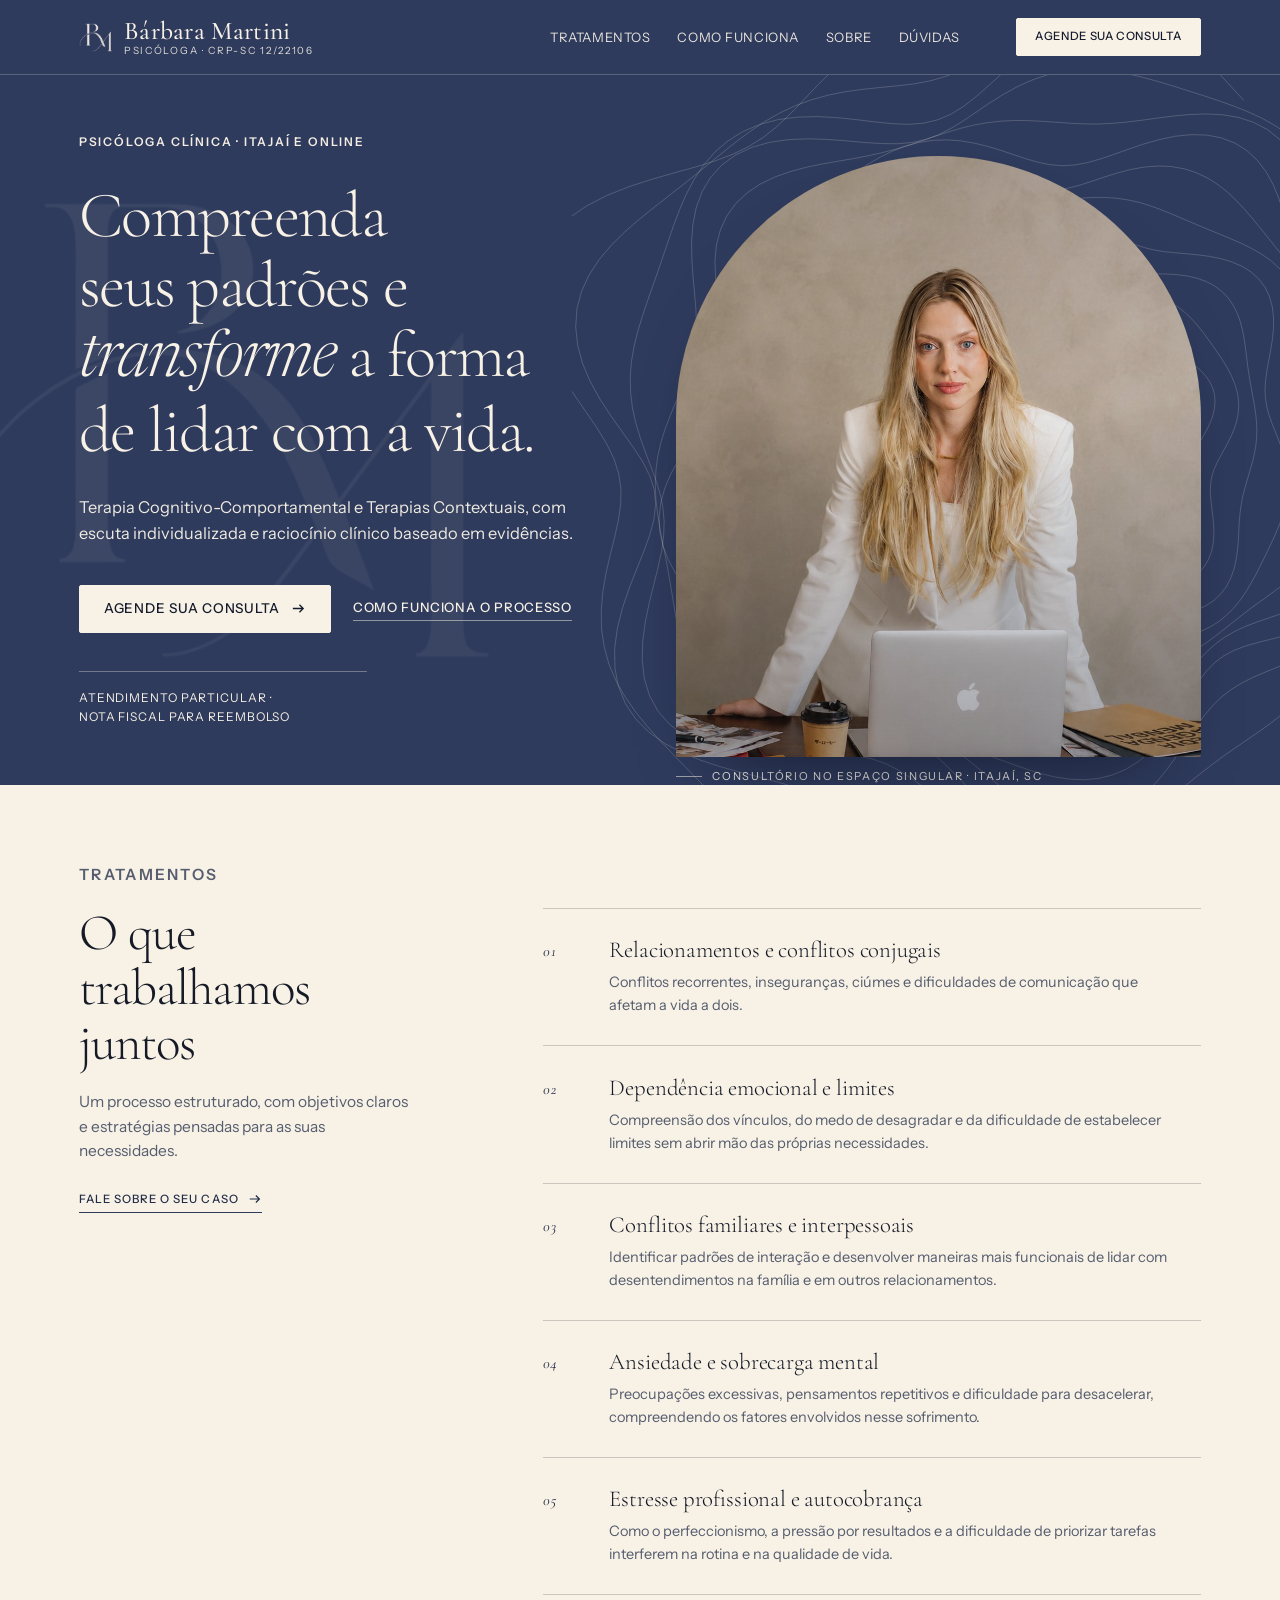
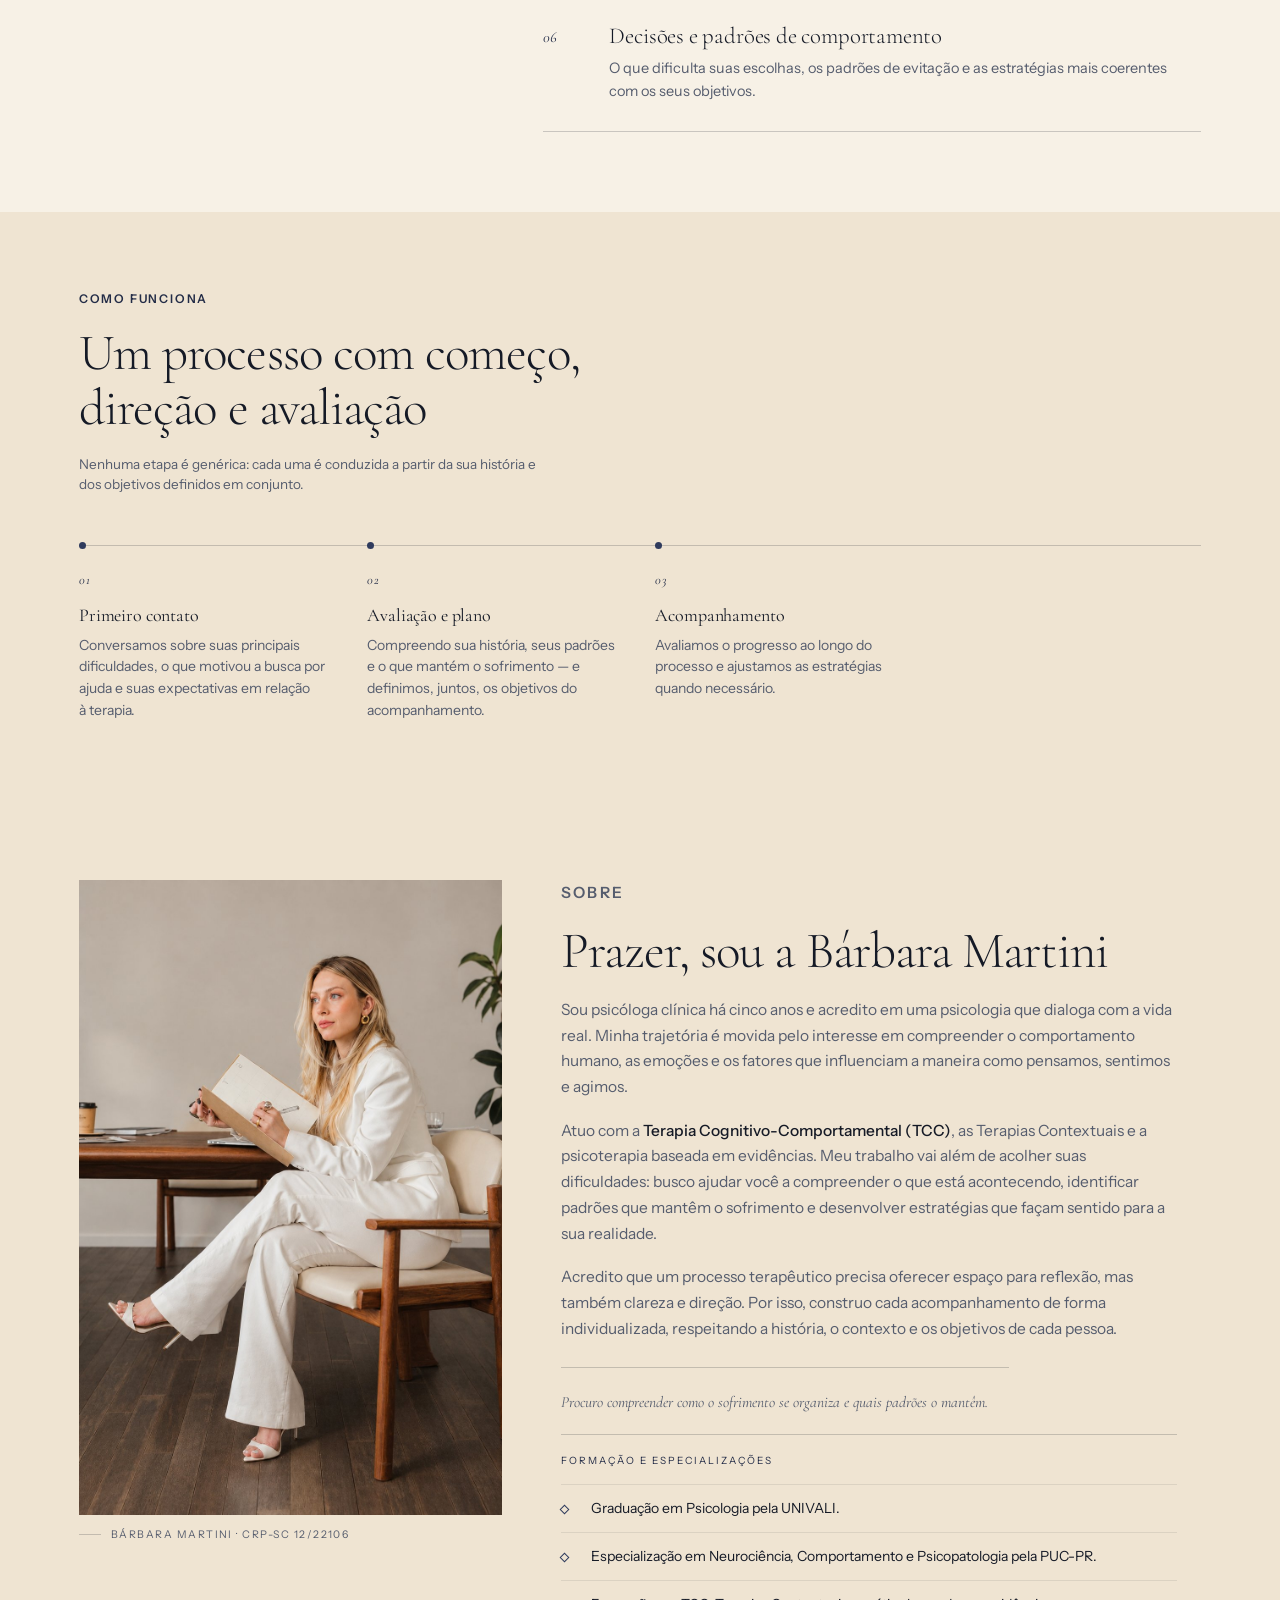
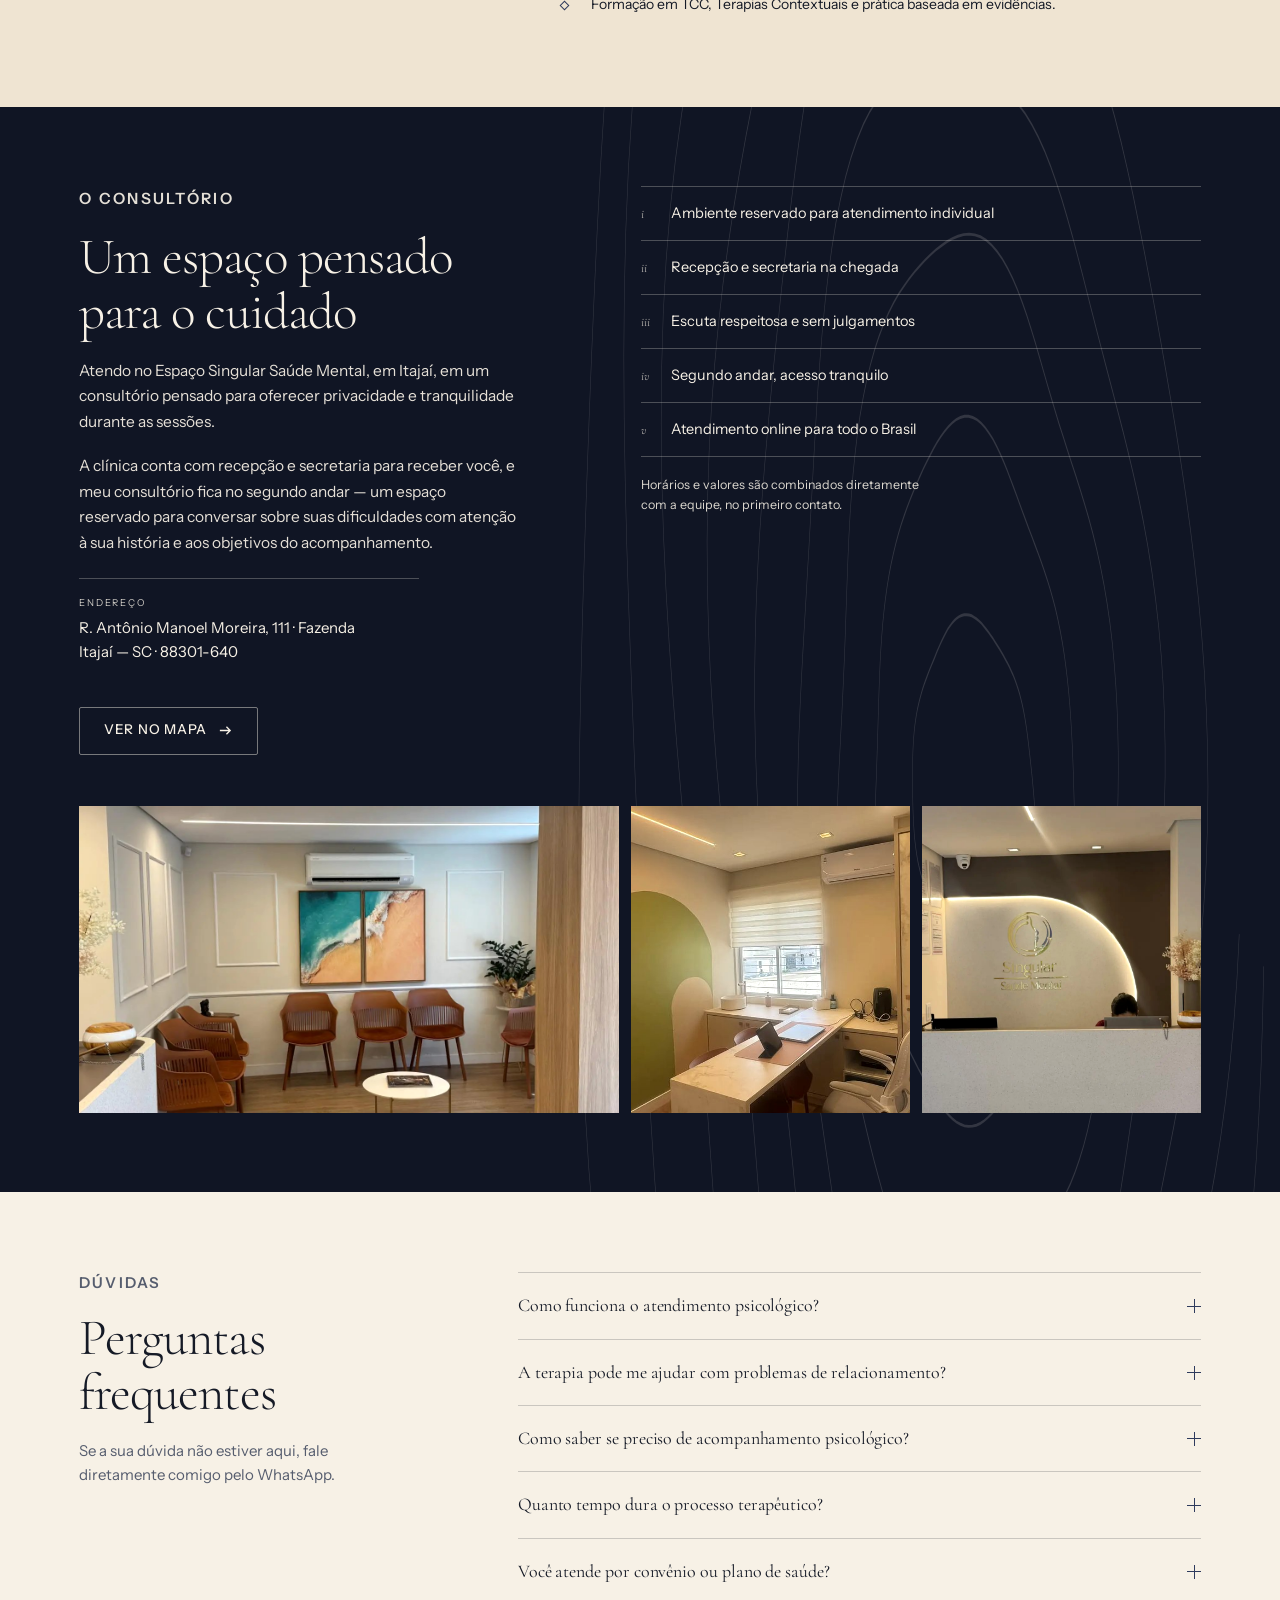
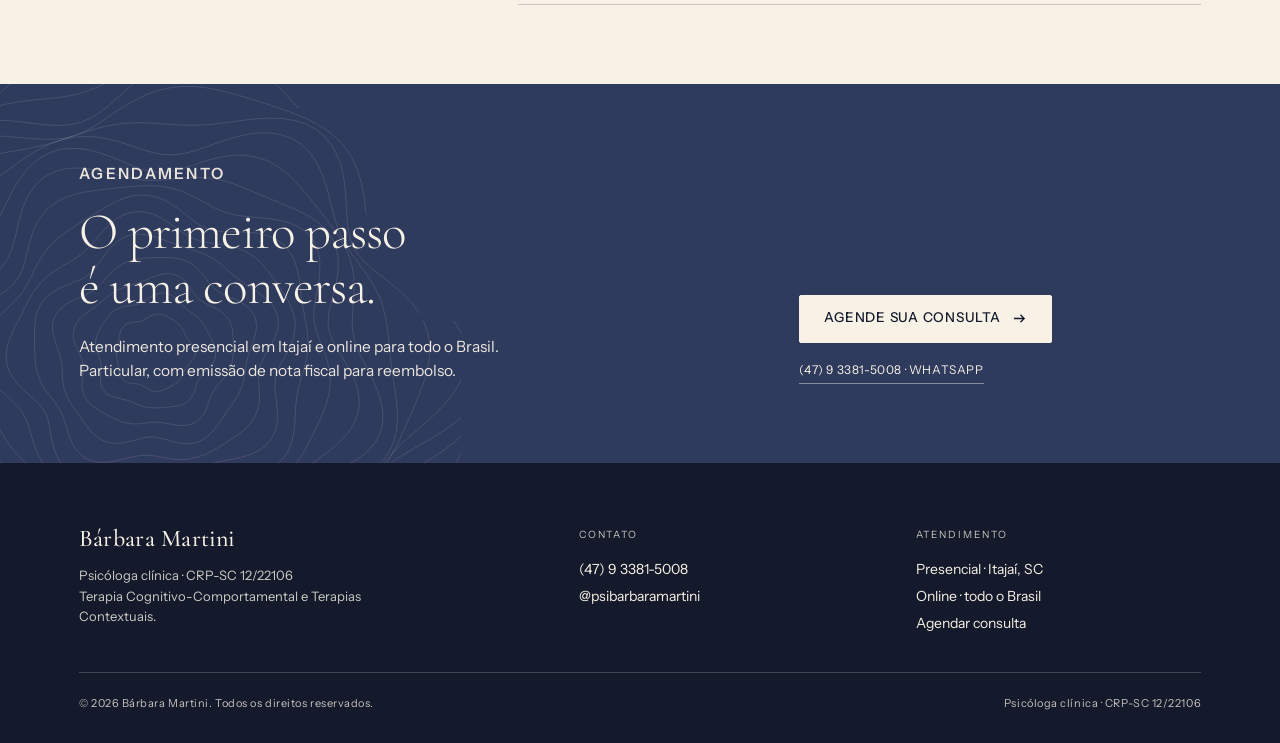
==== index.html @ 9f44f708 "Versao com movimento: revelacao por linha, arco, secoes, linha do processo, progresso" ====
<!DOCTYPE html>
<html lang="pt-BR" data-v="a" data-theme="marinho">
<head>
<meta charset="utf-8">
<script>document.documentElement.classList.add("js");</script>
<script>(function(){try{var m=/[?&]tema=([a-z]+)/.exec(location.search),t=m&&m[1],cores={azul:'#006F9A',marinho:'#2F3B5D'};if(t&&cores[t]){document.documentElement.setAttribute('data-theme',t);document.addEventListener('DOMContentLoaded',function(){var e=document.querySelector('meta[name="theme-color"]');if(e)e.setAttribute('content',cores[t]);});}}catch(e){}})();</script>
<meta name="viewport" content="width=device-width, initial-scale=1">
<title>Bárbara Martini — Psicóloga Clínica | Itajaí e online</title>
<meta name="description" content="Psicóloga clínica em Itajaí (SC) e online. Terapia Cognitivo-Comportamental, Terapias Contextuais e psicoterapia baseada em evidências. CRP-SC 12/22106.">
<meta property="og:title" content="Bárbara Martini — Psicóloga Clínica">
<meta property="og:description" content="Compreenda seus padrões e transforme a forma de lidar com a vida. Atendimento presencial em Itajaí e online.">
<meta property="og:type" content="website">
<link rel="icon" href="assets/img/favicon-32.png" sizes="32x32">
<link rel="icon" href="assets/img/favicon-16.png" sizes="16x16">
<link rel="apple-touch-icon" href="assets/img/apple-touch-icon.png">
<meta name="theme-color" content="#9C4630">
<link rel="stylesheet" href="assets/css/base.css">
<link rel="stylesheet" href="assets/css/motion.css">
<link rel="stylesheet" href="assets/css/variants.css">
<link rel="preload" as="image" href="assets/img/barbara.webp" type="image/webp">
<script>document.documentElement.classList.add('js');</script>
</head>
<body>

<a class="skip" href="#main">Ir para o conteúdo</a>

<header class="site-head">
  <div class="wrap head-in">
    <a class="brand" href="index.html" aria-label="Bárbara Martini — página inicial">
      <img class="brand-mark" src="assets/img/logo-bm-creme.png" alt="" width="35" height="30" decoding="async">
      <span class="brand-txt">
        <span class="brand-name">Bárbara Martini</span>
        <span class="brand-meta">Psicóloga · CRP-SC 12/22106</span>
      </span>
    </a>
    <nav class="nav" aria-label="Navegação principal">
      <a href="#tratamentos">Tratamentos</a>
      <a href="#processo">Como funciona</a>
      <a href="#sobre">Sobre</a>
      <a href="#duvidas">Dúvidas</a>
    </nav>
    <a class="btn head-cta" href="agendar.html">Agende sua consulta</a>
    <button class="nav-toggle" type="button" aria-expanded="false" aria-controls="nav" aria-label="Abrir menu">
      <span></span>
    </button>
  </div>
</header>

<main id="main">

  <!-- HERO -->
  <section class="hero" id="home">
    <div class="hero-mark" aria-hidden="true"><img src="assets/img/logo-bm-creme.png" alt="" width="391" height="333" decoding="async"></div>
    <svg class="motif motif-hero" viewBox="0 0 1000 1000" aria-hidden="true" preserveAspectRatio="xMidYMid slice"><g fill="none" stroke="currentColor" stroke-width="1.1" vector-effect="non-scaling-stroke"><path d="M578.2 505.1 L579.8 507.1 L581.3 509.2 L582.6 511.4 L583.6 513.7 L584.3 516.1 L584.7 518.6 L584.7 521.0 L584.3 523.5 L583.5 525.9 L582.4 528.2 L581.1 530.4 L579.5 532.5 L577.9 534.5 L576.2 536.5 L574.6 538.3 L573.0 540.1 L571.6 541.9 L570.3 543.7 L569.2 545.6 L568.2 547.5 L567.2 549.4 L566.3 551.5 L565.4 553.5 L564.4 555.6 L563.3 557.7 L562.1 559.7 L560.7 561.6 L559.2 563.4 L557.6 565.1 L555.8 566.7 L554.0 568.1 L552.0 569.5 L550.0 570.7 L547.9 571.9 L545.8 573.0 L543.7 574.1 L541.5 575.2 L539.4 576.3 L537.1 577.3 L534.9 578.2 L532.5 579.0 L530.2 579.7 L527.8 580.2 L525.3 580.4 L522.8 580.3 L520.4 580.0 L518.0 579.5 L515.6 578.7 L513.4 577.6 L511.2 576.5 L509.1 575.2 L507.1 574.0 L505.1 572.8 L503.2 571.7 L501.2 570.7 L499.2 569.9 L497.1 569.3 L494.9 568.9 L492.6 568.6 L490.2 568.3 L487.7 568.0 L485.2 567.7 L482.6 567.3 L480.0 566.6 L477.6 565.8 L475.3 564.6 L473.3 563.2 L471.4 561.6 L469.9 559.7 L468.6 557.6 L467.6 555.3 L466.8 553.0 L466.2 550.5 L465.7 548.1 L465.4 545.7 L465.0 543.4 L464.7 541.1 L464.4 538.8 L464.0 536.6 L463.6 534.4 L463.1 532.2 L462.7 530.1 L462.3 527.9 L461.9 525.7 L461.7 523.5 L461.6 521.3 L461.6 519.1 L461.7 516.8 L462.0 514.6 L462.4 512.4 L462.8 510.2 L463.3 508.1 L463.8 505.9 L464.3 503.7 L464.8 501.5 L465.2 499.2 L465.7 497.0 L466.1 494.6 L466.5 492.2 L467.1 489.8 L467.8 487.4 L468.6 485.1 L469.7 482.8 L471.0 480.7 L472.6 478.8 L474.5 477.1 L476.5 475.6 L478.8 474.5 L481.3 473.6 L483.8 472.9 L486.4 472.4 L489.0 472.1 L491.5 471.8 L493.9 471.5 L496.3 471.2 L498.5 470.8 L500.6 470.2 L502.6 469.4 L504.6 468.5 L506.6 467.4 L508.6 466.2 L510.6 464.9 L512.7 463.7 L514.9 462.5 L517.2 461.4 L519.6 460.5 L522.0 459.9 L524.5 459.5 L527.0 459.5 L529.4 459.7 L531.8 460.1 L534.2 460.7 L536.5 461.6 L538.7 462.5 L540.9 463.5 L543.1 464.6 L545.2 465.7 L547.2 466.9 L549.3 468.0 L551.3 469.2 L553.3 470.5 L555.2 471.8 L557.0 473.2 L558.8 474.8 L560.4 476.4 L561.9 478.2 L563.2 480.1 L564.4 482.0 L565.4 484.1 L566.4 486.1 L567.3 488.2 L568.1 490.2 L569.0 492.2 L570.0 494.1 L571.1 496.0 L572.3 497.8 L573.6 499.6 L575.1 501.4 L576.6 503.2 L578.2 505.1 Z"/><path d="M609.8 498.2 L611.3 501.4 L612.8 504.7 L614.2 508.1 L615.3 511.5 L616.2 515.1 L616.8 518.7 L616.8 522.3 L616.4 525.9 L615.5 529.5 L614.1 533.0 L612.3 536.3 L610.0 539.5 L607.5 542.5 L604.8 545.2 L602.0 547.9 L599.3 550.4 L596.7 552.9 L594.4 555.4 L592.4 558.0 L590.7 560.7 L589.2 563.5 L588.0 566.6 L586.9 569.9 L585.8 573.3 L584.8 576.8 L583.5 580.4 L582.1 584.0 L580.3 587.4 L578.2 590.6 L575.7 593.5 L573.0 596.1 L569.9 598.3 L566.5 600.1 L563.0 601.5 L559.3 602.5 L555.5 603.3 L551.8 603.9 L548.0 604.3 L544.3 604.6 L540.6 604.9 L537.0 605.2 L533.4 605.4 L529.8 605.7 L526.3 605.9 L522.7 606.1 L519.2 606.1 L515.7 605.9 L512.2 605.6 L508.7 605.1 L505.3 604.3 L501.9 603.3 L498.7 602.2 L495.5 600.9 L492.3 599.6 L489.2 598.2 L486.1 596.9 L483.0 595.8 L479.8 594.7 L476.5 593.7 L473.0 592.9 L469.4 592.1 L465.7 591.3 L461.9 590.5 L458.1 589.4 L454.4 588.1 L450.8 586.5 L447.5 584.5 L444.5 582.2 L442.0 579.4 L439.9 576.3 L438.4 572.9 L437.4 569.3 L436.8 565.5 L436.6 561.6 L436.7 557.7 L436.9 553.9 L437.3 550.2 L437.5 546.7 L437.7 543.3 L437.6 540.0 L437.2 536.8 L436.6 533.7 L435.7 530.7 L434.6 527.6 L433.4 524.4 L432.2 521.2 L431.1 517.9 L430.1 514.5 L429.4 511.0 L429.1 507.5 L429.0 503.9 L429.4 500.4 L430.0 496.9 L431.0 493.5 L432.3 490.2 L433.8 486.9 L435.4 483.7 L437.1 480.6 L439.0 477.5 L440.8 474.5 L442.8 471.4 L444.8 468.5 L446.9 465.5 L449.2 462.7 L451.6 460.0 L454.2 457.4 L457.1 455.1 L460.1 453.1 L463.4 451.3 L466.8 449.9 L470.4 448.7 L474.0 447.8 L477.7 447.1 L481.3 446.6 L484.8 446.0 L488.2 445.4 L491.5 444.7 L494.7 443.8 L497.8 442.7 L500.9 441.2 L504.0 439.5 L507.1 437.6 L510.3 435.6 L513.7 433.5 L517.2 431.5 L520.8 429.7 L524.6 428.2 L528.5 427.2 L532.4 426.7 L536.3 426.7 L540.1 427.3 L543.8 428.5 L547.2 430.2 L550.5 432.2 L553.6 434.6 L556.4 437.2 L559.1 439.9 L561.7 442.5 L564.2 445.1 L566.7 447.6 L569.2 449.9 L571.7 452.1 L574.3 454.2 L577.0 456.1 L579.7 458.1 L582.4 460.0 L585.2 462.0 L587.8 464.1 L590.3 466.4 L592.7 468.8 L594.9 471.4 L597.0 474.1 L598.8 476.9 L600.5 479.9 L602.1 482.8 L603.7 485.9 L605.2 488.9 L606.7 492.0 L608.2 495.1 L609.8 498.2 Z"/><path d="M643.7 491.6 L644.0 496.3 L644.2 501.0 L644.3 505.7 L644.4 510.3 L644.4 514.9 L644.2 519.6 L643.9 524.2 L643.4 528.8 L642.6 533.4 L641.5 537.9 L640.0 542.3 L638.0 546.6 L635.8 550.8 L633.2 554.7 L630.3 558.5 L627.3 562.2 L624.2 565.7 L621.2 569.1 L618.4 572.6 L615.8 576.1 L613.4 579.8 L611.3 583.7 L609.5 587.8 L607.7 592.2 L606.1 596.8 L604.4 601.5 L602.5 606.4 L600.3 611.2 L597.7 615.9 L594.6 620.2 L591.0 624.1 L587.0 627.4 L582.5 630.0 L577.6 631.9 L572.4 633.1 L567.0 633.7 L561.6 633.6 L556.1 633.1 L550.8 632.3 L545.6 631.4 L540.6 630.4 L535.7 629.5 L531.0 628.9 L526.5 628.5 L522.0 628.4 L517.5 628.6 L512.9 629.1 L508.4 629.6 L503.7 630.2 L498.9 630.7 L494.1 631.1 L489.3 631.1 L484.5 630.8 L479.7 630.2 L475.0 629.2 L470.4 627.9 L466.0 626.3 L461.6 624.4 L457.3 622.4 L453.0 620.3 L448.8 618.0 L444.6 615.7 L440.4 613.4 L436.2 611.0 L432.1 608.4 L428.0 605.7 L424.1 602.8 L420.4 599.5 L417.1 596.0 L414.2 592.1 L411.8 587.9 L410.0 583.5 L408.7 578.8 L408.1 573.9 L407.9 568.9 L408.0 564.0 L408.5 559.1 L409.0 554.3 L409.5 549.7 L409.8 545.3 L409.8 541.1 L409.4 536.9 L408.4 532.9 L407.1 528.8 L405.3 524.7 L403.3 520.4 L401.1 516.0 L399.0 511.4 L397.0 506.6 L395.5 501.7 L394.5 496.6 L394.1 491.6 L394.5 486.6 L395.6 481.8 L397.5 477.2 L400.0 472.8 L403.1 468.8 L406.7 465.0 L410.5 461.5 L414.6 458.2 L418.6 455.1 L422.7 452.2 L426.6 449.3 L430.5 446.4 L434.2 443.5 L437.8 440.5 L441.3 437.6 L444.9 434.6 L448.5 431.7 L452.2 428.9 L456.0 426.3 L460.0 423.8 L464.1 421.6 L468.4 419.7 L472.7 417.9 L477.1 416.4 L481.6 415.0 L486.0 413.6 L490.5 412.3 L494.9 410.8 L499.4 409.3 L503.8 407.6 L508.4 405.8 L513.1 403.8 L517.9 401.9 L522.8 400.1 L527.9 398.5 L533.0 397.3 L538.3 396.5 L543.5 396.4 L548.6 397.0 L553.6 398.3 L558.3 400.3 L562.8 403.0 L566.8 406.3 L570.5 410.0 L573.9 414.0 L577.0 418.2 L579.8 422.3 L582.6 426.3 L585.3 430.0 L588.2 433.4 L591.2 436.4 L594.5 439.0 L598.2 441.4 L602.1 443.5 L606.3 445.5 L610.7 447.6 L615.2 449.7 L619.6 452.1 L623.9 454.7 L627.9 457.7 L631.6 461.1 L634.7 464.8 L637.4 468.8 L639.5 473.1 L641.2 477.5 L642.3 482.1 L643.2 486.8 L643.7 491.6 Z"/><path d="M679.7 485.3 L678.5 491.6 L676.8 497.9 L674.7 503.9 L672.6 509.8 L670.5 515.6 L668.6 521.1 L667.0 526.6 L665.6 531.9 L664.5 537.3 L663.6 542.7 L662.8 548.1 L662.0 553.5 L661.1 559.0 L659.9 564.5 L658.4 569.9 L656.6 575.2 L654.3 580.4 L651.8 585.5 L648.9 590.5 L645.8 595.3 L642.5 600.1 L639.2 604.8 L635.8 609.5 L632.5 614.3 L629.1 619.2 L625.8 624.2 L622.3 629.3 L618.7 634.4 L614.8 639.5 L610.6 644.3 L606.0 648.8 L601.0 652.9 L595.5 656.3 L589.7 659.0 L583.4 660.9 L576.9 661.9 L570.2 662.1 L563.4 661.6 L556.7 660.4 L550.2 658.9 L543.8 657.1 L537.7 655.2 L531.9 653.6 L526.2 652.4 L520.7 651.6 L515.2 651.5 L509.7 651.9 L504.1 652.9 L498.2 654.3 L492.2 656.0 L485.9 657.7 L479.4 659.3 L472.8 660.6 L466.0 661.4 L459.4 661.4 L452.9 660.8 L446.6 659.3 L440.7 657.0 L435.2 654.0 L430.1 650.4 L425.5 646.3 L421.2 641.9 L417.2 637.2 L413.5 632.4 L410.0 627.5 L406.6 622.7 L403.2 617.9 L399.8 613.2 L396.5 608.5 L393.3 603.8 L390.3 599.1 L387.4 594.2 L384.8 589.1 L382.6 583.9 L380.8 578.6 L379.4 573.2 L378.4 567.6 L377.7 562.1 L377.3 556.6 L377.0 551.1 L376.8 545.6 L376.3 540.3 L375.7 535.0 L374.7 529.7 L373.3 524.3 L371.6 518.9 L369.7 513.3 L367.6 507.5 L365.6 501.5 L363.8 495.3 L362.4 489.0 L361.7 482.6 L361.8 476.2 L362.8 470.0 L364.8 464.1 L367.9 458.5 L371.9 453.3 L376.7 448.7 L382.2 444.6 L388.1 441.0 L394.3 437.9 L400.6 435.1 L406.7 432.4 L412.5 429.9 L418.0 427.2 L423.0 424.4 L427.6 421.3 L431.9 417.8 L435.9 414.0 L439.7 409.8 L443.5 405.4 L447.4 401.0 L451.5 396.5 L455.9 392.1 L460.6 388.1 L465.7 384.5 L471.0 381.3 L476.6 378.7 L482.5 376.5 L488.5 374.9 L494.6 373.7 L500.7 372.8 L506.9 372.1 L513.1 371.7 L519.2 371.4 L525.4 371.1 L531.6 371.0 L537.9 371.0 L544.1 371.2 L550.3 371.7 L556.5 372.6 L562.5 374.0 L568.4 375.9 L574.0 378.4 L579.3 381.5 L584.3 385.2 L588.9 389.3 L593.1 393.7 L596.9 398.4 L600.5 403.1 L604.0 407.7 L607.5 412.1 L611.1 416.2 L614.9 419.8 L619.1 423.1 L623.8 426.0 L628.9 428.7 L634.5 431.2 L640.4 433.7 L646.5 436.3 L652.6 439.2 L658.5 442.5 L664.1 446.3 L669.0 450.6 L673.2 455.5 L676.5 460.8 L678.7 466.6 L680.0 472.7 L680.3 478.9 L679.7 485.3 Z"/><path d="M713.9 480.3 L712.2 487.9 L709.5 495.5 L706.0 502.9 L702.2 510.0 L698.2 516.8 L694.3 523.3 L690.9 529.6 L688.0 535.7 L685.9 541.7 L684.5 547.8 L683.8 554.1 L683.8 560.5 L684.1 567.3 L684.6 574.2 L685.0 581.4 L685.1 588.8 L684.7 596.2 L683.6 603.5 L681.7 610.6 L679.0 617.5 L675.5 623.9 L671.3 630.0 L666.3 635.6 L660.9 640.7 L655.1 645.5 L649.1 649.9 L642.9 654.1 L636.6 658.2 L630.3 662.1 L623.9 665.9 L617.6 669.6 L611.1 673.2 L604.5 676.6 L597.8 679.6 L590.8 682.2 L583.7 684.3 L576.4 685.8 L569.0 686.7 L561.5 686.9 L554.1 686.5 L546.7 685.7 L539.5 684.5 L532.4 683.2 L525.5 681.9 L518.8 680.9 L512.1 680.3 L505.4 680.2 L498.6 680.6 L491.6 681.7 L484.4 683.2 L476.8 685.0 L468.9 687.0 L460.7 688.8 L452.4 690.3 L443.9 691.1 L435.6 691.0 L427.5 689.9 L419.9 687.7 L412.9 684.4 L406.6 679.9 L401.1 674.4 L396.5 668.2 L392.6 661.3 L389.5 654.1 L386.8 646.7 L384.5 639.4 L382.4 632.3 L380.3 625.5 L377.9 619.1 L375.2 613.1 L372.2 607.4 L368.7 602.0 L365.0 596.8 L360.9 591.6 L356.8 586.3 L352.7 580.9 L348.8 575.3 L345.3 569.4 L342.2 563.3 L339.6 556.9 L337.6 550.4 L336.2 543.8 L335.2 537.0 L334.5 530.2 L334.1 523.4 L333.9 516.5 L333.7 509.6 L333.6 502.6 L333.5 495.6 L333.6 488.5 L333.8 481.3 L334.3 474.0 L335.3 466.8 L336.9 459.6 L339.2 452.7 L342.4 446.0 L346.5 439.7 L351.4 434.0 L357.2 428.8 L363.7 424.2 L370.7 420.2 L378.0 416.7 L385.3 413.7 L392.6 410.9 L399.5 408.1 L406.0 405.3 L412.0 402.1 L417.5 398.5 L422.4 394.3 L427.0 389.4 L431.3 384.0 L435.6 378.0 L439.9 371.7 L444.6 365.2 L449.6 358.8 L455.2 352.8 L461.3 347.3 L467.9 342.7 L475.0 339.1 L482.4 336.5 L490.1 335.0 L498.0 334.7 L505.9 335.2 L513.7 336.6 L521.4 338.7 L528.8 341.1 L536.1 343.7 L543.1 346.4 L550.0 349.1 L556.8 351.5 L563.5 353.9 L570.2 356.0 L576.8 358.1 L583.5 360.2 L590.1 362.5 L596.5 364.9 L602.9 367.7 L609.0 370.8 L614.9 374.3 L620.6 378.2 L626.0 382.4 L631.1 386.7 L636.1 391.2 L641.1 395.6 L646.1 400.0 L651.2 404.3 L656.6 408.5 L662.3 412.5 L668.4 416.5 L674.6 420.6 L681.0 424.7 L687.5 429.2 L693.7 434.0 L699.5 439.2 L704.6 445.0 L708.8 451.3 L712.0 458.0 L713.9 465.2 L714.5 472.7 L713.9 480.3 Z"/><path d="M740.8 477.5 L740.2 486.0 L738.6 494.4 L736.0 502.7 L732.6 510.8 L728.7 518.6 L724.6 526.2 L720.5 533.5 L716.8 540.6 L713.7 547.6 L711.3 554.6 L709.9 561.7 L709.3 569.1 L709.4 576.8 L710.2 585.0 L711.2 593.6 L712.3 602.6 L713.1 611.9 L713.2 621.3 L712.4 630.6 L710.5 639.6 L707.3 648.1 L702.7 655.9 L696.9 662.8 L690.0 668.8 L682.1 673.8 L673.5 677.9 L664.4 681.1 L655.0 683.6 L645.7 685.7 L636.5 687.5 L627.6 689.2 L619.1 691.0 L610.8 693.0 L602.9 695.3 L595.2 697.9 L587.6 700.7 L580.1 703.7 L572.5 706.6 L564.8 709.4 L556.9 712.0 L548.9 714.1 L540.8 715.7 L532.6 716.8 L524.3 717.5 L516.0 717.7 L507.8 717.6 L499.5 717.3 L491.2 717.0 L482.9 716.7 L474.4 716.5 L465.8 716.5 L457.0 716.7 L448.0 716.8 L438.8 716.8 L429.6 716.4 L420.3 715.5 L411.1 713.9 L402.3 711.4 L394.0 707.8 L386.4 703.1 L379.7 697.3 L374.0 690.5 L369.3 682.8 L365.6 674.5 L362.8 665.7 L360.7 656.7 L359.1 647.8 L357.7 639.3 L356.2 631.2 L354.3 623.6 L351.8 616.6 L348.5 610.2 L344.3 604.3 L339.3 598.6 L333.5 593.1 L327.2 587.5 L320.5 581.7 L313.8 575.6 L307.5 569.0 L301.7 562.0 L296.9 554.5 L293.1 546.6 L290.6 538.4 L289.4 530.0 L289.4 521.5 L290.6 513.0 L292.6 504.7 L295.5 496.5 L298.8 488.5 L302.4 480.7 L306.2 473.1 L310.1 465.6 L313.9 458.2 L317.6 450.8 L321.4 443.6 L325.4 436.4 L329.5 429.4 L334.0 422.5 L338.9 415.9 L344.3 409.7 L350.2 403.8 L356.5 398.4 L363.2 393.4 L370.2 388.8 L377.3 384.6 L384.4 380.5 L391.3 376.4 L398.0 372.2 L404.4 367.7 L410.6 362.7 L416.4 357.2 L422.2 351.1 L427.9 344.6 L433.7 337.6 L439.9 330.5 L446.5 323.5 L453.6 316.9 L461.2 311.0 L469.4 306.0 L478.1 302.3 L487.2 300.1 L496.6 299.3 L505.9 300.1 L515.2 302.3 L524.3 305.7 L533.0 310.2 L541.3 315.2 L549.1 320.6 L556.6 326.0 L563.8 331.1 L570.8 335.7 L577.8 339.6 L584.8 342.7 L592.1 345.2 L599.7 347.0 L607.6 348.4 L615.7 349.5 L624.1 350.6 L632.7 352.0 L641.2 353.8 L649.6 356.1 L657.7 359.2 L665.4 362.9 L672.6 367.3 L679.3 372.4 L685.5 377.9 L691.2 383.9 L696.6 390.2 L701.7 396.7 L706.6 403.3 L711.4 410.0 L716.2 416.8 L720.8 423.7 L725.3 430.7 L729.5 437.9 L733.2 445.4 L736.4 453.1 L738.8 461.0 L740.3 469.2 L740.8 477.5 Z"/><path d="M758.3 477.1 L759.6 485.9 L760.5 494.7 L760.9 503.5 L760.7 512.4 L759.9 521.2 L758.4 530.0 L756.4 538.7 L754.0 547.2 L751.5 555.7 L749.0 564.1 L746.7 572.5 L744.7 581.0 L743.2 589.7 L742.1 598.7 L741.3 608.1 L740.8 617.8 L740.3 627.8 L739.4 638.1 L737.9 648.5 L735.6 658.8 L732.1 668.6 L727.4 677.9 L721.2 686.2 L713.7 693.5 L704.9 699.4 L695.0 704.1 L684.2 707.5 L672.9 709.6 L661.3 710.8 L649.8 711.2 L638.6 711.2 L627.9 711.2 L617.8 711.5 L608.3 712.3 L599.4 714.0 L591.0 716.6 L582.9 720.1 L574.9 724.4 L566.9 729.5 L558.7 734.9 L550.1 740.5 L541.2 745.9 L531.9 750.8 L522.2 754.9 L512.3 758.0 L502.1 759.9 L491.9 760.7 L481.8 760.4 L471.7 759.1 L461.9 757.0 L452.3 754.1 L442.8 750.8 L433.6 747.2 L424.5 743.4 L415.5 739.5 L406.6 735.5 L397.7 731.3 L389.0 727.0 L380.5 722.3 L372.3 717.1 L364.6 711.4 L357.5 705.0 L351.0 698.0 L345.4 690.3 L340.6 682.1 L336.6 673.4 L333.3 664.5 L330.5 655.6 L328.0 646.8 L325.5 638.2 L322.8 630.0 L319.6 622.3 L315.6 614.9 L310.7 608.0 L304.9 601.3 L298.1 594.6 L290.7 587.9 L282.8 580.9 L274.8 573.4 L267.2 565.5 L260.2 557.0 L254.4 547.9 L250.1 538.4 L247.6 528.6 L247.0 518.6 L248.3 508.6 L251.5 498.8 L256.3 489.3 L262.5 480.3 L269.6 471.8 L277.2 463.8 L285.1 456.2 L292.7 449.0 L300.0 442.0 L306.5 435.1 L312.4 428.1 L317.6 420.9 L322.1 413.5 L326.3 405.8 L330.2 397.8 L334.0 389.7 L338.1 381.6 L342.6 373.5 L347.7 365.7 L353.3 358.2 L359.5 351.1 L366.2 344.5 L373.5 338.3 L381.1 332.6 L389.0 327.1 L397.1 321.9 L405.3 316.7 L413.6 311.5 L421.9 306.3 L430.4 300.9 L439.0 295.6 L447.9 290.4 L457.0 285.5 L466.5 281.2 L476.4 277.6 L486.5 275.0 L496.8 273.6 L507.3 273.7 L517.7 275.1 L527.9 278.0 L537.7 282.1 L547.1 287.3 L556.0 293.3 L564.5 299.7 L572.5 306.1 L580.1 312.2 L587.7 317.6 L595.2 322.2 L603.0 325.8 L611.3 328.3 L620.1 329.9 L629.5 330.7 L639.6 330.9 L650.3 331.0 L661.4 331.2 L672.7 331.9 L683.9 333.4 L694.8 335.9 L705.0 339.6 L714.2 344.5 L722.4 350.7 L729.3 358.0 L734.9 366.2 L739.4 375.2 L742.7 384.6 L745.2 394.4 L747.0 404.2 L748.4 413.9 L749.6 423.5 L750.7 432.8 L752.0 442.0 L753.5 450.9 L755.1 459.7 L756.7 468.4 L758.3 477.1 Z"/><path d="M771.8 477.8 L774.2 486.9 L777.3 496.0 L781.0 505.3 L784.8 514.8 L788.5 524.5 L791.6 534.6 L794.0 544.9 L795.4 555.3 L795.8 565.8 L795.0 576.2 L793.2 586.6 L790.5 596.8 L787.1 606.8 L783.1 616.6 L778.8 626.4 L774.2 636.1 L769.5 645.7 L764.7 655.4 L759.8 665.1 L754.5 674.7 L748.8 684.2 L742.5 693.4 L735.4 702.1 L727.5 710.1 L718.7 717.3 L708.9 723.4 L698.3 728.3 L687.0 732.0 L675.2 734.5 L663.1 736.1 L651.0 736.8 L639.2 737.1 L627.7 737.2 L616.8 737.6 L606.5 738.6 L596.7 740.6 L587.4 743.6 L578.3 747.9 L569.3 753.3 L560.2 759.8 L550.7 767.0 L540.8 774.6 L530.3 782.0 L519.3 789.0 L507.7 794.9 L495.7 799.4 L483.6 802.2 L471.4 803.0 L459.4 801.8 L447.9 798.8 L437.0 793.9 L426.8 787.6 L417.3 780.2 L408.4 772.1 L400.2 763.6 L392.4 755.1 L384.9 746.8 L377.5 738.9 L370.1 731.6 L362.5 724.8 L354.7 718.4 L346.7 712.2 L338.6 706.2 L330.5 700.2 L322.5 693.9 L314.9 687.3 L307.6 680.2 L300.9 672.7 L294.7 664.7 L289.1 656.4 L284.0 647.9 L279.2 639.2 L274.5 630.4 L269.8 621.6 L264.9 612.8 L259.7 604.0 L254.0 595.2 L248.0 586.3 L241.8 577.1 L235.6 567.7 L229.6 557.8 L224.3 547.6 L220.1 536.9 L217.1 526.0 L215.9 514.9 L216.6 503.7 L219.3 492.7 L224.0 482.1 L230.5 471.9 L238.6 462.5 L247.8 453.7 L257.7 445.6 L267.8 438.1 L277.7 431.0 L286.9 424.2 L295.2 417.4 L302.2 410.3 L308.0 402.7 L312.6 394.5 L316.3 385.6 L319.2 375.9 L321.7 365.5 L324.2 354.6 L327.2 343.3 L330.8 332.1 L335.4 321.2 L341.1 311.0 L348.0 301.6 L356.0 293.3 L365.2 286.2 L375.2 280.4 L385.9 275.7 L397.1 272.2 L408.5 269.5 L420.1 267.4 L431.6 265.9 L443.1 264.6 L454.4 263.4 L465.5 262.2 L476.6 261.1 L487.7 260.1 L498.7 259.3 L509.7 258.9 L520.7 259.1 L531.6 259.9 L542.4 261.6 L553.0 264.2 L563.4 267.5 L573.4 271.7 L583.0 276.3 L592.3 281.3 L601.4 286.4 L610.3 291.2 L619.3 295.6 L628.5 299.4 L638.1 302.4 L648.2 304.7 L659.0 306.4 L670.5 307.6 L682.6 308.6 L695.2 309.8 L708.0 311.5 L720.7 314.0 L732.9 317.6 L744.3 322.5 L754.5 328.8 L763.1 336.7 L770.0 345.8 L775.0 356.2 L778.1 367.5 L779.5 379.4 L779.4 391.7 L778.2 403.9 L776.3 415.9 L774.1 427.6 L772.1 438.6 L770.7 449.1 L770.0 459.1 L770.4 468.6 L771.8 477.8 Z"/><path d="M792.6 477.7 L794.4 487.6 L797.8 497.4 L802.7 507.4 L808.7 517.7 L815.3 528.5 L822.2 539.8 L828.7 551.7 L834.2 564.0 L838.3 576.7 L840.5 589.4 L840.7 602.1 L838.8 614.5 L834.8 626.3 L828.8 637.5 L821.2 647.9 L812.3 657.5 L802.6 666.4 L792.3 674.7 L781.8 682.5 L771.5 690.1 L761.3 697.4 L751.5 704.7 L742.0 712.0 L732.7 719.4 L723.5 726.7 L714.2 733.9 L704.7 740.9 L694.9 747.4 L684.7 753.3 L674.1 758.6 L663.1 763.1 L651.9 766.9 L640.4 770.1 L629.0 772.9 L617.6 775.4 L606.3 778.1 L595.3 781.0 L584.3 784.5 L573.4 788.7 L562.5 793.7 L551.3 799.4 L539.9 805.7 L528.0 812.3 L515.6 818.8 L502.6 824.7 L489.3 829.7 L475.6 833.2 L461.9 834.9 L448.3 834.5 L435.2 831.8 L422.8 826.9 L411.4 819.7 L401.0 810.8 L391.7 800.4 L383.5 789.0 L376.3 777.1 L369.7 765.3 L363.5 754.0 L357.4 743.5 L351.0 734.1 L344.0 726.0 L336.1 718.9 L327.4 712.9 L317.6 707.7 L307.0 702.9 L295.8 698.2 L284.1 693.3 L272.4 688.0 L261.1 681.8 L250.4 674.8 L240.7 666.9 L232.2 658.0 L225.0 648.3 L219.1 637.9 L214.4 627.0 L210.8 615.7 L208.1 604.2 L206.0 592.5 L204.3 580.9 L202.9 569.2 L201.6 557.6 L200.5 545.9 L199.6 534.3 L199.2 522.5 L199.2 510.8 L200.2 499.0 L202.1 487.4 L205.3 475.9 L209.8 464.8 L215.7 454.1 L222.8 443.9 L230.9 434.3 L239.8 425.4 L249.2 417.0 L258.5 409.0 L267.4 401.2 L275.7 393.4 L283.0 385.3 L289.2 376.7 L294.3 367.4 L298.4 357.1 L301.8 345.9 L304.8 333.8 L307.7 321.0 L311.0 307.7 L315.1 294.3 L320.4 281.3 L327.0 269.1 L335.1 258.1 L344.8 248.7 L355.9 241.3 L368.3 235.9 L381.6 232.6 L395.6 231.3 L409.9 231.7 L424.1 233.5 L438.2 236.2 L451.8 239.5 L464.9 242.8 L477.4 245.8 L489.5 248.2 L501.2 249.8 L512.6 250.6 L524.0 250.5 L535.4 249.8 L546.9 248.7 L558.6 247.5 L570.5 246.5 L582.4 246.0 L594.4 246.1 L606.4 247.1 L618.3 248.9 L629.9 251.5 L641.3 254.9 L652.5 258.9 L663.5 263.3 L674.4 267.9 L685.4 272.6 L696.5 277.3 L707.8 282.0 L719.4 286.7 L731.1 291.6 L742.9 296.7 L754.6 302.4 L765.9 308.9 L776.4 316.2 L785.8 324.7 L793.9 334.2 L800.3 344.8 L804.8 356.4 L807.5 368.8 L808.3 381.7 L807.5 395.0 L805.4 408.2 L802.5 421.1 L799.2 433.6 L796.1 445.5 L793.7 456.8 L792.4 467.5 L792.6 477.7 Z"/><path d="M830.1 475.7 L830.9 487.1 L833.0 498.3 L836.5 509.7 L841.3 521.3 L847.2 533.3 L853.7 545.8 L860.6 559.0 L867.0 572.8 L872.5 587.0 L876.3 601.6 L878.1 616.2 L877.5 630.5 L874.1 644.2 L868.0 657.0 L859.2 668.7 L848.2 679.1 L835.2 688.0 L821.0 695.7 L806.0 702.1 L790.8 707.7 L775.9 712.7 L761.8 717.5 L748.7 722.5 L736.8 728.0 L726.0 734.1 L716.2 741.2 L707.1 749.1 L698.6 757.9 L690.3 767.3 L681.8 777.0 L672.8 786.8 L663.3 796.2 L653.1 805.0 L642.2 813.0 L630.5 820.0 L618.3 825.8 L605.6 830.6 L592.5 834.5 L579.2 837.6 L565.8 840.1 L552.2 842.3 L538.6 844.3 L524.9 846.3 L511.1 848.2 L497.2 849.9 L483.0 851.4 L468.8 852.3 L454.4 852.4 L440.2 851.3 L426.3 848.8 L412.8 844.7 L400.0 838.8 L388.1 831.2 L377.3 821.9 L367.6 811.4 L359.0 799.8 L351.4 787.7 L344.5 775.6 L338.0 763.8 L331.6 752.7 L324.8 742.7 L317.2 734.0 L308.5 726.6 L298.5 720.4 L287.0 715.1 L274.2 710.4 L260.2 706.0 L245.4 701.4 L230.3 696.2 L215.4 690.0 L201.3 682.7 L188.6 674.0 L177.8 663.9 L169.2 652.5 L163.1 640.1 L159.6 626.8 L158.4 612.9 L159.5 598.7 L162.2 584.5 L166.3 570.6 L171.2 557.0 L176.4 543.8 L181.5 531.0 L186.1 518.7 L190.2 506.6 L193.6 494.7 L196.4 482.9 L198.8 471.2 L201.0 459.3 L203.3 447.5 L206.0 435.7 L209.4 424.0 L213.4 412.5 L218.4 401.2 L224.1 390.3 L230.5 379.7 L237.5 369.4 L244.7 359.3 L252.0 349.3 L259.2 339.2 L266.1 328.8 L272.7 318.0 L279.0 306.6 L285.2 294.7 L291.4 282.3 L298.0 269.6 L305.1 256.9 L313.2 244.6 L322.4 233.0 L332.9 222.7 L344.6 213.9 L357.7 207.2 L371.8 202.7 L386.8 200.6 L402.4 200.8 L418.1 203.0 L433.8 207.0 L449.0 212.2 L463.7 218.1 L477.7 224.0 L490.9 229.4 L503.6 233.8 L515.7 236.8 L527.6 238.1 L539.5 237.6 L551.7 235.6 L564.4 232.3 L577.6 228.1 L591.4 223.4 L605.8 218.9 L620.7 215.0 L635.8 212.3 L650.9 211.1 L665.7 211.7 L680.0 214.2 L693.5 218.5 L706.2 224.5 L717.9 231.9 L728.7 240.5 L738.6 250.0 L747.9 260.0 L756.7 270.2 L765.1 280.5 L773.4 290.8 L781.5 301.0 L789.6 311.1 L797.4 321.4 L804.9 331.8 L812.0 342.5 L818.2 353.6 L823.6 365.1 L827.8 377.0 L830.7 389.3 L832.5 401.9 L833.1 414.7 L832.8 427.3 L832.0 439.9 L831.0 452.1 L830.2 464.1 L830.1 475.7 Z"/><path d="M883.5 472.5 L885.4 485.7 L886.9 499.0 L888.2 512.4 L889.6 525.9 L891.2 539.5 L893.1 553.3 L895.3 567.5 L897.4 582.0 L899.3 596.8 L900.5 611.8 L900.5 627.0 L899.0 642.0 L895.5 656.7 L889.9 670.7 L881.8 683.7 L871.4 695.4 L858.8 705.7 L844.4 714.4 L828.6 721.6 L812.0 727.5 L795.2 732.3 L778.7 736.4 L763.0 740.3 L748.6 744.4 L735.5 749.4 L724.0 755.5 L713.9 763.1 L704.9 772.4 L696.7 783.2 L688.9 795.5 L681.1 808.9 L672.7 822.9 L663.5 836.9 L653.2 850.4 L641.7 862.6 L628.9 873.2 L615.0 881.7 L600.2 887.9 L584.7 891.7 L568.8 893.1 L552.7 892.4 L536.8 890.0 L521.1 886.2 L505.8 881.5 L491.0 876.4 L476.5 871.1 L462.3 866.0 L448.4 861.1 L434.6 856.5 L420.9 852.0 L407.3 847.6 L393.8 843.0 L380.6 837.9 L367.7 832.2 L355.3 825.6 L343.5 818.2 L332.4 809.9 L322.0 800.8 L312.2 791.3 L302.9 781.5 L293.8 771.7 L284.7 762.2 L275.3 753.2 L265.3 744.8 L254.3 737.0 L242.2 729.8 L229.1 722.9 L214.9 716.2 L200.1 709.2 L184.9 701.7 L169.9 693.3 L155.8 683.8 L143.2 673.1 L132.6 661.0 L124.7 647.7 L119.7 633.3 L117.8 618.1 L119.1 602.5 L123.2 586.6 L129.8 571.0 L138.3 555.8 L147.9 541.3 L157.9 527.5 L167.6 514.4 L176.3 502.0 L183.6 489.9 L189.2 478.1 L192.8 466.3 L194.7 454.2 L195.0 441.6 L194.2 428.4 L192.8 414.7 L191.4 400.4 L190.5 385.8 L190.6 371.0 L192.1 356.3 L195.2 342.0 L200.0 328.2 L206.4 315.1 L214.5 302.9 L223.8 291.5 L234.1 280.8 L245.1 270.8 L256.6 261.3 L268.3 252.2 L280.2 243.2 L292.2 234.4 L304.3 225.6 L316.6 217.1 L329.3 208.9 L342.3 201.3 L356.0 194.6 L370.2 189.2 L385.0 185.1 L400.2 182.7 L415.8 182.1 L431.5 183.1 L447.1 185.7 L462.5 189.5 L477.4 194.0 L491.8 198.9 L505.6 203.5 L519.0 207.2 L532.1 209.8 L545.2 210.8 L558.4 210.0 L572.1 207.5 L586.4 203.5 L601.6 198.4 L617.7 192.7 L634.6 186.9 L652.1 181.9 L669.9 178.1 L687.7 176.3 L705.0 176.7 L721.4 179.8 L736.5 185.6 L749.9 194.0 L761.5 204.8 L771.2 217.5 L779.0 231.7 L785.3 246.9 L790.3 262.4 L794.4 277.9 L798.1 292.9 L801.9 307.1 L806.0 320.5 L810.8 333.0 L816.4 344.7 L822.9 355.8 L830.1 366.5 L837.8 377.1 L845.6 387.7 L853.4 398.6 L860.7 409.9 L867.2 421.7 L872.8 433.9 L877.4 446.5 L880.9 459.4 L883.5 472.5 Z"/><path d="M941.3 470.1 L947.1 485.1 L950.4 500.5 L951.4 516.2 L950.1 531.9 L947.1 547.5 L942.8 562.8 L937.5 577.8 L931.6 592.6 L925.5 607.1 L919.3 621.3 L913.1 635.5 L906.8 649.6 L900.3 663.5 L893.3 677.2 L885.5 690.5 L876.8 703.3 L866.9 715.4 L855.8 726.6 L843.4 736.8 L830.0 745.8 L815.7 753.7 L801.0 760.7 L786.1 767.0 L771.6 772.9 L757.6 778.9 L744.5 785.4 L732.4 792.8 L721.2 801.5 L710.9 811.7 L701.2 823.5 L691.7 836.8 L682.1 851.3 L672.0 866.5 L660.9 881.8 L648.7 896.5 L635.2 910.0 L620.4 921.4 L604.3 930.2 L587.3 935.9 L569.6 938.3 L551.6 937.3 L533.8 933.1 L516.3 926.2 L499.6 917.0 L483.8 906.3 L468.9 894.8 L454.9 883.2 L441.5 872.2 L428.6 862.3 L415.9 853.9 L403.0 847.0 L389.8 841.7 L376.0 837.8 L361.6 834.8 L346.6 832.5 L331.2 830.2 L315.5 827.6 L299.8 824.2 L284.4 819.8 L269.5 814.2 L255.3 807.4 L242.0 799.3 L229.5 790.1 L217.8 780.1 L206.7 769.5 L196.0 758.5 L185.6 747.2 L175.2 735.8 L164.7 724.3 L154.1 712.7 L143.4 700.7 L133.0 688.4 L123.1 675.6 L114.2 662.2 L106.7 648.0 L101.0 633.2 L97.6 617.7 L96.8 601.8 L98.6 585.6 L103.0 569.4 L109.7 553.6 L118.2 538.2 L128.1 523.4 L138.5 509.4 L148.7 496.1 L158.0 483.3 L165.8 470.9 L171.6 458.6 L175.2 446.0 L176.4 432.8 L175.6 418.8 L173.1 403.8 L169.5 387.7 L165.5 370.7 L161.9 352.9 L159.5 334.7 L158.8 316.5 L160.5 298.8 L164.9 282.0 L172.0 266.6 L181.9 252.9 L194.4 241.1 L208.9 231.3 L225.0 223.5 L242.2 217.4 L260.0 212.6 L277.8 208.9 L295.4 205.8 L312.5 202.9 L328.8 199.8 L344.5 196.3 L359.7 192.4 L374.3 187.9 L388.8 183.1 L403.2 178.2 L417.6 173.5 L432.3 169.1 L447.1 165.5 L462.2 162.9 L477.5 161.2 L492.8 160.5 L508.0 160.7 L523.2 161.5 L538.3 162.5 L553.4 163.6 L568.5 164.3 L583.7 164.5 L599.3 163.8 L615.4 162.4 L632.1 160.4 L649.5 158.0 L667.5 155.7 L685.9 153.9 L704.5 153.3 L723.0 154.2 L740.8 157.2 L757.6 162.7 L772.8 170.7 L786.1 181.4 L797.2 194.5 L805.8 209.7 L812.2 226.5 L816.5 244.3 L819.0 262.6 L820.4 280.7 L821.3 298.2 L822.3 314.6 L824.1 329.7 L827.3 343.3 L832.2 355.6 L839.2 366.8 L848.2 377.2 L859.0 387.1 L871.3 396.9 L884.5 407.1 L897.9 417.9 L910.9 429.6 L922.9 442.2 L933.2 455.7 L941.3 470.1 Z"/><path d="M988.8 470.1 L999.0 486.6 L1005.6 503.9 L1008.5 521.6 L1007.4 539.4 L1002.5 556.9 L994.3 573.7 L983.2 589.8 L970.2 604.9 L955.9 619.0 L941.2 632.2 L926.7 644.8 L913.0 656.8 L900.5 668.7 L889.4 680.7 L879.6 692.9 L871.0 705.6 L863.2 718.7 L855.8 732.1 L848.5 745.8 L840.7 759.4 L832.3 772.8 L823.0 785.7 L812.6 798.0 L801.3 809.5 L789.1 820.2 L776.3 830.3 L763.0 839.8 L749.5 849.1 L735.8 858.4 L722.2 868.0 L708.7 878.1 L695.1 888.7 L681.3 899.9 L667.1 911.4 L652.4 922.9 L636.9 934.0 L620.7 944.0 L603.5 952.4 L585.6 958.7 L567.1 962.2 L548.2 962.7 L529.4 960.0 L510.9 954.1 L493.0 945.4 L476.1 934.3 L460.3 921.4 L445.7 907.6 L432.0 893.6 L419.1 880.4 L406.7 868.5 L394.2 858.6 L381.3 850.9 L367.6 845.7 L352.7 842.7 L336.4 841.6 L318.6 841.8 L299.6 842.8 L279.5 843.8 L258.9 844.0 L238.2 842.9 L218.0 839.9 L198.9 834.7 L181.5 827.1 L166.0 817.2 L152.8 805.1 L142.0 791.2 L133.3 775.9 L126.7 759.5 L121.7 742.6 L117.8 725.5 L114.8 708.5 L112.0 691.7 L109.3 675.3 L106.5 659.3 L103.5 643.5 L100.4 627.9 L97.5 612.4 L95.0 596.8 L93.2 581.2 L92.5 565.5 L93.2 549.8 L95.2 534.1 L98.7 518.6 L103.4 503.5 L109.0 488.6 L115.2 474.1 L121.4 459.9 L127.1 445.9 L131.9 431.9 L135.4 417.5 L137.6 402.7 L138.2 387.1 L137.7 370.6 L136.2 353.0 L134.5 334.6 L133.2 315.4 L132.8 295.9 L134.3 276.3 L138.0 257.4 L144.5 239.7 L154.0 223.7 L166.5 210.0 L181.9 198.8 L199.7 190.4 L219.5 184.8 L240.6 181.8 L262.3 180.9 L284.0 181.6 L305.2 183.2 L325.3 185.0 L344.1 186.2 L361.6 186.4 L377.8 185.0 L392.8 181.7 L407.1 176.4 L421.0 169.4 L434.8 160.9 L448.8 151.4 L463.4 141.5 L478.7 131.9 L494.7 123.0 L511.4 115.5 L528.6 109.7 L546.3 105.8 L564.1 103.9 L581.9 103.9 L599.5 105.5 L616.9 108.6 L634.1 112.6 L651.0 117.2 L667.8 122.2 L684.5 127.5 L701.2 132.8 L717.9 138.4 L734.6 144.3 L751.0 150.8 L767.0 158.2 L782.3 166.8 L796.6 176.8 L809.5 188.3 L820.7 201.5 L830.0 216.1 L837.4 232.1 L842.9 248.9 L846.8 266.2 L849.5 283.6 L851.6 300.6 L853.6 316.8 L856.3 332.0 L860.4 346.1 L866.2 359.0 L874.3 370.9 L884.7 382.1 L897.3 392.9 L911.9 403.8 L927.9 415.1 L944.5 427.2 L960.7 440.4 L975.8 454.7 L988.8 470.1 Z"/><path d="M1019.5 472.9 L1030.0 490.6 L1037.7 509.0 L1042.1 527.9 L1042.6 547.0 L1038.9 565.9 L1031.1 584.1 L1019.4 601.3 L1004.4 617.3 L986.9 631.9 L967.9 645.0 L948.3 656.9 L929.1 667.9 L911.2 678.2 L895.2 688.5 L881.7 699.2 L870.7 710.8 L862.3 723.6 L856.0 737.8 L851.5 753.6 L847.8 770.8 L844.5 789.1 L840.7 808.0 L835.8 827.1 L829.2 845.8 L820.7 863.5 L810.2 879.8 L797.5 894.3 L782.9 906.8 L766.8 917.2 L749.4 925.7 L731.1 932.4 L712.4 937.8 L693.4 942.2 L674.4 945.9 L655.4 949.3 L636.7 952.6 L618.0 955.7 L599.3 958.7 L580.6 961.3 L561.8 963.2 L542.9 964.1 L524.1 963.6 L505.4 961.4 L487.0 957.2 L469.1 951.2 L451.8 943.3 L435.4 933.9 L419.8 923.4 L405.0 912.4 L390.8 901.5 L376.9 891.3 L362.9 882.4 L348.5 875.2 L333.1 869.8 L316.5 866.4 L298.4 864.7 L278.7 864.3 L257.4 864.7 L234.9 865.1 L211.6 864.7 L188.2 863.0 L165.4 859.2 L144.0 852.8 L124.8 843.7 L108.5 831.6 L95.5 816.8 L86.1 799.6 L80.3 780.5 L78.0 760.0 L78.6 738.8 L81.5 717.5 L85.8 696.6 L90.8 676.4 L95.6 657.2 L99.5 639.2 L101.8 622.2 L102.4 606.0 L101.0 590.5 L97.9 575.3 L93.2 560.2 L87.6 544.9 L81.6 529.3 L75.9 513.3 L70.9 496.8 L67.2 480.0 L65.1 463.0 L64.7 445.8 L66.0 428.8 L68.9 411.9 L73.0 395.2 L78.0 378.7 L83.5 362.2 L89.3 345.8 L95.1 329.2 L100.9 312.3 L106.7 295.2 L112.7 277.8 L119.3 260.3 L126.8 242.9 L135.7 226.0 L146.3 210.1 L158.8 195.6 L173.5 183.0 L190.3 172.6 L209.0 164.8 L229.3 159.5 L250.7 156.8 L272.7 156.2 L294.7 157.4 L316.2 159.6 L336.8 162.2 L356.2 164.1 L374.1 164.8 L390.8 163.5 L406.4 159.8 L421.2 153.5 L435.6 144.5 L450.1 133.1 L465.1 119.8 L480.9 105.5 L497.8 91.0 L515.9 77.2 L535.1 65.1 L555.1 55.4 L575.7 48.8 L596.4 45.7 L616.8 46.3 L636.6 50.5 L655.5 57.9 L673.1 68.0 L689.5 80.2 L704.7 93.9 L718.9 108.3 L732.2 122.7 L745.1 136.8 L757.7 150.3 L770.3 162.8 L783.1 174.6 L796.2 185.8 L809.4 196.5 L822.6 207.2 L835.7 218.1 L848.3 229.4 L860.1 241.5 L870.9 254.3 L880.7 267.8 L889.4 282.0 L897.2 296.5 L904.3 311.3 L911.0 326.1 L917.9 340.8 L925.4 355.1 L933.9 369.2 L943.5 383.0 L954.6 396.9 L966.8 410.8 L980.1 425.2 L993.7 440.3 L1007.1 456.1 L1019.5 472.9 Z"/><path d="M1039.5 477.3 L1043.3 496.1 L1046.4 515.1 L1048.1 534.3 L1048.0 553.6 L1045.6 572.8 L1040.4 591.6 L1032.4 609.7 L1021.4 626.9 L1007.8 643.0 L991.9 657.8 L974.6 671.3 L956.4 683.6 L938.3 695.0 L921.2 705.9 L905.6 716.8 L892.2 728.2 L881.3 740.7 L873.0 754.8 L866.9 770.7 L862.8 788.7 L859.8 808.6 L857.3 830.2 L854.4 853.0 L850.3 876.3 L844.2 899.2 L835.6 921.0 L824.2 940.7 L810.0 957.6 L792.9 971.1 L773.5 981.0 L752.2 987.2 L729.5 989.7 L706.2 989.1 L682.6 986.0 L659.4 981.1 L636.9 975.1 L615.3 969.0 L594.6 963.3 L574.9 958.6 L555.8 955.1 L537.1 953.1 L518.8 952.3 L500.4 952.5 L482.0 953.3 L463.4 954.2 L444.6 954.6 L425.7 954.2 L406.9 952.7 L388.3 949.9 L370.0 945.8 L352.0 940.4 L334.4 934.2 L317.1 927.4 L299.8 920.3 L282.4 913.4 L264.6 906.9 L246.1 900.8 L226.9 895.2 L206.8 889.8 L185.9 884.4 L164.6 878.5 L143.4 871.5 L122.7 863.2 L103.2 852.9 L85.8 840.5 L71.0 825.8 L59.5 808.8 L51.7 789.8 L47.7 769.1 L47.4 747.2 L50.4 724.7 L56.1 702.1 L63.6 680.1 L71.9 658.9 L79.9 639.0 L86.6 620.4 L91.2 603.0 L92.9 586.6 L91.4 571.0 L86.6 555.6 L78.8 540.2 L68.5 524.2 L56.5 507.4 L43.9 489.7 L31.6 471.0 L20.6 451.3 L11.9 431.0 L6.3 410.4 L4.1 389.9 L5.5 369.8 L10.6 350.4 L19.0 332.2 L30.2 315.1 L43.6 299.2 L58.5 284.5 L74.3 270.7 L90.5 257.6 L106.6 245.0 L122.4 232.7 L137.7 220.4 L152.8 208.1 L167.6 196.0 L182.6 184.0 L198.0 172.6 L213.9 161.9 L230.6 152.3 L248.2 144.1 L266.5 137.4 L285.4 132.2 L304.7 128.4 L324.1 125.8 L343.3 123.8 L362.1 122.0 L380.3 119.8 L398.0 116.5 L415.1 111.6 L431.9 104.9 L448.6 96.2 L465.7 85.5 L483.3 73.1 L501.8 59.8 L521.3 46.2 L542.0 33.3 L563.7 22.0 L586.1 13.2 L608.9 7.9 L631.5 6.4 L653.4 9.3 L674.2 16.6 L693.3 28.1 L710.5 43.1 L725.6 61.1 L738.6 81.0 L749.9 102.0 L759.7 123.0 L768.7 143.2 L777.5 161.9 L786.7 178.6 L796.9 193.1 L808.5 205.3 L821.7 215.7 L836.7 224.4 L853.2 232.2 L871.0 239.6 L889.6 247.2 L908.3 255.5 L926.6 265.0 L943.8 275.8 L959.6 288.1 L973.6 301.9 L985.6 317.1 L995.6 333.3 L1003.9 350.3 L1010.7 367.9 L1016.4 385.8 L1021.5 403.9 L1026.1 422.1 L1030.7 440.4 L1035.2 458.7 L1039.5 477.3 Z"/><path d="M1061.1 482.1 L1053.4 502.0 L1046.3 521.4 L1040.1 540.3 L1034.7 558.9 L1030.1 577.4 L1025.9 595.7 L1021.7 614.0 L1017.0 632.2 L1011.3 650.2 L1004.5 667.7 L996.2 684.8 L986.5 701.2 L975.5 716.9 L963.6 732.0 L951.2 746.5 L938.8 760.8 L926.8 775.2 L915.7 790.0 L905.7 805.7 L896.7 822.5 L888.8 840.8 L881.6 860.5 L874.5 881.5 L867.1 903.5 L858.7 925.8 L848.6 947.8 L836.4 968.6 L821.8 987.4 L804.6 1003.2 L784.8 1015.4 L762.8 1023.4 L739.0 1027.0 L714.0 1026.3 L688.4 1021.6 L662.9 1013.6 L638.0 1003.2 L614.2 991.4 L591.7 979.3 L570.6 968.1 L550.8 958.6 L531.9 951.7 L513.6 947.8 L495.5 947.1 L477.1 949.3 L458.0 954.1 L438.0 960.7 L417.0 968.3 L394.9 976.0 L372.1 982.8 L348.7 988.0 L325.2 990.8 L302.1 990.9 L279.7 988.1 L258.4 982.3 L238.3 974.0 L219.5 963.4 L202.0 951.0 L185.6 937.5 L170.0 923.2 L155.0 908.5 L140.4 893.7 L125.9 878.9 L111.6 864.1 L97.5 849.2 L83.8 833.9 L70.9 818.0 L59.2 801.3 L49.2 783.7 L41.2 765.1 L35.8 745.6 L32.8 725.4 L32.5 704.7 L34.3 683.8 L37.9 663.1 L42.5 642.9 L47.4 623.5 L51.5 604.8 L54.1 586.9 L54.4 569.7 L51.9 552.8 L46.4 535.9 L37.9 518.7 L26.8 500.7 L13.7 481.7 L-0.2 461.5 L-14.0 440.1 L-26.4 417.6 L-36.2 394.4 L-42.5 371.0 L-44.5 347.9 L-41.6 325.6 L-33.7 304.9 L-21.1 286.1 L-4.1 269.5 L16.3 255.4 L39.3 243.6 L63.9 233.9 L88.9 225.8 L113.5 218.8 L136.9 212.3 L158.6 205.6 L178.3 198.2 L196.0 189.6 L212.0 179.7 L226.5 168.3 L240.1 155.6 L253.4 142.0 L266.7 127.8 L280.6 113.6 L295.4 99.8 L311.2 87.1 L328.1 75.7 L346.0 65.7 L364.7 57.4 L384.1 50.4 L403.9 44.5 L424.0 39.4 L444.2 34.6 L464.7 29.9 L485.3 24.9 L506.2 19.6 L527.5 13.9 L549.3 8.3 L571.6 3.0 L594.4 -1.3 L617.4 -3.9 L640.5 -4.3 L663.1 -1.9 L685.0 3.9 L705.5 13.1 L724.4 25.9 L741.2 41.8 L755.9 60.5 L768.3 81.1 L778.9 102.9 L787.9 124.8 L795.9 146.0 L803.8 165.7 L812.4 183.2 L822.3 198.2 L834.3 210.6 L848.8 220.5 L866.2 228.3 L886.2 234.7 L908.7 240.3 L933.0 246.0 L958.3 252.4 L983.5 260.4 L1007.7 270.3 L1029.8 282.5 L1048.9 297.0 L1064.4 313.8 L1075.7 332.6 L1082.8 352.9 L1085.9 374.3 L1085.3 396.2 L1081.7 418.3 L1076.0 440.1 L1068.8 461.4 L1061.1 482.1 Z"/></g></svg>
    <div class="wrap hero-grid">
      <div class="hero-copy">
        <p class="eyebrow">Psicóloga clínica · Itajaí e online</p>
        <h1 class="display" data-lines>
          <span>Compreenda</span>
          <span>seus padrões e</span>
          <span><em>transforme</em> a forma</span>
          <span>de lidar com a vida.</span>
        </h1>
        <p class="lede">Terapia Cognitivo-Comportamental e Terapias Contextuais, com escuta individualizada e raciocínio clínico baseado em evidências.</p>
        <div class="hero-actions">
          <a class="btn" href="agendar.html">
            Agende sua consulta
            <svg viewBox="0 0 16 16" aria-hidden="true" fill="none" stroke="currentColor" stroke-width="1.4"><path d="M2 8h11M9 4l4 4-4 4"/></svg>
          </a>
          <a class="link-arrow" href="#processo">Como funciona o processo</a>
        </div>
        <p class="hero-note">Atendimento particular · Nota fiscal para reembolso</p>
      </div>

      <figure class="hero-media" data-arch>
        <div class="arch">
          <img src="assets/img/hero-3.jpg" alt="Bárbara Martini, psicóloga clínica, sentada à mesa do consultório" width="1000" height="1500" fetchpriority="high">
        </div>
        <figcaption>Consultório no Espaço Singular · Itajaí, SC</figcaption>
      </figure>
    </div>
  </section>

  <!-- TRATAMENTOS -->
  <section class="section band-creme" id="tratamentos" data-reveal>
    <div class="wrap ledger-layout">
      <div class="ledger-aside">
        <p class="eyebrow">Tratamentos</p>
        <h2 class="h2">O que trabalhamos juntos</h2>
        <p>Um processo estruturado, com objetivos claros e estratégias pensadas para as suas necessidades.</p>
        <a class="aside-link" href="agendar.html">Fale sobre o seu caso
          <svg viewBox="0 0 16 16" aria-hidden="true" fill="none" stroke="currentColor" stroke-width="1.4"><path d="M2 8h11M9 4l4 4-4 4"/></svg>
        </a>
      </div>

      <ol class="ledger" data-stagger>
        <li data-reveal>
          <div class="row">
            <span class="num">01</span>
            <div>
              <h3 class="t">Relacionamentos e conflitos conjugais</h3>
              <p class="d">Conflitos recorrentes, inseguranças, ciúmes e dificuldades de comunicação que afetam a vida a dois.</p>
            </div>
          </div>
        </li>
        <li data-reveal>
          <div class="row">
            <span class="num">02</span>
            <div>
              <h3 class="t">Dependência emocional e limites</h3>
              <p class="d">Compreensão dos vínculos, do medo de desagradar e da dificuldade de estabelecer limites sem abrir mão das próprias necessidades.</p>
            </div>
          </div>
        </li>
        <li data-reveal>
          <div class="row">
            <span class="num">03</span>
            <div>
              <h3 class="t">Conflitos familiares e interpessoais</h3>
              <p class="d">Identificar padrões de interação e desenvolver maneiras mais funcionais de lidar com desentendimentos na família e em outros relacionamentos.</p>
            </div>
          </div>
        </li>
        <li data-reveal>
          <div class="row">
            <span class="num">04</span>
            <div>
              <h3 class="t">Ansiedade e sobrecarga mental</h3>
              <p class="d">Preocupações excessivas, pensamentos repetitivos e dificuldade para desacelerar, compreendendo os fatores envolvidos nesse sofrimento.</p>
            </div>
          </div>
        </li>
        <li data-reveal>
          <div class="row">
            <span class="num">05</span>
            <div>
              <h3 class="t">Estresse profissional e autocobrança</h3>
              <p class="d">Como o perfeccionismo, a pressão por resultados e a dificuldade de priorizar tarefas interferem na rotina e na qualidade de vida.</p>
            </div>
          </div>
        </li>
        <li data-reveal>
          <div class="row">
            <span class="num">06</span>
            <div>
              <h3 class="t">Decisões e padrões de comportamento</h3>
              <p class="d">O que dificulta suas escolhas, os padrões de evitação e as estratégias mais coerentes com os seus objetivos.</p>
            </div>
          </div>
        </li>
      </ol>
    </div>
  </section>

  <!-- PROCESSO -->
  <section class="section band-creme2" id="processo" data-reveal>
    <div class="wrap">
      <div class="section-head">
        <p class="eyebrow">Como funciona</p>
        <h2 class="h2">Um processo com começo, direção e avaliação</h2>
        <p class="small" style="color:var(--muted); max-width:52ch;">Nenhuma etapa é genérica: cada uma é conduzida a partir da sua história e dos objetivos definidos em conjunto.</p>
      </div>

      <div class="steps steps--3" data-line data-reveal>
        <article class="step">
          <span class="n">01</span>
          <h3 class="h3">Primeiro contato</h3>
          <p>Conversamos sobre suas principais dificuldades, o que motivou a busca por ajuda e suas expectativas em relação à terapia.</p>
        </article>
        <article class="step">
          <span class="n">02</span>
          <h3 class="h3">Avaliação e plano</h3>
          <p>Compreendo sua história, seus padrões e o que mantém o sofrimento — e definimos, juntos, os objetivos do acompanhamento.</p>
        </article>
        <article class="step">
          <span class="n">03</span>
          <h3 class="h3">Acompanhamento</h3>
          <p>Avaliamos o progresso ao longo do processo e ajustamos as estratégias quando necessário.</p>
        </article>
      </div>
    </div>
  </section>

  <!-- SOBRE -->
  <section class="section band-creme2" id="sobre" data-reveal>
    <div class="wrap">
      <div class="sobre-grid">
        <figure class="sobre-media">
          <img src="assets/img/barbara-sobre.jpg?v=2" alt="Bárbara Martini sentada em uma poltrona do consultório, com uma prancheta de anotações" width="1000" height="1500" loading="lazy">
          <figcaption>Bárbara Martini · CRP-SC 12/22106</figcaption>
        </figure>
        <div class="sobre-copy">
          <p class="eyebrow">Sobre</p>
          <h2 class="h2">Prazer, sou a Bárbara Martini</h2>
          <p>Sou psicóloga clínica há cinco anos e acredito em uma psicologia que dialoga com a vida real. Minha trajetória é movida pelo interesse em compreender o comportamento humano, as emoções e os fatores que influenciam a maneira como pensamos, sentimos e agimos.</p>
          <p>Atuo com a <strong>Terapia Cognitivo-Comportamental (TCC)</strong>, as Terapias Contextuais e a psicoterapia baseada em evidências. Meu trabalho vai além de acolher suas dificuldades: busco ajudar você a compreender o que está acontecendo, identificar padrões que mantêm o sofrimento e desenvolver estratégias que façam sentido para a sua realidade.</p>
          <p>Acredito que um processo terapêutico precisa oferecer espaço para reflexão, mas também clareza e direção. Por isso, construo cada acompanhamento de forma individualizada, respeitando a história, o contexto e os objetivos de cada pessoa.</p>
          <p class="pull">Procuro compreender como o sofrimento se organiza e quais padrões o mantêm.</p>

          <div class="formacao">
            <p class="label">Formação e especializações</p>
            <ul>
              <li>Graduação em Psicologia pela UNIVALI.</li>
              <li>Especialização em Neurociência, Comportamento e Psicopatologia pela PUC-PR.</li>
              <li>Formação em TCC, Terapias Contextuais e prática baseada em evidências.</li>
            </ul>
          </div>
        </div>
      </div>
    </div>
  </section>

  <!-- CONSULTÓRIO -->
  <section class="section band-oliva on-dark consultorio" id="consultorio" data-reveal>
    <svg class="motif motif-band" viewBox="0 0 1600 700" aria-hidden="true" preserveAspectRatio="none"><g fill="none" stroke="currentColor" stroke-width="1.1" vector-effect="non-scaling-stroke"><path d="M920.0 386.0 L920.8 388.4 L921.5 390.9 L921.9 393.4 L922.1 395.8 L922.0 398.3 L921.5 400.8 L920.7 403.2 L919.5 405.6 L918.0 407.9 L916.0 410.1 L913.7 412.3 L911.1 414.3 L908.2 416.2 L905.0 418.0 L901.5 419.7 L898.0 421.2 L894.2 422.7 L890.4 424.1 L886.5 425.4 L882.6 426.6 L878.6 427.8 L874.7 428.9 L870.7 430.0 L866.7 431.0 L862.8 432.1 L858.8 433.1 L854.7 434.0 L850.6 434.9 L846.5 435.8 L842.3 436.6 L838.0 437.3 L833.6 437.9 L829.2 438.4 L824.7 438.7 L820.1 439.0 L815.5 439.1 L810.9 439.1 L806.3 439.0 L801.7 438.7 L797.1 438.3 L792.5 437.9 L788.0 437.4 L783.5 436.8 L779.1 436.1 L774.7 435.5 L770.3 434.8 L765.9 434.0 L761.4 433.3 L757.0 432.6 L752.5 431.8 L748.0 431.0 L743.5 430.2 L738.9 429.3 L734.4 428.3 L729.8 427.2 L725.3 426.1 L720.9 424.8 L716.6 423.4 L712.5 421.8 L708.6 420.1 L704.9 418.3 L701.5 416.4 L698.4 414.3 L695.6 412.1 L693.1 409.9 L691.0 407.5 L689.2 405.1 L687.7 402.7 L686.4 400.3 L685.5 397.8 L684.7 395.4 L684.1 392.9 L683.6 390.5 L683.3 388.1 L683.1 385.8 L682.9 383.4 L682.8 381.1 L682.7 378.7 L682.7 376.4 L682.8 374.1 L682.9 371.8 L683.2 369.5 L683.6 367.3 L684.2 365.0 L685.0 362.7 L686.0 360.5 L687.2 358.3 L688.7 356.2 L690.4 354.1 L692.4 352.0 L694.6 350.1 L697.0 348.2 L699.5 346.4 L702.2 344.6 L705.1 342.9 L708.0 341.3 L711.1 339.7 L714.1 338.1 L717.2 336.6 L720.4 335.1 L723.6 333.6 L726.8 332.1 L730.0 330.5 L733.3 329.0 L736.7 327.5 L740.2 326.0 L743.8 324.6 L747.6 323.2 L751.5 321.8 L755.6 320.6 L759.9 319.5 L764.3 318.5 L768.8 317.7 L773.6 317.0 L778.4 316.6 L783.3 316.3 L788.2 316.3 L793.2 316.4 L798.2 316.7 L803.1 317.3 L808.0 317.9 L812.8 318.7 L817.5 319.6 L822.1 320.7 L826.6 321.8 L831.0 322.9 L835.3 324.1 L839.6 325.3 L843.7 326.6 L847.8 327.8 L851.9 329.1 L855.9 330.4 L859.9 331.7 L863.8 333.1 L867.6 334.5 L871.4 335.9 L875.1 337.5 L878.7 339.0 L882.2 340.7 L885.5 342.5 L888.6 344.3 L891.6 346.2 L894.3 348.2 L896.8 350.2 L899.1 352.3 L901.2 354.4 L903.1 356.6 L904.9 358.8 L906.4 361.0 L907.9 363.2 L909.3 365.4 L910.6 367.7 L911.9 369.9 L913.1 372.1 L914.4 374.4 L915.6 376.6 L916.8 378.9 L917.9 381.3 L919.0 383.6 L920.0 386.0 Z"/><path d="M998.8 392.3 L999.2 397.6 L999.4 402.9 L999.4 408.2 L999.1 413.5 L998.6 418.9 L997.6 424.2 L996.2 429.5 L994.3 434.8 L991.9 439.9 L989.0 444.9 L985.5 449.7 L981.4 454.3 L976.7 458.6 L971.6 462.6 L965.9 466.4 L959.9 469.8 L953.5 473.0 L946.8 475.8 L939.9 478.4 L932.9 480.8 L925.8 482.9 L918.7 484.9 L911.7 486.7 L904.7 488.5 L897.8 490.2 L891.0 492.0 L884.3 493.7 L877.6 495.4 L870.9 497.2 L864.3 499.0 L857.5 500.8 L850.7 502.5 L843.8 504.2 L836.8 505.7 L829.6 507.1 L822.3 508.3 L814.8 509.3 L807.3 510.0 L799.6 510.3 L791.9 510.4 L784.2 510.2 L776.4 509.6 L768.7 508.8 L761.1 507.6 L753.5 506.2 L746.1 504.6 L738.7 502.8 L731.4 500.8 L724.2 498.7 L717.0 496.4 L709.9 494.1 L702.9 491.7 L695.8 489.2 L688.8 486.5 L681.8 483.8 L674.9 481.0 L668.0 478.0 L661.3 474.8 L654.7 471.4 L648.4 467.8 L642.3 463.9 L636.6 459.8 L631.3 455.5 L626.5 450.9 L622.2 446.1 L618.5 441.1 L615.4 436.0 L612.9 430.7 L611.0 425.3 L609.6 419.9 L608.8 414.5 L608.5 409.1 L608.5 403.7 L608.8 398.5 L609.4 393.3 L610.2 388.2 L611.0 383.1 L611.9 378.2 L612.8 373.3 L613.6 368.4 L614.4 363.6 L615.1 358.8 L615.8 354.0 L616.6 349.1 L617.4 344.2 L618.3 339.3 L619.4 334.4 L620.8 329.5 L622.5 324.6 L624.5 319.7 L626.9 315.0 L629.7 310.3 L633.0 305.7 L636.7 301.3 L640.8 297.1 L645.3 293.1 L650.1 289.2 L655.3 285.5 L660.7 282.0 L666.4 278.7 L672.2 275.5 L678.2 272.5 L684.4 269.5 L690.6 266.7 L696.9 263.9 L703.3 261.1 L709.9 258.5 L716.6 255.9 L723.4 253.4 L730.3 251.0 L737.5 248.8 L744.8 246.8 L752.4 245.0 L760.1 243.5 L767.9 242.3 L776.0 241.5 L784.1 241.0 L792.2 241.0 L800.4 241.5 L808.5 242.3 L816.6 243.6 L824.5 245.3 L832.2 247.4 L839.7 249.7 L847.0 252.4 L854.0 255.3 L860.8 258.3 L867.3 261.4 L873.7 264.7 L879.9 267.9 L886.0 271.1 L892.0 274.3 L897.9 277.4 L903.8 280.5 L909.7 283.6 L915.7 286.6 L921.6 289.7 L927.6 292.8 L933.6 296.0 L939.5 299.3 L945.3 302.7 L951.0 306.3 L956.4 310.0 L961.7 313.9 L966.6 318.1 L971.1 322.4 L975.3 326.8 L979.1 331.5 L982.4 336.3 L985.3 341.1 L987.9 346.1 L990.1 351.1 L991.9 356.2 L993.5 361.3 L994.8 366.4 L995.9 371.6 L996.8 376.7 L997.6 381.9 L998.3 387.1 L998.8 392.3 Z"/><path d="M1081.8 400.9 L1080.1 408.9 L1078.1 416.9 L1075.9 424.8 L1073.5 432.6 L1070.9 440.4 L1068.0 448.2 L1064.9 455.9 L1061.5 463.5 L1057.7 471.0 L1053.5 478.4 L1048.8 485.6 L1043.6 492.6 L1037.8 499.4 L1031.4 505.9 L1024.5 512.0 L1016.9 517.7 L1008.8 522.9 L1000.2 527.7 L991.2 532.1 L981.8 536.0 L972.2 539.4 L962.4 542.5 L952.5 545.3 L942.6 547.8 L932.7 550.1 L922.9 552.3 L913.2 554.4 L903.7 556.5 L894.2 558.7 L884.8 561.0 L875.4 563.4 L866.0 565.9 L856.6 568.5 L847.0 571.1 L837.2 573.8 L827.2 576.3 L817.0 578.7 L806.5 580.8 L795.8 582.6 L784.9 584.0 L773.8 584.8 L762.6 585.1 L751.3 584.8 L740.1 583.9 L729.0 582.3 L718.0 580.1 L707.2 577.3 L696.7 574.0 L686.5 570.1 L676.6 565.9 L667.0 561.2 L657.7 556.3 L648.7 551.1 L640.0 545.7 L631.5 540.2 L623.2 534.6 L615.0 528.8 L607.0 523.0 L599.2 517.0 L591.6 510.9 L584.2 504.7 L577.0 498.3 L570.1 491.6 L563.7 484.8 L557.7 477.8 L552.2 470.5 L547.4 463.0 L543.2 455.3 L539.7 447.4 L537.0 439.4 L535.1 431.3 L533.9 423.2 L533.4 415.1 L533.6 407.0 L534.3 399.0 L535.5 391.2 L537.0 383.4 L538.8 375.8 L540.8 368.3 L542.7 360.9 L544.7 353.6 L546.5 346.4 L548.2 339.1 L549.8 331.8 L551.2 324.5 L552.5 317.0 L553.8 309.5 L555.2 301.9 L556.7 294.1 L558.5 286.3 L560.7 278.4 L563.4 270.6 L566.6 262.8 L570.5 255.2 L575.0 247.7 L580.3 240.6 L586.4 233.8 L593.1 227.4 L600.5 221.4 L608.6 215.8 L617.2 210.7 L626.2 206.1 L635.7 201.9 L645.4 198.1 L655.4 194.7 L665.6 191.7 L675.9 188.9 L686.2 186.3 L696.7 184.0 L707.1 181.8 L717.6 179.8 L728.2 177.9 L738.9 176.3 L749.6 174.8 L760.4 173.6 L771.3 172.7 L782.2 172.1 L793.3 171.9 L804.3 172.2 L815.4 172.9 L826.3 174.2 L837.2 176.1 L847.9 178.5 L858.3 181.4 L868.5 184.9 L878.4 188.8 L887.9 193.1 L897.0 197.8 L905.8 202.7 L914.3 207.9 L922.5 213.1 L930.4 218.4 L938.2 223.7 L945.9 228.9 L953.6 234.0 L961.3 239.0 L969.1 244.0 L977.0 248.8 L985.0 253.7 L993.2 258.6 L1001.6 263.6 L1009.9 268.7 L1018.3 274.0 L1026.6 279.5 L1034.6 285.3 L1042.4 291.5 L1049.7 298.0 L1056.5 304.8 L1062.7 312.0 L1068.2 319.4 L1072.9 327.1 L1076.7 335.1 L1079.8 343.2 L1082.1 351.4 L1083.6 359.7 L1084.4 368.0 L1084.5 376.3 L1084.1 384.6 L1083.1 392.8 L1081.8 400.9 Z"/><path d="M1168.7 411.8 L1164.4 422.7 L1159.4 433.2 L1153.8 443.5 L1147.8 453.6 L1141.6 463.3 L1135.1 472.9 L1128.6 482.3 L1122.0 491.5 L1115.4 500.6 L1108.7 509.6 L1102.0 518.5 L1095.2 527.3 L1088.1 536.1 L1080.8 544.7 L1073.2 553.1 L1065.1 561.3 L1056.5 569.2 L1047.3 576.7 L1037.7 583.8 L1027.4 590.4 L1016.7 596.5 L1005.5 602.1 L993.8 607.1 L981.9 611.5 L969.7 615.5 L957.2 619.1 L944.7 622.3 L932.1 625.1 L919.6 627.8 L907.0 630.4 L894.4 632.9 L881.9 635.5 L869.3 638.1 L856.6 640.8 L843.8 643.6 L830.8 646.4 L817.6 649.2 L804.1 651.9 L790.3 654.4 L776.2 656.6 L761.8 658.3 L747.2 659.4 L732.4 659.8 L717.5 659.4 L702.7 658.2 L687.9 656.0 L673.5 652.8 L659.4 648.7 L645.8 643.6 L632.8 637.6 L620.4 630.7 L608.7 623.2 L597.7 615.1 L587.4 606.4 L577.8 597.5 L568.7 588.2 L560.2 578.8 L552.1 569.3 L544.4 559.8 L536.9 550.3 L529.7 540.9 L522.6 531.5 L515.6 522.2 L508.7 512.9 L502.0 503.5 L495.5 494.1 L489.2 484.5 L483.3 474.9 L477.7 465.0 L472.7 455.0 L468.4 444.9 L464.7 434.6 L461.8 424.1 L459.7 413.6 L458.5 403.0 L458.0 392.5 L458.3 382.0 L459.4 371.5 L461.0 361.2 L463.1 351.0 L465.6 340.9 L468.4 330.9 L471.3 321.0 L474.3 311.1 L477.2 301.2 L480.2 291.3 L483.0 281.4 L485.9 271.2 L488.7 261.0 L491.7 250.6 L494.8 240.1 L498.3 229.4 L502.3 218.7 L506.8 208.0 L512.0 197.5 L518.1 187.2 L525.1 177.2 L533.0 167.6 L541.9 158.7 L551.8 150.3 L562.6 142.8 L574.3 136.1 L586.8 130.2 L599.9 125.2 L613.5 121.1 L627.5 117.8 L641.8 115.2 L656.2 113.3 L670.7 112.0 L685.1 111.1 L699.5 110.7 L713.6 110.5 L727.7 110.5 L741.5 110.6 L755.3 110.8 L768.9 111.1 L782.5 111.5 L796.0 111.9 L809.5 112.5 L823.0 113.3 L836.5 114.4 L850.0 115.8 L863.4 117.6 L876.8 120.0 L890.0 122.9 L903.0 126.3 L915.7 130.4 L928.2 135.0 L940.3 140.2 L951.9 145.9 L963.2 152.1 L974.1 158.6 L984.6 165.5 L994.7 172.5 L1004.6 179.8 L1014.3 187.0 L1023.9 194.4 L1033.5 201.7 L1043.1 209.0 L1052.9 216.3 L1062.7 223.6 L1072.7 231.0 L1082.9 238.6 L1093.2 246.3 L1103.4 254.3 L1113.5 262.6 L1123.4 271.2 L1132.9 280.3 L1141.8 289.8 L1150.0 299.8 L1157.2 310.1 L1163.5 320.9 L1168.5 331.9 L1172.3 343.2 L1174.8 354.7 L1176.0 366.3 L1176.0 377.9 L1174.6 389.3 L1172.2 400.7 L1168.7 411.8 Z"/><path d="M1252.3 424.5 L1246.8 438.2 L1240.0 451.5 L1232.0 464.3 L1223.1 476.6 L1213.4 488.4 L1203.3 499.6 L1192.9 510.5 L1182.4 521.0 L1172.0 531.2 L1161.8 541.1 L1151.9 551.0 L1142.2 560.9 L1132.9 570.8 L1123.8 580.8 L1114.8 590.9 L1105.9 601.2 L1096.9 611.5 L1087.6 621.8 L1078.0 632.0 L1067.9 642.1 L1057.2 651.8 L1045.8 661.2 L1033.8 670.1 L1021.0 678.3 L1007.5 685.9 L993.4 692.7 L978.7 698.7 L963.6 704.0 L948.0 708.4 L932.1 712.2 L915.9 715.4 L899.6 718.1 L883.2 720.2 L866.7 722.1 L850.1 723.7 L833.5 725.1 L816.8 726.3 L799.9 727.4 L782.9 728.3 L765.7 729.1 L748.3 729.6 L730.7 729.7 L712.9 729.3 L695.0 728.3 L677.1 726.5 L659.2 723.9 L641.5 720.3 L624.1 715.7 L607.2 709.9 L591.0 703.0 L575.5 695.0 L560.9 685.9 L547.2 675.8 L534.7 664.8 L523.2 653.1 L512.8 640.8 L503.3 628.1 L494.9 615.1 L487.2 602.0 L480.2 588.8 L473.6 575.8 L467.4 563.0 L461.4 550.4 L455.4 538.1 L449.3 526.0 L443.0 514.1 L436.5 502.3 L429.8 490.6 L423.0 478.9 L416.1 467.1 L409.3 455.1 L402.6 443.0 L396.3 430.6 L390.5 417.9 L385.4 405.0 L381.2 391.9 L377.9 378.6 L375.6 365.2 L374.5 351.7 L374.4 338.2 L375.5 324.7 L377.5 311.3 L380.5 298.1 L384.3 285.1 L388.8 272.2 L393.9 259.5 L399.4 247.0 L405.3 234.5 L411.4 222.1 L417.8 209.8 L424.3 197.4 L431.1 185.0 L438.2 172.6 L445.6 160.1 L453.4 147.8 L461.8 135.5 L470.9 123.4 L480.8 111.7 L491.6 100.4 L503.3 89.7 L516.0 79.8 L529.7 70.8 L544.3 62.8 L559.9 55.8 L576.2 50.1 L593.2 45.6 L610.6 42.3 L628.5 40.2 L646.5 39.2 L664.5 39.2 L682.5 40.0 L700.2 41.5 L717.7 43.5 L734.8 45.8 L751.6 48.4 L768.0 50.9 L784.2 53.4 L800.1 55.7 L815.8 57.8 L831.5 59.7 L847.2 61.4 L862.9 62.9 L878.7 64.4 L894.7 66.0 L910.8 67.8 L927.0 69.9 L943.2 72.5 L959.5 75.6 L975.6 79.4 L991.5 84.0 L1007.1 89.4 L1022.4 95.6 L1037.1 102.6 L1051.3 110.3 L1064.9 118.7 L1077.9 127.7 L1090.3 137.2 L1102.2 147.2 L1113.7 157.4 L1124.7 168.0 L1135.5 178.7 L1146.0 189.6 L1156.4 200.6 L1166.7 211.8 L1176.9 223.1 L1187.1 234.7 L1197.1 246.4 L1206.8 258.5 L1216.3 270.8 L1225.2 283.6 L1233.5 296.7 L1241.0 310.1 L1247.4 323.9 L1252.7 338.1 L1256.5 352.4 L1258.9 366.9 L1259.7 381.5 L1258.9 396.0 L1256.4 410.4 L1252.3 424.5 Z"/><path d="M1320.8 437.5 L1316.5 454.0 L1310.6 470.0 L1303.2 485.6 L1294.3 500.6 L1284.2 515.0 L1273.1 528.7 L1261.0 541.8 L1248.4 554.2 L1235.4 566.1 L1222.2 577.6 L1209.1 588.7 L1196.3 599.6 L1183.8 610.5 L1171.8 621.4 L1160.2 632.6 L1149.0 644.0 L1138.1 655.8 L1127.4 668.0 L1116.8 680.5 L1105.9 693.3 L1094.8 706.3 L1083.1 719.3 L1070.7 732.1 L1057.4 744.7 L1043.2 756.7 L1028.0 767.9 L1011.8 778.3 L994.6 787.5 L976.6 795.5 L957.7 802.2 L938.1 807.6 L918.0 811.6 L897.6 814.2 L876.8 815.6 L856.0 816.0 L835.2 815.3 L814.4 813.8 L793.8 811.6 L773.3 808.8 L753.0 805.7 L732.8 802.1 L712.8 798.3 L692.8 794.3 L672.9 789.9 L653.1 785.3 L633.3 780.2 L613.7 774.7 L594.3 768.5 L575.1 761.6 L556.4 753.9 L538.2 745.3 L520.7 735.7 L504.1 725.1 L488.4 713.5 L473.9 701.0 L460.5 687.6 L448.4 673.4 L437.6 658.7 L427.9 643.4 L419.4 627.8 L411.9 612.1 L405.2 596.4 L399.0 580.8 L393.3 565.4 L387.8 550.2 L382.2 535.4 L376.3 520.8 L370.1 506.4 L363.5 492.3 L356.3 478.1 L348.6 464.0 L340.5 449.7 L332.1 435.2 L323.6 420.4 L315.2 405.1 L307.2 389.5 L299.9 373.4 L293.5 356.9 L288.2 340.1 L284.4 323.1 L282.1 305.8 L281.4 288.6 L282.5 271.4 L285.4 254.5 L289.9 237.8 L296.1 221.6 L303.7 205.9 L312.6 190.6 L322.7 175.9 L333.6 161.7 L345.2 148.0 L357.4 134.7 L370.1 121.8 L383.0 109.2 L396.2 96.8 L409.6 84.7 L423.3 72.7 L437.2 61.0 L451.5 49.5 L466.3 38.3 L481.5 27.5 L497.4 17.3 L514.0 7.8 L531.2 -0.8 L549.1 -8.5 L567.7 -15.1 L587.0 -20.5 L606.7 -24.6 L626.9 -27.4 L647.3 -28.9 L667.8 -29.1 L688.4 -28.1 L708.7 -26.2 L728.9 -23.4 L748.6 -19.9 L768.0 -15.9 L787.0 -11.8 L805.6 -7.6 L823.9 -3.5 L841.9 0.3 L859.9 3.7 L877.9 6.7 L895.9 9.2 L914.3 11.5 L932.9 13.4 L951.9 15.2 L971.3 17.1 L991.1 19.1 L1011.1 21.7 L1031.4 24.8 L1051.7 28.8 L1071.9 33.7 L1091.8 39.7 L1111.1 46.9 L1129.8 55.4 L1147.7 65.0 L1164.5 75.8 L1180.3 87.6 L1194.9 100.4 L1208.3 114.1 L1220.6 128.5 L1231.7 143.4 L1241.9 158.7 L1251.2 174.3 L1259.7 190.2 L1267.7 206.1 L1275.1 222.1 L1282.1 238.2 L1288.8 254.3 L1295.2 270.5 L1301.2 286.7 L1306.8 303.1 L1311.9 319.6 L1316.4 336.2 L1320.1 353.0 L1322.8 369.9 L1324.4 386.9 L1324.6 403.9 L1323.5 420.8 L1320.8 437.5 Z"/><path d="M1368.5 449.7 L1366.6 468.4 L1363.6 486.9 L1359.4 505.3 L1353.9 523.4 L1347.0 541.1 L1338.7 558.3 L1329.1 574.9 L1318.2 590.9 L1306.2 606.3 L1293.2 621.0 L1279.4 635.1 L1265.1 648.6 L1250.5 661.7 L1235.7 674.5 L1221.0 687.2 L1206.4 699.8 L1192.0 712.5 L1177.8 725.5 L1163.7 738.9 L1149.8 752.6 L1135.7 766.8 L1121.5 781.3 L1106.8 796.1 L1091.5 810.9 L1075.4 825.6 L1058.4 840.0 L1040.3 853.7 L1021.1 866.5 L1000.7 878.1 L979.2 888.2 L956.7 896.7 L933.4 903.2 L909.3 907.8 L884.7 910.4 L859.8 910.9 L834.8 909.5 L810.0 906.2 L785.5 901.2 L761.4 894.9 L737.8 887.3 L714.9 878.8 L692.5 869.6 L670.8 859.9 L649.6 850.0 L628.9 840.0 L608.5 830.0 L588.4 820.1 L568.6 810.2 L548.9 800.4 L529.3 790.5 L509.8 780.4 L490.6 770.1 L471.6 759.4 L453.1 748.1 L435.1 736.2 L417.7 723.5 L401.3 710.1 L385.8 695.8 L371.4 680.8 L358.3 665.0 L346.3 648.7 L335.6 631.8 L326.0 614.5 L317.5 597.0 L309.9 579.4 L302.9 561.7 L296.4 544.0 L290.1 526.5 L283.8 509.1 L277.4 491.7 L270.6 474.4 L263.5 457.0 L255.8 439.5 L247.8 421.8 L239.5 403.8 L231.0 385.3 L222.6 366.4 L214.6 346.9 L207.3 327.0 L201.1 306.6 L196.2 285.8 L193.0 264.8 L191.8 243.7 L192.7 222.8 L195.8 202.1 L201.4 181.9 L209.4 162.4 L219.6 143.7 L231.9 126.0 L246.2 109.4 L262.2 93.8 L279.5 79.4 L297.9 66.0 L317.1 53.6 L336.8 42.1 L356.8 31.2 L376.8 21.0 L396.8 11.2 L416.6 1.7 L436.2 -7.6 L455.6 -16.7 L474.9 -25.8 L494.2 -34.7 L513.5 -43.5 L533.0 -52.1 L552.7 -60.2 L572.8 -67.9 L593.3 -74.8 L614.3 -80.9 L635.7 -86.0 L657.4 -90.0 L679.5 -92.7 L701.8 -94.3 L724.2 -94.5 L746.7 -93.6 L769.0 -91.6 L791.1 -88.7 L813.0 -84.9 L834.6 -80.6 L855.9 -75.9 L877.0 -71.1 L898.0 -66.2 L918.9 -61.5 L939.8 -57.0 L961.0 -52.8 L982.5 -48.8 L1004.4 -45.1 L1026.7 -41.4 L1049.6 -37.7 L1072.9 -33.7 L1096.6 -29.3 L1120.5 -24.1 L1144.5 -18.0 L1168.3 -10.8 L1191.7 -2.3 L1214.4 7.6 L1236.1 19.0 L1256.4 32.0 L1275.3 46.4 L1292.4 62.3 L1307.7 79.4 L1320.9 97.5 L1332.2 116.6 L1341.5 136.4 L1349.0 156.7 L1354.9 177.2 L1359.3 197.8 L1362.5 218.4 L1364.7 238.8 L1366.2 259.0 L1367.2 278.9 L1367.9 298.5 L1368.5 317.8 L1369.0 336.9 L1369.5 355.9 L1369.9 374.7 L1370.2 393.5 L1370.1 412.2 L1369.7 431.0 L1368.5 449.7 Z"/><path d="M1406.1 461.7 L1404.8 482.0 L1403.6 502.6 L1402.4 523.3 L1400.8 544.3 L1398.6 565.4 L1395.3 586.5 L1390.9 607.6 L1385.0 628.4 L1377.5 648.9 L1368.4 668.9 L1357.6 688.3 L1345.1 706.9 L1331.2 724.6 L1316.0 741.6 L1299.5 757.7 L1282.2 773.1 L1264.1 787.9 L1245.4 802.1 L1226.3 815.9 L1207.0 829.5 L1187.4 842.9 L1167.7 856.3 L1147.7 869.8 L1127.5 883.4 L1106.8 896.9 L1085.7 910.4 L1063.9 923.6 L1041.3 936.5 L1017.9 948.6 L993.6 959.7 L968.3 969.5 L942.2 977.8 L915.3 984.2 L887.7 988.6 L859.7 990.7 L831.5 990.4 L803.2 987.7 L775.3 982.6 L747.8 975.3 L721.0 965.9 L695.1 954.7 L670.2 941.9 L646.3 928.1 L623.5 913.3 L601.7 898.1 L580.8 882.8 L560.6 867.5 L540.9 852.6 L521.5 838.2 L502.3 824.3 L483.1 811.1 L463.6 798.4 L443.9 786.1 L423.9 774.1 L403.5 762.3 L382.9 750.3 L362.2 737.9 L341.7 725.1 L321.4 711.6 L301.7 697.2 L282.8 682.0 L265.0 665.8 L248.3 648.6 L233.1 630.5 L219.3 611.6 L207.1 591.9 L196.3 571.7 L186.9 551.1 L178.9 530.1 L171.8 508.8 L165.7 487.5 L160.2 466.0 L155.2 444.5 L150.4 422.9 L145.8 401.2 L141.2 379.3 L136.7 357.1 L132.3 334.7 L128.1 312.0 L124.4 288.9 L121.5 265.5 L119.5 241.8 L118.8 218.0 L119.8 194.0 L122.7 170.3 L127.8 146.8 L135.2 123.9 L145.2 101.9 L157.6 80.9 L172.6 61.1 L189.9 42.7 L209.4 25.9 L230.8 10.7 L253.7 -2.8 L277.9 -14.8 L302.8 -25.4 L328.3 -34.6 L353.9 -42.8 L379.3 -50.1 L404.4 -56.9 L428.9 -63.4 L452.8 -69.8 L476.0 -76.4 L498.6 -83.3 L520.6 -90.6 L542.3 -98.4 L563.8 -106.6 L585.3 -115.1 L606.9 -123.7 L628.9 -132.4 L651.3 -140.8 L674.3 -148.6 L697.8 -155.7 L721.9 -161.7 L746.6 -166.6 L771.6 -170.1 L797.1 -172.0 L822.7 -172.5 L848.4 -171.4 L874.0 -168.9 L899.5 -165.1 L924.7 -160.0 L949.7 -154.0 L974.4 -147.3 L998.9 -139.9 L1023.3 -132.1 L1047.5 -124.0 L1071.8 -115.8 L1096.2 -107.4 L1120.8 -98.9 L1145.6 -90.1 L1170.7 -81.0 L1195.9 -71.5 L1221.2 -61.3 L1246.4 -50.3 L1271.2 -38.3 L1295.5 -25.1 L1318.8 -10.6 L1340.9 5.3 L1361.4 22.6 L1380.0 41.3 L1396.5 61.4 L1410.6 82.7 L1422.2 105.1 L1431.3 128.3 L1437.7 152.1 L1441.8 176.2 L1443.6 200.4 L1443.4 224.6 L1441.6 248.4 L1438.5 271.8 L1434.5 294.7 L1429.9 317.0 L1425.2 338.7 L1420.7 359.9 L1416.5 380.7 L1413.0 401.1 L1410.0 421.4 L1407.8 441.5 L1406.1 461.7 Z"/><path d="M1457.5 476.7 L1453.9 498.6 L1451.4 520.8 L1449.8 543.5 L1449.0 566.7 L1448.6 590.5 L1448.2 615.0 L1447.5 640.0 L1445.9 665.4 L1443.1 691.1 L1438.7 716.8 L1432.4 742.3 L1423.9 767.2 L1413.0 791.5 L1399.8 814.7 L1384.1 836.6 L1366.2 857.1 L1346.1 876.1 L1324.2 893.5 L1300.7 909.2 L1275.9 923.5 L1250.1 936.4 L1223.6 948.1 L1196.5 958.7 L1169.1 968.5 L1141.5 977.6 L1113.8 986.3 L1086.0 994.5 L1058.1 1002.5 L1030.0 1010.1 L1001.8 1017.4 L973.2 1024.2 L944.3 1030.3 L915.0 1035.5 L885.4 1039.5 L855.3 1042.2 L825.1 1043.1 L794.7 1042.2 L764.4 1039.2 L734.4 1034.0 L704.9 1026.6 L676.1 1017.0 L648.2 1005.4 L621.4 991.9 L595.7 976.7 L571.3 960.3 L548.2 942.9 L526.2 924.9 L505.1 906.7 L484.9 888.6 L465.2 870.8 L445.8 853.7 L426.4 837.3 L406.6 821.7 L386.3 807.0 L365.3 792.9 L343.4 779.4 L320.6 766.2 L297.0 753.0 L272.7 739.7 L247.8 725.9 L222.9 711.3 L198.0 695.7 L173.8 678.9 L150.5 660.9 L128.7 641.5 L108.5 620.8 L90.4 598.8 L74.6 575.7 L61.3 551.6 L50.5 526.7 L42.2 501.1 L36.3 475.2 L32.6 449.1 L30.8 422.9 L30.8 396.8 L32.1 370.9 L34.5 345.1 L37.7 319.6 L41.6 294.3 L45.9 269.1 L50.6 244.0 L55.6 219.0 L61.1 194.1 L67.1 169.2 L73.9 144.3 L81.7 119.7 L90.8 95.3 L101.4 71.3 L113.7 48.1 L127.9 25.6 L144.2 4.3 L162.5 -15.7 L182.9 -34.2 L205.3 -51.0 L229.4 -66.1 L254.9 -79.3 L281.7 -90.8 L309.3 -100.6 L337.5 -108.8 L365.8 -115.9 L394.0 -121.9 L421.8 -127.3 L449.0 -132.4 L475.5 -137.5 L501.2 -142.9 L526.2 -149.0 L550.7 -155.8 L574.7 -163.5 L598.4 -172.2 L622.2 -181.7 L646.2 -192.0 L670.7 -202.8 L695.8 -213.8 L721.8 -224.6 L748.6 -234.9 L776.4 -244.3 L805.0 -252.4 L834.4 -258.8 L864.5 -263.3 L894.9 -265.6 L925.6 -265.6 L956.1 -263.3 L986.4 -258.6 L1016.3 -251.7 L1045.4 -242.8 L1073.8 -232.0 L1101.3 -219.6 L1128.0 -205.9 L1153.9 -191.2 L1179.0 -175.7 L1203.5 -159.7 L1227.5 -143.2 L1251.1 -126.5 L1274.4 -109.6 L1297.4 -92.4 L1320.2 -75.0 L1342.7 -57.2 L1364.8 -38.9 L1386.4 -20.0 L1407.2 -0.3 L1426.9 20.2 L1445.3 41.6 L1462.0 63.9 L1476.8 87.3 L1489.4 111.4 L1499.5 136.4 L1507.2 161.9 L1512.2 187.9 L1514.6 214.0 L1514.6 240.2 L1512.5 266.1 L1508.5 291.7 L1502.9 316.7 L1496.3 341.1 L1489.1 364.9 L1481.7 388.1 L1474.5 410.7 L1467.9 432.9 L1462.2 454.8 L1457.5 476.7 Z"/></g></svg>
    <div class="wrap">
      <div class="cons-grid" data-parallax data-stagger>
        <div class="cons-copy">
          <p class="eyebrow">O consultório</p>
          <h2 class="h2">Um espaço pensado para o cuidado</h2>
          <p>Atendo no Espaço Singular Saúde Mental, em Itajaí, em um consultório pensado para oferecer privacidade e tranquilidade durante as sessões.</p>
          <p>A clínica conta com recepção e secretaria para receber você, e meu consultório fica no segundo andar — um espaço reservado para conversar sobre suas dificuldades com atenção à sua história e aos objetivos do acompanhamento.</p>
          <address class="cons-address">
            <span class="k">Endereço</span>
            R. Antônio Manoel Moreira, 111 · Fazenda<br>
            Itajaí — SC · 88301-640
          </address>
          <div class="cons-actions">
            <a class="btn btn--ghost-cream" href="https://www.google.com/maps/search/?api=1&amp;query=R.%20Ant%C3%B4nio%20Manoel%20Moreira%2C%20111%20-%20Fazenda%2C%20Itaja%C3%AD%20-%20SC%2C%2088301-640" target="_blank" rel="noopener">
              Ver no mapa
              <svg viewBox="0 0 16 16" aria-hidden="true" fill="none" stroke="currentColor" stroke-width="1.4"><path d="M2 8h11M9 4l4 4-4 4"/></svg>
            </a>
          </div>
        </div>
        <div>
          <ul class="cons-list">
            <li><span class="i">i</span> Ambiente reservado para atendimento individual</li>
            <li><span class="i">ii</span> Recepção e secretaria na chegada</li>
            <li><span class="i">iii</span> Escuta respeitosa e sem julgamentos</li>
            <li><span class="i">iv</span> Segundo andar, acesso tranquilo</li>
            <li><span class="i">v</span> Atendimento online para todo o Brasil</li>
          </ul>
          <p class="cons-note">Horários e valores são combinados diretamente com a equipe, no primeiro contato.</p>
        </div>
      </div>

      <div class="cons-gallery">
        <figure class="g-wide">
          <img src="assets/img/cons-espera.jpg" alt="Sala de espera do Espaço Singular Saúde Mental, com poltronas e luz natural" width="1280" height="720" loading="lazy">
        </figure>
        <figure>
          <img src="assets/img/cons-sala.jpg" alt="Sala de atendimento com mesa, cadeira e janela" width="1000" height="562" loading="lazy">
        </figure>
        <figure>
          <img src="assets/img/cons-recepcao.jpg" alt="Recepção da clínica, com balcão e o letreiro do Espaço Singular" width="900" height="1600" loading="lazy">
        </figure>
      </div>
    </div>
  </section>

  <!-- FAQ -->
  <section class="section band-creme" id="duvidas" data-reveal>
    <div class="wrap faq-grid">
      <div class="faq-aside">
        <p class="eyebrow">Dúvidas</p>
        <h2 class="h2">Perguntas frequentes</h2>
        <p>Se a sua dúvida não estiver aqui, fale diretamente comigo pelo WhatsApp.</p>
      </div>

      <div class="faq">
        <details>
          <summary>Como funciona o atendimento psicológico?<span class="plus" aria-hidden="true"></span></summary>
          <p class="answer">O processo começa com a compreensão das suas dificuldades, da sua história e do que motivou a busca por atendimento. A partir disso, definimos objetivos terapêuticos e estratégias individualizadas para trabalhar as suas necessidades.</p>
        </details>
        <details>
          <summary>A terapia pode me ajudar com problemas de relacionamento?<span class="plus" aria-hidden="true"></span></summary>
          <p class="answer">Sim. O acompanhamento pode ajudar você a compreender conflitos recorrentes, dependência emocional, insegurança e dificuldades de comunicação, desenvolvendo formas mais saudáveis de lidar com essas situações.</p>
        </details>
        <details>
          <summary>Como saber se preciso de acompanhamento psicológico?<span class="plus" aria-hidden="true"></span></summary>
          <p class="answer">Se dificuldades emocionais, conflitos ou padrões de comportamento estão afetando as suas relações e a sua qualidade de vida, a terapia pode ajudar você a compreender o que está acontecendo e a identificar caminhos possíveis.</p>
        </details>
        <details>
          <summary>Quanto tempo dura o processo terapêutico?<span class="plus" aria-hidden="true"></span></summary>
          <p class="answer">A duração varia conforme as suas necessidades, os seus objetivos e a sua evolução. O acompanhamento é individualizado, com metas claras e avaliações periódicas para ajustar as estratégias quando necessário.</p>
        </details>
        <details>
          <summary>Você atende por convênio ou plano de saúde?<span class="plus" aria-hidden="true"></span></summary>
          <p class="answer">O atendimento é particular, com emissão de nota fiscal para que você possa solicitar reembolso ao seu plano de saúde, conforme as regras e condições da sua operadora.</p>
        </details>
      </div>
    </div>
  </section>

  <!-- CTA -->
  <section class="section band-terra on-dark cta"  data-reveal>
    <svg class="motif motif-cta" viewBox="0 0 1000 1000" aria-hidden="true" preserveAspectRatio="xMidYMid slice"><g fill="none" stroke="currentColor" stroke-width="1.1" vector-effect="non-scaling-stroke"><path d="M578.2 505.1 L579.8 507.1 L581.3 509.2 L582.6 511.4 L583.6 513.7 L584.3 516.1 L584.7 518.6 L584.7 521.0 L584.3 523.5 L583.5 525.9 L582.4 528.2 L581.1 530.4 L579.5 532.5 L577.9 534.5 L576.2 536.5 L574.6 538.3 L573.0 540.1 L571.6 541.9 L570.3 543.7 L569.2 545.6 L568.2 547.5 L567.2 549.4 L566.3 551.5 L565.4 553.5 L564.4 555.6 L563.3 557.7 L562.1 559.7 L560.7 561.6 L559.2 563.4 L557.6 565.1 L555.8 566.7 L554.0 568.1 L552.0 569.5 L550.0 570.7 L547.9 571.9 L545.8 573.0 L543.7 574.1 L541.5 575.2 L539.4 576.3 L537.1 577.3 L534.9 578.2 L532.5 579.0 L530.2 579.7 L527.8 580.2 L525.3 580.4 L522.8 580.3 L520.4 580.0 L518.0 579.5 L515.6 578.7 L513.4 577.6 L511.2 576.5 L509.1 575.2 L507.1 574.0 L505.1 572.8 L503.2 571.7 L501.2 570.7 L499.2 569.9 L497.1 569.3 L494.9 568.9 L492.6 568.6 L490.2 568.3 L487.7 568.0 L485.2 567.7 L482.6 567.3 L480.0 566.6 L477.6 565.8 L475.3 564.6 L473.3 563.2 L471.4 561.6 L469.9 559.7 L468.6 557.6 L467.6 555.3 L466.8 553.0 L466.2 550.5 L465.7 548.1 L465.4 545.7 L465.0 543.4 L464.7 541.1 L464.4 538.8 L464.0 536.6 L463.6 534.4 L463.1 532.2 L462.7 530.1 L462.3 527.9 L461.9 525.7 L461.7 523.5 L461.6 521.3 L461.6 519.1 L461.7 516.8 L462.0 514.6 L462.4 512.4 L462.8 510.2 L463.3 508.1 L463.8 505.9 L464.3 503.7 L464.8 501.5 L465.2 499.2 L465.7 497.0 L466.1 494.6 L466.5 492.2 L467.1 489.8 L467.8 487.4 L468.6 485.1 L469.7 482.8 L471.0 480.7 L472.6 478.8 L474.5 477.1 L476.5 475.6 L478.8 474.5 L481.3 473.6 L483.8 472.9 L486.4 472.4 L489.0 472.1 L491.5 471.8 L493.9 471.5 L496.3 471.2 L498.5 470.8 L500.6 470.2 L502.6 469.4 L504.6 468.5 L506.6 467.4 L508.6 466.2 L510.6 464.9 L512.7 463.7 L514.9 462.5 L517.2 461.4 L519.6 460.5 L522.0 459.9 L524.5 459.5 L527.0 459.5 L529.4 459.7 L531.8 460.1 L534.2 460.7 L536.5 461.6 L538.7 462.5 L540.9 463.5 L543.1 464.6 L545.2 465.7 L547.2 466.9 L549.3 468.0 L551.3 469.2 L553.3 470.5 L555.2 471.8 L557.0 473.2 L558.8 474.8 L560.4 476.4 L561.9 478.2 L563.2 480.1 L564.4 482.0 L565.4 484.1 L566.4 486.1 L567.3 488.2 L568.1 490.2 L569.0 492.2 L570.0 494.1 L571.1 496.0 L572.3 497.8 L573.6 499.6 L575.1 501.4 L576.6 503.2 L578.2 505.1 Z"/><path d="M609.8 498.2 L611.3 501.4 L612.8 504.7 L614.2 508.1 L615.3 511.5 L616.2 515.1 L616.8 518.7 L616.8 522.3 L616.4 525.9 L615.5 529.5 L614.1 533.0 L612.3 536.3 L610.0 539.5 L607.5 542.5 L604.8 545.2 L602.0 547.9 L599.3 550.4 L596.7 552.9 L594.4 555.4 L592.4 558.0 L590.7 560.7 L589.2 563.5 L588.0 566.6 L586.9 569.9 L585.8 573.3 L584.8 576.8 L583.5 580.4 L582.1 584.0 L580.3 587.4 L578.2 590.6 L575.7 593.5 L573.0 596.1 L569.9 598.3 L566.5 600.1 L563.0 601.5 L559.3 602.5 L555.5 603.3 L551.8 603.9 L548.0 604.3 L544.3 604.6 L540.6 604.9 L537.0 605.2 L533.4 605.4 L529.8 605.7 L526.3 605.9 L522.7 606.1 L519.2 606.1 L515.7 605.9 L512.2 605.6 L508.7 605.1 L505.3 604.3 L501.9 603.3 L498.7 602.2 L495.5 600.9 L492.3 599.6 L489.2 598.2 L486.1 596.9 L483.0 595.8 L479.8 594.7 L476.5 593.7 L473.0 592.9 L469.4 592.1 L465.7 591.3 L461.9 590.5 L458.1 589.4 L454.4 588.1 L450.8 586.5 L447.5 584.5 L444.5 582.2 L442.0 579.4 L439.9 576.3 L438.4 572.9 L437.4 569.3 L436.8 565.5 L436.6 561.6 L436.7 557.7 L436.9 553.9 L437.3 550.2 L437.5 546.7 L437.7 543.3 L437.6 540.0 L437.2 536.8 L436.6 533.7 L435.7 530.7 L434.6 527.6 L433.4 524.4 L432.2 521.2 L431.1 517.9 L430.1 514.5 L429.4 511.0 L429.1 507.5 L429.0 503.9 L429.4 500.4 L430.0 496.9 L431.0 493.5 L432.3 490.2 L433.8 486.9 L435.4 483.7 L437.1 480.6 L439.0 477.5 L440.8 474.5 L442.8 471.4 L444.8 468.5 L446.9 465.5 L449.2 462.7 L451.6 460.0 L454.2 457.4 L457.1 455.1 L460.1 453.1 L463.4 451.3 L466.8 449.9 L470.4 448.7 L474.0 447.8 L477.7 447.1 L481.3 446.6 L484.8 446.0 L488.2 445.4 L491.5 444.7 L494.7 443.8 L497.8 442.7 L500.9 441.2 L504.0 439.5 L507.1 437.6 L510.3 435.6 L513.7 433.5 L517.2 431.5 L520.8 429.7 L524.6 428.2 L528.5 427.2 L532.4 426.7 L536.3 426.7 L540.1 427.3 L543.8 428.5 L547.2 430.2 L550.5 432.2 L553.6 434.6 L556.4 437.2 L559.1 439.9 L561.7 442.5 L564.2 445.1 L566.7 447.6 L569.2 449.9 L571.7 452.1 L574.3 454.2 L577.0 456.1 L579.7 458.1 L582.4 460.0 L585.2 462.0 L587.8 464.1 L590.3 466.4 L592.7 468.8 L594.9 471.4 L597.0 474.1 L598.8 476.9 L600.5 479.9 L602.1 482.8 L603.7 485.9 L605.2 488.9 L606.7 492.0 L608.2 495.1 L609.8 498.2 Z"/><path d="M643.7 491.6 L644.0 496.3 L644.2 501.0 L644.3 505.7 L644.4 510.3 L644.4 514.9 L644.2 519.6 L643.9 524.2 L643.4 528.8 L642.6 533.4 L641.5 537.9 L640.0 542.3 L638.0 546.6 L635.8 550.8 L633.2 554.7 L630.3 558.5 L627.3 562.2 L624.2 565.7 L621.2 569.1 L618.4 572.6 L615.8 576.1 L613.4 579.8 L611.3 583.7 L609.5 587.8 L607.7 592.2 L606.1 596.8 L604.4 601.5 L602.5 606.4 L600.3 611.2 L597.7 615.9 L594.6 620.2 L591.0 624.1 L587.0 627.4 L582.5 630.0 L577.6 631.9 L572.4 633.1 L567.0 633.7 L561.6 633.6 L556.1 633.1 L550.8 632.3 L545.6 631.4 L540.6 630.4 L535.7 629.5 L531.0 628.9 L526.5 628.5 L522.0 628.4 L517.5 628.6 L512.9 629.1 L508.4 629.6 L503.7 630.2 L498.9 630.7 L494.1 631.1 L489.3 631.1 L484.5 630.8 L479.7 630.2 L475.0 629.2 L470.4 627.9 L466.0 626.3 L461.6 624.4 L457.3 622.4 L453.0 620.3 L448.8 618.0 L444.6 615.7 L440.4 613.4 L436.2 611.0 L432.1 608.4 L428.0 605.7 L424.1 602.8 L420.4 599.5 L417.1 596.0 L414.2 592.1 L411.8 587.9 L410.0 583.5 L408.7 578.8 L408.1 573.9 L407.9 568.9 L408.0 564.0 L408.5 559.1 L409.0 554.3 L409.5 549.7 L409.8 545.3 L409.8 541.1 L409.4 536.9 L408.4 532.9 L407.1 528.8 L405.3 524.7 L403.3 520.4 L401.1 516.0 L399.0 511.4 L397.0 506.6 L395.5 501.7 L394.5 496.6 L394.1 491.6 L394.5 486.6 L395.6 481.8 L397.5 477.2 L400.0 472.8 L403.1 468.8 L406.7 465.0 L410.5 461.5 L414.6 458.2 L418.6 455.1 L422.7 452.2 L426.6 449.3 L430.5 446.4 L434.2 443.5 L437.8 440.5 L441.3 437.6 L444.9 434.6 L448.5 431.7 L452.2 428.9 L456.0 426.3 L460.0 423.8 L464.1 421.6 L468.4 419.7 L472.7 417.9 L477.1 416.4 L481.6 415.0 L486.0 413.6 L490.5 412.3 L494.9 410.8 L499.4 409.3 L503.8 407.6 L508.4 405.8 L513.1 403.8 L517.9 401.9 L522.8 400.1 L527.9 398.5 L533.0 397.3 L538.3 396.5 L543.5 396.4 L548.6 397.0 L553.6 398.3 L558.3 400.3 L562.8 403.0 L566.8 406.3 L570.5 410.0 L573.9 414.0 L577.0 418.2 L579.8 422.3 L582.6 426.3 L585.3 430.0 L588.2 433.4 L591.2 436.4 L594.5 439.0 L598.2 441.4 L602.1 443.5 L606.3 445.5 L610.7 447.6 L615.2 449.7 L619.6 452.1 L623.9 454.7 L627.9 457.7 L631.6 461.1 L634.7 464.8 L637.4 468.8 L639.5 473.1 L641.2 477.5 L642.3 482.1 L643.2 486.8 L643.7 491.6 Z"/><path d="M679.7 485.3 L678.5 491.6 L676.8 497.9 L674.7 503.9 L672.6 509.8 L670.5 515.6 L668.6 521.1 L667.0 526.6 L665.6 531.9 L664.5 537.3 L663.6 542.7 L662.8 548.1 L662.0 553.5 L661.1 559.0 L659.9 564.5 L658.4 569.9 L656.6 575.2 L654.3 580.4 L651.8 585.5 L648.9 590.5 L645.8 595.3 L642.5 600.1 L639.2 604.8 L635.8 609.5 L632.5 614.3 L629.1 619.2 L625.8 624.2 L622.3 629.3 L618.7 634.4 L614.8 639.5 L610.6 644.3 L606.0 648.8 L601.0 652.9 L595.5 656.3 L589.7 659.0 L583.4 660.9 L576.9 661.9 L570.2 662.1 L563.4 661.6 L556.7 660.4 L550.2 658.9 L543.8 657.1 L537.7 655.2 L531.9 653.6 L526.2 652.4 L520.7 651.6 L515.2 651.5 L509.7 651.9 L504.1 652.9 L498.2 654.3 L492.2 656.0 L485.9 657.7 L479.4 659.3 L472.8 660.6 L466.0 661.4 L459.4 661.4 L452.9 660.8 L446.6 659.3 L440.7 657.0 L435.2 654.0 L430.1 650.4 L425.5 646.3 L421.2 641.9 L417.2 637.2 L413.5 632.4 L410.0 627.5 L406.6 622.7 L403.2 617.9 L399.8 613.2 L396.5 608.5 L393.3 603.8 L390.3 599.1 L387.4 594.2 L384.8 589.1 L382.6 583.9 L380.8 578.6 L379.4 573.2 L378.4 567.6 L377.7 562.1 L377.3 556.6 L377.0 551.1 L376.8 545.6 L376.3 540.3 L375.7 535.0 L374.7 529.7 L373.3 524.3 L371.6 518.9 L369.7 513.3 L367.6 507.5 L365.6 501.5 L363.8 495.3 L362.4 489.0 L361.7 482.6 L361.8 476.2 L362.8 470.0 L364.8 464.1 L367.9 458.5 L371.9 453.3 L376.7 448.7 L382.2 444.6 L388.1 441.0 L394.3 437.9 L400.6 435.1 L406.7 432.4 L412.5 429.9 L418.0 427.2 L423.0 424.4 L427.6 421.3 L431.9 417.8 L435.9 414.0 L439.7 409.8 L443.5 405.4 L447.4 401.0 L451.5 396.5 L455.9 392.1 L460.6 388.1 L465.7 384.5 L471.0 381.3 L476.6 378.7 L482.5 376.5 L488.5 374.9 L494.6 373.7 L500.7 372.8 L506.9 372.1 L513.1 371.7 L519.2 371.4 L525.4 371.1 L531.6 371.0 L537.9 371.0 L544.1 371.2 L550.3 371.7 L556.5 372.6 L562.5 374.0 L568.4 375.9 L574.0 378.4 L579.3 381.5 L584.3 385.2 L588.9 389.3 L593.1 393.7 L596.9 398.4 L600.5 403.1 L604.0 407.7 L607.5 412.1 L611.1 416.2 L614.9 419.8 L619.1 423.1 L623.8 426.0 L628.9 428.7 L634.5 431.2 L640.4 433.7 L646.5 436.3 L652.6 439.2 L658.5 442.5 L664.1 446.3 L669.0 450.6 L673.2 455.5 L676.5 460.8 L678.7 466.6 L680.0 472.7 L680.3 478.9 L679.7 485.3 Z"/><path d="M713.9 480.3 L712.2 487.9 L709.5 495.5 L706.0 502.9 L702.2 510.0 L698.2 516.8 L694.3 523.3 L690.9 529.6 L688.0 535.7 L685.9 541.7 L684.5 547.8 L683.8 554.1 L683.8 560.5 L684.1 567.3 L684.6 574.2 L685.0 581.4 L685.1 588.8 L684.7 596.2 L683.6 603.5 L681.7 610.6 L679.0 617.5 L675.5 623.9 L671.3 630.0 L666.3 635.6 L660.9 640.7 L655.1 645.5 L649.1 649.9 L642.9 654.1 L636.6 658.2 L630.3 662.1 L623.9 665.9 L617.6 669.6 L611.1 673.2 L604.5 676.6 L597.8 679.6 L590.8 682.2 L583.7 684.3 L576.4 685.8 L569.0 686.7 L561.5 686.9 L554.1 686.5 L546.7 685.7 L539.5 684.5 L532.4 683.2 L525.5 681.9 L518.8 680.9 L512.1 680.3 L505.4 680.2 L498.6 680.6 L491.6 681.7 L484.4 683.2 L476.8 685.0 L468.9 687.0 L460.7 688.8 L452.4 690.3 L443.9 691.1 L435.6 691.0 L427.5 689.9 L419.9 687.7 L412.9 684.4 L406.6 679.9 L401.1 674.4 L396.5 668.2 L392.6 661.3 L389.5 654.1 L386.8 646.7 L384.5 639.4 L382.4 632.3 L380.3 625.5 L377.9 619.1 L375.2 613.1 L372.2 607.4 L368.7 602.0 L365.0 596.8 L360.9 591.6 L356.8 586.3 L352.7 580.9 L348.8 575.3 L345.3 569.4 L342.2 563.3 L339.6 556.9 L337.6 550.4 L336.2 543.8 L335.2 537.0 L334.5 530.2 L334.1 523.4 L333.9 516.5 L333.7 509.6 L333.6 502.6 L333.5 495.6 L333.6 488.5 L333.8 481.3 L334.3 474.0 L335.3 466.8 L336.9 459.6 L339.2 452.7 L342.4 446.0 L346.5 439.7 L351.4 434.0 L357.2 428.8 L363.7 424.2 L370.7 420.2 L378.0 416.7 L385.3 413.7 L392.6 410.9 L399.5 408.1 L406.0 405.3 L412.0 402.1 L417.5 398.5 L422.4 394.3 L427.0 389.4 L431.3 384.0 L435.6 378.0 L439.9 371.7 L444.6 365.2 L449.6 358.8 L455.2 352.8 L461.3 347.3 L467.9 342.7 L475.0 339.1 L482.4 336.5 L490.1 335.0 L498.0 334.7 L505.9 335.2 L513.7 336.6 L521.4 338.7 L528.8 341.1 L536.1 343.7 L543.1 346.4 L550.0 349.1 L556.8 351.5 L563.5 353.9 L570.2 356.0 L576.8 358.1 L583.5 360.2 L590.1 362.5 L596.5 364.9 L602.9 367.7 L609.0 370.8 L614.9 374.3 L620.6 378.2 L626.0 382.4 L631.1 386.7 L636.1 391.2 L641.1 395.6 L646.1 400.0 L651.2 404.3 L656.6 408.5 L662.3 412.5 L668.4 416.5 L674.6 420.6 L681.0 424.7 L687.5 429.2 L693.7 434.0 L699.5 439.2 L704.6 445.0 L708.8 451.3 L712.0 458.0 L713.9 465.2 L714.5 472.7 L713.9 480.3 Z"/><path d="M740.8 477.5 L740.2 486.0 L738.6 494.4 L736.0 502.7 L732.6 510.8 L728.7 518.6 L724.6 526.2 L720.5 533.5 L716.8 540.6 L713.7 547.6 L711.3 554.6 L709.9 561.7 L709.3 569.1 L709.4 576.8 L710.2 585.0 L711.2 593.6 L712.3 602.6 L713.1 611.9 L713.2 621.3 L712.4 630.6 L710.5 639.6 L707.3 648.1 L702.7 655.9 L696.9 662.8 L690.0 668.8 L682.1 673.8 L673.5 677.9 L664.4 681.1 L655.0 683.6 L645.7 685.7 L636.5 687.5 L627.6 689.2 L619.1 691.0 L610.8 693.0 L602.9 695.3 L595.2 697.9 L587.6 700.7 L580.1 703.7 L572.5 706.6 L564.8 709.4 L556.9 712.0 L548.9 714.1 L540.8 715.7 L532.6 716.8 L524.3 717.5 L516.0 717.7 L507.8 717.6 L499.5 717.3 L491.2 717.0 L482.9 716.7 L474.4 716.5 L465.8 716.5 L457.0 716.7 L448.0 716.8 L438.8 716.8 L429.6 716.4 L420.3 715.5 L411.1 713.9 L402.3 711.4 L394.0 707.8 L386.4 703.1 L379.7 697.3 L374.0 690.5 L369.3 682.8 L365.6 674.5 L362.8 665.7 L360.7 656.7 L359.1 647.8 L357.7 639.3 L356.2 631.2 L354.3 623.6 L351.8 616.6 L348.5 610.2 L344.3 604.3 L339.3 598.6 L333.5 593.1 L327.2 587.5 L320.5 581.7 L313.8 575.6 L307.5 569.0 L301.7 562.0 L296.9 554.5 L293.1 546.6 L290.6 538.4 L289.4 530.0 L289.4 521.5 L290.6 513.0 L292.6 504.7 L295.5 496.5 L298.8 488.5 L302.4 480.7 L306.2 473.1 L310.1 465.6 L313.9 458.2 L317.6 450.8 L321.4 443.6 L325.4 436.4 L329.5 429.4 L334.0 422.5 L338.9 415.9 L344.3 409.7 L350.2 403.8 L356.5 398.4 L363.2 393.4 L370.2 388.8 L377.3 384.6 L384.4 380.5 L391.3 376.4 L398.0 372.2 L404.4 367.7 L410.6 362.7 L416.4 357.2 L422.2 351.1 L427.9 344.6 L433.7 337.6 L439.9 330.5 L446.5 323.5 L453.6 316.9 L461.2 311.0 L469.4 306.0 L478.1 302.3 L487.2 300.1 L496.6 299.3 L505.9 300.1 L515.2 302.3 L524.3 305.7 L533.0 310.2 L541.3 315.2 L549.1 320.6 L556.6 326.0 L563.8 331.1 L570.8 335.7 L577.8 339.6 L584.8 342.7 L592.1 345.2 L599.7 347.0 L607.6 348.4 L615.7 349.5 L624.1 350.6 L632.7 352.0 L641.2 353.8 L649.6 356.1 L657.7 359.2 L665.4 362.9 L672.6 367.3 L679.3 372.4 L685.5 377.9 L691.2 383.9 L696.6 390.2 L701.7 396.7 L706.6 403.3 L711.4 410.0 L716.2 416.8 L720.8 423.7 L725.3 430.7 L729.5 437.9 L733.2 445.4 L736.4 453.1 L738.8 461.0 L740.3 469.2 L740.8 477.5 Z"/><path d="M758.3 477.1 L759.6 485.9 L760.5 494.7 L760.9 503.5 L760.7 512.4 L759.9 521.2 L758.4 530.0 L756.4 538.7 L754.0 547.2 L751.5 555.7 L749.0 564.1 L746.7 572.5 L744.7 581.0 L743.2 589.7 L742.1 598.7 L741.3 608.1 L740.8 617.8 L740.3 627.8 L739.4 638.1 L737.9 648.5 L735.6 658.8 L732.1 668.6 L727.4 677.9 L721.2 686.2 L713.7 693.5 L704.9 699.4 L695.0 704.1 L684.2 707.5 L672.9 709.6 L661.3 710.8 L649.8 711.2 L638.6 711.2 L627.9 711.2 L617.8 711.5 L608.3 712.3 L599.4 714.0 L591.0 716.6 L582.9 720.1 L574.9 724.4 L566.9 729.5 L558.7 734.9 L550.1 740.5 L541.2 745.9 L531.9 750.8 L522.2 754.9 L512.3 758.0 L502.1 759.9 L491.9 760.7 L481.8 760.4 L471.7 759.1 L461.9 757.0 L452.3 754.1 L442.8 750.8 L433.6 747.2 L424.5 743.4 L415.5 739.5 L406.6 735.5 L397.7 731.3 L389.0 727.0 L380.5 722.3 L372.3 717.1 L364.6 711.4 L357.5 705.0 L351.0 698.0 L345.4 690.3 L340.6 682.1 L336.6 673.4 L333.3 664.5 L330.5 655.6 L328.0 646.8 L325.5 638.2 L322.8 630.0 L319.6 622.3 L315.6 614.9 L310.7 608.0 L304.9 601.3 L298.1 594.6 L290.7 587.9 L282.8 580.9 L274.8 573.4 L267.2 565.5 L260.2 557.0 L254.4 547.9 L250.1 538.4 L247.6 528.6 L247.0 518.6 L248.3 508.6 L251.5 498.8 L256.3 489.3 L262.5 480.3 L269.6 471.8 L277.2 463.8 L285.1 456.2 L292.7 449.0 L300.0 442.0 L306.5 435.1 L312.4 428.1 L317.6 420.9 L322.1 413.5 L326.3 405.8 L330.2 397.8 L334.0 389.7 L338.1 381.6 L342.6 373.5 L347.7 365.7 L353.3 358.2 L359.5 351.1 L366.2 344.5 L373.5 338.3 L381.1 332.6 L389.0 327.1 L397.1 321.9 L405.3 316.7 L413.6 311.5 L421.9 306.3 L430.4 300.9 L439.0 295.6 L447.9 290.4 L457.0 285.5 L466.5 281.2 L476.4 277.6 L486.5 275.0 L496.8 273.6 L507.3 273.7 L517.7 275.1 L527.9 278.0 L537.7 282.1 L547.1 287.3 L556.0 293.3 L564.5 299.7 L572.5 306.1 L580.1 312.2 L587.7 317.6 L595.2 322.2 L603.0 325.8 L611.3 328.3 L620.1 329.9 L629.5 330.7 L639.6 330.9 L650.3 331.0 L661.4 331.2 L672.7 331.9 L683.9 333.4 L694.8 335.9 L705.0 339.6 L714.2 344.5 L722.4 350.7 L729.3 358.0 L734.9 366.2 L739.4 375.2 L742.7 384.6 L745.2 394.4 L747.0 404.2 L748.4 413.9 L749.6 423.5 L750.7 432.8 L752.0 442.0 L753.5 450.9 L755.1 459.7 L756.7 468.4 L758.3 477.1 Z"/><path d="M771.8 477.8 L774.2 486.9 L777.3 496.0 L781.0 505.3 L784.8 514.8 L788.5 524.5 L791.6 534.6 L794.0 544.9 L795.4 555.3 L795.8 565.8 L795.0 576.2 L793.2 586.6 L790.5 596.8 L787.1 606.8 L783.1 616.6 L778.8 626.4 L774.2 636.1 L769.5 645.7 L764.7 655.4 L759.8 665.1 L754.5 674.7 L748.8 684.2 L742.5 693.4 L735.4 702.1 L727.5 710.1 L718.7 717.3 L708.9 723.4 L698.3 728.3 L687.0 732.0 L675.2 734.5 L663.1 736.1 L651.0 736.8 L639.2 737.1 L627.7 737.2 L616.8 737.6 L606.5 738.6 L596.7 740.6 L587.4 743.6 L578.3 747.9 L569.3 753.3 L560.2 759.8 L550.7 767.0 L540.8 774.6 L530.3 782.0 L519.3 789.0 L507.7 794.9 L495.7 799.4 L483.6 802.2 L471.4 803.0 L459.4 801.8 L447.9 798.8 L437.0 793.9 L426.8 787.6 L417.3 780.2 L408.4 772.1 L400.2 763.6 L392.4 755.1 L384.9 746.8 L377.5 738.9 L370.1 731.6 L362.5 724.8 L354.7 718.4 L346.7 712.2 L338.6 706.2 L330.5 700.2 L322.5 693.9 L314.9 687.3 L307.6 680.2 L300.9 672.7 L294.7 664.7 L289.1 656.4 L284.0 647.9 L279.2 639.2 L274.5 630.4 L269.8 621.6 L264.9 612.8 L259.7 604.0 L254.0 595.2 L248.0 586.3 L241.8 577.1 L235.6 567.7 L229.6 557.8 L224.3 547.6 L220.1 536.9 L217.1 526.0 L215.9 514.9 L216.6 503.7 L219.3 492.7 L224.0 482.1 L230.5 471.9 L238.6 462.5 L247.8 453.7 L257.7 445.6 L267.8 438.1 L277.7 431.0 L286.9 424.2 L295.2 417.4 L302.2 410.3 L308.0 402.7 L312.6 394.5 L316.3 385.6 L319.2 375.9 L321.7 365.5 L324.2 354.6 L327.2 343.3 L330.8 332.1 L335.4 321.2 L341.1 311.0 L348.0 301.6 L356.0 293.3 L365.2 286.2 L375.2 280.4 L385.9 275.7 L397.1 272.2 L408.5 269.5 L420.1 267.4 L431.6 265.9 L443.1 264.6 L454.4 263.4 L465.5 262.2 L476.6 261.1 L487.7 260.1 L498.7 259.3 L509.7 258.9 L520.7 259.1 L531.6 259.9 L542.4 261.6 L553.0 264.2 L563.4 267.5 L573.4 271.7 L583.0 276.3 L592.3 281.3 L601.4 286.4 L610.3 291.2 L619.3 295.6 L628.5 299.4 L638.1 302.4 L648.2 304.7 L659.0 306.4 L670.5 307.6 L682.6 308.6 L695.2 309.8 L708.0 311.5 L720.7 314.0 L732.9 317.6 L744.3 322.5 L754.5 328.8 L763.1 336.7 L770.0 345.8 L775.0 356.2 L778.1 367.5 L779.5 379.4 L779.4 391.7 L778.2 403.9 L776.3 415.9 L774.1 427.6 L772.1 438.6 L770.7 449.1 L770.0 459.1 L770.4 468.6 L771.8 477.8 Z"/><path d="M792.6 477.7 L794.4 487.6 L797.8 497.4 L802.7 507.4 L808.7 517.7 L815.3 528.5 L822.2 539.8 L828.7 551.7 L834.2 564.0 L838.3 576.7 L840.5 589.4 L840.7 602.1 L838.8 614.5 L834.8 626.3 L828.8 637.5 L821.2 647.9 L812.3 657.5 L802.6 666.4 L792.3 674.7 L781.8 682.5 L771.5 690.1 L761.3 697.4 L751.5 704.7 L742.0 712.0 L732.7 719.4 L723.5 726.7 L714.2 733.9 L704.7 740.9 L694.9 747.4 L684.7 753.3 L674.1 758.6 L663.1 763.1 L651.9 766.9 L640.4 770.1 L629.0 772.9 L617.6 775.4 L606.3 778.1 L595.3 781.0 L584.3 784.5 L573.4 788.7 L562.5 793.7 L551.3 799.4 L539.9 805.7 L528.0 812.3 L515.6 818.8 L502.6 824.7 L489.3 829.7 L475.6 833.2 L461.9 834.9 L448.3 834.5 L435.2 831.8 L422.8 826.9 L411.4 819.7 L401.0 810.8 L391.7 800.4 L383.5 789.0 L376.3 777.1 L369.7 765.3 L363.5 754.0 L357.4 743.5 L351.0 734.1 L344.0 726.0 L336.1 718.9 L327.4 712.9 L317.6 707.7 L307.0 702.9 L295.8 698.2 L284.1 693.3 L272.4 688.0 L261.1 681.8 L250.4 674.8 L240.7 666.9 L232.2 658.0 L225.0 648.3 L219.1 637.9 L214.4 627.0 L210.8 615.7 L208.1 604.2 L206.0 592.5 L204.3 580.9 L202.9 569.2 L201.6 557.6 L200.5 545.9 L199.6 534.3 L199.2 522.5 L199.2 510.8 L200.2 499.0 L202.1 487.4 L205.3 475.9 L209.8 464.8 L215.7 454.1 L222.8 443.9 L230.9 434.3 L239.8 425.4 L249.2 417.0 L258.5 409.0 L267.4 401.2 L275.7 393.4 L283.0 385.3 L289.2 376.7 L294.3 367.4 L298.4 357.1 L301.8 345.9 L304.8 333.8 L307.7 321.0 L311.0 307.7 L315.1 294.3 L320.4 281.3 L327.0 269.1 L335.1 258.1 L344.8 248.7 L355.9 241.3 L368.3 235.9 L381.6 232.6 L395.6 231.3 L409.9 231.7 L424.1 233.5 L438.2 236.2 L451.8 239.5 L464.9 242.8 L477.4 245.8 L489.5 248.2 L501.2 249.8 L512.6 250.6 L524.0 250.5 L535.4 249.8 L546.9 248.7 L558.6 247.5 L570.5 246.5 L582.4 246.0 L594.4 246.1 L606.4 247.1 L618.3 248.9 L629.9 251.5 L641.3 254.9 L652.5 258.9 L663.5 263.3 L674.4 267.9 L685.4 272.6 L696.5 277.3 L707.8 282.0 L719.4 286.7 L731.1 291.6 L742.9 296.7 L754.6 302.4 L765.9 308.9 L776.4 316.2 L785.8 324.7 L793.9 334.2 L800.3 344.8 L804.8 356.4 L807.5 368.8 L808.3 381.7 L807.5 395.0 L805.4 408.2 L802.5 421.1 L799.2 433.6 L796.1 445.5 L793.7 456.8 L792.4 467.5 L792.6 477.7 Z"/><path d="M830.1 475.7 L830.9 487.1 L833.0 498.3 L836.5 509.7 L841.3 521.3 L847.2 533.3 L853.7 545.8 L860.6 559.0 L867.0 572.8 L872.5 587.0 L876.3 601.6 L878.1 616.2 L877.5 630.5 L874.1 644.2 L868.0 657.0 L859.2 668.7 L848.2 679.1 L835.2 688.0 L821.0 695.7 L806.0 702.1 L790.8 707.7 L775.9 712.7 L761.8 717.5 L748.7 722.5 L736.8 728.0 L726.0 734.1 L716.2 741.2 L707.1 749.1 L698.6 757.9 L690.3 767.3 L681.8 777.0 L672.8 786.8 L663.3 796.2 L653.1 805.0 L642.2 813.0 L630.5 820.0 L618.3 825.8 L605.6 830.6 L592.5 834.5 L579.2 837.6 L565.8 840.1 L552.2 842.3 L538.6 844.3 L524.9 846.3 L511.1 848.2 L497.2 849.9 L483.0 851.4 L468.8 852.3 L454.4 852.4 L440.2 851.3 L426.3 848.8 L412.8 844.7 L400.0 838.8 L388.1 831.2 L377.3 821.9 L367.6 811.4 L359.0 799.8 L351.4 787.7 L344.5 775.6 L338.0 763.8 L331.6 752.7 L324.8 742.7 L317.2 734.0 L308.5 726.6 L298.5 720.4 L287.0 715.1 L274.2 710.4 L260.2 706.0 L245.4 701.4 L230.3 696.2 L215.4 690.0 L201.3 682.7 L188.6 674.0 L177.8 663.9 L169.2 652.5 L163.1 640.1 L159.6 626.8 L158.4 612.9 L159.5 598.7 L162.2 584.5 L166.3 570.6 L171.2 557.0 L176.4 543.8 L181.5 531.0 L186.1 518.7 L190.2 506.6 L193.6 494.7 L196.4 482.9 L198.8 471.2 L201.0 459.3 L203.3 447.5 L206.0 435.7 L209.4 424.0 L213.4 412.5 L218.4 401.2 L224.1 390.3 L230.5 379.7 L237.5 369.4 L244.7 359.3 L252.0 349.3 L259.2 339.2 L266.1 328.8 L272.7 318.0 L279.0 306.6 L285.2 294.7 L291.4 282.3 L298.0 269.6 L305.1 256.9 L313.2 244.6 L322.4 233.0 L332.9 222.7 L344.6 213.9 L357.7 207.2 L371.8 202.7 L386.8 200.6 L402.4 200.8 L418.1 203.0 L433.8 207.0 L449.0 212.2 L463.7 218.1 L477.7 224.0 L490.9 229.4 L503.6 233.8 L515.7 236.8 L527.6 238.1 L539.5 237.6 L551.7 235.6 L564.4 232.3 L577.6 228.1 L591.4 223.4 L605.8 218.9 L620.7 215.0 L635.8 212.3 L650.9 211.1 L665.7 211.7 L680.0 214.2 L693.5 218.5 L706.2 224.5 L717.9 231.9 L728.7 240.5 L738.6 250.0 L747.9 260.0 L756.7 270.2 L765.1 280.5 L773.4 290.8 L781.5 301.0 L789.6 311.1 L797.4 321.4 L804.9 331.8 L812.0 342.5 L818.2 353.6 L823.6 365.1 L827.8 377.0 L830.7 389.3 L832.5 401.9 L833.1 414.7 L832.8 427.3 L832.0 439.9 L831.0 452.1 L830.2 464.1 L830.1 475.7 Z"/><path d="M883.5 472.5 L885.4 485.7 L886.9 499.0 L888.2 512.4 L889.6 525.9 L891.2 539.5 L893.1 553.3 L895.3 567.5 L897.4 582.0 L899.3 596.8 L900.5 611.8 L900.5 627.0 L899.0 642.0 L895.5 656.7 L889.9 670.7 L881.8 683.7 L871.4 695.4 L858.8 705.7 L844.4 714.4 L828.6 721.6 L812.0 727.5 L795.2 732.3 L778.7 736.4 L763.0 740.3 L748.6 744.4 L735.5 749.4 L724.0 755.5 L713.9 763.1 L704.9 772.4 L696.7 783.2 L688.9 795.5 L681.1 808.9 L672.7 822.9 L663.5 836.9 L653.2 850.4 L641.7 862.6 L628.9 873.2 L615.0 881.7 L600.2 887.9 L584.7 891.7 L568.8 893.1 L552.7 892.4 L536.8 890.0 L521.1 886.2 L505.8 881.5 L491.0 876.4 L476.5 871.1 L462.3 866.0 L448.4 861.1 L434.6 856.5 L420.9 852.0 L407.3 847.6 L393.8 843.0 L380.6 837.9 L367.7 832.2 L355.3 825.6 L343.5 818.2 L332.4 809.9 L322.0 800.8 L312.2 791.3 L302.9 781.5 L293.8 771.7 L284.7 762.2 L275.3 753.2 L265.3 744.8 L254.3 737.0 L242.2 729.8 L229.1 722.9 L214.9 716.2 L200.1 709.2 L184.9 701.7 L169.9 693.3 L155.8 683.8 L143.2 673.1 L132.6 661.0 L124.7 647.7 L119.7 633.3 L117.8 618.1 L119.1 602.5 L123.2 586.6 L129.8 571.0 L138.3 555.8 L147.9 541.3 L157.9 527.5 L167.6 514.4 L176.3 502.0 L183.6 489.9 L189.2 478.1 L192.8 466.3 L194.7 454.2 L195.0 441.6 L194.2 428.4 L192.8 414.7 L191.4 400.4 L190.5 385.8 L190.6 371.0 L192.1 356.3 L195.2 342.0 L200.0 328.2 L206.4 315.1 L214.5 302.9 L223.8 291.5 L234.1 280.8 L245.1 270.8 L256.6 261.3 L268.3 252.2 L280.2 243.2 L292.2 234.4 L304.3 225.6 L316.6 217.1 L329.3 208.9 L342.3 201.3 L356.0 194.6 L370.2 189.2 L385.0 185.1 L400.2 182.7 L415.8 182.1 L431.5 183.1 L447.1 185.7 L462.5 189.5 L477.4 194.0 L491.8 198.9 L505.6 203.5 L519.0 207.2 L532.1 209.8 L545.2 210.8 L558.4 210.0 L572.1 207.5 L586.4 203.5 L601.6 198.4 L617.7 192.7 L634.6 186.9 L652.1 181.9 L669.9 178.1 L687.7 176.3 L705.0 176.7 L721.4 179.8 L736.5 185.6 L749.9 194.0 L761.5 204.8 L771.2 217.5 L779.0 231.7 L785.3 246.9 L790.3 262.4 L794.4 277.9 L798.1 292.9 L801.9 307.1 L806.0 320.5 L810.8 333.0 L816.4 344.7 L822.9 355.8 L830.1 366.5 L837.8 377.1 L845.6 387.7 L853.4 398.6 L860.7 409.9 L867.2 421.7 L872.8 433.9 L877.4 446.5 L880.9 459.4 L883.5 472.5 Z"/><path d="M941.3 470.1 L947.1 485.1 L950.4 500.5 L951.4 516.2 L950.1 531.9 L947.1 547.5 L942.8 562.8 L937.5 577.8 L931.6 592.6 L925.5 607.1 L919.3 621.3 L913.1 635.5 L906.8 649.6 L900.3 663.5 L893.3 677.2 L885.5 690.5 L876.8 703.3 L866.9 715.4 L855.8 726.6 L843.4 736.8 L830.0 745.8 L815.7 753.7 L801.0 760.7 L786.1 767.0 L771.6 772.9 L757.6 778.9 L744.5 785.4 L732.4 792.8 L721.2 801.5 L710.9 811.7 L701.2 823.5 L691.7 836.8 L682.1 851.3 L672.0 866.5 L660.9 881.8 L648.7 896.5 L635.2 910.0 L620.4 921.4 L604.3 930.2 L587.3 935.9 L569.6 938.3 L551.6 937.3 L533.8 933.1 L516.3 926.2 L499.6 917.0 L483.8 906.3 L468.9 894.8 L454.9 883.2 L441.5 872.2 L428.6 862.3 L415.9 853.9 L403.0 847.0 L389.8 841.7 L376.0 837.8 L361.6 834.8 L346.6 832.5 L331.2 830.2 L315.5 827.6 L299.8 824.2 L284.4 819.8 L269.5 814.2 L255.3 807.4 L242.0 799.3 L229.5 790.1 L217.8 780.1 L206.7 769.5 L196.0 758.5 L185.6 747.2 L175.2 735.8 L164.7 724.3 L154.1 712.7 L143.4 700.7 L133.0 688.4 L123.1 675.6 L114.2 662.2 L106.7 648.0 L101.0 633.2 L97.6 617.7 L96.8 601.8 L98.6 585.6 L103.0 569.4 L109.7 553.6 L118.2 538.2 L128.1 523.4 L138.5 509.4 L148.7 496.1 L158.0 483.3 L165.8 470.9 L171.6 458.6 L175.2 446.0 L176.4 432.8 L175.6 418.8 L173.1 403.8 L169.5 387.7 L165.5 370.7 L161.9 352.9 L159.5 334.7 L158.8 316.5 L160.5 298.8 L164.9 282.0 L172.0 266.6 L181.9 252.9 L194.4 241.1 L208.9 231.3 L225.0 223.5 L242.2 217.4 L260.0 212.6 L277.8 208.9 L295.4 205.8 L312.5 202.9 L328.8 199.8 L344.5 196.3 L359.7 192.4 L374.3 187.9 L388.8 183.1 L403.2 178.2 L417.6 173.5 L432.3 169.1 L447.1 165.5 L462.2 162.9 L477.5 161.2 L492.8 160.5 L508.0 160.7 L523.2 161.5 L538.3 162.5 L553.4 163.6 L568.5 164.3 L583.7 164.5 L599.3 163.8 L615.4 162.4 L632.1 160.4 L649.5 158.0 L667.5 155.7 L685.9 153.9 L704.5 153.3 L723.0 154.2 L740.8 157.2 L757.6 162.7 L772.8 170.7 L786.1 181.4 L797.2 194.5 L805.8 209.7 L812.2 226.5 L816.5 244.3 L819.0 262.6 L820.4 280.7 L821.3 298.2 L822.3 314.6 L824.1 329.7 L827.3 343.3 L832.2 355.6 L839.2 366.8 L848.2 377.2 L859.0 387.1 L871.3 396.9 L884.5 407.1 L897.9 417.9 L910.9 429.6 L922.9 442.2 L933.2 455.7 L941.3 470.1 Z"/><path d="M988.8 470.1 L999.0 486.6 L1005.6 503.9 L1008.5 521.6 L1007.4 539.4 L1002.5 556.9 L994.3 573.7 L983.2 589.8 L970.2 604.9 L955.9 619.0 L941.2 632.2 L926.7 644.8 L913.0 656.8 L900.5 668.7 L889.4 680.7 L879.6 692.9 L871.0 705.6 L863.2 718.7 L855.8 732.1 L848.5 745.8 L840.7 759.4 L832.3 772.8 L823.0 785.7 L812.6 798.0 L801.3 809.5 L789.1 820.2 L776.3 830.3 L763.0 839.8 L749.5 849.1 L735.8 858.4 L722.2 868.0 L708.7 878.1 L695.1 888.7 L681.3 899.9 L667.1 911.4 L652.4 922.9 L636.9 934.0 L620.7 944.0 L603.5 952.4 L585.6 958.7 L567.1 962.2 L548.2 962.7 L529.4 960.0 L510.9 954.1 L493.0 945.4 L476.1 934.3 L460.3 921.4 L445.7 907.6 L432.0 893.6 L419.1 880.4 L406.7 868.5 L394.2 858.6 L381.3 850.9 L367.6 845.7 L352.7 842.7 L336.4 841.6 L318.6 841.8 L299.6 842.8 L279.5 843.8 L258.9 844.0 L238.2 842.9 L218.0 839.9 L198.9 834.7 L181.5 827.1 L166.0 817.2 L152.8 805.1 L142.0 791.2 L133.3 775.9 L126.7 759.5 L121.7 742.6 L117.8 725.5 L114.8 708.5 L112.0 691.7 L109.3 675.3 L106.5 659.3 L103.5 643.5 L100.4 627.9 L97.5 612.4 L95.0 596.8 L93.2 581.2 L92.5 565.5 L93.2 549.8 L95.2 534.1 L98.7 518.6 L103.4 503.5 L109.0 488.6 L115.2 474.1 L121.4 459.9 L127.1 445.9 L131.9 431.9 L135.4 417.5 L137.6 402.7 L138.2 387.1 L137.7 370.6 L136.2 353.0 L134.5 334.6 L133.2 315.4 L132.8 295.9 L134.3 276.3 L138.0 257.4 L144.5 239.7 L154.0 223.7 L166.5 210.0 L181.9 198.8 L199.7 190.4 L219.5 184.8 L240.6 181.8 L262.3 180.9 L284.0 181.6 L305.2 183.2 L325.3 185.0 L344.1 186.2 L361.6 186.4 L377.8 185.0 L392.8 181.7 L407.1 176.4 L421.0 169.4 L434.8 160.9 L448.8 151.4 L463.4 141.5 L478.7 131.9 L494.7 123.0 L511.4 115.5 L528.6 109.7 L546.3 105.8 L564.1 103.9 L581.9 103.9 L599.5 105.5 L616.9 108.6 L634.1 112.6 L651.0 117.2 L667.8 122.2 L684.5 127.5 L701.2 132.8 L717.9 138.4 L734.6 144.3 L751.0 150.8 L767.0 158.2 L782.3 166.8 L796.6 176.8 L809.5 188.3 L820.7 201.5 L830.0 216.1 L837.4 232.1 L842.9 248.9 L846.8 266.2 L849.5 283.6 L851.6 300.6 L853.6 316.8 L856.3 332.0 L860.4 346.1 L866.2 359.0 L874.3 370.9 L884.7 382.1 L897.3 392.9 L911.9 403.8 L927.9 415.1 L944.5 427.2 L960.7 440.4 L975.8 454.7 L988.8 470.1 Z"/><path d="M1019.5 472.9 L1030.0 490.6 L1037.7 509.0 L1042.1 527.9 L1042.6 547.0 L1038.9 565.9 L1031.1 584.1 L1019.4 601.3 L1004.4 617.3 L986.9 631.9 L967.9 645.0 L948.3 656.9 L929.1 667.9 L911.2 678.2 L895.2 688.5 L881.7 699.2 L870.7 710.8 L862.3 723.6 L856.0 737.8 L851.5 753.6 L847.8 770.8 L844.5 789.1 L840.7 808.0 L835.8 827.1 L829.2 845.8 L820.7 863.5 L810.2 879.8 L797.5 894.3 L782.9 906.8 L766.8 917.2 L749.4 925.7 L731.1 932.4 L712.4 937.8 L693.4 942.2 L674.4 945.9 L655.4 949.3 L636.7 952.6 L618.0 955.7 L599.3 958.7 L580.6 961.3 L561.8 963.2 L542.9 964.1 L524.1 963.6 L505.4 961.4 L487.0 957.2 L469.1 951.2 L451.8 943.3 L435.4 933.9 L419.8 923.4 L405.0 912.4 L390.8 901.5 L376.9 891.3 L362.9 882.4 L348.5 875.2 L333.1 869.8 L316.5 866.4 L298.4 864.7 L278.7 864.3 L257.4 864.7 L234.9 865.1 L211.6 864.7 L188.2 863.0 L165.4 859.2 L144.0 852.8 L124.8 843.7 L108.5 831.6 L95.5 816.8 L86.1 799.6 L80.3 780.5 L78.0 760.0 L78.6 738.8 L81.5 717.5 L85.8 696.6 L90.8 676.4 L95.6 657.2 L99.5 639.2 L101.8 622.2 L102.4 606.0 L101.0 590.5 L97.9 575.3 L93.2 560.2 L87.6 544.9 L81.6 529.3 L75.9 513.3 L70.9 496.8 L67.2 480.0 L65.1 463.0 L64.7 445.8 L66.0 428.8 L68.9 411.9 L73.0 395.2 L78.0 378.7 L83.5 362.2 L89.3 345.8 L95.1 329.2 L100.9 312.3 L106.7 295.2 L112.7 277.8 L119.3 260.3 L126.8 242.9 L135.7 226.0 L146.3 210.1 L158.8 195.6 L173.5 183.0 L190.3 172.6 L209.0 164.8 L229.3 159.5 L250.7 156.8 L272.7 156.2 L294.7 157.4 L316.2 159.6 L336.8 162.2 L356.2 164.1 L374.1 164.8 L390.8 163.5 L406.4 159.8 L421.2 153.5 L435.6 144.5 L450.1 133.1 L465.1 119.8 L480.9 105.5 L497.8 91.0 L515.9 77.2 L535.1 65.1 L555.1 55.4 L575.7 48.8 L596.4 45.7 L616.8 46.3 L636.6 50.5 L655.5 57.9 L673.1 68.0 L689.5 80.2 L704.7 93.9 L718.9 108.3 L732.2 122.7 L745.1 136.8 L757.7 150.3 L770.3 162.8 L783.1 174.6 L796.2 185.8 L809.4 196.5 L822.6 207.2 L835.7 218.1 L848.3 229.4 L860.1 241.5 L870.9 254.3 L880.7 267.8 L889.4 282.0 L897.2 296.5 L904.3 311.3 L911.0 326.1 L917.9 340.8 L925.4 355.1 L933.9 369.2 L943.5 383.0 L954.6 396.9 L966.8 410.8 L980.1 425.2 L993.7 440.3 L1007.1 456.1 L1019.5 472.9 Z"/><path d="M1039.5 477.3 L1043.3 496.1 L1046.4 515.1 L1048.1 534.3 L1048.0 553.6 L1045.6 572.8 L1040.4 591.6 L1032.4 609.7 L1021.4 626.9 L1007.8 643.0 L991.9 657.8 L974.6 671.3 L956.4 683.6 L938.3 695.0 L921.2 705.9 L905.6 716.8 L892.2 728.2 L881.3 740.7 L873.0 754.8 L866.9 770.7 L862.8 788.7 L859.8 808.6 L857.3 830.2 L854.4 853.0 L850.3 876.3 L844.2 899.2 L835.6 921.0 L824.2 940.7 L810.0 957.6 L792.9 971.1 L773.5 981.0 L752.2 987.2 L729.5 989.7 L706.2 989.1 L682.6 986.0 L659.4 981.1 L636.9 975.1 L615.3 969.0 L594.6 963.3 L574.9 958.6 L555.8 955.1 L537.1 953.1 L518.8 952.3 L500.4 952.5 L482.0 953.3 L463.4 954.2 L444.6 954.6 L425.7 954.2 L406.9 952.7 L388.3 949.9 L370.0 945.8 L352.0 940.4 L334.4 934.2 L317.1 927.4 L299.8 920.3 L282.4 913.4 L264.6 906.9 L246.1 900.8 L226.9 895.2 L206.8 889.8 L185.9 884.4 L164.6 878.5 L143.4 871.5 L122.7 863.2 L103.2 852.9 L85.8 840.5 L71.0 825.8 L59.5 808.8 L51.7 789.8 L47.7 769.1 L47.4 747.2 L50.4 724.7 L56.1 702.1 L63.6 680.1 L71.9 658.9 L79.9 639.0 L86.6 620.4 L91.2 603.0 L92.9 586.6 L91.4 571.0 L86.6 555.6 L78.8 540.2 L68.5 524.2 L56.5 507.4 L43.9 489.7 L31.6 471.0 L20.6 451.3 L11.9 431.0 L6.3 410.4 L4.1 389.9 L5.5 369.8 L10.6 350.4 L19.0 332.2 L30.2 315.1 L43.6 299.2 L58.5 284.5 L74.3 270.7 L90.5 257.6 L106.6 245.0 L122.4 232.7 L137.7 220.4 L152.8 208.1 L167.6 196.0 L182.6 184.0 L198.0 172.6 L213.9 161.9 L230.6 152.3 L248.2 144.1 L266.5 137.4 L285.4 132.2 L304.7 128.4 L324.1 125.8 L343.3 123.8 L362.1 122.0 L380.3 119.8 L398.0 116.5 L415.1 111.6 L431.9 104.9 L448.6 96.2 L465.7 85.5 L483.3 73.1 L501.8 59.8 L521.3 46.2 L542.0 33.3 L563.7 22.0 L586.1 13.2 L608.9 7.9 L631.5 6.4 L653.4 9.3 L674.2 16.6 L693.3 28.1 L710.5 43.1 L725.6 61.1 L738.6 81.0 L749.9 102.0 L759.7 123.0 L768.7 143.2 L777.5 161.9 L786.7 178.6 L796.9 193.1 L808.5 205.3 L821.7 215.7 L836.7 224.4 L853.2 232.2 L871.0 239.6 L889.6 247.2 L908.3 255.5 L926.6 265.0 L943.8 275.8 L959.6 288.1 L973.6 301.9 L985.6 317.1 L995.6 333.3 L1003.9 350.3 L1010.7 367.9 L1016.4 385.8 L1021.5 403.9 L1026.1 422.1 L1030.7 440.4 L1035.2 458.7 L1039.5 477.3 Z"/><path d="M1061.1 482.1 L1053.4 502.0 L1046.3 521.4 L1040.1 540.3 L1034.7 558.9 L1030.1 577.4 L1025.9 595.7 L1021.7 614.0 L1017.0 632.2 L1011.3 650.2 L1004.5 667.7 L996.2 684.8 L986.5 701.2 L975.5 716.9 L963.6 732.0 L951.2 746.5 L938.8 760.8 L926.8 775.2 L915.7 790.0 L905.7 805.7 L896.7 822.5 L888.8 840.8 L881.6 860.5 L874.5 881.5 L867.1 903.5 L858.7 925.8 L848.6 947.8 L836.4 968.6 L821.8 987.4 L804.6 1003.2 L784.8 1015.4 L762.8 1023.4 L739.0 1027.0 L714.0 1026.3 L688.4 1021.6 L662.9 1013.6 L638.0 1003.2 L614.2 991.4 L591.7 979.3 L570.6 968.1 L550.8 958.6 L531.9 951.7 L513.6 947.8 L495.5 947.1 L477.1 949.3 L458.0 954.1 L438.0 960.7 L417.0 968.3 L394.9 976.0 L372.1 982.8 L348.7 988.0 L325.2 990.8 L302.1 990.9 L279.7 988.1 L258.4 982.3 L238.3 974.0 L219.5 963.4 L202.0 951.0 L185.6 937.5 L170.0 923.2 L155.0 908.5 L140.4 893.7 L125.9 878.9 L111.6 864.1 L97.5 849.2 L83.8 833.9 L70.9 818.0 L59.2 801.3 L49.2 783.7 L41.2 765.1 L35.8 745.6 L32.8 725.4 L32.5 704.7 L34.3 683.8 L37.9 663.1 L42.5 642.9 L47.4 623.5 L51.5 604.8 L54.1 586.9 L54.4 569.7 L51.9 552.8 L46.4 535.9 L37.9 518.7 L26.8 500.7 L13.7 481.7 L-0.2 461.5 L-14.0 440.1 L-26.4 417.6 L-36.2 394.4 L-42.5 371.0 L-44.5 347.9 L-41.6 325.6 L-33.7 304.9 L-21.1 286.1 L-4.1 269.5 L16.3 255.4 L39.3 243.6 L63.9 233.9 L88.9 225.8 L113.5 218.8 L136.9 212.3 L158.6 205.6 L178.3 198.2 L196.0 189.6 L212.0 179.7 L226.5 168.3 L240.1 155.6 L253.4 142.0 L266.7 127.8 L280.6 113.6 L295.4 99.8 L311.2 87.1 L328.1 75.7 L346.0 65.7 L364.7 57.4 L384.1 50.4 L403.9 44.5 L424.0 39.4 L444.2 34.6 L464.7 29.9 L485.3 24.9 L506.2 19.6 L527.5 13.9 L549.3 8.3 L571.6 3.0 L594.4 -1.3 L617.4 -3.9 L640.5 -4.3 L663.1 -1.9 L685.0 3.9 L705.5 13.1 L724.4 25.9 L741.2 41.8 L755.9 60.5 L768.3 81.1 L778.9 102.9 L787.9 124.8 L795.9 146.0 L803.8 165.7 L812.4 183.2 L822.3 198.2 L834.3 210.6 L848.8 220.5 L866.2 228.3 L886.2 234.7 L908.7 240.3 L933.0 246.0 L958.3 252.4 L983.5 260.4 L1007.7 270.3 L1029.8 282.5 L1048.9 297.0 L1064.4 313.8 L1075.7 332.6 L1082.8 352.9 L1085.9 374.3 L1085.3 396.2 L1081.7 418.3 L1076.0 440.1 L1068.8 461.4 L1061.1 482.1 Z"/></g></svg>
    <div class="wrap">
      <div class="cta-grid">
        <div class="cta-copy">
          <p class="eyebrow">Agendamento</p>
          <h2 class="h2">O primeiro passo é uma conversa.</h2>
          <p>Atendimento presencial em Itajaí e online para todo o Brasil. Particular, com emissão de nota fiscal para reembolso.</p>
        </div>
        <div class="cta-actions">
          <a class="btn" href="agendar.html">
            Agende sua consulta
            <svg viewBox="0 0 16 16" aria-hidden="true" fill="none" stroke="currentColor" stroke-width="1.4"><path d="M2 8h11M9 4l4 4-4 4"/></svg>
          </a>
          <a class="alt" href="https://api.whatsapp.com/send?phone=5547933815008&amp;text=Ol%C3%A1!%20Vim%20do%20site%20e%20gostaria%20de%20agendar%20uma%20consulta." target="_blank" rel="noopener">(47) 9 3381-5008 · WhatsApp</a>
        </div>
      </div>
    </div>
  </section>

</main>

<footer class="footer">
  <div class="wrap">
    <div class="foot-grid">
      <div class="foot-brand">
        <span class="brand-name">Bárbara Martini</span>
        <p>Psicóloga clínica · CRP-SC 12/22106<br>Terapia Cognitivo-Comportamental e Terapias Contextuais.</p>
      </div>
      <div class="foot-col">
        <p class="k">Contato</p>
        <a href="https://api.whatsapp.com/send?phone=5547933815008&amp;text=Ol%C3%A1!%20Vim%20do%20site%20e%20gostaria%20de%20agendar%20uma%20consulta." target="_blank" rel="noopener">(47) 9 3381-5008</a>
        <a href="https://www.instagram.com/psibarbaramartini" target="_blank" rel="noopener">@psibarbaramartini</a>
      </div>
      <div class="foot-col">
        <p class="k">Atendimento</p>
        <span>Presencial · Itajaí, SC</span>
        <span>Online · todo o Brasil</span>
        <a href="agendar.html">Agendar consulta</a>
      </div>
    </div>
    <div class="foot-base">
      <span>© 2026 Bárbara Martini. Todos os direitos reservados.</span>
      <span class="sp">Psicóloga clínica · CRP-SC 12/22106</span>
    </div>
  </div>
</footer>

<script src="assets/js/site.js" defer></script>
<script src="assets/js/motion.js" defer></script>
</body>
</html>
---- assets/css/base.css ----
@import url("./fonts.css");

/* ============================================================
   Bárbara Martini — sistema base
   Terracota dominante, verde-oliva da tapeçaria como contraponto
   ============================================================ */

:root{
  --creme:      #F7F1E6;
  --creme-2:    #EFE4D2;
  --creme-3:    #E5D5BE;

  --terra:      #9C4630;   /* campo principal — creme 5.6:1 */
  --terra-deep: #7E341F;   /* banda escura — creme 7.8:1 */
  --terra-ink:  #5F2613;   /* texto/rodapé — creme 10.5:1 */
  --terra-soft: #B06A4B;

  --oliva:      #55603A;   /* creme 6.0:1 */
  --oliva-ink:  #2C3527;   /* creme 11.3:1 */

  --ink:        #241D18;
  --muted:      #615549;   /* creme 6.3:1 */

  --rgb-terra:     156,70,48;
  --rgb-terra-ink: 95,38,19;
  --rgb-shadow:    36,15,8;

  --line:       rgba(36,29,24,.19);
  --line-soft:  rgba(36,29,24,.09);
  --line-cream: rgba(247,241,230,.26);

  --serif: 'Cormorant Garamond', 'Newsreader', 'Iowan Old Style', Georgia, serif;
  --sans:  'Acumin Variable Concept', 'Acumin Pro', 'Instrument Sans', system-ui, -apple-system, sans-serif;
  --serif-italic: 'Newsreader', 'Iowan Old Style', Georgia, serif;

  --maxw: 1240px;
  --gutter: clamp(20px, 4.6vw, 60px);
  --ease: cubic-bezier(.22,.61,.36,1);
}

*,*::before,*::after{ box-sizing:border-box; }

html{
  -webkit-text-size-adjust:100%;
  scroll-behavior:smooth;
}
@media (prefers-reduced-motion: reduce){ html{ scroll-behavior:auto; } }

body{
  margin:0;
  background:var(--creme);
  color:var(--ink);
  font-family:var(--sans);
  font-size:16.5px;
  line-height:1.58;
  font-feature-settings:"kern" 1,"liga" 1;
  -webkit-font-smoothing:antialiased;
  text-rendering:optimizeLegibility;
  overflow-x:hidden;
}

img{ display:block; max-width:100%; height:auto; }
a{ color:inherit; text-decoration:none; }
button{ font:inherit; color:inherit; }

::selection{ background:var(--terra); color:var(--creme); }
:focus-visible{
  outline:2px solid var(--terra);
  outline-offset:3px;
  border-radius:1px;
}
.on-dark :focus-visible{ outline-color:var(--creme); }

.skip{
  position:absolute; left:-9999px; top:0;
  background:var(--creme); color:var(--terra-ink);
  padding:12px 18px; z-index:200; font-size:13px;
}
.skip:focus{ left:12px; top:12px; }

/* ---------- tipografia ---------- */

h1,h2,h3,h4{ margin:0; font-family:var(--serif); font-weight:300; }
p{ margin:0; }

.eyebrow{
  font-family:var(--sans);
  font-size:12px;
  font-weight:600;
  letter-spacing:.15em;
  text-transform:uppercase;
  line-height:1.4;
  color:var(--terra-deep);
}
.on-dark .eyebrow{ color:var(--creme); opacity:.92; }
.hero .eyebrow{ color:rgba(247,241,230,.98); opacity:1; }

.display{
  font-size:clamp(43px, 5.05vw, 74px);
  line-height:1.08;
  letter-spacing:-.026em;
  font-weight:300;
  text-wrap:balance;
}
.display em{ font-family:var(--serif-italic); font-style:italic; font-weight:300; }
@media (min-width: 1081px){
  .hero .display > span{ white-space:nowrap; }
}

.h2{
  font-size:clamp(34px, 4.0vw, 56px);
  line-height:1.07;
  letter-spacing:-.018em;
  font-weight:300;
  text-wrap:balance;
}
.h3{
  font-size:clamp(25px, 1.85vw, 31px);
  line-height:1.18;
  letter-spacing:-.008em;
  font-weight:400;
}
.lede{
  font-size:clamp(16px, 1.28vw, 18.5px);
  line-height:1.62;
  max-width:46ch;
  color:rgba(247,241,230,.96);
}
.lede--ink{ color:var(--muted); }
.small{ font-size:13.5px; line-height:1.5; }

/* ---------- estrutura ---------- */

.wrap{
  width:100%;
  max-width:var(--maxw);
  margin-inline:auto;
  padding-inline:var(--gutter);
  min-width:0;
}
.section{ padding-block:clamp(52px, 6.2vw, 94px); position:relative; }
.section--tight{ padding-block:clamp(52px, 6vw, 88px); }
.band-creme{ background:var(--creme); }
.band-creme2{ background:var(--creme-2); }
.band-terra{ background:var(--terra); color:var(--creme); }
.band-terra-deep{ background:var(--terra-deep); color:var(--creme); }
.band-oliva{ background:var(--oliva-ink); color:var(--creme); }

.section-head{ display:grid; gap:18px; max-width:58ch; }
.section-head .h2{ max-width:22ch; }
.rule{ height:1px; background:var(--line); border:0; margin:0; }
.on-dark .rule{ background:var(--line-cream); }

/* ---------- botões ---------- */

.btn{
  --bg:var(--creme);
  --fg:var(--terra-ink);
  --bd:var(--creme);
  display:inline-flex;
  align-items:center;
  gap:11px;
  padding:15px 24px 16px;
  background:var(--bg);
  color:var(--fg);
  border:1px solid var(--bd);
  border-radius:2px;
  font-family:var(--sans);
  font-size:13.5px;
  font-weight:500;
  letter-spacing:.055em;
  text-transform:uppercase;
  line-height:1;
  cursor:pointer;
  transition:background .28s var(--ease), color .28s var(--ease),
             border-color .28s var(--ease), transform .28s var(--ease);
  white-space:nowrap;
}
.btn svg{ width:15px; height:15px; flex:none; transition:transform .3s var(--ease); }
.btn:hover{ background:var(--creme-2); border-color:var(--creme-2); transform:translateY(-1px); }
.btn:hover svg{ transform:translateX(3px); }
.btn:active{ transform:translateY(0); }

.btn--ghost{
  --bg:transparent; --fg:var(--terracota-ink, var(--terra-ink)); --bd:rgba(36,29,24,.35);
  color:var(--terra-ink); border-color:rgba(36,29,24,.32);
}
.btn--ghost:hover{ background:rgba(36,29,24,.05); border-color:rgba(36,29,24,.45); }
.on-dark .btn--ghost,
.btn--ghost-cream{
  background:transparent;
  color:var(--creme);
  border-color:rgba(247,241,230,.45);
}
.btn--ghost-cream:hover{ background:rgba(247,241,230,.10); border-color:rgba(247,241,230,.65); }

/* ---------- header ---------- */

.site-head{
  position:sticky;
  top:0;
  z-index:90;
  background:var(--terra);
  color:var(--creme);
  border-bottom:1px solid rgba(247,241,230,.22);
}
.head-in{
  display:flex;
  align-items:center;
  gap:clamp(14px,3vw,44px);
  min-height:74px;
  padding-block:12px;
}
.brand{ display:flex; align-items:center; gap:11px; flex:none; }
.brand-mark{ height:29px; width:auto; flex:none; }
.brand-txt{ display:flex; flex-direction:column; gap:3px; }
.brand-name{
  font-family:var(--serif);
  font-size:25.5px;
  font-weight:500;
  letter-spacing:.012em;
  line-height:1;
}
.brand-meta{
  font-size:10px;
  letter-spacing:.17em;
  text-transform:uppercase;
  line-height:1;
  color:rgba(247,241,230,.88);
}
.nav{
  display:flex;
  align-items:center;
  gap:clamp(16px,2.1vw,30px);
  margin-left:auto;
  font-size:13px;
  letter-spacing:.045em;
  text-transform:uppercase;
}
.nav a{
  position:relative;
  padding-block:4px;
  color:var(--creme);
  opacity:.92;
  transition:opacity .2s;
}
.nav a::after{
  content:"";
  position:absolute; left:0; bottom:0;
  width:100%; height:1px;
  background:var(--creme);
  transform:scaleX(0); transform-origin:left;
  transition:transform .32s var(--ease);
}
.nav a:hover{ opacity:1; }
.nav a:hover::after{ transform:scaleX(1); }
.head-cta{ margin-left:clamp(6px,1.4vw,18px); padding:12px 18px 13px; font-size:11.5px; }

.nav-toggle{
  display:none;
  margin-left:auto;
  width:44px; height:44px;
  align-items:center; justify-content:center;
  background:transparent;
  border:1px solid rgba(247,241,230,.4);
  border-radius:2px;
  cursor:pointer;
}
.nav-toggle span{ display:block; width:18px; height:1px; background:var(--creme); position:relative; }
.nav-toggle span::before,
.nav-toggle span::after{
  content:""; position:absolute; left:0; width:18px; height:1px; background:var(--creme);
  transition:transform .3s var(--ease), opacity .2s;
}
.nav-toggle span::before{ top:-5px; }
.nav-toggle span::after{ top:5px; }
body.nav-open .nav-toggle span{ background:transparent; }
body.nav-open .nav-toggle span::before{ transform:translateY(5px) rotate(45deg); }
body.nav-open .nav-toggle span::after{ transform:translateY(-5px) rotate(-45deg); }

/* ---------- hero ---------- */

.hero{
  position:relative;
  background:var(--terra);
  color:var(--creme);
  overflow:hidden;
  isolation:isolate;
}

/* marca d'água no hero */
.hero-mark{
  position:absolute; z-index:0; pointer-events:none;
  top:50%; left:-5%; transform:translateY(-50%);
  height:68%; opacity:.07;
  display:flex; align-items:center;
}
.hero-mark img{ height:100%; width:auto; display:block; }
@media (max-width: 900px){
  .hero-mark{ height:56%; left:-16%; right:auto; opacity:.06; }
}
.hero .motif{
  position:absolute;
  z-index:0;
  color:rgba(247,241,230,.19);
  pointer-events:none;
}
.hero-grid{
  position:relative;
  z-index:2;
  display:grid;
  grid-template-columns:minmax(0,1.02fr) minmax(0,.98fr);
  gap:clamp(28px,4vw,64px);
  align-items:end;
  padding-block:clamp(34px,4.3vw,62px) 0;
}
.hero-copy{ padding-bottom:clamp(38px,4.6vw,64px); min-width:0; }
.hero-copy .eyebrow{ margin-bottom:clamp(20px,2.4vw,32px); }
.hero-copy .display{ margin-bottom:clamp(20px,2.2vw,30px); }
.hero-copy .lede{ margin-bottom:clamp(26px,3vw,38px); }
.hero-actions{
  display:flex; flex-wrap:wrap; align-items:center;
  gap:14px 22px;
}
.hero-actions .link-arrow{
  font-size:13px; letter-spacing:.05em; text-transform:uppercase; font-weight:500;
  border-bottom:1px solid rgba(247,241,230,.5);
  padding-bottom:3px;
  transition:border-color .25s;
}
.hero-actions .link-arrow:hover{ border-color:var(--creme); }
.hero-note{
  margin-top:clamp(26px,3vw,38px);
  padding-top:16px;
  border-top:1px solid rgba(247,241,230,.34);
  font-size:12px;
  letter-spacing:.075em;
  text-transform:uppercase;
  line-height:1.6;
  color:var(--creme);
  max-width:36ch;
  text-wrap:balance;
}

.hero-media{ margin:0; min-width:0; position:relative; }
.hero-media .arch{
  position:relative;
  overflow:hidden;
  border-radius:300px 300px 3px 3px;
  background:var(--terra-deep);
  aspect-ratio:44/50.4;
  box-shadow:0 40px 80px -50px rgba(var(--rgb-shadow),.85);
}
.hero-media img{
  position:absolute;
  inset:0;
  width:100%; height:100%;
  object-fit:cover;
  object-position:50% 28%;
  filter:saturate(.93) contrast(1.03) brightness(1.01);
}
.hero-media .arch::after{
  content:"";
  position:absolute; inset:0;
  background:linear-gradient(178deg, rgba(var(--rgb-terra),.16) 0%, rgba(var(--rgb-terra-ink),.05) 42%, rgba(var(--rgb-terra-ink),.36) 100%);
  mix-blend-mode:multiply;
  pointer-events:none;
}
.hero-media figcaption{
  display:flex; align-items:center; gap:10px;
  padding-top:11px;
  font-size:11px;
  letter-spacing:.15em;
  text-transform:uppercase;
  color:var(--creme);
}
.hero-media figcaption::before{
  content:""; width:26px; height:1px; background:rgba(247,241,230,.55); flex:none;
}

/* ---------- manifesto ---------- */

.manifesto{
  position:relative;
  overflow:hidden;
}
.manifesto .motif{
  position:absolute; inset:0;
  width:100%; height:100%;
  color:rgba(247,241,230,.16);
  pointer-events:none;
  z-index:0;
}
.manifesto .wrap{ position:relative; z-index:2; }
.manifesto-grid{
  display:grid;
  grid-template-columns:minmax(0,.42fr) minmax(0,1fr);
  gap:clamp(22px,4vw,60px);
  align-items:start;
}
.manifesto blockquote{
  margin:0;
  font-family:var(--serif);
  font-weight:300;
  font-size:clamp(25px,3vw,40px);
  line-height:1.22;
  letter-spacing:-.012em;
  max-width:31ch;
  text-wrap:pretty;
}
.manifesto blockquote em{ font-style:italic; }
.manifesto-side{
  display:flex;
  flex-direction:column;
  gap:24px;
  min-height:100%;
  padding-top:6px;
}
.manifesto-side .vrule{
  display:block;
  width:1px;
  flex:1;
  min-height:72px;
  background:rgba(247,241,230,.34);
}
.manifesto .attrib{
  font-size:11px;
  letter-spacing:.16em;
  text-transform:uppercase;
  line-height:1.9;
  color:rgba(247,241,230,.94);
}

/* ---------- tratamentos (ledger) ---------- */

.ledger-layout{
  display:grid;
  grid-template-columns:minmax(0,.62fr) minmax(0,1fr);
  gap:clamp(26px,4.4vw,72px);
  align-items:start;
}
.ledger-aside{ position:sticky; top:104px; display:grid; gap:20px; }
.ledger-aside .h2{ max-width:14ch; }
.ledger-aside p{ color:var(--muted); max-width:34ch; font-size:15.5px; }

.aside-link{
  display:inline-flex;
  align-items:center;
  gap:9px;
  justify-self:start;
  margin-top:6px;
  padding-bottom:4px;
  border-bottom:1px solid var(--terra);
  font-size:11.5px;
  font-weight:500;
  letter-spacing:.09em;
  text-transform:uppercase;
  color:var(--terra-deep);
  transition:gap .25s var(--ease), border-color .25s;
}
.aside-link svg{ width:14px; height:14px; }
.aside-link:hover{ gap:14px; border-color:var(--terra-deep); }

.ledger{ list-style:none; margin:0; padding:0; border-top:1px solid var(--line); }
.ledger li{ border-bottom:1px solid var(--line); }
.ledger li a,
.ledger .row{
  display:grid;
  grid-template-columns:46px minmax(0,1fr);
  gap:clamp(10px,1.6vw,22px);
  padding:clamp(20px,2.2vw,28px) 0;
  align-items:start;
  transition:padding-left .35s var(--ease), background .35s var(--ease);
}
.ledger .num{
  font-family:var(--serif);
  font-style:italic;
  font-variant-numeric:tabular-nums;
  font-size:15px;
  line-height:1.9;
  color:var(--terra-deep);
  letter-spacing:.02em;
}
.ledger .t{
  font-family:var(--serif);
  font-size:clamp(22px,1.78vw,28px);
  line-height:1.2;
  letter-spacing:-.008em;
  margin-bottom:7px;
  transition:color .25s;
}
.ledger .d{
  font-size:14.5px;
  line-height:1.58;
  color:var(--muted);
  max-width:56ch;
  text-wrap:pretty;
}
.ledger li:hover .t{ color:var(--terra-deep); }
.ledger li:hover .row{ background:rgba(var(--rgb-terra),.05); padding-left:10px; }

/* ---------- processo ---------- */

.steps--3{ grid-template-columns:repeat(3,minmax(0,1fr)); }
.steps{
  display:grid;
  grid-template-columns:repeat(4,minmax(0,1fr));
  gap:clamp(18px,2.4vw,34px);
  margin-top:clamp(34px,4vw,54px);
  border-top:1px solid var(--line);
  padding-top:0;
}
.step{ position:relative; padding-top:24px; min-width:0; }
.step::before{
  content:"";
  position:absolute; top:-4px; left:0;
  width:7px; height:7px; border-radius:50%;
  background:var(--terra);
}
.step .n{
  display:block;
  font-family:var(--serif);
  font-size:13px;
  font-style:italic;
  letter-spacing:.06em;
  color:var(--terra-deep);
  margin-bottom:14px;
}
.step .h3{ font-size:clamp(18px,1.32vw,21px); margin-bottom:9px; max-width:17ch; }
.step p{ font-size:14px; line-height:1.55; color:var(--muted); text-wrap:pretty; }

/* ---------- diferenciais (matriz) ---------- */

.matrix{
  display:grid;
  grid-template-columns:repeat(2,minmax(0,1fr));
  column-gap:clamp(30px,5vw,84px);
  row-gap:0;
  margin-top:clamp(30px,3.6vw,50px);
  padding-bottom:52px;
}
.matrix .cell{
  min-width:0;
  padding:22px 0 32px;
  border-top:1px solid var(--line);
}
.matrix .cell:nth-child(2n){ margin-top:52px; }
.matrix h3{
  font-family:var(--serif);
  font-size:clamp(21px,1.7vw,25px);
  line-height:1.2;
  margin-bottom:10px;
  letter-spacing:-.01em;
  max-width:26ch;
}
.matrix p{ font-size:14.5px; line-height:1.6; color:var(--muted); max-width:44ch; text-wrap:pretty; }

/* ---------- sobre ---------- */

.sobre-grid{
  display:grid;
  grid-template-columns:minmax(0,.66fr) minmax(0,1fr);
  gap:clamp(28px,4.6vw,72px);
  align-items:start;
}
.sobre-media{
  margin:0;
  position:sticky;
  top:100px;
}
.sobre-media img{
  width:100%;
  aspect-ratio:2/3;
  object-fit:cover;
  object-position:50% 50%;
  background:var(--creme-3);
}
.sobre-media figcaption{
  display:flex; align-items:center; gap:10px;
  padding-top:12px;
  font-size:10.5px;
  letter-spacing:.14em;
  text-transform:uppercase;
  color:var(--muted);
}
.sobre-media figcaption::before{
  content:""; width:22px; height:1px; background:var(--line); flex:none;
}
.sobre-copy{ display:grid; gap:18px; max-width:56ch; }
.sobre-copy p{ color:var(--muted); font-size:15.5px; line-height:1.66; text-wrap:pretty; max-width:64ch; }
.sobre-copy p strong{ color:var(--ink); font-weight:500; }
.pull{
  text-wrap:balance;
  margin-top:8px;
  padding-top:22px;
  border-top:1px solid var(--line);
  font-family:var(--serif);
  font-style:italic;
  font-size:clamp(19px,1.5vw,23px);
  line-height:1.42;
  color:var(--terra-deep);
  max-width:46ch;
  text-wrap:pretty;
}
.formacao{ display:grid; gap:0; border-top:1px solid var(--line); }
.formacao .label{
  font-size:10px; letter-spacing:.2em; text-transform:uppercase;
  color:var(--terra-deep);
  padding:18px 0 14px;
}
.formacao ul{ list-style:none; margin:0; padding:0; }
.formacao li{
  display:grid;
  grid-template-columns:18px minmax(0,1fr);
  gap:12px;
  padding:13px 0;
  border-top:1px solid var(--line-soft);
  font-size:14px;
  line-height:1.5;
  color:var(--ink);
}
.formacao li::before{
  content:"";
  width:7px; height:7px;
  margin-top:8px;
  border:1px solid var(--terra);
  transform:rotate(45deg);
}
.crp-card{
  margin-top:26px;
  padding:20px 22px;
  background:var(--creme);
  border:1px solid var(--line);
  display:grid;
  gap:4px;
}
.crp-card .k{ font-size:9.5px; letter-spacing:.18em; text-transform:uppercase; color:var(--muted); }
.crp-card .v{ font-family:var(--serif); font-size:20px; letter-spacing:.01em; }

/* ---------- consultório ---------- */

.consultorio{ position:relative; overflow:hidden; }
.consultorio .motif{
  position:absolute; right:-10%; top:-20%;
  width:70%; height:140%;
  color:rgba(247,241,230,.15);
  pointer-events:none;
}
.consultorio .wrap{ position:relative; z-index:2; }
.cons-grid{
  display:grid;
  grid-template-columns:minmax(0,.9fr) minmax(0,1fr);
  gap:clamp(28px,4.6vw,72px);
  align-items:start;
}
.cons-copy{ display:grid; gap:18px; }
.cons-copy p{ color:rgba(247,241,230,.92); font-size:15.5px; line-height:1.66; max-width:44ch; }
.cons-list{ list-style:none; margin:0; padding:0; border-top:1px solid var(--line-cream); }
.cons-list li{
  display:flex; align-items:baseline; gap:14px;
  padding:15px 0;
  border-bottom:1px solid var(--line-cream);
  font-size:14.5px;
  color:var(--creme);
}
.cons-list li .i{
  font-family:var(--serif); font-style:italic; font-size:12px;
  color:rgba(247,241,230,.8); flex:none; width:16px;
}
.cons-address{
  font-style:normal;
  display:grid;
  gap:6px;
  margin-top:4px;
  padding-top:16px;
  border-top:1px solid var(--line-cream);
  font-size:15px;
  line-height:1.62;
  color:var(--creme);
  max-width:34ch;
}
.cons-address .k{
  font-size:9.5px; letter-spacing:.2em; text-transform:uppercase;
  color:rgba(247,241,230,.82);
}
.cons-note{
  margin-top:18px;
  font-size:12.5px;
  line-height:1.6;
  color:rgba(247,241,230,.88);
  max-width:36ch;
}
.cons-actions{ display:flex; flex-wrap:wrap; gap:14px; align-items:center; margin-top:24px; }

.cons-gallery{
  display:grid;
  grid-template-columns:1.55fr .8fr .8fr;
  gap:12px;
  margin-top:clamp(30px,4vw,52px);
}
.cons-gallery figure{ margin:0; overflow:hidden; background:rgba(247,241,230,.06); }
.cons-gallery img{
  width:100%;
  height:clamp(210px,24vw,320px);
  object-fit:cover;
  filter:saturate(.9) contrast(1.03) sepia(.07) brightness(1.01);
  transition:transform .8s var(--ease);
}
.cons-gallery figure:hover img{ transform:scale(1.03); }
.cons-gallery .g-wide img{ object-position:50% 55%; }
.cons-gallery figure:nth-child(2) img{ object-position:50% 50%; }
.cons-gallery figure:nth-child(3) img{ object-position:62% 44%; }

/* ---------- faq ---------- */

.faq-grid{
  display:grid;
  grid-template-columns:minmax(0,.56fr) minmax(0,1fr);
  gap:clamp(24px,4.4vw,70px);
  align-items:start;
}
.faq-aside{ position:sticky; top:104px; display:grid; gap:18px; }
.faq-aside p{ color:var(--muted); font-size:15px; max-width:30ch; }
.faq{ border-top:1px solid var(--line); }
.faq details{ border-bottom:1px solid var(--line); }
.faq summary{
  display:flex; align-items:baseline; gap:18px;
  padding:21px 0;
  cursor:pointer;
  list-style:none;
  font-family:var(--serif);
  font-size:clamp(17px,1.4vw,20px);
  line-height:1.3;
  letter-spacing:-.004em;
  transition:color .25s;
}
.faq summary::-webkit-details-marker{ display:none; }
.faq summary:hover{ color:var(--terra-deep); }
.faq summary .plus{
  margin-left:auto; flex:none;
  position:relative; width:14px; height:14px;
  top:2px;
}
.faq summary .plus::before,
.faq summary .plus::after{
  content:""; position:absolute; background:var(--terra); transition:transform .3s var(--ease), opacity .3s;
}
.faq summary .plus::before{ left:0; top:6.5px; width:14px; height:1px; }
.faq summary .plus::after{ left:6.5px; top:0; width:1px; height:14px; }
.faq details[open] summary .plus::after{ transform:rotate(90deg); opacity:0; }
.faq details[open] summary{ color:var(--terra-deep); }
.faq .answer{
  padding:0 44px 24px 0;
  font-size:14.8px;
  line-height:1.66;
  color:var(--muted);
  max-width:62ch;
  text-wrap:pretty;
}

/* ---------- CTA final ---------- */

.cta{ position:relative; overflow:hidden; }
.cta .motif{
  position:absolute; left:-8%; bottom:-40%;
  width:60%; color:rgba(247,241,230,.20);
  pointer-events:none;
}
.cta .wrap{ position:relative; z-index:2; }
.cta-grid{
  display:grid;
  grid-template-columns:minmax(0,1.25fr) minmax(0,.75fr);
  gap:clamp(26px,4vw,64px);
  align-items:end;
}
.cta-copy{ display:grid; gap:20px; }
.cta-copy .h2{ max-width:20ch; }
.cta-copy p{ color:rgba(247,241,230,.94); max-width:42ch; font-size:15.5px; }
.cta-actions{ display:grid; gap:18px; justify-items:start; }
.cta-actions .alt{
  font-size:12px; letter-spacing:.05em; text-transform:uppercase;
  color:var(--creme); border-bottom:1px solid rgba(247,241,230,.45);
  padding-bottom:3px;
}

/* ---------- footer ---------- */

.footer{ background:var(--terra-ink); color:var(--creme); padding-block:clamp(40px,5vw,64px) 30px; }
.foot-grid{
  display:grid;
  grid-template-columns:minmax(0,1.1fr) minmax(0,.7fr) minmax(0,.7fr);
  gap:clamp(26px,4vw,56px);
  padding-bottom:36px;
}
.foot-brand .brand-name{ font-size:24px; }
.foot-brand p{
  margin-top:12px; font-size:13px; line-height:1.6;
  color:rgba(247,241,230,.82); max-width:34ch;
}
.foot-col .k{
  font-size:10px; letter-spacing:.19em; text-transform:uppercase;
  color:rgba(247,241,230,.8); margin-bottom:14px;
}
.foot-col a, .foot-col span{
  display:block; font-size:14px; line-height:1.9;
  color:var(--creme);
}
.foot-col a:hover{ text-decoration:underline; text-underline-offset:4px; }
.foot-base{
  display:flex; flex-wrap:wrap; gap:12px 26px; align-items:center;
  padding-top:22px;
  border-top:1px solid rgba(247,241,230,.2);
  font-size:11px; letter-spacing:.05em;
  color:rgba(247,241,230,.78);
}
.foot-base .sp{ margin-left:auto; }

/* ---------- movimento ---------- */

.reveal{ opacity:1; }
html.js .reveal{ opacity:0; transform:translateY(16px); }
html.js .reveal.seen{
  opacity:1; transform:none;
  transition:opacity .8s var(--ease), transform .8s var(--ease);
}
html.js .hero .display > span{
  display:block;
  transform:translateY(24px);
  opacity:0;
}
html.js .hero.seen .display > span{
  transform:none; opacity:1;
  transition:transform .95s var(--ease), opacity .95s var(--ease);
}
html.js .hero.seen .display > span:nth-child(2){ transition-delay:.1s; }
html.js .hero.seen .display > span:nth-child(3){ transition-delay:.18s; }

.motif path{
  stroke-dasharray:2600;
  stroke-dashoffset:2600;
  animation:draw 3.2s var(--ease) forwards;
}
@keyframes draw{ to{ stroke-dashoffset:0; } }

@media (prefers-reduced-motion: reduce){
  html.js .reveal{ opacity:1; transform:none; }
  html.js .hero .display > span{ opacity:1; transform:none; }
  .motif path{ animation:none; stroke-dashoffset:0; }
  *{ transition-duration:.01ms !important; animation-duration:.01ms !important; }
}

/* ---------- responsivo ---------- */

@media (max-width: 1080px){
  .ledger-layout,
  .sobre-grid,
  .cons-grid,
  .faq-grid,
  .manifesto-grid{ grid-template-columns:1fr; }
  .ledger-aside, .faq-aside{ position:static; }
  .sobre-media{ position:static; max-width:420px; }
  .cons-gallery{ grid-template-columns:1fr 1fr; }
  .cons-gallery .g-wide{ grid-column:1/-1; }
  .ledger-aside .h2, .faq-aside .h2{ max-width:26ch; }
  .steps, .steps--3{ grid-template-columns:repeat(2,minmax(0,1fr)); row-gap:34px; }
  .matrix{ grid-template-columns:repeat(2,minmax(0,1fr)); }
  .hero-grid{ grid-template-columns:1fr; align-items:start; }
  .hero-media{ max-width:520px; }
  .hero-copy{ padding-bottom:0; }
  .hero-grid{ padding-bottom:clamp(40px,6vw,64px); }
  .foot-grid{ grid-template-columns:1fr 1fr; }
}

@media (max-width: 860px){
  .nav{ display:none; }
  .head-cta{ display:none; }
  .nav-toggle{ display:flex; }
  .head-in{ min-height:66px; }

  body.nav-open .nav{
    display:flex;
    position:fixed;
    inset:66px 0 auto 0;
    flex-direction:column;
    align-items:flex-start;
    gap:0;
    padding:12px var(--gutter) 26px;
    background:var(--terra);
    border-bottom:1px solid rgba(247,241,230,.25);
    z-index:89;
    max-height:calc(100dvh - 66px);
    overflow:auto;
  }
  body.nav-open .nav a{
    width:100%;
    padding:15px 0;
    border-bottom:1px solid rgba(247,241,230,.18);
    font-size:14px;
  }
  body.nav-open .nav a::after{ display:none; }
  .cta-grid{ grid-template-columns:1fr; align-items:start; }
  .foot-grid{ grid-template-columns:1fr; gap:30px; }
  .foot-base .sp{ margin-left:0; width:100%; }
}

@media (max-width: 640px){
  body{ font-size:16px; }
  .steps, .steps--3{ grid-template-columns:1fr; row-gap:26px; border-top:0; padding-top:0; }
  .step{ padding-top:20px; border-top:1px solid var(--line); }
  .step::before{ top:-4px; }
  .matrix{ grid-template-columns:1fr; }
  .hero-media .arch{ border-radius:190px 190px 3px 3px; aspect-ratio:4/4.7; }
  .hero-note{ max-width:none; }
  .btn{ width:100%; justify-content:center; padding:16px 20px 17px; }
  .hero-actions{ display:grid; gap:14px; }
  .hero-actions .link-arrow{ justify-self:start; }
  .cons-actions .btn{ width:auto; }
  .cons-gallery{ grid-template-columns:1fr; }
  .cons-gallery img{ height:230px; }
  .cons-gallery figure:nth-child(3) img{ object-position:50% 30%; }
  .foot-base{ font-size:10.5px; }
}


/* ============================================================
   Tema azul — mesma composição, campo principal #006F9A
   Ativa com <html data-theme="azul"> (ou ?tema=azul)
   ============================================================ */
html[data-theme="azul"]{
  --terra:      #006F9A;   /* creme 5.0:1 */
  --terra-deep: #00516F;   /* creme 7.8:1 */
  --terra-ink:  #00384D;   /* creme 11.2:1 */
  --terra-soft: #4E9CBD;

  --oliva:      #2A5A6B;   /* seção escura vira petróleo */
  --oliva-ink:  #0E3446;   /* creme 11.7:1 */

  --ink:        #14232B;
  --muted:      #4C5A62;

  --rgb-terra:     0,111,154;
  --rgb-terra-ink: 0,56,77;
  --rgb-shadow:    6,32,44;

  --line:       rgba(20,35,43,.20);
  --line-soft:  rgba(20,35,43,.09);
}
html[data-theme="azul"] ::selection{ background:var(--terra); color:#fff; }
html[data-theme="azul"] .cons-gallery img{
  filter:saturate(.92) contrast(1.03) brightness(1.02);
}
html[data-theme="azul"] .hero-media .arch{
  box-shadow:0 40px 80px -50px rgba(var(--rgb-shadow),.75);
}

/* ============================================================
   Tema marinho — campo principal #2F3B5D
   ============================================================ */
html[data-theme="marinho"]{
  --terra:      #2F3B5D;   /* creme 9.8:1 */
  --terra-deep: #232C47;   /* creme 12.3:1 */
  --terra-ink:  #141A2B;   /* creme 15.4:1 */
  --terra-soft: #5A6890;   /* creme 4.9:1 */

  --oliva:      #1B2238;
  --oliva-ink:  #101524;

  --ink:        #151A26;
  --muted:      #565D6E;

  --rgb-terra:     47,59,93;
  --rgb-terra-ink: 20,26,43;
  --rgb-shadow:    8,12,24;

  --line:       rgba(21,26,38,.20);
  --line-soft:  rgba(21,26,38,.09);
}
html[data-theme="marinho"] ::selection{ background:var(--terra); color:#fff; }
html[data-theme="marinho"] .cons-gallery img{
  filter:saturate(.9) contrast(1.04) brightness(1.03);
}
---- assets/css/motion.css ----
/* ============================================================
   motion.css — camada de movimento (v2, só no /psi-motion/)
   Nada aqui altera o site publicado em /psi/.
   Regra: só anima o que está visível; tudo desliga em
   prefers-reduced-motion.
   ============================================================ */

/* ---------- 0. base ---------- */

html.js [data-reveal]{
  opacity:0;
  transform:translateY(16px);
  transition:opacity .75s ease, transform .95s cubic-bezier(.19,1,.22,1);
  transition-delay:calc(var(--d, 0) * 70ms);
  will-change:opacity, transform;
}
html.js [data-reveal].is-in{ opacity:1; transform:none; }

/* ---------- 1. headline: linha por linha ---------- */

html.js [data-lines] > span{
  display:block;
  overflow:hidden;
  padding-bottom:.16em;
  margin-bottom:-.16em;
}
html.js [data-lines] .ln-i{
  display:block;
  transform:translateY(126%);
  transition:transform 1.1s cubic-bezier(.19,1,.22,1);
  transition-delay:calc(var(--d, 0) * 90ms);
}
html.js [data-lines].is-in .ln-i{ transform:none; }

/* ---------- 2. arco da foto: abre de baixo ---------- */

html.js [data-arch] img{
  clip-path:inset(0 0 0 0);
  transform:scale(1.04);
  transition:clip-path 1.5s cubic-bezier(.19,1,.22,1) .15s, transform 2.2s cubic-bezier(.19,1,.22,1) .15s;
}
html.js [data-arch]:not(.is-in) img{
  clip-path:inset(100% 0 0 0);
  transform:scale(1.12);
}
html.js [data-arch].is-in img{ clip-path:inset(0 0 0 0); transform:scale(1.001); }

@media (hover:hover){
  .arch{ overflow:hidden; }
  .arch img{ transition:transform 1.1s cubic-bezier(.19,1,.22,1); }
  .arch:hover img{ transform:scale(1.028); }
}

/* ---------- 3. linha do processo desenhando ---------- */

html.js [data-line]{ border-top-color:transparent; position:relative; }
html.js [data-line]::before{
  content:"";
  position:absolute; top:-1px; left:0; right:0; height:1px;
  background:var(--line);
  transform:scaleX(0); transform-origin:left center;
  transition:transform 1.35s cubic-bezier(.22,1,.36,1) .1s;
}
html.js [data-line].is-in::before{ transform:scaleX(1); }

/* ---------- 4. links e botões ---------- */

.nav a{ position:relative; }
.nav a::after{
  content:""; position:absolute; left:0; right:0; bottom:-7px; height:1px;
  background:currentColor; opacity:.75;
  transform:scaleX(0); transform-origin:left center;
  transition:transform .45s cubic-bezier(.19,1,.22,1);
}
.nav a:hover::after, .nav a:focus-visible::after{ transform:scaleX(1); }

.btn .arrow, .btn svg{ transition:transform .4s cubic-bezier(.19,1,.22,1); }
@media (hover:hover){
  .btn:hover .arrow, .btn:hover svg{ transform:translateX(3px); }
}

.link-underline{ background-size:0% 1px; background-repeat:no-repeat; background-position:0 100%;
  transition:background-size .5s cubic-bezier(.19,1,.22,1); }
.link-underline:hover{ background-size:100% 1px; }

/* itens da lista de tratamentos: número ganha cor */
.ledger li .n{ transition:color .4s ease, transform .5s cubic-bezier(.19,1,.22,1); }
.ledger li:hover .n{ transform:translateY(-1px); }

/* ---------- 5. marca d'água (deriva com o scroll) ---------- */

.hero-mark{ will-change:transform; }

/* ---------- 6. barra de leitura ---------- */

.progress{
  position:fixed; top:0; left:0; height:2px; width:100%;
  background:rgba(247,241,230,.85);
  transform:scaleX(0); transform-origin:left center;
  z-index:150; pointer-events:none;
}
.progress.on-darkpage{ background:var(--terra, #2F3B5D); }

/* ---------- 7. transição entre páginas ---------- */

@view-transition{ navigation:auto; }
.arch{ view-transition-name: arco-foto; }
.hero .display{ view-transition-name: titulo-hero; }

/* ---------- 8. acessibilidade ---------- */

@media (prefers-reduced-motion: reduce){
  html.js [data-reveal]{ opacity:1 !important; transform:none !important; }
  html.js [data-lines] .ln-i{ transform:none !important; }
  html.js [data-arch] img{ clip-path:none !important; transform:none !important; }
  html.js [data-line]{ border-top-color:var(--line) !important; }
  html.js [data-line]::before{ display:none; }
  .progress{ display:none; }
  .hero-mark{ transform:translateY(-50%) !important; }
  *{ animation-duration:.001ms !important; transition-duration:.001ms !important; }
}
---- assets/css/variants.css ----
/* ============================================================
   Variantes de composição — A (tapeçaria) · B (gravura) · C (serena)
   O HTML é o mesmo; muda a arquitetura da página.
   ============================================================ */

/* ---------- A · Tapeçaria ---------- */

html[data-v="a"] .motif-hero{
  width:min(900px, 84vw);
  height:auto;
  aspect-ratio:1;
  right:-15%;
  top:-14%;
}
html[data-v="a"] .hero-media{ padding-top:clamp(0px, 2vw, 26px); }
@media (min-width: 1081px){
  html[data-v="a"] .ledger{ margin-top:44px; }
}
html[data-v="a"] .hero .display{ max-width:15ch; }
html[data-v="a"] .manifesto .motif-band{ inset:-8% -6% -14% -6%; width:112%; height:122%; }
html[data-v="a"] .consultorio .motif-band{ right:-8%; top:-30%; width:64%; height:170%; }
html[data-v="a"] .cta .motif-cta{ width:min(640px, 62vw); left:-14%; bottom:-52%; opacity:.9; }

/* ---------- B · Gravura ---------- */
/* Página creme; terracota vira bloco tipográfico. Foto sangrando na borda. */

html[data-v="b"]{ --gutter: clamp(20px, 4vw, 56px); }
html[data-v="b"] body{ background:var(--creme); }

html[data-v="b"] .site-head{
  background:var(--creme);
  color:var(--ink);
  border-bottom:1px solid var(--line);
}
html[data-v="b"] .brand-meta{ color:var(--muted); }
html[data-v="b"] .nav a{ color:var(--ink); opacity:1; }
html[data-v="b"] .nav a::after{ background:var(--terra); }
html[data-v="b"] .head-cta{
  --bg:var(--terra); --fg:var(--creme); --bd:var(--terra);
  background:var(--terra); color:var(--creme); border-color:var(--terra);
}
html[data-v="b"] .head-cta:hover{ background:var(--terra-deep); border-color:var(--terra-deep); }
html[data-v="b"] .nav-toggle{ border-color:var(--line); }
html[data-v="b"] .nav-toggle span,
html[data-v="b"] .nav-toggle span::before,
html[data-v="b"] .nav-toggle span::after{ background:var(--ink); }

html[data-v="b"] .hero{
  background:var(--creme);
  color:var(--ink);
  padding-top:0;
}
html[data-v="b"] .hero > .wrap{
  max-width:none;
  padding:0;
}
html[data-v="b"] .hero-grid{
  grid-template-columns:minmax(0,1fr) minmax(0,1fr);
  align-items:stretch;
  padding-block:0;
  gap:0;
  min-height:calc(100dvh - 75px);
}
html[data-v="b"] .hero-copy{
  background:var(--terra);
  color:var(--creme);
  padding:clamp(30px,3.4vw,52px) clamp(26px,3.6vw,56px) clamp(28px,3.2vw,44px);
  padding-left:max(var(--gutter), calc((100vw - var(--maxw))/2 + var(--gutter)));
  padding-right:clamp(30px,5vw,80px);
  display:flex;
  flex-direction:column;
  justify-content:center;
  margin-right:clamp(-56px,-4vw,-24px);
  z-index:3;
  position:relative;
  box-shadow:18px 0 48px -34px rgba(36,15,8,.6);
}
html[data-v="b"] .hero-copy .display{ font-size:clamp(32px,3.85vw,56px); line-height:1.02; max-width:15ch; }
html[data-v="b"] .hero-copy .eyebrow{ margin-bottom:20px; }
html[data-v="b"] .hero-copy .lede{ font-size:16px; line-height:1.55; max-width:38ch; }
html[data-v="b"] .hero-copy .hero-actions{ margin-bottom:0; }
html[data-v="b"] .hero-copy .hero-note{ margin-top:22px; padding-top:14px; font-size:11px; max-width:32ch; }
html[data-v="b"] .hero-copy .eyebrow,
html[data-v="b"] .hero-copy .lede,
html[data-v="b"] .hero-copy .hero-note{ color:var(--creme); }
html[data-v="b"] .hero-note{ border-top-color:rgba(247,241,230,.35); }
html[data-v="b"] .hero-actions .link-arrow{ color:var(--creme); border-color:rgba(247,241,230,.55); }
html[data-v="b"] .hero-media{ height:100%; align-self:stretch; margin:0; display:flex; flex-direction:column; }
html[data-v="b"] .hero-media .arch{
  border-radius:0;
  flex:1;
  height:auto;
  aspect-ratio:auto;
  min-height:clamp(420px, 62vh, 620px);
  box-shadow:none;
}
html[data-v="b"] .hero-media img{ object-position:52% 30%; }
html[data-v="b"] .hero-media figcaption{
  color:var(--muted);
  position:absolute;
  bottom:18px;
  left:calc(var(--gutter) + 18px);
  padding:6px 12px;
  background:rgba(247,241,230,.92);
  z-index:4;
}
html[data-v="b"] .hero-media figcaption::before{ background:var(--line); }
html[data-v="b"] .hero .motif-hero{ display:none; }

html[data-v="b"] .manifesto{ background:var(--creme-2); color:var(--ink); }
html[data-v="b"] .manifesto .eyebrow{ color:var(--terra-deep); }
html[data-v="b"] .manifesto blockquote{ max-width:34ch; }
html[data-v="b"] .manifesto .attrib{ color:var(--muted); }
html[data-v="b"] .manifesto .motif-band{ color:rgba(169,78,43,.18); }

html[data-v="b"] .ledger-layout{ grid-template-columns:minmax(0,.5fr) minmax(0,1fr); }
html[data-v="b"] .ledger li .row{ grid-template-columns:34px minmax(0,1fr); }
html[data-v="b"] .ledger .num{ font-style:normal; font-family:var(--sans); font-size:11px; letter-spacing:.12em; line-height:2.2; }
html[data-v="b"] .ledger .t{ font-size:clamp(19px,1.45vw,23px); }

html[data-v="b"] .steps{ border-top-color:var(--line); }
html[data-v="b"] .step::before{ background:var(--oliva); }

html[data-v="b"] .matrix{ gap:0; border:0; border-top:1px solid var(--line); background:transparent; }
html[data-v="b"] .matrix .cell{ background:transparent; border-bottom:1px solid var(--line); padding-inline:0; padding-right:clamp(16px,2vw,30px); }
html[data-v="b"] .matrix .cell:hover{ background:rgba(169,78,43,.04); }
html[data-v="b"] .matrix{ border-left:0; border-right:0; }

html[data-v="b"] .sobre-grid{ grid-template-columns:minmax(0,.6fr) minmax(0,1fr); }
html[data-v="b"] .footer{ background:var(--ink); }

/* ---------- C · Serena ---------- */
/* Abertura tipográfica ampla, foto em faixa panorâmica, curvas suaves. */

html[data-v="c"] .hero{ background:var(--creme); color:var(--ink); }
html[data-v="c"] .hero .motif-hero{ display:none; }
html[data-v="c"] .site-head{ background:var(--creme); color:var(--ink); border-bottom:1px solid var(--line); }
html[data-v="c"] .brand-meta{ color:var(--muted); }
html[data-v="c"] .nav a{ color:var(--ink); opacity:1; }
html[data-v="c"] .nav a::after{ background:var(--terra); }
html[data-v="c"] .head-cta{ background:var(--terra); border-color:var(--terra); color:var(--creme); }
html[data-v="c"] .head-cta:hover{ background:var(--terra-deep); border-color:var(--terra-deep); }
html[data-v="c"] .nav-toggle{ border-color:var(--line); }
html[data-v="c"] .nav-toggle span,
html[data-v="c"] .nav-toggle span::before,
html[data-v="c"] .nav-toggle span::after{ background:var(--ink); }

html[data-v="c"] .hero-grid{
  grid-template-columns:1fr;
  padding-block:clamp(22px,2.6vw,38px) 0;
  gap:clamp(18px,2.2vw,26px);
}
html[data-v="c"] .hero-copy{
  display:grid;
  grid-template-columns:minmax(0,1.3fr) minmax(0,.7fr);
  column-gap:clamp(24px,4vw,64px);
  align-items:end;
  padding-bottom:0;
}
html[data-v="c"] .hero-copy .eyebrow{ grid-column:1/-1; margin-bottom:18px; }
html[data-v="c"] .hero-copy .display{ grid-column:1; margin-bottom:0; max-width:19ch; font-size:clamp(34px,4.35vw,62px); line-height:1.01; }
html[data-v="c"] .hero-copy .lede{ grid-column:2; align-self:end; margin-bottom:6px; color:var(--muted); max-width:32ch; }
html[data-v="c"] .hero-copy .hero-actions{ grid-column:2; margin-top:20px; }
html[data-v="c"] .hero-copy .btn{
  background:var(--terra); border-color:var(--terra); color:var(--creme);
}
html[data-v="c"] .hero-copy .btn:hover{ background:var(--terra-deep); border-color:var(--terra-deep); }
html[data-v="c"] .hero-copy .link-arrow{ color:var(--terra-deep); border-color:rgba(36,29,24,.3); }
html[data-v="c"] .hero-note{
  grid-column:1/-1;
  margin-top:12px;
  color:var(--muted);
  border-top-color:var(--line);
  max-width:none;
}
html[data-v="c"] .hero-media{ width:100%; }
html[data-v="c"] .hero-media .arch{
  border-radius:14px;
  aspect-ratio:16/6.9;
  background:var(--creme-2);
}
html[data-v="c"] .hero-media img{ object-position:50% 27.5%; }
html[data-v="c"] .hero-media figcaption{ color:var(--muted); }
html[data-v="c"] .hero-media figcaption::before{ background:var(--line); }

html[data-v="c"] .manifesto{ background:var(--oliva-ink); }
html[data-v="c"] .manifesto-grid{ grid-template-columns:1fr; gap:22px; }
html[data-v="c"] .manifesto blockquote{ max-width:38ch; font-size:clamp(26px,3.4vw,46px); }

html[data-v="c"] .steps{
  border-top:0;
  grid-template-columns:repeat(4,minmax(0,1fr));
  gap:clamp(14px,1.6vw,24px);
}
html[data-v="c"] .step{
  background:var(--creme);
  border:1px solid var(--line);
  border-radius:12px;
  padding:clamp(20px,2.2vw,28px);
  padding-top:clamp(50px,5vw,64px);
}
html[data-v="c"] .step::before{ top:clamp(20px,2.2vw,28px); left:clamp(20px,2.2vw,28px); }
html[data-v="c"] .step .n{ position:absolute; top:clamp(16px,1.8vw,24px); right:clamp(16px,1.8vw,24px); margin:0; }

html[data-v="c"] .matrix{ border-radius:12px; overflow:hidden; }
html[data-v="c"] .matrix .cell{ background:var(--creme); border-radius:0; }

html[data-v="c"] .sobre-grid{ grid-template-columns:minmax(0,.66fr) minmax(0,1fr); }
html[data-v="c"] .consultorio{ background:var(--terra-deep); }
html[data-v="c"] .cta{ background:var(--terra); }
html[data-v="c"] .footer{ background:var(--oliva-ink); }

@media (max-width: 1080px){
  html[data-v="b"] .hero-grid{ grid-template-columns:1fr; }
  html[data-v="b"] .hero-copy{ margin-right:0; }
  html[data-v="b"] .hero-media .arch{ min-height:52vh; }
  html[data-v="b"] .hero-media figcaption{ position:static; padding-top:12px; bottom:auto; }
  html[data-v="b"] .manifesto .motif-band{ opacity:.5; }
  html[data-v="c"] .hero-copy{ grid-template-columns:1fr; }
  html[data-v="c"] .hero-copy .display,
  html[data-v="c"] .hero-copy .lede,
  html[data-v="c"] .hero-copy .hero-actions{ grid-column:1; }
  html[data-v="c"] .hero-copy .lede{ margin-top:18px; }
  html[data-v="c"] .steps{ grid-template-columns:repeat(2,minmax(0,1fr)); }
}

@media (max-width: 860px){
  html[data-v="b"] .hero-copy{ padding:28px var(--gutter) 32px; }
  html[data-v="c"] .hero-media .arch{ aspect-ratio:4/4.4; }
}

@media (max-width: 640px){
  html[data-v="c"] .steps{ grid-template-columns:1fr; }
  html[data-v="b"] .ledger-layout{ grid-template-columns:1fr; }
}
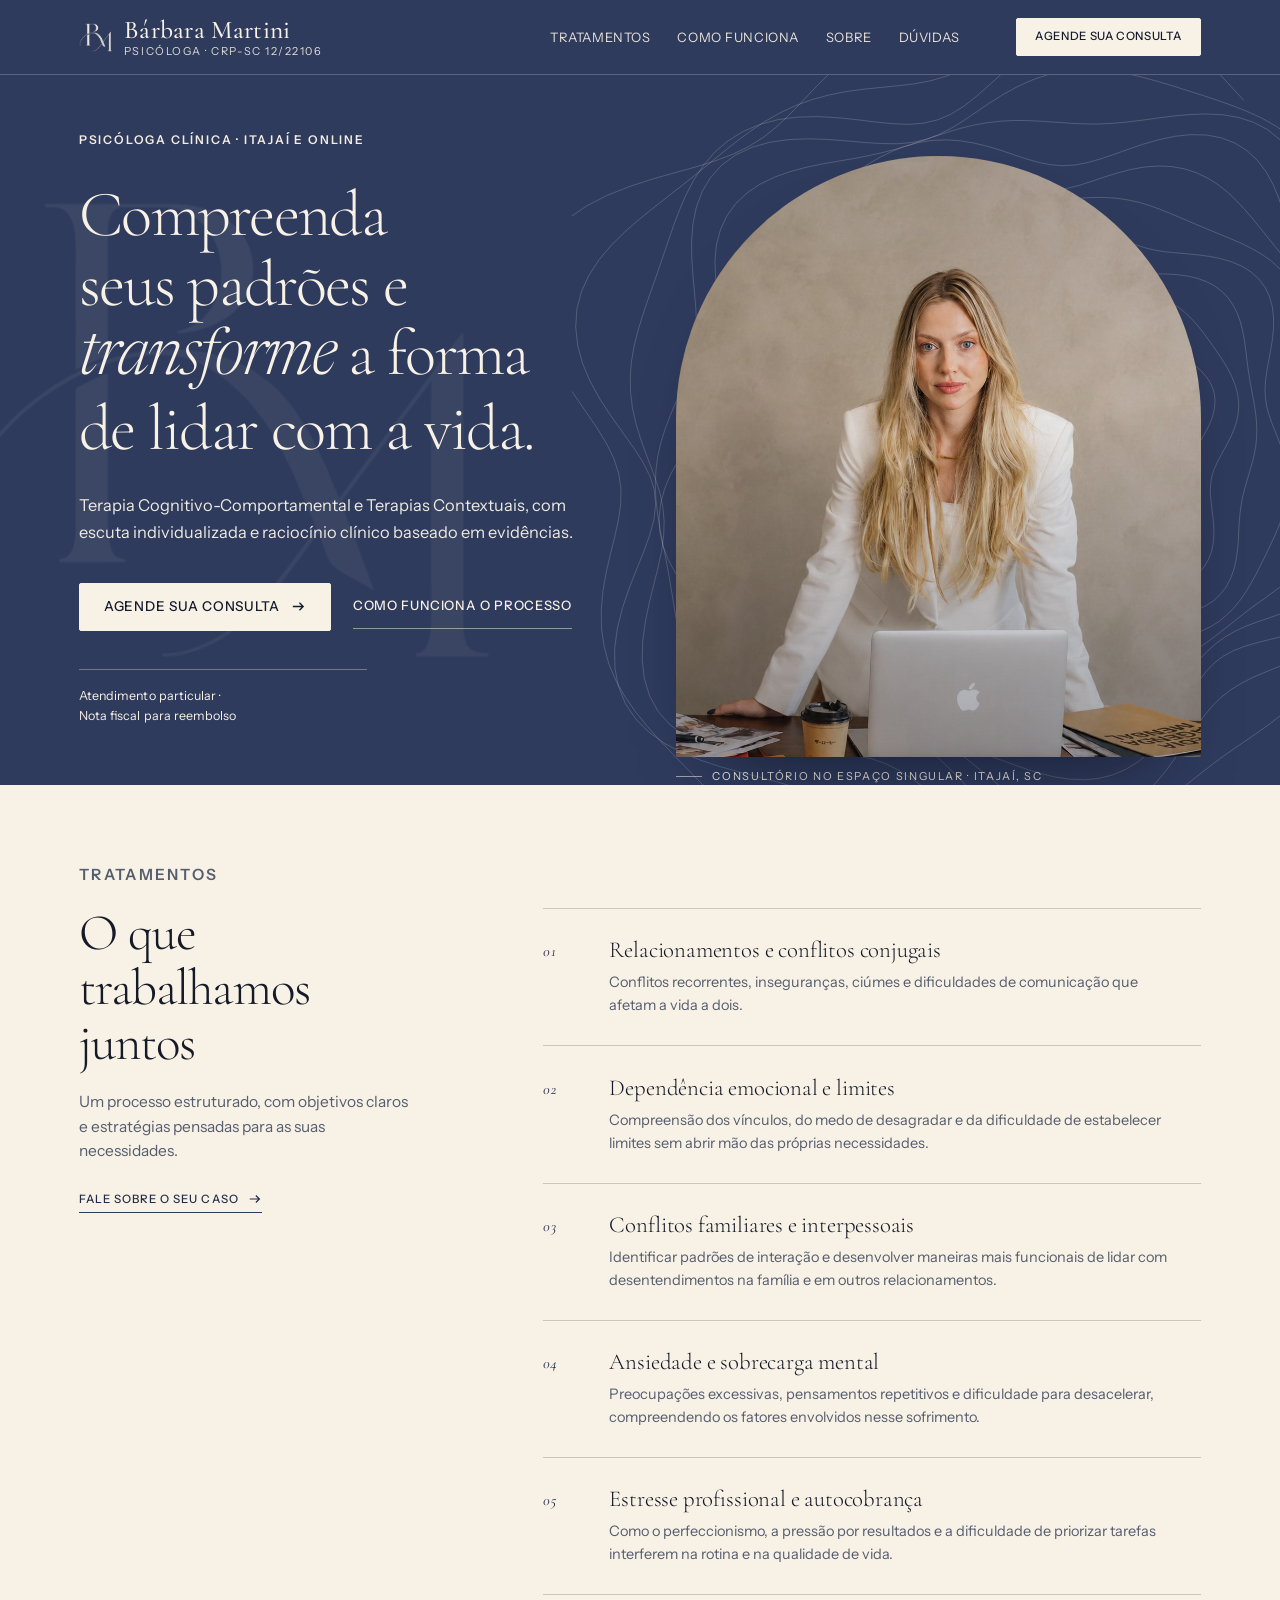
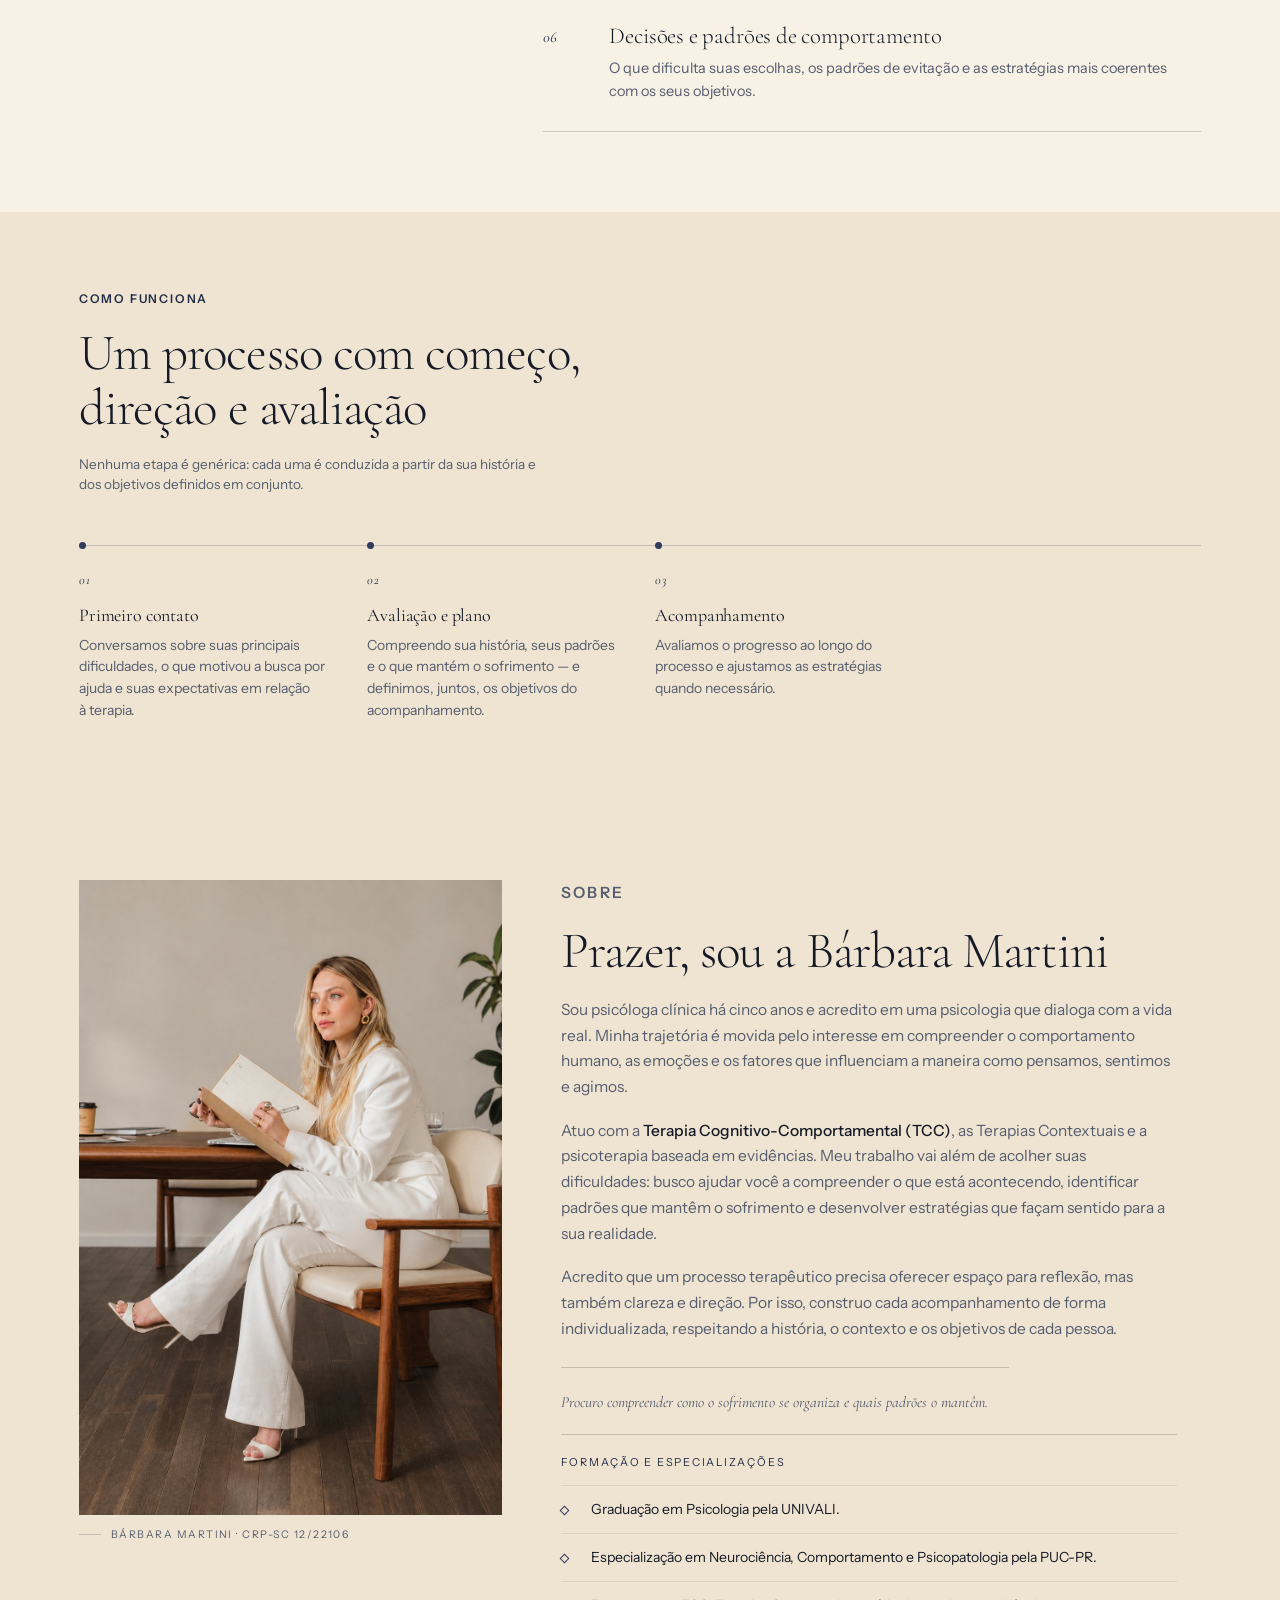
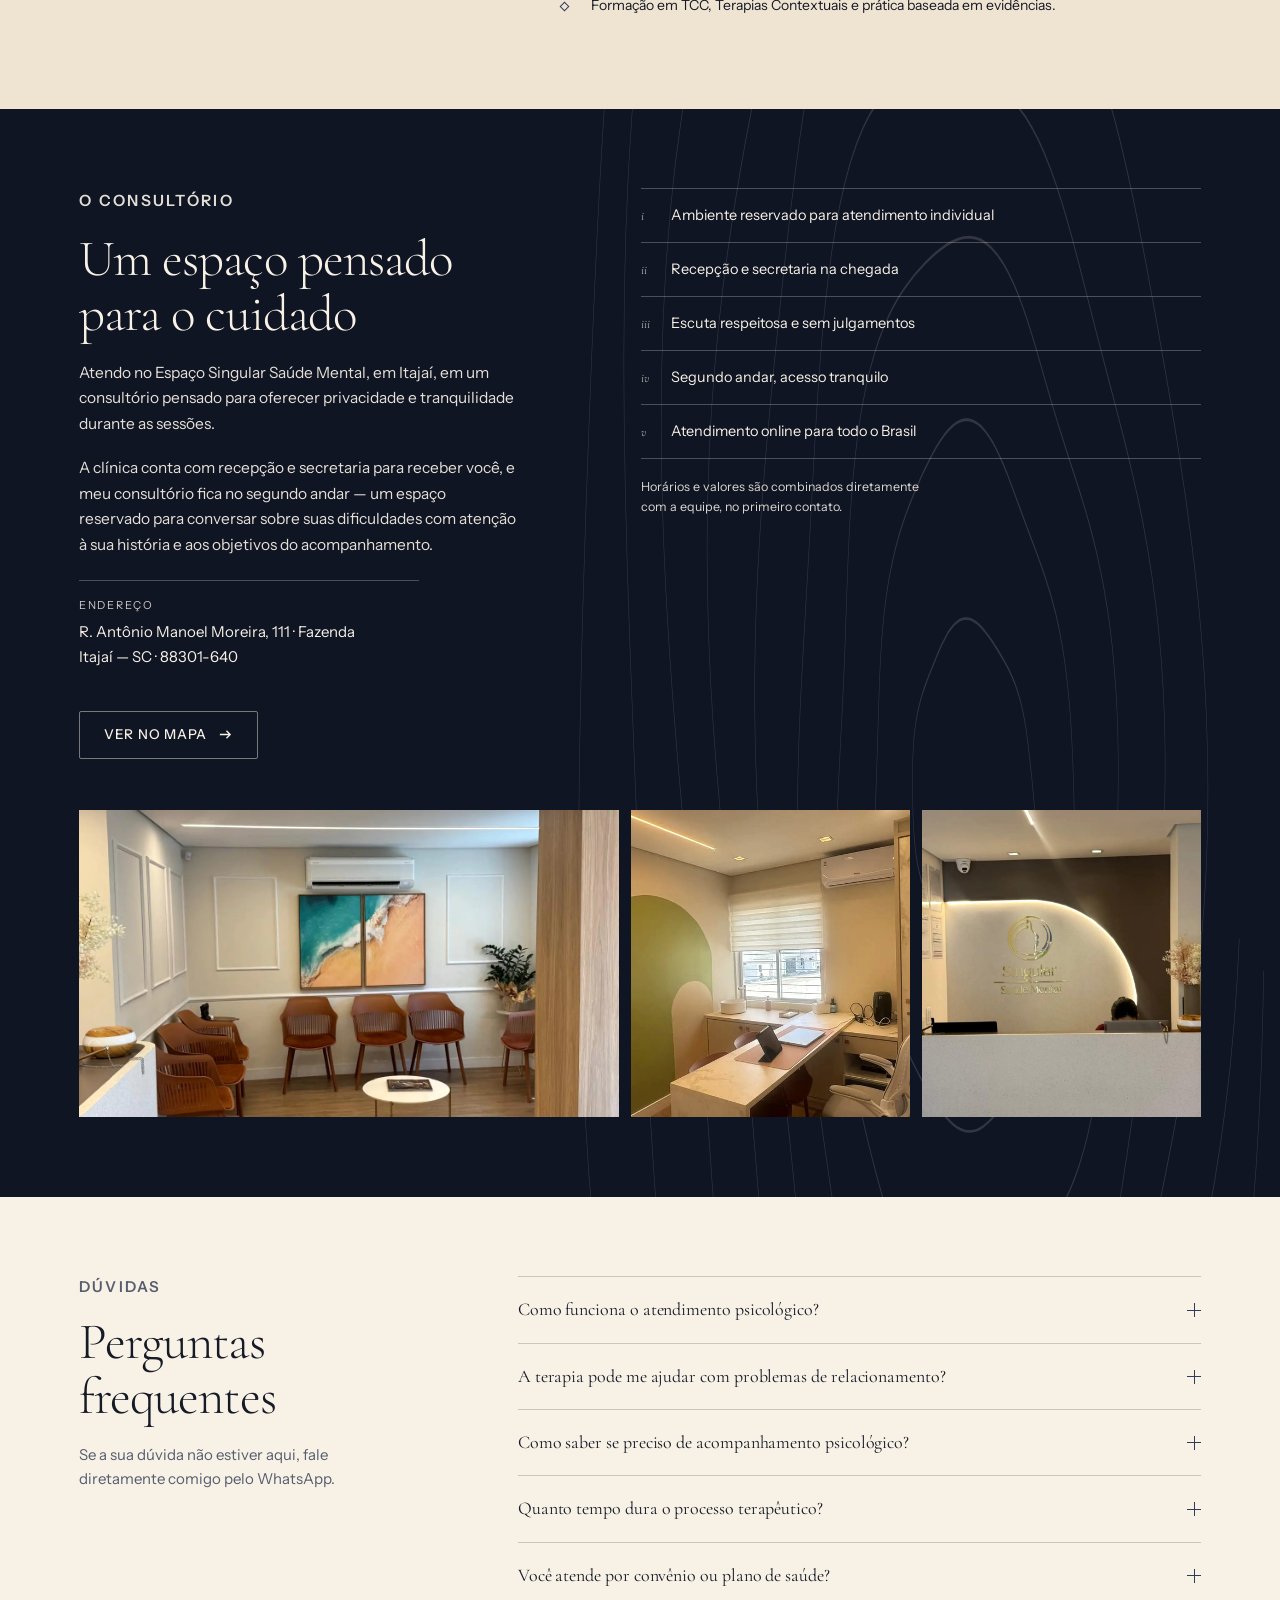
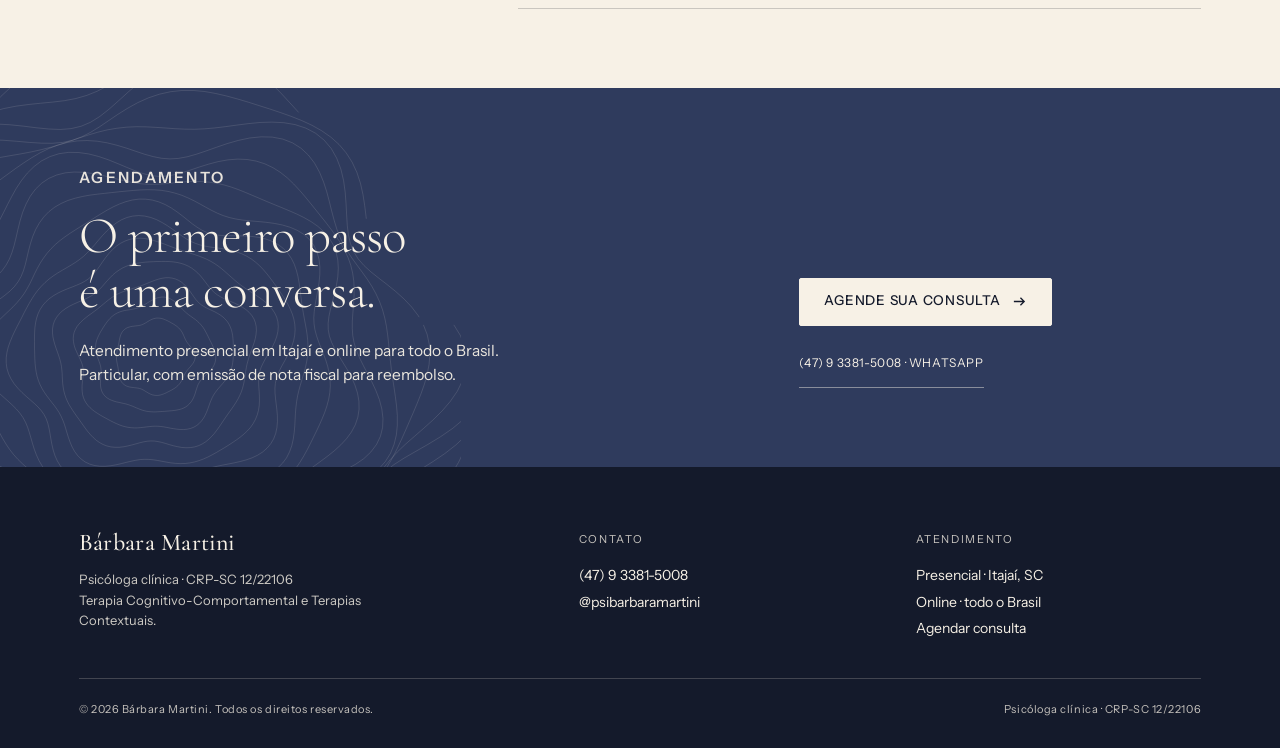
==== commit f87ba51b: "Agendar: corrige contrato do botao WhatsApp (token orfao), titulo/meta OG com preview, theme-color m" ====
--- a/index.html
+++ b/index.html
@@ -2,23 +2,32 @@
 <html lang="pt-BR" data-v="a" data-theme="marinho">
 <head>
 <meta charset="utf-8">
-<script>document.documentElement.classList.add("js");</script>
+<script>document.documentElement.classList.add("js");setTimeout(function(){if(!window.__motionReady)document.documentElement.classList.add("motion-off");},2500);</script>
 <script>(function(){try{var m=/[?&]tema=([a-z]+)/.exec(location.search),t=m&&m[1],cores={azul:'#006F9A',marinho:'#2F3B5D'};if(t&&cores[t]){document.documentElement.setAttribute('data-theme',t);document.addEventListener('DOMContentLoaded',function(){var e=document.querySelector('meta[name="theme-color"]');if(e)e.setAttribute('content',cores[t]);});}}catch(e){}})();</script>
 <meta name="viewport" content="width=device-width, initial-scale=1">
 <title>Bárbara Martini — Psicóloga Clínica | Itajaí e online</title>
 <meta name="description" content="Psicóloga clínica em Itajaí (SC) e online. Terapia Cognitivo-Comportamental, Terapias Contextuais e psicoterapia baseada em evidências. CRP-SC 12/22106.">
-<meta property="og:title" content="Bárbara Martini — Psicóloga Clínica">
-<meta property="og:description" content="Compreenda seus padrões e transforme a forma de lidar com a vida. Atendimento presencial em Itajaí e online.">
+<meta property="og:site_name" content="Bárbara Martini — Psicóloga">
+<meta property="og:locale" content="pt_BR">
 <meta property="og:type" content="website">
+<meta property="og:title" content="Bárbara Martini — Psicóloga Clínica em Itajaí e online">
+<meta property="og:description" content="Terapia Cognitivo-Comportamental e Terapias Contextuais. Atendimento presencial em Itajaí e online para todo o Brasil.">
+<meta property="og:url" content="https://169.58.180.200/psi-motion/">
+<meta property="og:image" content="https://169.58.180.200/psi-motion/assets/img/og-home.jpg">
+<meta property="og:image:width" content="1200">
+<meta property="og:image:height" content="630">
+<meta property="og:image:alt" content="Bárbara Martini, psicóloga clínica">
+<meta name="twitter:card" content="summary_large_image">
+<meta name="twitter:title" content="Bárbara Martini — Psicóloga Clínica em Itajaí e online">
+<meta name="twitter:description" content="Terapia Cognitivo-Comportamental e Terapias Contextuais. Atendimento presencial em Itajaí e online para todo o Brasil.">
+<meta name="twitter:image" content="https://169.58.180.200/psi-motion/assets/img/og-home.jpg">
 <link rel="icon" href="assets/img/favicon-32.png" sizes="32x32">
 <link rel="icon" href="assets/img/favicon-16.png" sizes="16x16">
 <link rel="apple-touch-icon" href="assets/img/apple-touch-icon.png">
-<meta name="theme-color" content="#9C4630">
+<meta name="theme-color" content="#2F3B5D">
 <link rel="stylesheet" href="assets/css/base.css">
 <link rel="stylesheet" href="assets/css/motion.css">
 <link rel="stylesheet" href="assets/css/variants.css">
-<link rel="preload" as="image" href="assets/img/barbara.webp" type="image/webp">
-<script>document.documentElement.classList.add('js');</script>
 </head>
 <body>
 
@@ -49,7 +58,7 @@
 <main id="main">
 
   <!-- HERO -->
-  <section class="hero" id="home">
+  <section class="hero on-dark" id="home">
     <div class="hero-mark" aria-hidden="true"><img src="assets/img/logo-bm-creme.png" alt="" width="391" height="333" decoding="async"></div>
     <svg class="motif motif-hero" viewBox="0 0 1000 1000" aria-hidden="true" preserveAspectRatio="xMidYMid slice"><g fill="none" stroke="currentColor" stroke-width="1.1" vector-effect="non-scaling-stroke"><path d="M578.2 505.1 L579.8 507.1 L581.3 509.2 L582.6 511.4 L583.6 513.7 L584.3 516.1 L584.7 518.6 L584.7 521.0 L584.3 523.5 L583.5 525.9 L582.4 528.2 L581.1 530.4 L579.5 532.5 L577.9 534.5 L576.2 536.5 L574.6 538.3 L573.0 540.1 L571.6 541.9 L570.3 543.7 L569.2 545.6 L568.2 547.5 L567.2 549.4 L566.3 551.5 L565.4 553.5 L564.4 555.6 L563.3 557.7 L562.1 559.7 L560.7 561.6 L559.2 563.4 L557.6 565.1 L555.8 566.7 L554.0 568.1 L552.0 569.5 L550.0 570.7 L547.9 571.9 L545.8 573.0 L543.7 574.1 L541.5 575.2 L539.4 576.3 L537.1 577.3 L534.9 578.2 L532.5 579.0 L530.2 579.7 L527.8 580.2 L525.3 580.4 L522.8 580.3 L520.4 580.0 L518.0 579.5 L515.6 578.7 L513.4 577.6 L511.2 576.5 L509.1 575.2 L507.1 574.0 L505.1 572.8 L503.2 571.7 L501.2 570.7 L499.2 569.9 L497.1 569.3 L494.9 568.9 L492.6 568.6 L490.2 568.3 L487.7 568.0 L485.2 567.7 L482.6 567.3 L480.0 566.6 L477.6 565.8 L475.3 564.6 L473.3 563.2 L471.4 561.6 L469.9 559.7 L468.6 557.6 L467.6 555.3 L466.8 553.0 L466.2 550.5 L465.7 548.1 L465.4 545.7 L465.0 543.4 L464.7 541.1 L464.4 538.8 L464.0 536.6 L463.6 534.4 L463.1 532.2 L462.7 530.1 L462.3 527.9 L461.9 525.7 L461.7 523.5 L461.6 521.3 L461.6 519.1 L461.7 516.8 L462.0 514.6 L462.4 512.4 L462.8 510.2 L463.3 508.1 L463.8 505.9 L464.3 503.7 L464.8 501.5 L465.2 499.2 L465.7 497.0 L466.1 494.6 L466.5 492.2 L467.1 489.8 L467.8 487.4 L468.6 485.1 L469.7 482.8 L471.0 480.7 L472.6 478.8 L474.5 477.1 L476.5 475.6 L478.8 474.5 L481.3 473.6 L483.8 472.9 L486.4 472.4 L489.0 472.1 L491.5 471.8 L493.9 471.5 L496.3 471.2 L498.5 470.8 L500.6 470.2 L502.6 469.4 L504.6 468.5 L506.6 467.4 L508.6 466.2 L510.6 464.9 L512.7 463.7 L514.9 462.5 L517.2 461.4 L519.6 460.5 L522.0 459.9 L524.5 459.5 L527.0 459.5 L529.4 459.7 L531.8 460.1 L534.2 460.7 L536.5 461.6 L538.7 462.5 L540.9 463.5 L543.1 464.6 L545.2 465.7 L547.2 466.9 L549.3 468.0 L551.3 469.2 L553.3 470.5 L555.2 471.8 L557.0 473.2 L558.8 474.8 L560.4 476.4 L561.9 478.2 L563.2 480.1 L564.4 482.0 L565.4 484.1 L566.4 486.1 L567.3 488.2 L568.1 490.2 L569.0 492.2 L570.0 494.1 L571.1 496.0 L572.3 497.8 L573.6 499.6 L575.1 501.4 L576.6 503.2 L578.2 505.1 Z"/><path d="M609.8 498.2 L611.3 501.4 L612.8 504.7 L614.2 508.1 L615.3 511.5 L616.2 515.1 L616.8 518.7 L616.8 522.3 L616.4 525.9 L615.5 529.5 L614.1 533.0 L612.3 536.3 L610.0 539.5 L607.5 542.5 L604.8 545.2 L602.0 547.9 L599.3 550.4 L596.7 552.9 L594.4 555.4 L592.4 558.0 L590.7 560.7 L589.2 563.5 L588.0 566.6 L586.9 569.9 L585.8 573.3 L584.8 576.8 L583.5 580.4 L582.1 584.0 L580.3 587.4 L578.2 590.6 L575.7 593.5 L573.0 596.1 L569.9 598.3 L566.5 600.1 L563.0 601.5 L559.3 602.5 L555.5 603.3 L551.8 603.9 L548.0 604.3 L544.3 604.6 L540.6 604.9 L537.0 605.2 L533.4 605.4 L529.8 605.7 L526.3 605.9 L522.7 606.1 L519.2 606.1 L515.7 605.9 L512.2 605.6 L508.7 605.1 L505.3 604.3 L501.9 603.3 L498.7 602.2 L495.5 600.9 L492.3 599.6 L489.2 598.2 L486.1 596.9 L483.0 595.8 L479.8 594.7 L476.5 593.7 L473.0 592.9 L469.4 592.1 L465.7 591.3 L461.9 590.5 L458.1 589.4 L454.4 588.1 L450.8 586.5 L447.5 584.5 L444.5 582.2 L442.0 579.4 L439.9 576.3 L438.4 572.9 L437.4 569.3 L436.8 565.5 L436.6 561.6 L436.7 557.7 L436.9 553.9 L437.3 550.2 L437.5 546.7 L437.7 543.3 L437.6 540.0 L437.2 536.8 L436.6 533.7 L435.7 530.7 L434.6 527.6 L433.4 524.4 L432.2 521.2 L431.1 517.9 L430.1 514.5 L429.4 511.0 L429.1 507.5 L429.0 503.9 L429.4 500.4 L430.0 496.9 L431.0 493.5 L432.3 490.2 L433.8 486.9 L435.4 483.7 L437.1 480.6 L439.0 477.5 L440.8 474.5 L442.8 471.4 L444.8 468.5 L446.9 465.5 L449.2 462.7 L451.6 460.0 L454.2 457.4 L457.1 455.1 L460.1 453.1 L463.4 451.3 L466.8 449.9 L470.4 448.7 L474.0 447.8 L477.7 447.1 L481.3 446.6 L484.8 446.0 L488.2 445.4 L491.5 444.7 L494.7 443.8 L497.8 442.7 L500.9 441.2 L504.0 439.5 L507.1 437.6 L510.3 435.6 L513.7 433.5 L517.2 431.5 L520.8 429.7 L524.6 428.2 L528.5 427.2 L532.4 426.7 L536.3 426.7 L540.1 427.3 L543.8 428.5 L547.2 430.2 L550.5 432.2 L553.6 434.6 L556.4 437.2 L559.1 439.9 L561.7 442.5 L564.2 445.1 L566.7 447.6 L569.2 449.9 L571.7 452.1 L574.3 454.2 L577.0 456.1 L579.7 458.1 L582.4 460.0 L585.2 462.0 L587.8 464.1 L590.3 466.4 L592.7 468.8 L594.9 471.4 L597.0 474.1 L598.8 476.9 L600.5 479.9 L602.1 482.8 L603.7 485.9 L605.2 488.9 L606.7 492.0 L608.2 495.1 L609.8 498.2 Z"/><path d="M643.7 491.6 L644.0 496.3 L644.2 501.0 L644.3 505.7 L644.4 510.3 L644.4 514.9 L644.2 519.6 L643.9 524.2 L643.4 528.8 L642.6 533.4 L641.5 537.9 L640.0 542.3 L638.0 546.6 L635.8 550.8 L633.2 554.7 L630.3 558.5 L627.3 562.2 L624.2 565.7 L621.2 569.1 L618.4 572.6 L615.8 576.1 L613.4 579.8 L611.3 583.7 L609.5 587.8 L607.7 592.2 L606.1 596.8 L604.4 601.5 L602.5 606.4 L600.3 611.2 L597.7 615.9 L594.6 620.2 L591.0 624.1 L587.0 627.4 L582.5 630.0 L577.6 631.9 L572.4 633.1 L567.0 633.7 L561.6 633.6 L556.1 633.1 L550.8 632.3 L545.6 631.4 L540.6 630.4 L535.7 629.5 L531.0 628.9 L526.5 628.5 L522.0 628.4 L517.5 628.6 L512.9 629.1 L508.4 629.6 L503.7 630.2 L498.9 630.7 L494.1 631.1 L489.3 631.1 L484.5 630.8 L479.7 630.2 L475.0 629.2 L470.4 627.9 L466.0 626.3 L461.6 624.4 L457.3 622.4 L453.0 620.3 L448.8 618.0 L444.6 615.7 L440.4 613.4 L436.2 611.0 L432.1 608.4 L428.0 605.7 L424.1 602.8 L420.4 599.5 L417.1 596.0 L414.2 592.1 L411.8 587.9 L410.0 583.5 L408.7 578.8 L408.1 573.9 L407.9 568.9 L408.0 564.0 L408.5 559.1 L409.0 554.3 L409.5 549.7 L409.8 545.3 L409.8 541.1 L409.4 536.9 L408.4 532.9 L407.1 528.8 L405.3 524.7 L403.3 520.4 L401.1 516.0 L399.0 511.4 L397.0 506.6 L395.5 501.7 L394.5 496.6 L394.1 491.6 L394.5 486.6 L395.6 481.8 L397.5 477.2 L400.0 472.8 L403.1 468.8 L406.7 465.0 L410.5 461.5 L414.6 458.2 L418.6 455.1 L422.7 452.2 L426.6 449.3 L430.5 446.4 L434.2 443.5 L437.8 440.5 L441.3 437.6 L444.9 434.6 L448.5 431.7 L452.2 428.9 L456.0 426.3 L460.0 423.8 L464.1 421.6 L468.4 419.7 L472.7 417.9 L477.1 416.4 L481.6 415.0 L486.0 413.6 L490.5 412.3 L494.9 410.8 L499.4 409.3 L503.8 407.6 L508.4 405.8 L513.1 403.8 L517.9 401.9 L522.8 400.1 L527.9 398.5 L533.0 397.3 L538.3 396.5 L543.5 396.4 L548.6 397.0 L553.6 398.3 L558.3 400.3 L562.8 403.0 L566.8 406.3 L570.5 410.0 L573.9 414.0 L577.0 418.2 L579.8 422.3 L582.6 426.3 L585.3 430.0 L588.2 433.4 L591.2 436.4 L594.5 439.0 L598.2 441.4 L602.1 443.5 L606.3 445.5 L610.7 447.6 L615.2 449.7 L619.6 452.1 L623.9 454.7 L627.9 457.7 L631.6 461.1 L634.7 464.8 L637.4 468.8 L639.5 473.1 L641.2 477.5 L642.3 482.1 L643.2 486.8 L643.7 491.6 Z"/><path d="M679.7 485.3 L678.5 491.6 L676.8 497.9 L674.7 503.9 L672.6 509.8 L670.5 515.6 L668.6 521.1 L667.0 526.6 L665.6 531.9 L664.5 537.3 L663.6 542.7 L662.8 548.1 L662.0 553.5 L661.1 559.0 L659.9 564.5 L658.4 569.9 L656.6 575.2 L654.3 580.4 L651.8 585.5 L648.9 590.5 L645.8 595.3 L642.5 600.1 L639.2 604.8 L635.8 609.5 L632.5 614.3 L629.1 619.2 L625.8 624.2 L622.3 629.3 L618.7 634.4 L614.8 639.5 L610.6 644.3 L606.0 648.8 L601.0 652.9 L595.5 656.3 L589.7 659.0 L583.4 660.9 L576.9 661.9 L570.2 662.1 L563.4 661.6 L556.7 660.4 L550.2 658.9 L543.8 657.1 L537.7 655.2 L531.9 653.6 L526.2 652.4 L520.7 651.6 L515.2 651.5 L509.7 651.9 L504.1 652.9 L498.2 654.3 L492.2 656.0 L485.9 657.7 L479.4 659.3 L472.8 660.6 L466.0 661.4 L459.4 661.4 L452.9 660.8 L446.6 659.3 L440.7 657.0 L435.2 654.0 L430.1 650.4 L425.5 646.3 L421.2 641.9 L417.2 637.2 L413.5 632.4 L410.0 627.5 L406.6 622.7 L403.2 617.9 L399.8 613.2 L396.5 608.5 L393.3 603.8 L390.3 599.1 L387.4 594.2 L384.8 589.1 L382.6 583.9 L380.8 578.6 L379.4 573.2 L378.4 567.6 L377.7 562.1 L377.3 556.6 L377.0 551.1 L376.8 545.6 L376.3 540.3 L375.7 535.0 L374.7 529.7 L373.3 524.3 L371.6 518.9 L369.7 513.3 L367.6 507.5 L365.6 501.5 L363.8 495.3 L362.4 489.0 L361.7 482.6 L361.8 476.2 L362.8 470.0 L364.8 464.1 L367.9 458.5 L371.9 453.3 L376.7 448.7 L382.2 444.6 L388.1 441.0 L394.3 437.9 L400.6 435.1 L406.7 432.4 L412.5 429.9 L418.0 427.2 L423.0 424.4 L427.6 421.3 L431.9 417.8 L435.9 414.0 L439.7 409.8 L443.5 405.4 L447.4 401.0 L451.5 396.5 L455.9 392.1 L460.6 388.1 L465.7 384.5 L471.0 381.3 L476.6 378.7 L482.5 376.5 L488.5 374.9 L494.6 373.7 L500.7 372.8 L506.9 372.1 L513.1 371.7 L519.2 371.4 L525.4 371.1 L531.6 371.0 L537.9 371.0 L544.1 371.2 L550.3 371.7 L556.5 372.6 L562.5 374.0 L568.4 375.9 L574.0 378.4 L579.3 381.5 L584.3 385.2 L588.9 389.3 L593.1 393.7 L596.9 398.4 L600.5 403.1 L604.0 407.7 L607.5 412.1 L611.1 416.2 L614.9 419.8 L619.1 423.1 L623.8 426.0 L628.9 428.7 L634.5 431.2 L640.4 433.7 L646.5 436.3 L652.6 439.2 L658.5 442.5 L664.1 446.3 L669.0 450.6 L673.2 455.5 L676.5 460.8 L678.7 466.6 L680.0 472.7 L680.3 478.9 L679.7 485.3 Z"/><path d="M713.9 480.3 L712.2 487.9 L709.5 495.5 L706.0 502.9 L702.2 510.0 L698.2 516.8 L694.3 523.3 L690.9 529.6 L688.0 535.7 L685.9 541.7 L684.5 547.8 L683.8 554.1 L683.8 560.5 L684.1 567.3 L684.6 574.2 L685.0 581.4 L685.1 588.8 L684.7 596.2 L683.6 603.5 L681.7 610.6 L679.0 617.5 L675.5 623.9 L671.3 630.0 L666.3 635.6 L660.9 640.7 L655.1 645.5 L649.1 649.9 L642.9 654.1 L636.6 658.2 L630.3 662.1 L623.9 665.9 L617.6 669.6 L611.1 673.2 L604.5 676.6 L597.8 679.6 L590.8 682.2 L583.7 684.3 L576.4 685.8 L569.0 686.7 L561.5 686.9 L554.1 686.5 L546.7 685.7 L539.5 684.5 L532.4 683.2 L525.5 681.9 L518.8 680.9 L512.1 680.3 L505.4 680.2 L498.6 680.6 L491.6 681.7 L484.4 683.2 L476.8 685.0 L468.9 687.0 L460.7 688.8 L452.4 690.3 L443.9 691.1 L435.6 691.0 L427.5 689.9 L419.9 687.7 L412.9 684.4 L406.6 679.9 L401.1 674.4 L396.5 668.2 L392.6 661.3 L389.5 654.1 L386.8 646.7 L384.5 639.4 L382.4 632.3 L380.3 625.5 L377.9 619.1 L375.2 613.1 L372.2 607.4 L368.7 602.0 L365.0 596.8 L360.9 591.6 L356.8 586.3 L352.7 580.9 L348.8 575.3 L345.3 569.4 L342.2 563.3 L339.6 556.9 L337.6 550.4 L336.2 543.8 L335.2 537.0 L334.5 530.2 L334.1 523.4 L333.9 516.5 L333.7 509.6 L333.6 502.6 L333.5 495.6 L333.6 488.5 L333.8 481.3 L334.3 474.0 L335.3 466.8 L336.9 459.6 L339.2 452.7 L342.4 446.0 L346.5 439.7 L351.4 434.0 L357.2 428.8 L363.7 424.2 L370.7 420.2 L378.0 416.7 L385.3 413.7 L392.6 410.9 L399.5 408.1 L406.0 405.3 L412.0 402.1 L417.5 398.5 L422.4 394.3 L427.0 389.4 L431.3 384.0 L435.6 378.0 L439.9 371.7 L444.6 365.2 L449.6 358.8 L455.2 352.8 L461.3 347.3 L467.9 342.7 L475.0 339.1 L482.4 336.5 L490.1 335.0 L498.0 334.7 L505.9 335.2 L513.7 336.6 L521.4 338.7 L528.8 341.1 L536.1 343.7 L543.1 346.4 L550.0 349.1 L556.8 351.5 L563.5 353.9 L570.2 356.0 L576.8 358.1 L583.5 360.2 L590.1 362.5 L596.5 364.9 L602.9 367.7 L609.0 370.8 L614.9 374.3 L620.6 378.2 L626.0 382.4 L631.1 386.7 L636.1 391.2 L641.1 395.6 L646.1 400.0 L651.2 404.3 L656.6 408.5 L662.3 412.5 L668.4 416.5 L674.6 420.6 L681.0 424.7 L687.5 429.2 L693.7 434.0 L699.5 439.2 L704.6 445.0 L708.8 451.3 L712.0 458.0 L713.9 465.2 L714.5 472.7 L713.9 480.3 Z"/><path d="M740.8 477.5 L740.2 486.0 L738.6 494.4 L736.0 502.7 L732.6 510.8 L728.7 518.6 L724.6 526.2 L720.5 533.5 L716.8 540.6 L713.7 547.6 L711.3 554.6 L709.9 561.7 L709.3 569.1 L709.4 576.8 L710.2 585.0 L711.2 593.6 L712.3 602.6 L713.1 611.9 L713.2 621.3 L712.4 630.6 L710.5 639.6 L707.3 648.1 L702.7 655.9 L696.9 662.8 L690.0 668.8 L682.1 673.8 L673.5 677.9 L664.4 681.1 L655.0 683.6 L645.7 685.7 L636.5 687.5 L627.6 689.2 L619.1 691.0 L610.8 693.0 L602.9 695.3 L595.2 697.9 L587.6 700.7 L580.1 703.7 L572.5 706.6 L564.8 709.4 L556.9 712.0 L548.9 714.1 L540.8 715.7 L532.6 716.8 L524.3 717.5 L516.0 717.7 L507.8 717.6 L499.5 717.3 L491.2 717.0 L482.9 716.7 L474.4 716.5 L465.8 716.5 L457.0 716.7 L448.0 716.8 L438.8 716.8 L429.6 716.4 L420.3 715.5 L411.1 713.9 L402.3 711.4 L394.0 707.8 L386.4 703.1 L379.7 697.3 L374.0 690.5 L369.3 682.8 L365.6 674.5 L362.8 665.7 L360.7 656.7 L359.1 647.8 L357.7 639.3 L356.2 631.2 L354.3 623.6 L351.8 616.6 L348.5 610.2 L344.3 604.3 L339.3 598.6 L333.5 593.1 L327.2 587.5 L320.5 581.7 L313.8 575.6 L307.5 569.0 L301.7 562.0 L296.9 554.5 L293.1 546.6 L290.6 538.4 L289.4 530.0 L289.4 521.5 L290.6 513.0 L292.6 504.7 L295.5 496.5 L298.8 488.5 L302.4 480.7 L306.2 473.1 L310.1 465.6 L313.9 458.2 L317.6 450.8 L321.4 443.6 L325.4 436.4 L329.5 429.4 L334.0 422.5 L338.9 415.9 L344.3 409.7 L350.2 403.8 L356.5 398.4 L363.2 393.4 L370.2 388.8 L377.3 384.6 L384.4 380.5 L391.3 376.4 L398.0 372.2 L404.4 367.7 L410.6 362.7 L416.4 357.2 L422.2 351.1 L427.9 344.6 L433.7 337.6 L439.9 330.5 L446.5 323.5 L453.6 316.9 L461.2 311.0 L469.4 306.0 L478.1 302.3 L487.2 300.1 L496.6 299.3 L505.9 300.1 L515.2 302.3 L524.3 305.7 L533.0 310.2 L541.3 315.2 L549.1 320.6 L556.6 326.0 L563.8 331.1 L570.8 335.7 L577.8 339.6 L584.8 342.7 L592.1 345.2 L599.7 347.0 L607.6 348.4 L615.7 349.5 L624.1 350.6 L632.7 352.0 L641.2 353.8 L649.6 356.1 L657.7 359.2 L665.4 362.9 L672.6 367.3 L679.3 372.4 L685.5 377.9 L691.2 383.9 L696.6 390.2 L701.7 396.7 L706.6 403.3 L711.4 410.0 L716.2 416.8 L720.8 423.7 L725.3 430.7 L729.5 437.9 L733.2 445.4 L736.4 453.1 L738.8 461.0 L740.3 469.2 L740.8 477.5 Z"/><path d="M758.3 477.1 L759.6 485.9 L760.5 494.7 L760.9 503.5 L760.7 512.4 L759.9 521.2 L758.4 530.0 L756.4 538.7 L754.0 547.2 L751.5 555.7 L749.0 564.1 L746.7 572.5 L744.7 581.0 L743.2 589.7 L742.1 598.7 L741.3 608.1 L740.8 617.8 L740.3 627.8 L739.4 638.1 L737.9 648.5 L735.6 658.8 L732.1 668.6 L727.4 677.9 L721.2 686.2 L713.7 693.5 L704.9 699.4 L695.0 704.1 L684.2 707.5 L672.9 709.6 L661.3 710.8 L649.8 711.2 L638.6 711.2 L627.9 711.2 L617.8 711.5 L608.3 712.3 L599.4 714.0 L591.0 716.6 L582.9 720.1 L574.9 724.4 L566.9 729.5 L558.7 734.9 L550.1 740.5 L541.2 745.9 L531.9 750.8 L522.2 754.9 L512.3 758.0 L502.1 759.9 L491.9 760.7 L481.8 760.4 L471.7 759.1 L461.9 757.0 L452.3 754.1 L442.8 750.8 L433.6 747.2 L424.5 743.4 L415.5 739.5 L406.6 735.5 L397.7 731.3 L389.0 727.0 L380.5 722.3 L372.3 717.1 L364.6 711.4 L357.5 705.0 L351.0 698.0 L345.4 690.3 L340.6 682.1 L336.6 673.4 L333.3 664.5 L330.5 655.6 L328.0 646.8 L325.5 638.2 L322.8 630.0 L319.6 622.3 L315.6 614.9 L310.7 608.0 L304.9 601.3 L298.1 594.6 L290.7 587.9 L282.8 580.9 L274.8 573.4 L267.2 565.5 L260.2 557.0 L254.4 547.9 L250.1 538.4 L247.6 528.6 L247.0 518.6 L248.3 508.6 L251.5 498.8 L256.3 489.3 L262.5 480.3 L269.6 471.8 L277.2 463.8 L285.1 456.2 L292.7 449.0 L300.0 442.0 L306.5 435.1 L312.4 428.1 L317.6 420.9 L322.1 413.5 L326.3 405.8 L330.2 397.8 L334.0 389.7 L338.1 381.6 L342.6 373.5 L347.7 365.7 L353.3 358.2 L359.5 351.1 L366.2 344.5 L373.5 338.3 L381.1 332.6 L389.0 327.1 L397.1 321.9 L405.3 316.7 L413.6 311.5 L421.9 306.3 L430.4 300.9 L439.0 295.6 L447.9 290.4 L457.0 285.5 L466.5 281.2 L476.4 277.6 L486.5 275.0 L496.8 273.6 L507.3 273.7 L517.7 275.1 L527.9 278.0 L537.7 282.1 L547.1 287.3 L556.0 293.3 L564.5 299.7 L572.5 306.1 L580.1 312.2 L587.7 317.6 L595.2 322.2 L603.0 325.8 L611.3 328.3 L620.1 329.9 L629.5 330.7 L639.6 330.9 L650.3 331.0 L661.4 331.2 L672.7 331.9 L683.9 333.4 L694.8 335.9 L705.0 339.6 L714.2 344.5 L722.4 350.7 L729.3 358.0 L734.9 366.2 L739.4 375.2 L742.7 384.6 L745.2 394.4 L747.0 404.2 L748.4 413.9 L749.6 423.5 L750.7 432.8 L752.0 442.0 L753.5 450.9 L755.1 459.7 L756.7 468.4 L758.3 477.1 Z"/><path d="M771.8 477.8 L774.2 486.9 L777.3 496.0 L781.0 505.3 L784.8 514.8 L788.5 524.5 L791.6 534.6 L794.0 544.9 L795.4 555.3 L795.8 565.8 L795.0 576.2 L793.2 586.6 L790.5 596.8 L787.1 606.8 L783.1 616.6 L778.8 626.4 L774.2 636.1 L769.5 645.7 L764.7 655.4 L759.8 665.1 L754.5 674.7 L748.8 684.2 L742.5 693.4 L735.4 702.1 L727.5 710.1 L718.7 717.3 L708.9 723.4 L698.3 728.3 L687.0 732.0 L675.2 734.5 L663.1 736.1 L651.0 736.8 L639.2 737.1 L627.7 737.2 L616.8 737.6 L606.5 738.6 L596.7 740.6 L587.4 743.6 L578.3 747.9 L569.3 753.3 L560.2 759.8 L550.7 767.0 L540.8 774.6 L530.3 782.0 L519.3 789.0 L507.7 794.9 L495.7 799.4 L483.6 802.2 L471.4 803.0 L459.4 801.8 L447.9 798.8 L437.0 793.9 L426.8 787.6 L417.3 780.2 L408.4 772.1 L400.2 763.6 L392.4 755.1 L384.9 746.8 L377.5 738.9 L370.1 731.6 L362.5 724.8 L354.7 718.4 L346.7 712.2 L338.6 706.2 L330.5 700.2 L322.5 693.9 L314.9 687.3 L307.6 680.2 L300.9 672.7 L294.7 664.7 L289.1 656.4 L284.0 647.9 L279.2 639.2 L274.5 630.4 L269.8 621.6 L264.9 612.8 L259.7 604.0 L254.0 595.2 L248.0 586.3 L241.8 577.1 L235.6 567.7 L229.6 557.8 L224.3 547.6 L220.1 536.9 L217.1 526.0 L215.9 514.9 L216.6 503.7 L219.3 492.7 L224.0 482.1 L230.5 471.9 L238.6 462.5 L247.8 453.7 L257.7 445.6 L267.8 438.1 L277.7 431.0 L286.9 424.2 L295.2 417.4 L302.2 410.3 L308.0 402.7 L312.6 394.5 L316.3 385.6 L319.2 375.9 L321.7 365.5 L324.2 354.6 L327.2 343.3 L330.8 332.1 L335.4 321.2 L341.1 311.0 L348.0 301.6 L356.0 293.3 L365.2 286.2 L375.2 280.4 L385.9 275.7 L397.1 272.2 L408.5 269.5 L420.1 267.4 L431.6 265.9 L443.1 264.6 L454.4 263.4 L465.5 262.2 L476.6 261.1 L487.7 260.1 L498.7 259.3 L509.7 258.9 L520.7 259.1 L531.6 259.9 L542.4 261.6 L553.0 264.2 L563.4 267.5 L573.4 271.7 L583.0 276.3 L592.3 281.3 L601.4 286.4 L610.3 291.2 L619.3 295.6 L628.5 299.4 L638.1 302.4 L648.2 304.7 L659.0 306.4 L670.5 307.6 L682.6 308.6 L695.2 309.8 L708.0 311.5 L720.7 314.0 L732.9 317.6 L744.3 322.5 L754.5 328.8 L763.1 336.7 L770.0 345.8 L775.0 356.2 L778.1 367.5 L779.5 379.4 L779.4 391.7 L778.2 403.9 L776.3 415.9 L774.1 427.6 L772.1 438.6 L770.7 449.1 L770.0 459.1 L770.4 468.6 L771.8 477.8 Z"/><path d="M792.6 477.7 L794.4 487.6 L797.8 497.4 L802.7 507.4 L808.7 517.7 L815.3 528.5 L822.2 539.8 L828.7 551.7 L834.2 564.0 L838.3 576.7 L840.5 589.4 L840.7 602.1 L838.8 614.5 L834.8 626.3 L828.8 637.5 L821.2 647.9 L812.3 657.5 L802.6 666.4 L792.3 674.7 L781.8 682.5 L771.5 690.1 L761.3 697.4 L751.5 704.7 L742.0 712.0 L732.7 719.4 L723.5 726.7 L714.2 733.9 L704.7 740.9 L694.9 747.4 L684.7 753.3 L674.1 758.6 L663.1 763.1 L651.9 766.9 L640.4 770.1 L629.0 772.9 L617.6 775.4 L606.3 778.1 L595.3 781.0 L584.3 784.5 L573.4 788.7 L562.5 793.7 L551.3 799.4 L539.9 805.7 L528.0 812.3 L515.6 818.8 L502.6 824.7 L489.3 829.7 L475.6 833.2 L461.9 834.9 L448.3 834.5 L435.2 831.8 L422.8 826.9 L411.4 819.7 L401.0 810.8 L391.7 800.4 L383.5 789.0 L376.3 777.1 L369.7 765.3 L363.5 754.0 L357.4 743.5 L351.0 734.1 L344.0 726.0 L336.1 718.9 L327.4 712.9 L317.6 707.7 L307.0 702.9 L295.8 698.2 L284.1 693.3 L272.4 688.0 L261.1 681.8 L250.4 674.8 L240.7 666.9 L232.2 658.0 L225.0 648.3 L219.1 637.9 L214.4 627.0 L210.8 615.7 L208.1 604.2 L206.0 592.5 L204.3 580.9 L202.9 569.2 L201.6 557.6 L200.5 545.9 L199.6 534.3 L199.2 522.5 L199.2 510.8 L200.2 499.0 L202.1 487.4 L205.3 475.9 L209.8 464.8 L215.7 454.1 L222.8 443.9 L230.9 434.3 L239.8 425.4 L249.2 417.0 L258.5 409.0 L267.4 401.2 L275.7 393.4 L283.0 385.3 L289.2 376.7 L294.3 367.4 L298.4 357.1 L301.8 345.9 L304.8 333.8 L307.7 321.0 L311.0 307.7 L315.1 294.3 L320.4 281.3 L327.0 269.1 L335.1 258.1 L344.8 248.7 L355.9 241.3 L368.3 235.9 L381.6 232.6 L395.6 231.3 L409.9 231.7 L424.1 233.5 L438.2 236.2 L451.8 239.5 L464.9 242.8 L477.4 245.8 L489.5 248.2 L501.2 249.8 L512.6 250.6 L524.0 250.5 L535.4 249.8 L546.9 248.7 L558.6 247.5 L570.5 246.5 L582.4 246.0 L594.4 246.1 L606.4 247.1 L618.3 248.9 L629.9 251.5 L641.3 254.9 L652.5 258.9 L663.5 263.3 L674.4 267.9 L685.4 272.6 L696.5 277.3 L707.8 282.0 L719.4 286.7 L731.1 291.6 L742.9 296.7 L754.6 302.4 L765.9 308.9 L776.4 316.2 L785.8 324.7 L793.9 334.2 L800.3 344.8 L804.8 356.4 L807.5 368.8 L808.3 381.7 L807.5 395.0 L805.4 408.2 L802.5 421.1 L799.2 433.6 L796.1 445.5 L793.7 456.8 L792.4 467.5 L792.6 477.7 Z"/><path d="M830.1 475.7 L830.9 487.1 L833.0 498.3 L836.5 509.7 L841.3 521.3 L847.2 533.3 L853.7 545.8 L860.6 559.0 L867.0 572.8 L872.5 587.0 L876.3 601.6 L878.1 616.2 L877.5 630.5 L874.1 644.2 L868.0 657.0 L859.2 668.7 L848.2 679.1 L835.2 688.0 L821.0 695.7 L806.0 702.1 L790.8 707.7 L775.9 712.7 L761.8 717.5 L748.7 722.5 L736.8 728.0 L726.0 734.1 L716.2 741.2 L707.1 749.1 L698.6 757.9 L690.3 767.3 L681.8 777.0 L672.8 786.8 L663.3 796.2 L653.1 805.0 L642.2 813.0 L630.5 820.0 L618.3 825.8 L605.6 830.6 L592.5 834.5 L579.2 837.6 L565.8 840.1 L552.2 842.3 L538.6 844.3 L524.9 846.3 L511.1 848.2 L497.2 849.9 L483.0 851.4 L468.8 852.3 L454.4 852.4 L440.2 851.3 L426.3 848.8 L412.8 844.7 L400.0 838.8 L388.1 831.2 L377.3 821.9 L367.6 811.4 L359.0 799.8 L351.4 787.7 L344.5 775.6 L338.0 763.8 L331.6 752.7 L324.8 742.7 L317.2 734.0 L308.5 726.6 L298.5 720.4 L287.0 715.1 L274.2 710.4 L260.2 706.0 L245.4 701.4 L230.3 696.2 L215.4 690.0 L201.3 682.7 L188.6 674.0 L177.8 663.9 L169.2 652.5 L163.1 640.1 L159.6 626.8 L158.4 612.9 L159.5 598.7 L162.2 584.5 L166.3 570.6 L171.2 557.0 L176.4 543.8 L181.5 531.0 L186.1 518.7 L190.2 506.6 L193.6 494.7 L196.4 482.9 L198.8 471.2 L201.0 459.3 L203.3 447.5 L206.0 435.7 L209.4 424.0 L213.4 412.5 L218.4 401.2 L224.1 390.3 L230.5 379.7 L237.5 369.4 L244.7 359.3 L252.0 349.3 L259.2 339.2 L266.1 328.8 L272.7 318.0 L279.0 306.6 L285.2 294.7 L291.4 282.3 L298.0 269.6 L305.1 256.9 L313.2 244.6 L322.4 233.0 L332.9 222.7 L344.6 213.9 L357.7 207.2 L371.8 202.7 L386.8 200.6 L402.4 200.8 L418.1 203.0 L433.8 207.0 L449.0 212.2 L463.7 218.1 L477.7 224.0 L490.9 229.4 L503.6 233.8 L515.7 236.8 L527.6 238.1 L539.5 237.6 L551.7 235.6 L564.4 232.3 L577.6 228.1 L591.4 223.4 L605.8 218.9 L620.7 215.0 L635.8 212.3 L650.9 211.1 L665.7 211.7 L680.0 214.2 L693.5 218.5 L706.2 224.5 L717.9 231.9 L728.7 240.5 L738.6 250.0 L747.9 260.0 L756.7 270.2 L765.1 280.5 L773.4 290.8 L781.5 301.0 L789.6 311.1 L797.4 321.4 L804.9 331.8 L812.0 342.5 L818.2 353.6 L823.6 365.1 L827.8 377.0 L830.7 389.3 L832.5 401.9 L833.1 414.7 L832.8 427.3 L832.0 439.9 L831.0 452.1 L830.2 464.1 L830.1 475.7 Z"/><path d="M883.5 472.5 L885.4 485.7 L886.9 499.0 L888.2 512.4 L889.6 525.9 L891.2 539.5 L893.1 553.3 L895.3 567.5 L897.4 582.0 L899.3 596.8 L900.5 611.8 L900.5 627.0 L899.0 642.0 L895.5 656.7 L889.9 670.7 L881.8 683.7 L871.4 695.4 L858.8 705.7 L844.4 714.4 L828.6 721.6 L812.0 727.5 L795.2 732.3 L778.7 736.4 L763.0 740.3 L748.6 744.4 L735.5 749.4 L724.0 755.5 L713.9 763.1 L704.9 772.4 L696.7 783.2 L688.9 795.5 L681.1 808.9 L672.7 822.9 L663.5 836.9 L653.2 850.4 L641.7 862.6 L628.9 873.2 L615.0 881.7 L600.2 887.9 L584.7 891.7 L568.8 893.1 L552.7 892.4 L536.8 890.0 L521.1 886.2 L505.8 881.5 L491.0 876.4 L476.5 871.1 L462.3 866.0 L448.4 861.1 L434.6 856.5 L420.9 852.0 L407.3 847.6 L393.8 843.0 L380.6 837.9 L367.7 832.2 L355.3 825.6 L343.5 818.2 L332.4 809.9 L322.0 800.8 L312.2 791.3 L302.9 781.5 L293.8 771.7 L284.7 762.2 L275.3 753.2 L265.3 744.8 L254.3 737.0 L242.2 729.8 L229.1 722.9 L214.9 716.2 L200.1 709.2 L184.9 701.7 L169.9 693.3 L155.8 683.8 L143.2 673.1 L132.6 661.0 L124.7 647.7 L119.7 633.3 L117.8 618.1 L119.1 602.5 L123.2 586.6 L129.8 571.0 L138.3 555.8 L147.9 541.3 L157.9 527.5 L167.6 514.4 L176.3 502.0 L183.6 489.9 L189.2 478.1 L192.8 466.3 L194.7 454.2 L195.0 441.6 L194.2 428.4 L192.8 414.7 L191.4 400.4 L190.5 385.8 L190.6 371.0 L192.1 356.3 L195.2 342.0 L200.0 328.2 L206.4 315.1 L214.5 302.9 L223.8 291.5 L234.1 280.8 L245.1 270.8 L256.6 261.3 L268.3 252.2 L280.2 243.2 L292.2 234.4 L304.3 225.6 L316.6 217.1 L329.3 208.9 L342.3 201.3 L356.0 194.6 L370.2 189.2 L385.0 185.1 L400.2 182.7 L415.8 182.1 L431.5 183.1 L447.1 185.7 L462.5 189.5 L477.4 194.0 L491.8 198.9 L505.6 203.5 L519.0 207.2 L532.1 209.8 L545.2 210.8 L558.4 210.0 L572.1 207.5 L586.4 203.5 L601.6 198.4 L617.7 192.7 L634.6 186.9 L652.1 181.9 L669.9 178.1 L687.7 176.3 L705.0 176.7 L721.4 179.8 L736.5 185.6 L749.9 194.0 L761.5 204.8 L771.2 217.5 L779.0 231.7 L785.3 246.9 L790.3 262.4 L794.4 277.9 L798.1 292.9 L801.9 307.1 L806.0 320.5 L810.8 333.0 L816.4 344.7 L822.9 355.8 L830.1 366.5 L837.8 377.1 L845.6 387.7 L853.4 398.6 L860.7 409.9 L867.2 421.7 L872.8 433.9 L877.4 446.5 L880.9 459.4 L883.5 472.5 Z"/><path d="M941.3 470.1 L947.1 485.1 L950.4 500.5 L951.4 516.2 L950.1 531.9 L947.1 547.5 L942.8 562.8 L937.5 577.8 L931.6 592.6 L925.5 607.1 L919.3 621.3 L913.1 635.5 L906.8 649.6 L900.3 663.5 L893.3 677.2 L885.5 690.5 L876.8 703.3 L866.9 715.4 L855.8 726.6 L843.4 736.8 L830.0 745.8 L815.7 753.7 L801.0 760.7 L786.1 767.0 L771.6 772.9 L757.6 778.9 L744.5 785.4 L732.4 792.8 L721.2 801.5 L710.9 811.7 L701.2 823.5 L691.7 836.8 L682.1 851.3 L672.0 866.5 L660.9 881.8 L648.7 896.5 L635.2 910.0 L620.4 921.4 L604.3 930.2 L587.3 935.9 L569.6 938.3 L551.6 937.3 L533.8 933.1 L516.3 926.2 L499.6 917.0 L483.8 906.3 L468.9 894.8 L454.9 883.2 L441.5 872.2 L428.6 862.3 L415.9 853.9 L403.0 847.0 L389.8 841.7 L376.0 837.8 L361.6 834.8 L346.6 832.5 L331.2 830.2 L315.5 827.6 L299.8 824.2 L284.4 819.8 L269.5 814.2 L255.3 807.4 L242.0 799.3 L229.5 790.1 L217.8 780.1 L206.7 769.5 L196.0 758.5 L185.6 747.2 L175.2 735.8 L164.7 724.3 L154.1 712.7 L143.4 700.7 L133.0 688.4 L123.1 675.6 L114.2 662.2 L106.7 648.0 L101.0 633.2 L97.6 617.7 L96.8 601.8 L98.6 585.6 L103.0 569.4 L109.7 553.6 L118.2 538.2 L128.1 523.4 L138.5 509.4 L148.7 496.1 L158.0 483.3 L165.8 470.9 L171.6 458.6 L175.2 446.0 L176.4 432.8 L175.6 418.8 L173.1 403.8 L169.5 387.7 L165.5 370.7 L161.9 352.9 L159.5 334.7 L158.8 316.5 L160.5 298.8 L164.9 282.0 L172.0 266.6 L181.9 252.9 L194.4 241.1 L208.9 231.3 L225.0 223.5 L242.2 217.4 L260.0 212.6 L277.8 208.9 L295.4 205.8 L312.5 202.9 L328.8 199.8 L344.5 196.3 L359.7 192.4 L374.3 187.9 L388.8 183.1 L403.2 178.2 L417.6 173.5 L432.3 169.1 L447.1 165.5 L462.2 162.9 L477.5 161.2 L492.8 160.5 L508.0 160.7 L523.2 161.5 L538.3 162.5 L553.4 163.6 L568.5 164.3 L583.7 164.5 L599.3 163.8 L615.4 162.4 L632.1 160.4 L649.5 158.0 L667.5 155.7 L685.9 153.9 L704.5 153.3 L723.0 154.2 L740.8 157.2 L757.6 162.7 L772.8 170.7 L786.1 181.4 L797.2 194.5 L805.8 209.7 L812.2 226.5 L816.5 244.3 L819.0 262.6 L820.4 280.7 L821.3 298.2 L822.3 314.6 L824.1 329.7 L827.3 343.3 L832.2 355.6 L839.2 366.8 L848.2 377.2 L859.0 387.1 L871.3 396.9 L884.5 407.1 L897.9 417.9 L910.9 429.6 L922.9 442.2 L933.2 455.7 L941.3 470.1 Z"/><path d="M988.8 470.1 L999.0 486.6 L1005.6 503.9 L1008.5 521.6 L1007.4 539.4 L1002.5 556.9 L994.3 573.7 L983.2 589.8 L970.2 604.9 L955.9 619.0 L941.2 632.2 L926.7 644.8 L913.0 656.8 L900.5 668.7 L889.4 680.7 L879.6 692.9 L871.0 705.6 L863.2 718.7 L855.8 732.1 L848.5 745.8 L840.7 759.4 L832.3 772.8 L823.0 785.7 L812.6 798.0 L801.3 809.5 L789.1 820.2 L776.3 830.3 L763.0 839.8 L749.5 849.1 L735.8 858.4 L722.2 868.0 L708.7 878.1 L695.1 888.7 L681.3 899.9 L667.1 911.4 L652.4 922.9 L636.9 934.0 L620.7 944.0 L603.5 952.4 L585.6 958.7 L567.1 962.2 L548.2 962.7 L529.4 960.0 L510.9 954.1 L493.0 945.4 L476.1 934.3 L460.3 921.4 L445.7 907.6 L432.0 893.6 L419.1 880.4 L406.7 868.5 L394.2 858.6 L381.3 850.9 L367.6 845.7 L352.7 842.7 L336.4 841.6 L318.6 841.8 L299.6 842.8 L279.5 843.8 L258.9 844.0 L238.2 842.9 L218.0 839.9 L198.9 834.7 L181.5 827.1 L166.0 817.2 L152.8 805.1 L142.0 791.2 L133.3 775.9 L126.7 759.5 L121.7 742.6 L117.8 725.5 L114.8 708.5 L112.0 691.7 L109.3 675.3 L106.5 659.3 L103.5 643.5 L100.4 627.9 L97.5 612.4 L95.0 596.8 L93.2 581.2 L92.5 565.5 L93.2 549.8 L95.2 534.1 L98.7 518.6 L103.4 503.5 L109.0 488.6 L115.2 474.1 L121.4 459.9 L127.1 445.9 L131.9 431.9 L135.4 417.5 L137.6 402.7 L138.2 387.1 L137.7 370.6 L136.2 353.0 L134.5 334.6 L133.2 315.4 L132.8 295.9 L134.3 276.3 L138.0 257.4 L144.5 239.7 L154.0 223.7 L166.5 210.0 L181.9 198.8 L199.7 190.4 L219.5 184.8 L240.6 181.8 L262.3 180.9 L284.0 181.6 L305.2 183.2 L325.3 185.0 L344.1 186.2 L361.6 186.4 L377.8 185.0 L392.8 181.7 L407.1 176.4 L421.0 169.4 L434.8 160.9 L448.8 151.4 L463.4 141.5 L478.7 131.9 L494.7 123.0 L511.4 115.5 L528.6 109.7 L546.3 105.8 L564.1 103.9 L581.9 103.9 L599.5 105.5 L616.9 108.6 L634.1 112.6 L651.0 117.2 L667.8 122.2 L684.5 127.5 L701.2 132.8 L717.9 138.4 L734.6 144.3 L751.0 150.8 L767.0 158.2 L782.3 166.8 L796.6 176.8 L809.5 188.3 L820.7 201.5 L830.0 216.1 L837.4 232.1 L842.9 248.9 L846.8 266.2 L849.5 283.6 L851.6 300.6 L853.6 316.8 L856.3 332.0 L860.4 346.1 L866.2 359.0 L874.3 370.9 L884.7 382.1 L897.3 392.9 L911.9 403.8 L927.9 415.1 L944.5 427.2 L960.7 440.4 L975.8 454.7 L988.8 470.1 Z"/><path d="M1019.5 472.9 L1030.0 490.6 L1037.7 509.0 L1042.1 527.9 L1042.6 547.0 L1038.9 565.9 L1031.1 584.1 L1019.4 601.3 L1004.4 617.3 L986.9 631.9 L967.9 645.0 L948.3 656.9 L929.1 667.9 L911.2 678.2 L895.2 688.5 L881.7 699.2 L870.7 710.8 L862.3 723.6 L856.0 737.8 L851.5 753.6 L847.8 770.8 L844.5 789.1 L840.7 808.0 L835.8 827.1 L829.2 845.8 L820.7 863.5 L810.2 879.8 L797.5 894.3 L782.9 906.8 L766.8 917.2 L749.4 925.7 L731.1 932.4 L712.4 937.8 L693.4 942.2 L674.4 945.9 L655.4 949.3 L636.7 952.6 L618.0 955.7 L599.3 958.7 L580.6 961.3 L561.8 963.2 L542.9 964.1 L524.1 963.6 L505.4 961.4 L487.0 957.2 L469.1 951.2 L451.8 943.3 L435.4 933.9 L419.8 923.4 L405.0 912.4 L390.8 901.5 L376.9 891.3 L362.9 882.4 L348.5 875.2 L333.1 869.8 L316.5 866.4 L298.4 864.7 L278.7 864.3 L257.4 864.7 L234.9 865.1 L211.6 864.7 L188.2 863.0 L165.4 859.2 L144.0 852.8 L124.8 843.7 L108.5 831.6 L95.5 816.8 L86.1 799.6 L80.3 780.5 L78.0 760.0 L78.6 738.8 L81.5 717.5 L85.8 696.6 L90.8 676.4 L95.6 657.2 L99.5 639.2 L101.8 622.2 L102.4 606.0 L101.0 590.5 L97.9 575.3 L93.2 560.2 L87.6 544.9 L81.6 529.3 L75.9 513.3 L70.9 496.8 L67.2 480.0 L65.1 463.0 L64.7 445.8 L66.0 428.8 L68.9 411.9 L73.0 395.2 L78.0 378.7 L83.5 362.2 L89.3 345.8 L95.1 329.2 L100.9 312.3 L106.7 295.2 L112.7 277.8 L119.3 260.3 L126.8 242.9 L135.7 226.0 L146.3 210.1 L158.8 195.6 L173.5 183.0 L190.3 172.6 L209.0 164.8 L229.3 159.5 L250.7 156.8 L272.7 156.2 L294.7 157.4 L316.2 159.6 L336.8 162.2 L356.2 164.1 L374.1 164.8 L390.8 163.5 L406.4 159.8 L421.2 153.5 L435.6 144.5 L450.1 133.1 L465.1 119.8 L480.9 105.5 L497.8 91.0 L515.9 77.2 L535.1 65.1 L555.1 55.4 L575.7 48.8 L596.4 45.7 L616.8 46.3 L636.6 50.5 L655.5 57.9 L673.1 68.0 L689.5 80.2 L704.7 93.9 L718.9 108.3 L732.2 122.7 L745.1 136.8 L757.7 150.3 L770.3 162.8 L783.1 174.6 L796.2 185.8 L809.4 196.5 L822.6 207.2 L835.7 218.1 L848.3 229.4 L860.1 241.5 L870.9 254.3 L880.7 267.8 L889.4 282.0 L897.2 296.5 L904.3 311.3 L911.0 326.1 L917.9 340.8 L925.4 355.1 L933.9 369.2 L943.5 383.0 L954.6 396.9 L966.8 410.8 L980.1 425.2 L993.7 440.3 L1007.1 456.1 L1019.5 472.9 Z"/><path d="M1039.5 477.3 L1043.3 496.1 L1046.4 515.1 L1048.1 534.3 L1048.0 553.6 L1045.6 572.8 L1040.4 591.6 L1032.4 609.7 L1021.4 626.9 L1007.8 643.0 L991.9 657.8 L974.6 671.3 L956.4 683.6 L938.3 695.0 L921.2 705.9 L905.6 716.8 L892.2 728.2 L881.3 740.7 L873.0 754.8 L866.9 770.7 L862.8 788.7 L859.8 808.6 L857.3 830.2 L854.4 853.0 L850.3 876.3 L844.2 899.2 L835.6 921.0 L824.2 940.7 L810.0 957.6 L792.9 971.1 L773.5 981.0 L752.2 987.2 L729.5 989.7 L706.2 989.1 L682.6 986.0 L659.4 981.1 L636.9 975.1 L615.3 969.0 L594.6 963.3 L574.9 958.6 L555.8 955.1 L537.1 953.1 L518.8 952.3 L500.4 952.5 L482.0 953.3 L463.4 954.2 L444.6 954.6 L425.7 954.2 L406.9 952.7 L388.3 949.9 L370.0 945.8 L352.0 940.4 L334.4 934.2 L317.1 927.4 L299.8 920.3 L282.4 913.4 L264.6 906.9 L246.1 900.8 L226.9 895.2 L206.8 889.8 L185.9 884.4 L164.6 878.5 L143.4 871.5 L122.7 863.2 L103.2 852.9 L85.8 840.5 L71.0 825.8 L59.5 808.8 L51.7 789.8 L47.7 769.1 L47.4 747.2 L50.4 724.7 L56.1 702.1 L63.6 680.1 L71.9 658.9 L79.9 639.0 L86.6 620.4 L91.2 603.0 L92.9 586.6 L91.4 571.0 L86.6 555.6 L78.8 540.2 L68.5 524.2 L56.5 507.4 L43.9 489.7 L31.6 471.0 L20.6 451.3 L11.9 431.0 L6.3 410.4 L4.1 389.9 L5.5 369.8 L10.6 350.4 L19.0 332.2 L30.2 315.1 L43.6 299.2 L58.5 284.5 L74.3 270.7 L90.5 257.6 L106.6 245.0 L122.4 232.7 L137.7 220.4 L152.8 208.1 L167.6 196.0 L182.6 184.0 L198.0 172.6 L213.9 161.9 L230.6 152.3 L248.2 144.1 L266.5 137.4 L285.4 132.2 L304.7 128.4 L324.1 125.8 L343.3 123.8 L362.1 122.0 L380.3 119.8 L398.0 116.5 L415.1 111.6 L431.9 104.9 L448.6 96.2 L465.7 85.5 L483.3 73.1 L501.8 59.8 L521.3 46.2 L542.0 33.3 L563.7 22.0 L586.1 13.2 L608.9 7.9 L631.5 6.4 L653.4 9.3 L674.2 16.6 L693.3 28.1 L710.5 43.1 L725.6 61.1 L738.6 81.0 L749.9 102.0 L759.7 123.0 L768.7 143.2 L777.5 161.9 L786.7 178.6 L796.9 193.1 L808.5 205.3 L821.7 215.7 L836.7 224.4 L853.2 232.2 L871.0 239.6 L889.6 247.2 L908.3 255.5 L926.6 265.0 L943.8 275.8 L959.6 288.1 L973.6 301.9 L985.6 317.1 L995.6 333.3 L1003.9 350.3 L1010.7 367.9 L1016.4 385.8 L1021.5 403.9 L1026.1 422.1 L1030.7 440.4 L1035.2 458.7 L1039.5 477.3 Z"/><path d="M1061.1 482.1 L1053.4 502.0 L1046.3 521.4 L1040.1 540.3 L1034.7 558.9 L1030.1 577.4 L1025.9 595.7 L1021.7 614.0 L1017.0 632.2 L1011.3 650.2 L1004.5 667.7 L996.2 684.8 L986.5 701.2 L975.5 716.9 L963.6 732.0 L951.2 746.5 L938.8 760.8 L926.8 775.2 L915.7 790.0 L905.7 805.7 L896.7 822.5 L888.8 840.8 L881.6 860.5 L874.5 881.5 L867.1 903.5 L858.7 925.8 L848.6 947.8 L836.4 968.6 L821.8 987.4 L804.6 1003.2 L784.8 1015.4 L762.8 1023.4 L739.0 1027.0 L714.0 1026.3 L688.4 1021.6 L662.9 1013.6 L638.0 1003.2 L614.2 991.4 L591.7 979.3 L570.6 968.1 L550.8 958.6 L531.9 951.7 L513.6 947.8 L495.5 947.1 L477.1 949.3 L458.0 954.1 L438.0 960.7 L417.0 968.3 L394.9 976.0 L372.1 982.8 L348.7 988.0 L325.2 990.8 L302.1 990.9 L279.7 988.1 L258.4 982.3 L238.3 974.0 L219.5 963.4 L202.0 951.0 L185.6 937.5 L170.0 923.2 L155.0 908.5 L140.4 893.7 L125.9 878.9 L111.6 864.1 L97.5 849.2 L83.8 833.9 L70.9 818.0 L59.2 801.3 L49.2 783.7 L41.2 765.1 L35.8 745.6 L32.8 725.4 L32.5 704.7 L34.3 683.8 L37.9 663.1 L42.5 642.9 L47.4 623.5 L51.5 604.8 L54.1 586.9 L54.4 569.7 L51.9 552.8 L46.4 535.9 L37.9 518.7 L26.8 500.7 L13.7 481.7 L-0.2 461.5 L-14.0 440.1 L-26.4 417.6 L-36.2 394.4 L-42.5 371.0 L-44.5 347.9 L-41.6 325.6 L-33.7 304.9 L-21.1 286.1 L-4.1 269.5 L16.3 255.4 L39.3 243.6 L63.9 233.9 L88.9 225.8 L113.5 218.8 L136.9 212.3 L158.6 205.6 L178.3 198.2 L196.0 189.6 L212.0 179.7 L226.5 168.3 L240.1 155.6 L253.4 142.0 L266.7 127.8 L280.6 113.6 L295.4 99.8 L311.2 87.1 L328.1 75.7 L346.0 65.7 L364.7 57.4 L384.1 50.4 L403.9 44.5 L424.0 39.4 L444.2 34.6 L464.7 29.9 L485.3 24.9 L506.2 19.6 L527.5 13.9 L549.3 8.3 L571.6 3.0 L594.4 -1.3 L617.4 -3.9 L640.5 -4.3 L663.1 -1.9 L685.0 3.9 L705.5 13.1 L724.4 25.9 L741.2 41.8 L755.9 60.5 L768.3 81.1 L778.9 102.9 L787.9 124.8 L795.9 146.0 L803.8 165.7 L812.4 183.2 L822.3 198.2 L834.3 210.6 L848.8 220.5 L866.2 228.3 L886.2 234.7 L908.7 240.3 L933.0 246.0 L958.3 252.4 L983.5 260.4 L1007.7 270.3 L1029.8 282.5 L1048.9 297.0 L1064.4 313.8 L1075.7 332.6 L1082.8 352.9 L1085.9 374.3 L1085.3 396.2 L1081.7 418.3 L1076.0 440.1 L1068.8 461.4 L1061.1 482.1 Z"/></g></svg>
     <div class="wrap hero-grid">
--- a/assets/css/base.css
+++ b/assets/css/base.css
@@ -10,10 +10,10 @@
   --creme-2:    #EFE4D2;
   --creme-3:    #E5D5BE;
 
-  --terra:      #9C4630;   /* campo principal — creme 5.6:1 */
-  --terra-deep: #7E341F;   /* banda escura — creme 7.8:1 */
-  --terra-ink:  #5F2613;   /* texto/rodapé — creme 10.5:1 */
-  --terra-soft: #B06A4B;
+  --accent:      #9C4630;   /* campo principal — creme 5.6:1 */
+  --accent-deep: #7E341F;   /* banda escura — creme 7.8:1 */
+  --accent-ink:  #5F2613;   /* texto/rodapé — creme 10.5:1 */
+  --accent-soft: #B06A4B;
 
   --oliva:      #55603A;   /* creme 6.0:1 */
   --oliva-ink:  #2C3527;   /* creme 11.3:1 */
@@ -21,8 +21,8 @@
   --ink:        #241D18;
   --muted:      #615549;   /* creme 6.3:1 */
 
-  --rgb-terra:     156,70,48;
-  --rgb-terra-ink: 95,38,19;
+  --rgb-accent:     156,70,48;
+  --rgb-accent-ink: 95,38,19;
   --rgb-shadow:    36,15,8;
 
   --line:       rgba(36,29,24,.19);
@@ -63,9 +63,9 @@
 a{ color:inherit; text-decoration:none; }
 button{ font:inherit; color:inherit; }
 
-::selection{ background:var(--terra); color:var(--creme); }
+::selection{ background:var(--accent); color:var(--creme); }
 :focus-visible{
-  outline:2px solid var(--terra);
+  outline:2px solid var(--accent);
   outline-offset:3px;
   border-radius:1px;
 }
@@ -73,7 +73,7 @@
 
 .skip{
   position:absolute; left:-9999px; top:0;
-  background:var(--creme); color:var(--terra-ink);
+  background:var(--creme); color:var(--accent-ink);
   padding:12px 18px; z-index:200; font-size:13px;
 }
 .skip:focus{ left:12px; top:12px; }
@@ -90,7 +90,7 @@
   letter-spacing:.15em;
   text-transform:uppercase;
   line-height:1.4;
-  color:var(--terra-deep);
+  color:var(--accent-deep);
 }
 .on-dark .eyebrow{ color:var(--creme); opacity:.92; }
 .hero .eyebrow{ color:rgba(247,241,230,.98); opacity:1; }
@@ -142,8 +142,8 @@
 .section--tight{ padding-block:clamp(52px, 6vw, 88px); }
 .band-creme{ background:var(--creme); }
 .band-creme2{ background:var(--creme-2); }
-.band-terra{ background:var(--terra); color:var(--creme); }
-.band-terra-deep{ background:var(--terra-deep); color:var(--creme); }
+.band-terra{ background:var(--accent); color:var(--creme); }
+.band-terra-deep{ background:var(--accent-deep); color:var(--creme); }
 .band-oliva{ background:var(--oliva-ink); color:var(--creme); }
 
 .section-head{ display:grid; gap:18px; max-width:58ch; }
@@ -155,7 +155,7 @@
 
 .btn{
   --bg:var(--creme);
-  --fg:var(--terra-ink);
+  --fg:var(--accent-ink);
   --bd:var(--creme);
   display:inline-flex;
   align-items:center;
@@ -182,8 +182,8 @@
 .btn:active{ transform:translateY(0); }
 
 .btn--ghost{
-  --bg:transparent; --fg:var(--terracota-ink, var(--terra-ink)); --bd:rgba(36,29,24,.35);
-  color:var(--terra-ink); border-color:rgba(36,29,24,.32);
+  --bg:transparent; --fg:var(--accent-ink); --bd:rgba(36,29,24,.35);
+  color:var(--accent-ink); border-color:rgba(36,29,24,.32);
 }
 .btn--ghost:hover{ background:rgba(36,29,24,.05); border-color:rgba(36,29,24,.45); }
 .on-dark .btn--ghost,
@@ -200,7 +200,7 @@
   position:sticky;
   top:0;
   z-index:90;
-  background:var(--terra);
+  background:var(--accent);
   color:var(--creme);
   border-bottom:1px solid rgba(247,241,230,.22);
 }
@@ -222,8 +222,8 @@
   line-height:1;
 }
 .brand-meta{
-  font-size:10px;
-  letter-spacing:.17em;
+  font-size:11px;
+  letter-spacing:.14em;
   text-transform:uppercase;
   line-height:1;
   color:rgba(247,241,230,.88);
@@ -282,7 +282,7 @@
 
 .hero{
   position:relative;
-  background:var(--terra);
+  background:var(--accent);
   color:var(--creme);
   overflow:hidden;
   isolation:isolate;
@@ -323,6 +323,7 @@
   gap:14px 22px;
 }
 .hero-actions .link-arrow{
+  display:inline-flex; align-items:center; min-height:44px;
   font-size:13px; letter-spacing:.05em; text-transform:uppercase; font-weight:500;
   border-bottom:1px solid rgba(247,241,230,.5);
   padding-bottom:3px;
@@ -333,9 +334,8 @@
   margin-top:clamp(26px,3vw,38px);
   padding-top:16px;
   border-top:1px solid rgba(247,241,230,.34);
-  font-size:12px;
-  letter-spacing:.075em;
-  text-transform:uppercase;
+  font-size:12.5px;
+  letter-spacing:.005em;
   line-height:1.6;
   color:var(--creme);
   max-width:36ch;
@@ -347,7 +347,7 @@
   position:relative;
   overflow:hidden;
   border-radius:300px 300px 3px 3px;
-  background:var(--terra-deep);
+  background:var(--accent-deep);
   aspect-ratio:44/50.4;
   box-shadow:0 40px 80px -50px rgba(var(--rgb-shadow),.85);
 }
@@ -362,7 +362,7 @@
 .hero-media .arch::after{
   content:"";
   position:absolute; inset:0;
-  background:linear-gradient(178deg, rgba(var(--rgb-terra),.16) 0%, rgba(var(--rgb-terra-ink),.05) 42%, rgba(var(--rgb-terra-ink),.36) 100%);
+  background:linear-gradient(178deg, rgba(var(--rgb-accent),.16) 0%, rgba(var(--rgb-accent-ink),.05) 42%, rgba(var(--rgb-accent-ink),.36) 100%);
   mix-blend-mode:multiply;
   pointer-events:none;
 }
@@ -450,16 +450,16 @@
   justify-self:start;
   margin-top:6px;
   padding-bottom:4px;
-  border-bottom:1px solid var(--terra);
+  border-bottom:1px solid var(--accent);
   font-size:11.5px;
   font-weight:500;
   letter-spacing:.09em;
   text-transform:uppercase;
-  color:var(--terra-deep);
+  color:var(--accent-deep);
   transition:gap .25s var(--ease), border-color .25s;
 }
 .aside-link svg{ width:14px; height:14px; }
-.aside-link:hover{ gap:14px; border-color:var(--terra-deep); }
+.aside-link:hover{ gap:14px; border-color:var(--accent-deep); }
 
 .ledger{ list-style:none; margin:0; padding:0; border-top:1px solid var(--line); }
 .ledger li{ border-bottom:1px solid var(--line); }
@@ -470,7 +470,7 @@
   gap:clamp(10px,1.6vw,22px);
   padding:clamp(20px,2.2vw,28px) 0;
   align-items:start;
-  transition:padding-left .35s var(--ease), background .35s var(--ease);
+  transition:transform .35s var(--ease), background .35s var(--ease);
 }
 .ledger .num{
   font-family:var(--serif);
@@ -478,7 +478,7 @@
   font-variant-numeric:tabular-nums;
   font-size:15px;
   line-height:1.9;
-  color:var(--terra-deep);
+  color:var(--accent-deep);
   letter-spacing:.02em;
 }
 .ledger .t{
@@ -496,8 +496,8 @@
   max-width:56ch;
   text-wrap:pretty;
 }
-.ledger li:hover .t{ color:var(--terra-deep); }
-.ledger li:hover .row{ background:rgba(var(--rgb-terra),.05); padding-left:10px; }
+.ledger li:hover .t{ color:var(--accent-deep); }
+.ledger li:hover .row{ background:rgba(var(--rgb-accent),.05); transform:translateX(10px); }
 
 /* ---------- processo ---------- */
 
@@ -515,7 +515,7 @@
   content:"";
   position:absolute; top:-4px; left:0;
   width:7px; height:7px; border-radius:50%;
-  background:var(--terra);
+  background:var(--accent);
 }
 .step .n{
   display:block;
@@ -523,7 +523,7 @@
   font-size:13px;
   font-style:italic;
   letter-spacing:.06em;
-  color:var(--terra-deep);
+  color:var(--accent-deep);
   margin-bottom:14px;
 }
 .step .h3{ font-size:clamp(18px,1.32vw,21px); margin-bottom:9px; max-width:17ch; }
@@ -598,14 +598,14 @@
   font-style:italic;
   font-size:clamp(19px,1.5vw,23px);
   line-height:1.42;
-  color:var(--terra-deep);
+  color:var(--accent-deep);
   max-width:46ch;
   text-wrap:pretty;
 }
 .formacao{ display:grid; gap:0; border-top:1px solid var(--line); }
 .formacao .label{
-  font-size:10px; letter-spacing:.2em; text-transform:uppercase;
-  color:var(--terra-deep);
+  font-size:11px; letter-spacing:.16em; text-transform:uppercase;
+  color:var(--accent-deep);
   padding:18px 0 14px;
 }
 .formacao ul{ list-style:none; margin:0; padding:0; }
@@ -623,7 +623,7 @@
   content:"";
   width:7px; height:7px;
   margin-top:8px;
-  border:1px solid var(--terra);
+  border:1px solid var(--accent);
   transform:rotate(45deg);
 }
 .crp-card{
@@ -634,7 +634,7 @@
   display:grid;
   gap:4px;
 }
-.crp-card .k{ font-size:9.5px; letter-spacing:.18em; text-transform:uppercase; color:var(--muted); }
+.crp-card .k{ font-size:11px; letter-spacing:.15em; text-transform:uppercase; color:var(--muted); }
 .crp-card .v{ font-family:var(--serif); font-size:20px; letter-spacing:.01em; }
 
 /* ---------- consultório ---------- */
@@ -680,7 +680,7 @@
   max-width:34ch;
 }
 .cons-address .k{
-  font-size:9.5px; letter-spacing:.2em; text-transform:uppercase;
+  font-size:11px; letter-spacing:.16em; text-transform:uppercase;
   color:rgba(247,241,230,.82);
 }
 .cons-note{
@@ -735,7 +735,7 @@
   transition:color .25s;
 }
 .faq summary::-webkit-details-marker{ display:none; }
-.faq summary:hover{ color:var(--terra-deep); }
+.faq summary:hover{ color:var(--accent-deep); }
 .faq summary .plus{
   margin-left:auto; flex:none;
   position:relative; width:14px; height:14px;
@@ -743,12 +743,12 @@
 }
 .faq summary .plus::before,
 .faq summary .plus::after{
-  content:""; position:absolute; background:var(--terra); transition:transform .3s var(--ease), opacity .3s;
+  content:""; position:absolute; background:var(--accent); transition:transform .3s var(--ease), opacity .3s;
 }
 .faq summary .plus::before{ left:0; top:6.5px; width:14px; height:1px; }
 .faq summary .plus::after{ left:6.5px; top:0; width:1px; height:14px; }
 .faq details[open] summary .plus::after{ transform:rotate(90deg); opacity:0; }
-.faq details[open] summary{ color:var(--terra-deep); }
+.faq details[open] summary{ color:var(--accent-deep); }
 .faq .answer{
   padding:0 44px 24px 0;
   font-size:14.8px;
@@ -778,6 +778,7 @@
 .cta-copy p{ color:rgba(247,241,230,.94); max-width:42ch; font-size:15.5px; }
 .cta-actions{ display:grid; gap:18px; justify-items:start; }
 .cta-actions .alt{
+  display:inline-flex; align-items:center; min-height:44px;
   font-size:12px; letter-spacing:.05em; text-transform:uppercase;
   color:var(--creme); border-bottom:1px solid rgba(247,241,230,.45);
   padding-bottom:3px;
@@ -785,7 +786,7 @@
 
 /* ---------- footer ---------- */
 
-.footer{ background:var(--terra-ink); color:var(--creme); padding-block:clamp(40px,5vw,64px) 30px; }
+.footer{ background:var(--accent-ink); color:var(--creme); padding-block:clamp(40px,5vw,64px) 30px; }
 .foot-grid{
   display:grid;
   grid-template-columns:minmax(0,1.1fr) minmax(0,.7fr) minmax(0,.7fr);
@@ -798,7 +799,7 @@
   color:rgba(247,241,230,.82); max-width:34ch;
 }
 .foot-col .k{
-  font-size:10px; letter-spacing:.19em; text-transform:uppercase;
+  font-size:11px; letter-spacing:.15em; text-transform:uppercase;
   color:rgba(247,241,230,.8); margin-bottom:14px;
 }
 .foot-col a, .foot-col span{
@@ -885,7 +886,7 @@
     align-items:flex-start;
     gap:0;
     padding:12px var(--gutter) 26px;
-    background:var(--terra);
+    background:var(--accent);
     border-bottom:1px solid rgba(247,241,230,.25);
     z-index:89;
     max-height:calc(100dvh - 66px);
@@ -927,10 +928,10 @@
    Ativa com <html data-theme="azul"> (ou ?tema=azul)
    ============================================================ */
 html[data-theme="azul"]{
-  --terra:      #006F9A;   /* creme 5.0:1 */
-  --terra-deep: #00516F;   /* creme 7.8:1 */
-  --terra-ink:  #00384D;   /* creme 11.2:1 */
-  --terra-soft: #4E9CBD;
+  --accent:      #006F9A;   /* creme 5.0:1 */
+  --accent-deep: #00516F;   /* creme 7.8:1 */
+  --accent-ink:  #00384D;   /* creme 11.2:1 */
+  --accent-soft: #4E9CBD;
 
   --oliva:      #2A5A6B;   /* seção escura vira petróleo */
   --oliva-ink:  #0E3446;   /* creme 11.7:1 */
@@ -938,14 +939,14 @@
   --ink:        #14232B;
   --muted:      #4C5A62;
 
-  --rgb-terra:     0,111,154;
-  --rgb-terra-ink: 0,56,77;
+  --rgb-accent:     0,111,154;
+  --rgb-accent-ink: 0,56,77;
   --rgb-shadow:    6,32,44;
 
   --line:       rgba(20,35,43,.20);
   --line-soft:  rgba(20,35,43,.09);
 }
-html[data-theme="azul"] ::selection{ background:var(--terra); color:#fff; }
+html[data-theme="azul"] ::selection{ background:var(--accent); color:#fff; }
 html[data-theme="azul"] .cons-gallery img{
   filter:saturate(.92) contrast(1.03) brightness(1.02);
 }
@@ -957,10 +958,10 @@
    Tema marinho — campo principal #2F3B5D
    ============================================================ */
 html[data-theme="marinho"]{
-  --terra:      #2F3B5D;   /* creme 9.8:1 */
-  --terra-deep: #232C47;   /* creme 12.3:1 */
-  --terra-ink:  #141A2B;   /* creme 15.4:1 */
-  --terra-soft: #5A6890;   /* creme 4.9:1 */
+  --accent:      #2F3B5D;   /* creme 9.8:1 */
+  --accent-deep: #232C47;   /* creme 12.3:1 */
+  --accent-ink:  #141A2B;   /* creme 15.4:1 */
+  --accent-soft: #5A6890;   /* creme 4.9:1 */
 
   --oliva:      #1B2238;
   --oliva-ink:  #101524;
@@ -968,14 +969,14 @@
   --ink:        #151A26;
   --muted:      #565D6E;
 
-  --rgb-terra:     47,59,93;
-  --rgb-terra-ink: 20,26,43;
+  --rgb-accent:     47,59,93;
+  --rgb-accent-ink: 20,26,43;
   --rgb-shadow:    8,12,24;
 
   --line:       rgba(21,26,38,.20);
   --line-soft:  rgba(21,26,38,.09);
 }
-html[data-theme="marinho"] ::selection{ background:var(--terra); color:#fff; }
+html[data-theme="marinho"] ::selection{ background:var(--accent); color:#fff; }
 html[data-theme="marinho"] .cons-gallery img{
   filter:saturate(.9) contrast(1.04) brightness(1.03);
 }
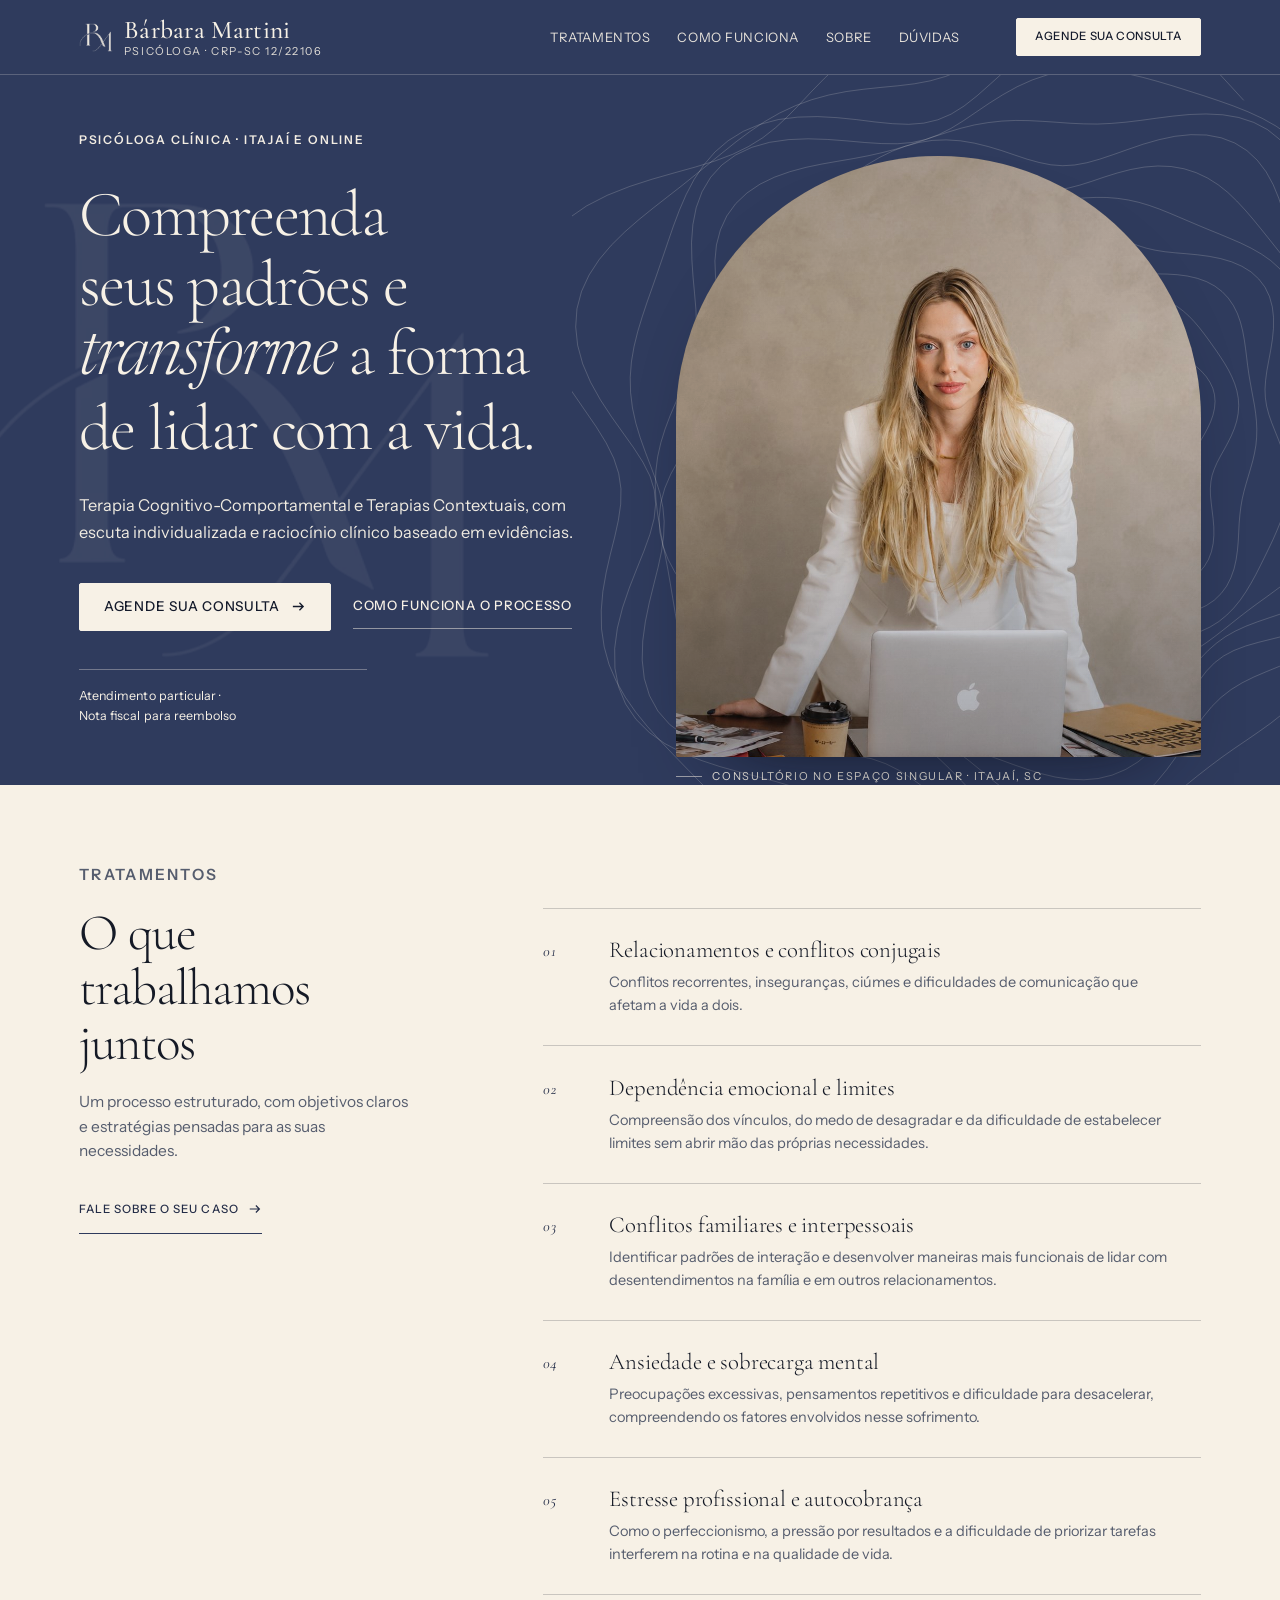
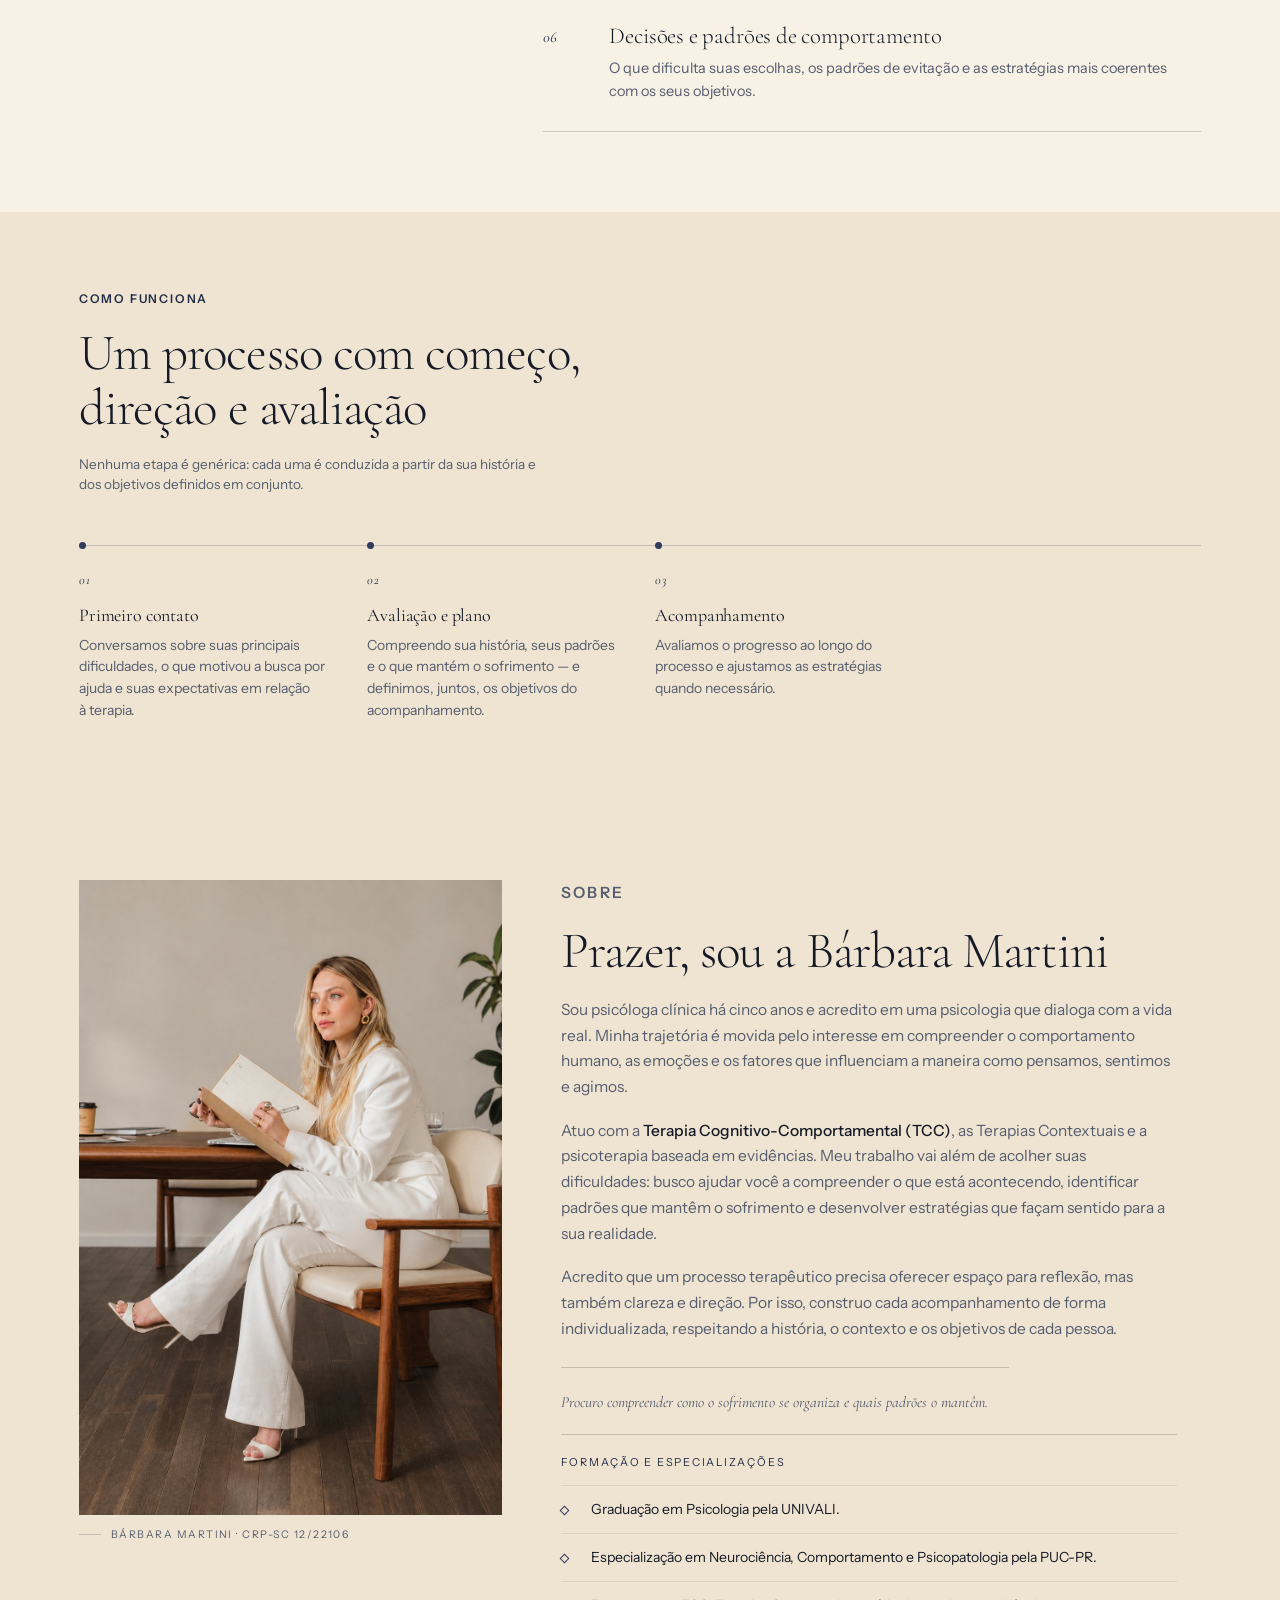
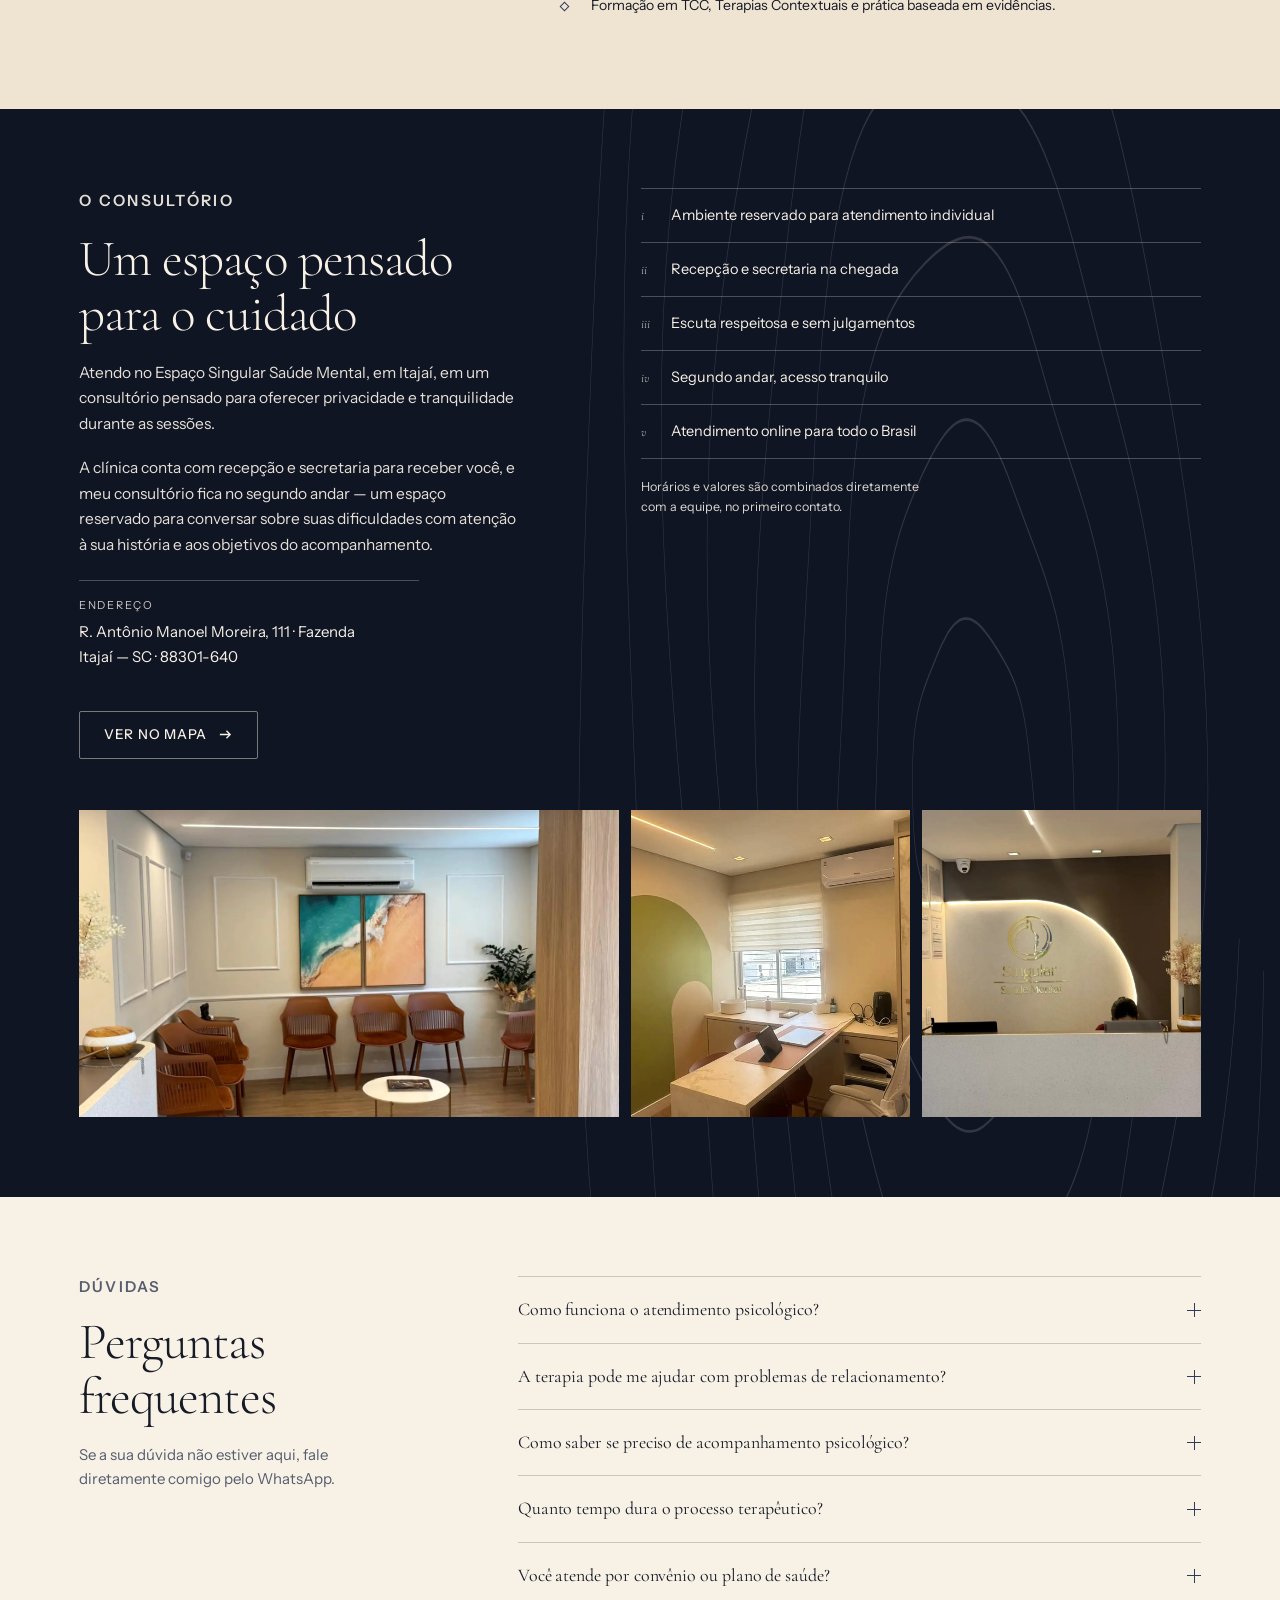
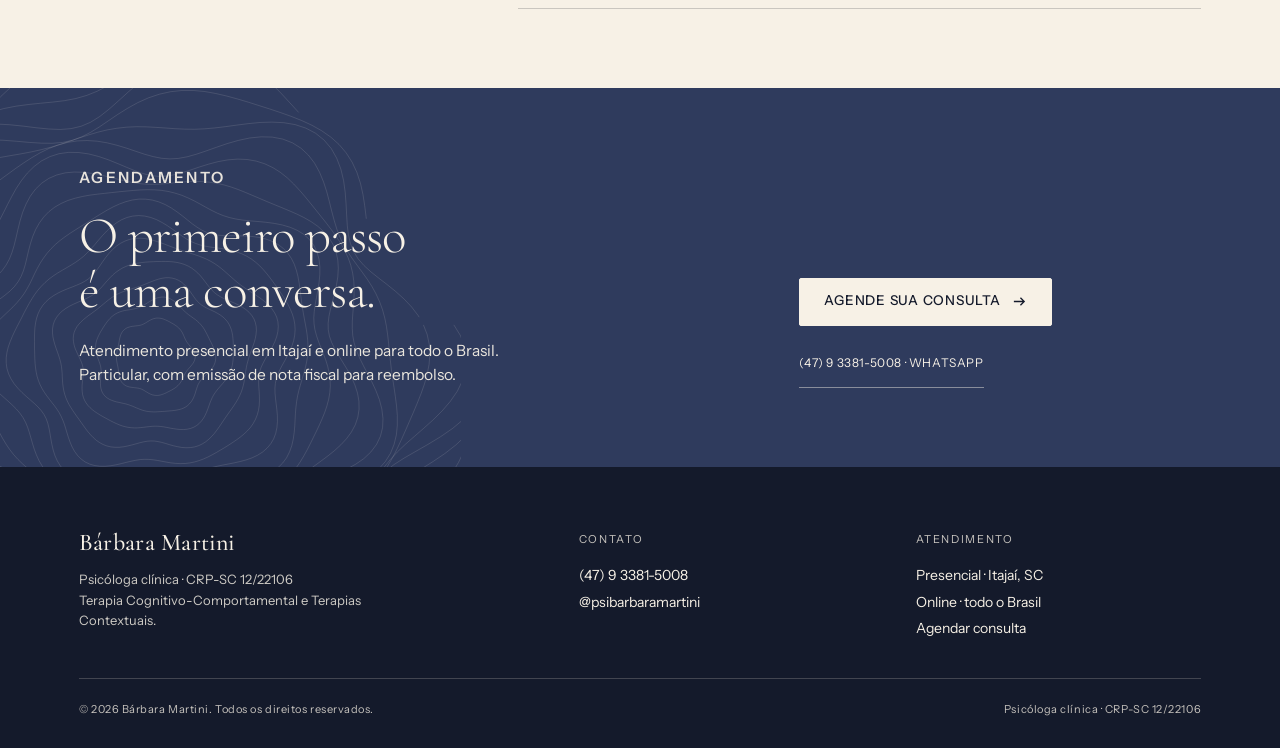
==== commit 0106bf47: "Auditoria: fallback de motion, foco visivel no hero, alvos 44px, textos 11px, fonte subsetada (-106K" ====
--- a/index.html
+++ b/index.html
@@ -7,24 +7,13 @@
 <meta name="viewport" content="width=device-width, initial-scale=1">
 <title>Bárbara Martini — Psicóloga Clínica | Itajaí e online</title>
 <meta name="description" content="Psicóloga clínica em Itajaí (SC) e online. Terapia Cognitivo-Comportamental, Terapias Contextuais e psicoterapia baseada em evidências. CRP-SC 12/22106.">
-<meta property="og:site_name" content="Bárbara Martini — Psicóloga">
-<meta property="og:locale" content="pt_BR">
+<meta property="og:title" content="Bárbara Martini — Psicóloga Clínica">
+<meta property="og:description" content="Compreenda seus padrões e transforme a forma de lidar com a vida. Atendimento presencial em Itajaí e online.">
 <meta property="og:type" content="website">
-<meta property="og:title" content="Bárbara Martini — Psicóloga Clínica em Itajaí e online">
-<meta property="og:description" content="Terapia Cognitivo-Comportamental e Terapias Contextuais. Atendimento presencial em Itajaí e online para todo o Brasil.">
-<meta property="og:url" content="https://169.58.180.200/psi-motion/">
-<meta property="og:image" content="https://169.58.180.200/psi-motion/assets/img/og-home.jpg">
-<meta property="og:image:width" content="1200">
-<meta property="og:image:height" content="630">
-<meta property="og:image:alt" content="Bárbara Martini, psicóloga clínica">
-<meta name="twitter:card" content="summary_large_image">
-<meta name="twitter:title" content="Bárbara Martini — Psicóloga Clínica em Itajaí e online">
-<meta name="twitter:description" content="Terapia Cognitivo-Comportamental e Terapias Contextuais. Atendimento presencial em Itajaí e online para todo o Brasil.">
-<meta name="twitter:image" content="https://169.58.180.200/psi-motion/assets/img/og-home.jpg">
 <link rel="icon" href="assets/img/favicon-32.png" sizes="32x32">
 <link rel="icon" href="assets/img/favicon-16.png" sizes="16x16">
 <link rel="apple-touch-icon" href="assets/img/apple-touch-icon.png">
-<meta name="theme-color" content="#2F3B5D">
+<meta name="theme-color" content="#9C4630">
 <link rel="stylesheet" href="assets/css/base.css">
 <link rel="stylesheet" href="assets/css/motion.css">
 <link rel="stylesheet" href="assets/css/variants.css">
--- a/assets/css/base.css
+++ b/assets/css/base.css
@@ -182,7 +182,7 @@
 .btn:active{ transform:translateY(0); }
 
 .btn--ghost{
-  --bg:transparent; --fg:var(--accent-ink); --bd:rgba(36,29,24,.35);
+  --bg:transparent; --fg:var(--accent-ink-2, var(--accent-ink)); --bd:rgba(36,29,24,.35);
   color:var(--accent-ink); border-color:rgba(36,29,24,.32);
 }
 .btn--ghost:hover{ background:rgba(36,29,24,.05); border-color:rgba(36,29,24,.45); }
--- a/assets/css/motion.css
+++ b/assets/css/motion.css
@@ -4,6 +4,32 @@
    Regra: só anima o que está visível; tudo desliga em
    prefers-reduced-motion.
    ============================================================ */
+
+/* ---------- freio de mão: se o JS falhar, nada fica escondido ---------- */
+html.motion-off [data-reveal],
+html.motion-off [data-line]{
+  opacity:1 !important;
+  transform:none !important;
+  clip-path:none !important;
+}
+html.motion-off [data-lines] > span{ overflow:visible !important; }
+html.motion-off [data-lines] .ln-i{ transform:none !important; opacity:1 !important; }
+html.motion-off [data-arch] img{ clip-path:none !important; transform:none !important; }
+html.motion-off .progress{ display:none !important; }
+
+/* ---------- alvo de toque confortável nos links de seção ---------- */
+main .link-arrow,
+main .aside-link{
+  display:inline-flex;
+  align-items:center;
+  min-height:44px;
+}
+
+/* ---------- foco visível sobre o hero marinho ---------- */
+.hero :focus-visible{
+  outline-color:rgba(247,241,230,.96) !important;
+  outline-offset:4px;
+}
 
 /* ---------- 0. base ---------- */
 
@@ -99,7 +125,7 @@
   transform:scaleX(0); transform-origin:left center;
   z-index:150; pointer-events:none;
 }
-.progress.on-darkpage{ background:var(--terra, #2F3B5D); }
+.progress.on-darkpage{ background:var(--accent, #2F3B5D); }
 
 /* ---------- 7. transição entre páginas ---------- */
 
--- a/assets/css/variants.css
+++ b/assets/css/variants.css
@@ -34,12 +34,12 @@
 }
 html[data-v="b"] .brand-meta{ color:var(--muted); }
 html[data-v="b"] .nav a{ color:var(--ink); opacity:1; }
-html[data-v="b"] .nav a::after{ background:var(--terra); }
+html[data-v="b"] .nav a::after{ background:var(--accent); }
 html[data-v="b"] .head-cta{
-  --bg:var(--terra); --fg:var(--creme); --bd:var(--terra);
-  background:var(--terra); color:var(--creme); border-color:var(--terra);
-}
-html[data-v="b"] .head-cta:hover{ background:var(--terra-deep); border-color:var(--terra-deep); }
+  --bg:var(--accent); --fg:var(--creme); --bd:var(--accent);
+  background:var(--accent); color:var(--creme); border-color:var(--accent);
+}
+html[data-v="b"] .head-cta:hover{ background:var(--accent-deep); border-color:var(--accent-deep); }
 html[data-v="b"] .nav-toggle{ border-color:var(--line); }
 html[data-v="b"] .nav-toggle span,
 html[data-v="b"] .nav-toggle span::before,
@@ -62,7 +62,7 @@
   min-height:calc(100dvh - 75px);
 }
 html[data-v="b"] .hero-copy{
-  background:var(--terra);
+  background:var(--accent);
   color:var(--creme);
   padding:clamp(30px,3.4vw,52px) clamp(26px,3.6vw,56px) clamp(28px,3.2vw,44px);
   padding-left:max(var(--gutter), calc((100vw - var(--maxw))/2 + var(--gutter)));
@@ -108,7 +108,7 @@
 html[data-v="b"] .hero .motif-hero{ display:none; }
 
 html[data-v="b"] .manifesto{ background:var(--creme-2); color:var(--ink); }
-html[data-v="b"] .manifesto .eyebrow{ color:var(--terra-deep); }
+html[data-v="b"] .manifesto .eyebrow{ color:var(--accent-deep); }
 html[data-v="b"] .manifesto blockquote{ max-width:34ch; }
 html[data-v="b"] .manifesto .attrib{ color:var(--muted); }
 html[data-v="b"] .manifesto .motif-band{ color:rgba(169,78,43,.18); }
@@ -137,9 +137,9 @@
 html[data-v="c"] .site-head{ background:var(--creme); color:var(--ink); border-bottom:1px solid var(--line); }
 html[data-v="c"] .brand-meta{ color:var(--muted); }
 html[data-v="c"] .nav a{ color:var(--ink); opacity:1; }
-html[data-v="c"] .nav a::after{ background:var(--terra); }
-html[data-v="c"] .head-cta{ background:var(--terra); border-color:var(--terra); color:var(--creme); }
-html[data-v="c"] .head-cta:hover{ background:var(--terra-deep); border-color:var(--terra-deep); }
+html[data-v="c"] .nav a::after{ background:var(--accent); }
+html[data-v="c"] .head-cta{ background:var(--accent); border-color:var(--accent); color:var(--creme); }
+html[data-v="c"] .head-cta:hover{ background:var(--accent-deep); border-color:var(--accent-deep); }
 html[data-v="c"] .nav-toggle{ border-color:var(--line); }
 html[data-v="c"] .nav-toggle span,
 html[data-v="c"] .nav-toggle span::before,
@@ -162,10 +162,10 @@
 html[data-v="c"] .hero-copy .lede{ grid-column:2; align-self:end; margin-bottom:6px; color:var(--muted); max-width:32ch; }
 html[data-v="c"] .hero-copy .hero-actions{ grid-column:2; margin-top:20px; }
 html[data-v="c"] .hero-copy .btn{
-  background:var(--terra); border-color:var(--terra); color:var(--creme);
-}
-html[data-v="c"] .hero-copy .btn:hover{ background:var(--terra-deep); border-color:var(--terra-deep); }
-html[data-v="c"] .hero-copy .link-arrow{ color:var(--terra-deep); border-color:rgba(36,29,24,.3); }
+  background:var(--accent); border-color:var(--accent); color:var(--creme);
+}
+html[data-v="c"] .hero-copy .btn:hover{ background:var(--accent-deep); border-color:var(--accent-deep); }
+html[data-v="c"] .hero-copy .link-arrow{ color:var(--accent-deep); border-color:rgba(36,29,24,.3); }
 html[data-v="c"] .hero-note{
   grid-column:1/-1;
   margin-top:12px;
@@ -206,8 +206,8 @@
 html[data-v="c"] .matrix .cell{ background:var(--creme); border-radius:0; }
 
 html[data-v="c"] .sobre-grid{ grid-template-columns:minmax(0,.66fr) minmax(0,1fr); }
-html[data-v="c"] .consultorio{ background:var(--terra-deep); }
-html[data-v="c"] .cta{ background:var(--terra); }
+html[data-v="c"] .consultorio{ background:var(--accent-deep); }
+html[data-v="c"] .cta{ background:var(--accent); }
 html[data-v="c"] .footer{ background:var(--oliva-ink); }
 
 @media (max-width: 1080px){
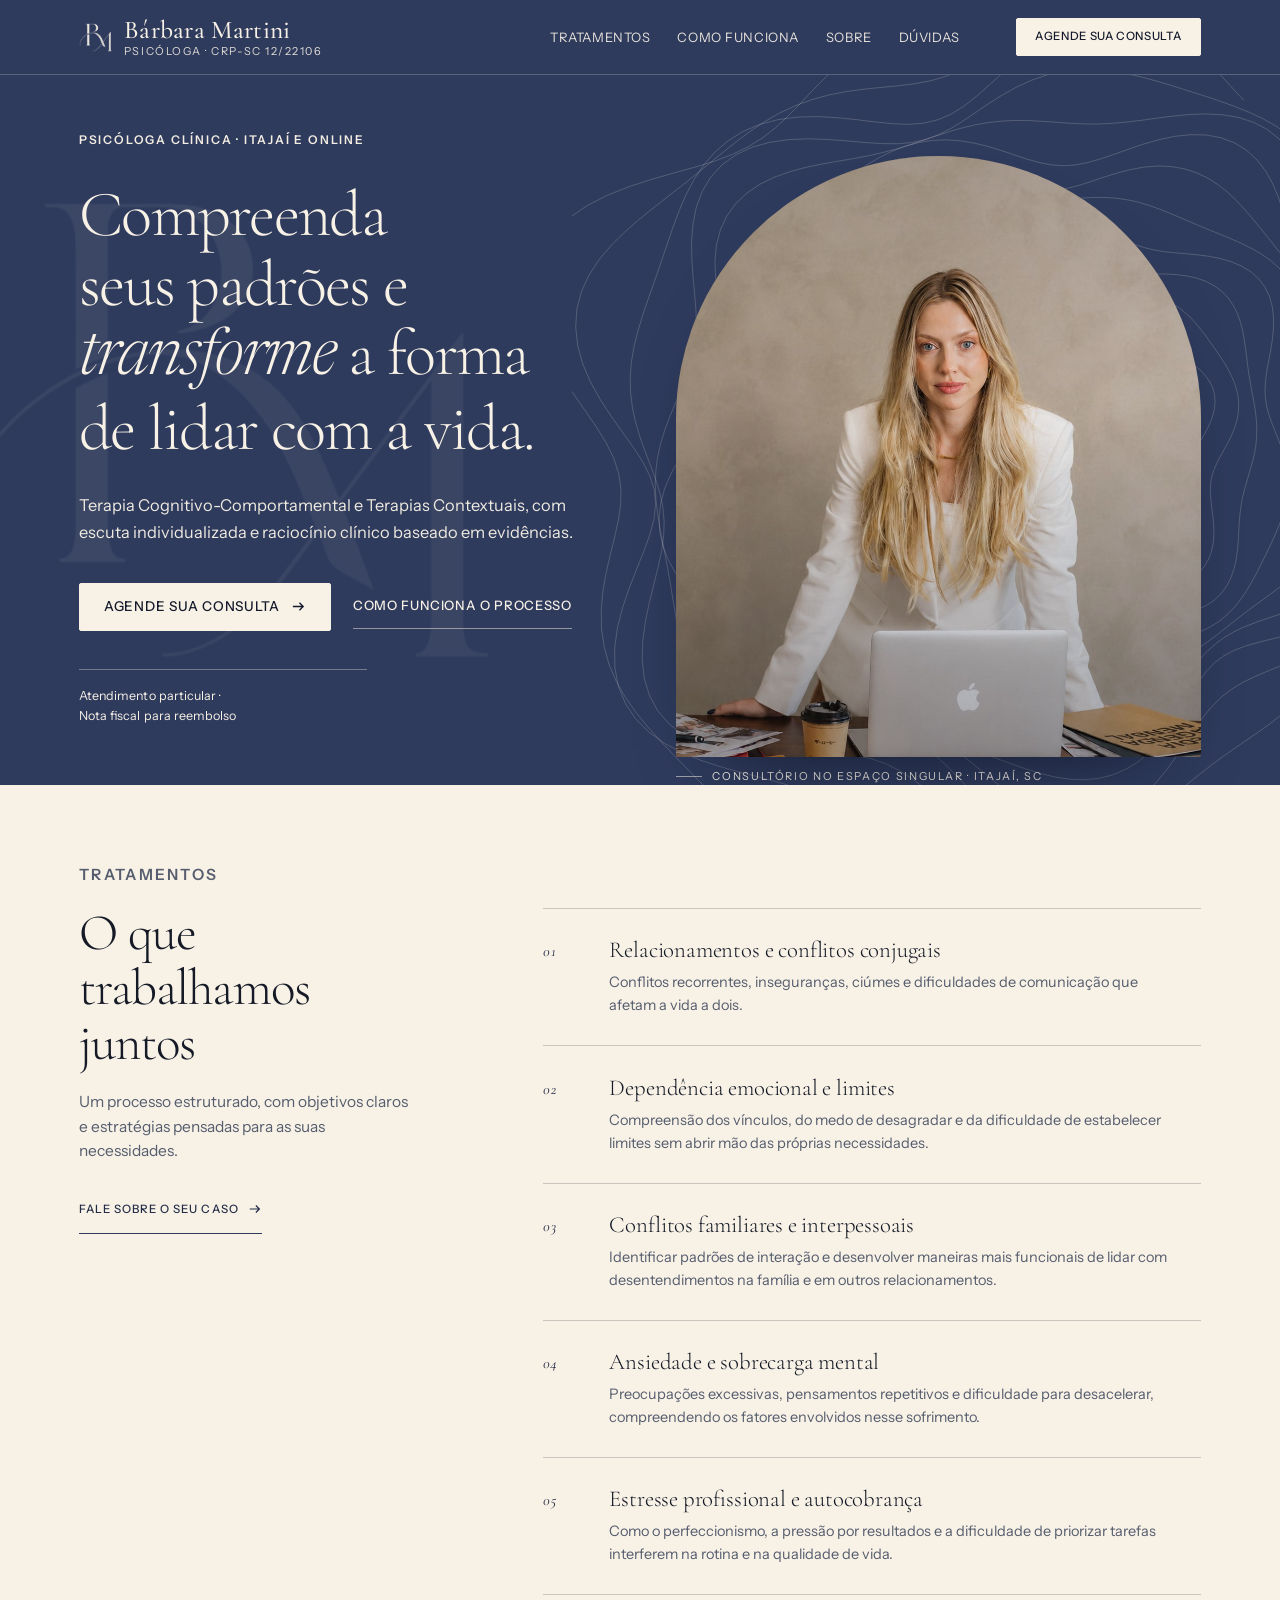
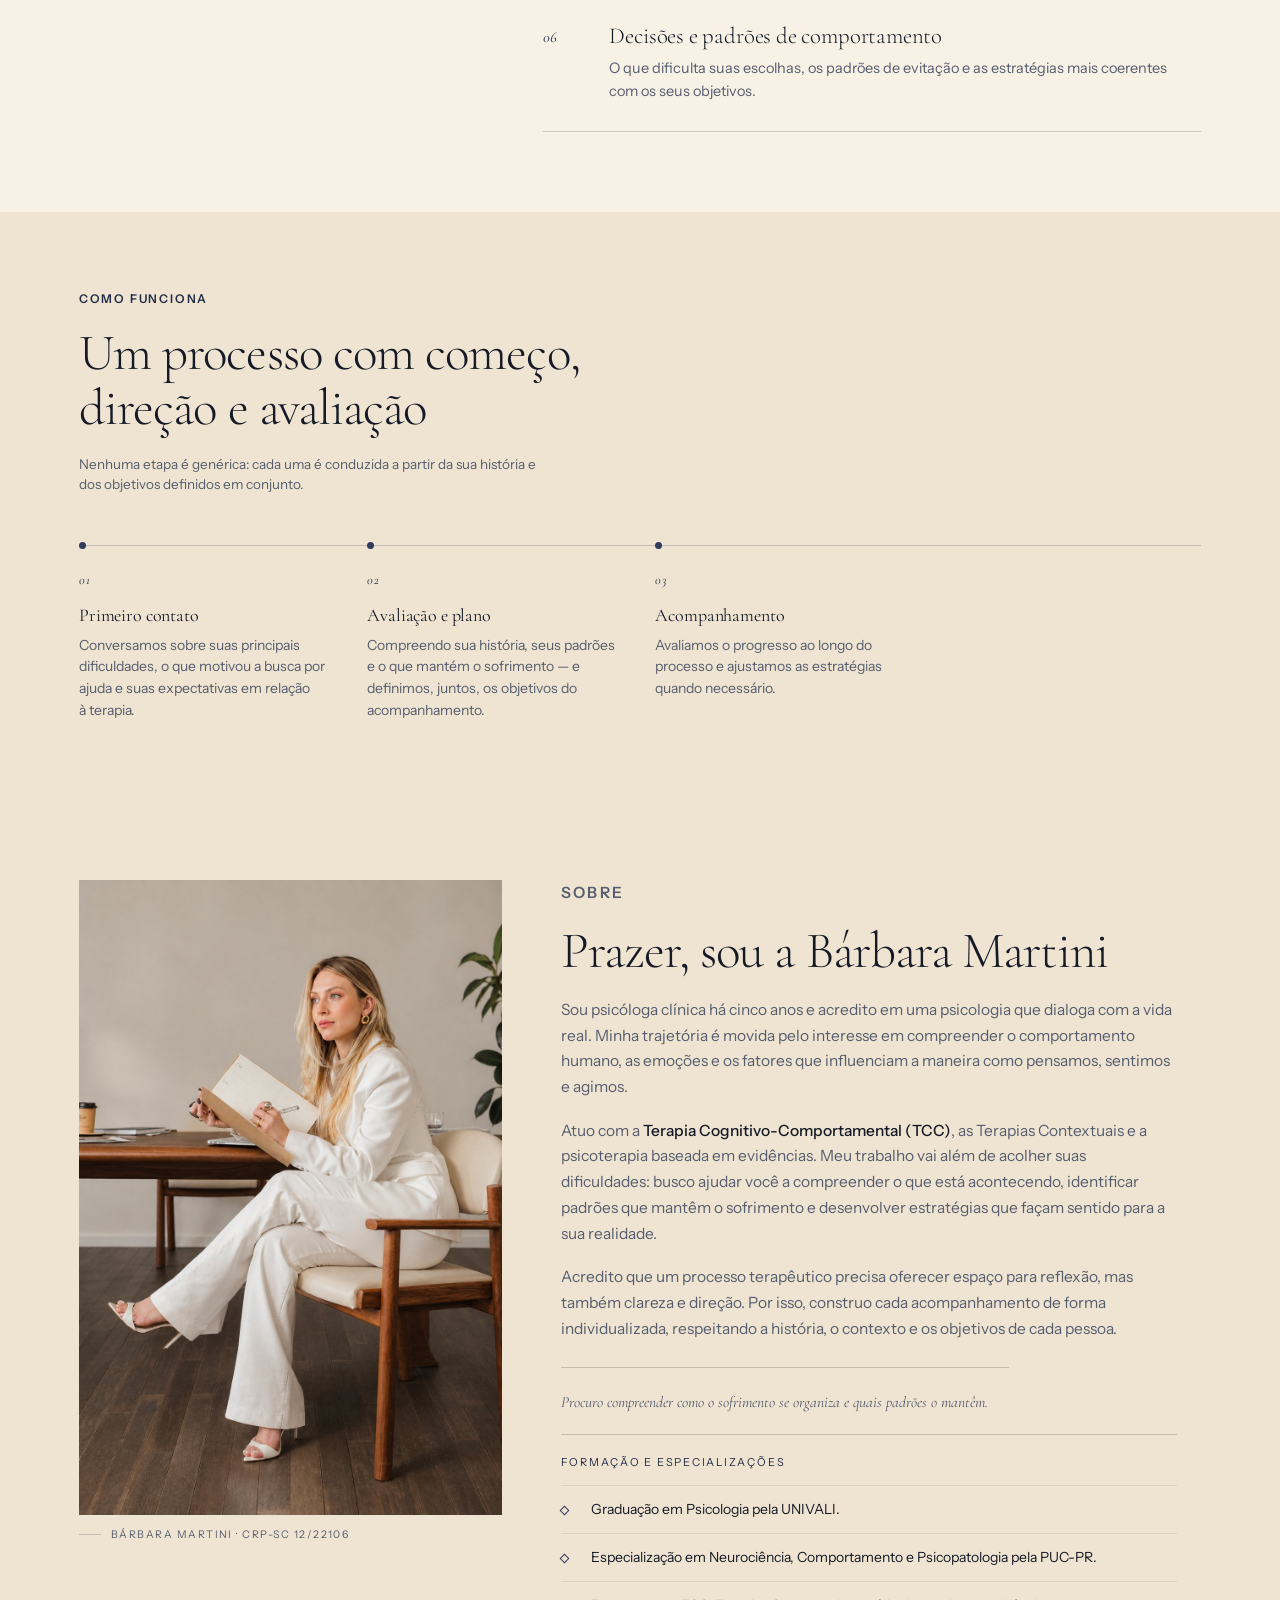
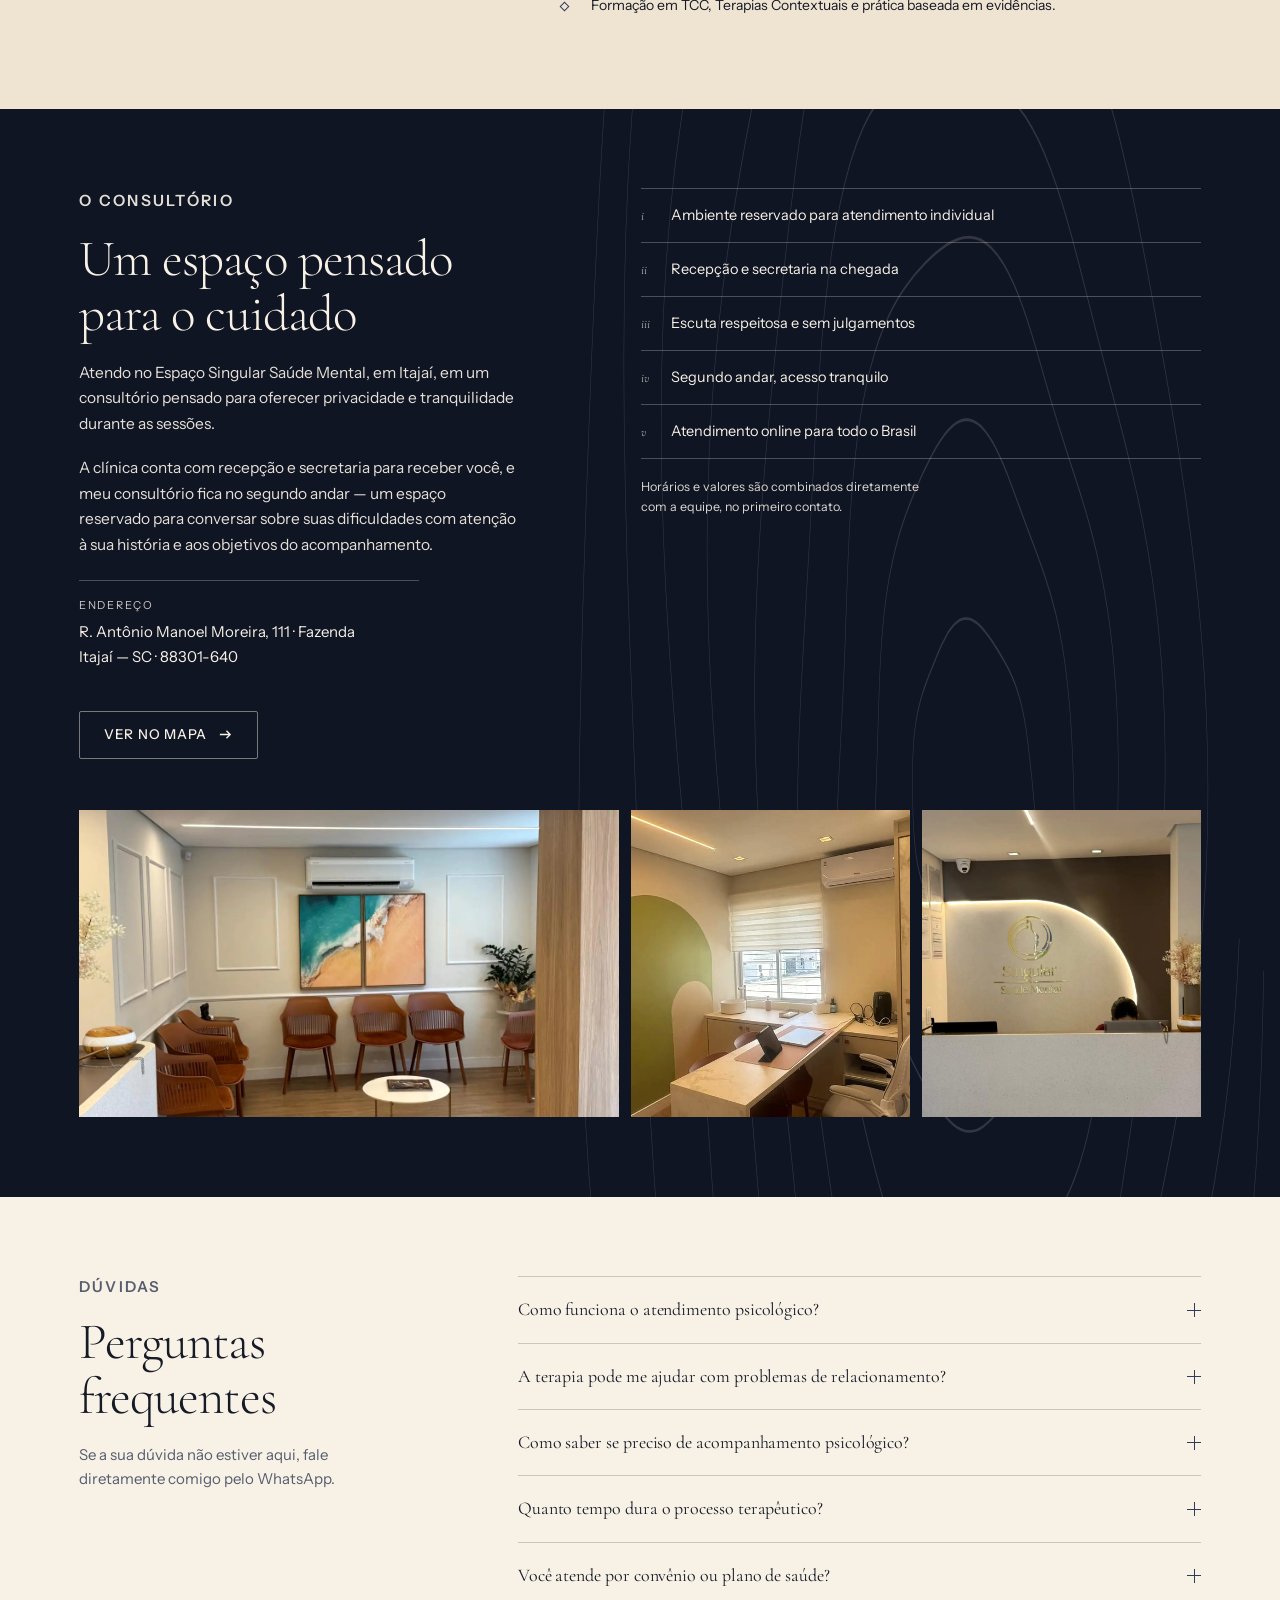
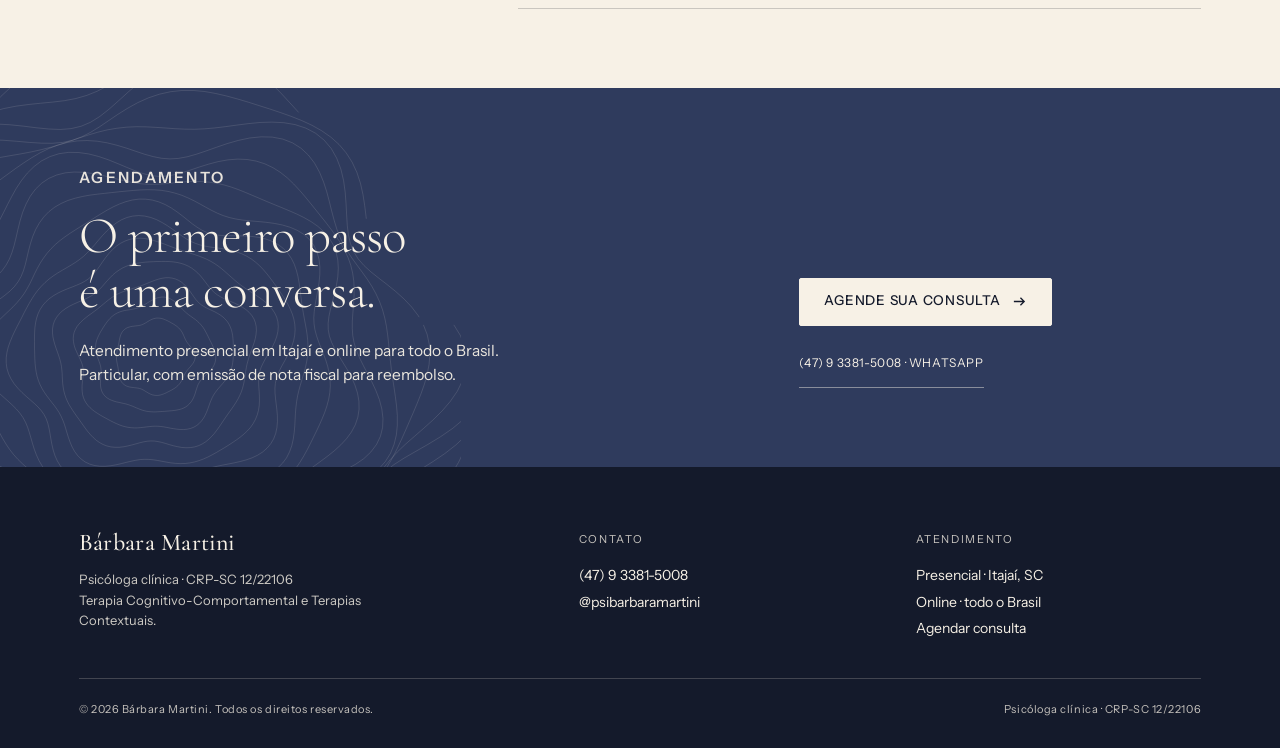
==== commit 65afd013: "Remove script duplicado de deteccao de JS" ====
--- a/index.html
+++ b/index.html
@@ -2,7 +2,7 @@
 <html lang="pt-BR" data-v="a" data-theme="marinho">
 <head>
 <meta charset="utf-8">
-<script>document.documentElement.classList.add("js");setTimeout(function(){if(!window.__motionReady)document.documentElement.classList.add("motion-off");},2500);</script>
+<script>document.documentElement.classList.add("js");</script>
 <script>(function(){try{var m=/[?&]tema=([a-z]+)/.exec(location.search),t=m&&m[1],cores={azul:'#006F9A',marinho:'#2F3B5D'};if(t&&cores[t]){document.documentElement.setAttribute('data-theme',t);document.addEventListener('DOMContentLoaded',function(){var e=document.querySelector('meta[name="theme-color"]');if(e)e.setAttribute('content',cores[t]);});}}catch(e){}})();</script>
 <meta name="viewport" content="width=device-width, initial-scale=1">
 <title>Bárbara Martini — Psicóloga Clínica | Itajaí e online</title>
@@ -17,6 +17,7 @@
 <link rel="stylesheet" href="assets/css/base.css">
 <link rel="stylesheet" href="assets/css/motion.css">
 <link rel="stylesheet" href="assets/css/variants.css">
+<link rel="preload" as="image" href="assets/img/barbara.webp" type="image/webp">
 </head>
 <body>
 
@@ -47,7 +48,7 @@
 <main id="main">
 
   <!-- HERO -->
-  <section class="hero on-dark" id="home">
+  <section class="hero" id="home">
     <div class="hero-mark" aria-hidden="true"><img src="assets/img/logo-bm-creme.png" alt="" width="391" height="333" decoding="async"></div>
     <svg class="motif motif-hero" viewBox="0 0 1000 1000" aria-hidden="true" preserveAspectRatio="xMidYMid slice"><g fill="none" stroke="currentColor" stroke-width="1.1" vector-effect="non-scaling-stroke"><path d="M578.2 505.1 L579.8 507.1 L581.3 509.2 L582.6 511.4 L583.6 513.7 L584.3 516.1 L584.7 518.6 L584.7 521.0 L584.3 523.5 L583.5 525.9 L582.4 528.2 L581.1 530.4 L579.5 532.5 L577.9 534.5 L576.2 536.5 L574.6 538.3 L573.0 540.1 L571.6 541.9 L570.3 543.7 L569.2 545.6 L568.2 547.5 L567.2 549.4 L566.3 551.5 L565.4 553.5 L564.4 555.6 L563.3 557.7 L562.1 559.7 L560.7 561.6 L559.2 563.4 L557.6 565.1 L555.8 566.7 L554.0 568.1 L552.0 569.5 L550.0 570.7 L547.9 571.9 L545.8 573.0 L543.7 574.1 L541.5 575.2 L539.4 576.3 L537.1 577.3 L534.9 578.2 L532.5 579.0 L530.2 579.7 L527.8 580.2 L525.3 580.4 L522.8 580.3 L520.4 580.0 L518.0 579.5 L515.6 578.7 L513.4 577.6 L511.2 576.5 L509.1 575.2 L507.1 574.0 L505.1 572.8 L503.2 571.7 L501.2 570.7 L499.2 569.9 L497.1 569.3 L494.9 568.9 L492.6 568.6 L490.2 568.3 L487.7 568.0 L485.2 567.7 L482.6 567.3 L480.0 566.6 L477.6 565.8 L475.3 564.6 L473.3 563.2 L471.4 561.6 L469.9 559.7 L468.6 557.6 L467.6 555.3 L466.8 553.0 L466.2 550.5 L465.7 548.1 L465.4 545.7 L465.0 543.4 L464.7 541.1 L464.4 538.8 L464.0 536.6 L463.6 534.4 L463.1 532.2 L462.7 530.1 L462.3 527.9 L461.9 525.7 L461.7 523.5 L461.6 521.3 L461.6 519.1 L461.7 516.8 L462.0 514.6 L462.4 512.4 L462.8 510.2 L463.3 508.1 L463.8 505.9 L464.3 503.7 L464.8 501.5 L465.2 499.2 L465.7 497.0 L466.1 494.6 L466.5 492.2 L467.1 489.8 L467.8 487.4 L468.6 485.1 L469.7 482.8 L471.0 480.7 L472.6 478.8 L474.5 477.1 L476.5 475.6 L478.8 474.5 L481.3 473.6 L483.8 472.9 L486.4 472.4 L489.0 472.1 L491.5 471.8 L493.9 471.5 L496.3 471.2 L498.5 470.8 L500.6 470.2 L502.6 469.4 L504.6 468.5 L506.6 467.4 L508.6 466.2 L510.6 464.9 L512.7 463.7 L514.9 462.5 L517.2 461.4 L519.6 460.5 L522.0 459.9 L524.5 459.5 L527.0 459.5 L529.4 459.7 L531.8 460.1 L534.2 460.7 L536.5 461.6 L538.7 462.5 L540.9 463.5 L543.1 464.6 L545.2 465.7 L547.2 466.9 L549.3 468.0 L551.3 469.2 L553.3 470.5 L555.2 471.8 L557.0 473.2 L558.8 474.8 L560.4 476.4 L561.9 478.2 L563.2 480.1 L564.4 482.0 L565.4 484.1 L566.4 486.1 L567.3 488.2 L568.1 490.2 L569.0 492.2 L570.0 494.1 L571.1 496.0 L572.3 497.8 L573.6 499.6 L575.1 501.4 L576.6 503.2 L578.2 505.1 Z"/><path d="M609.8 498.2 L611.3 501.4 L612.8 504.7 L614.2 508.1 L615.3 511.5 L616.2 515.1 L616.8 518.7 L616.8 522.3 L616.4 525.9 L615.5 529.5 L614.1 533.0 L612.3 536.3 L610.0 539.5 L607.5 542.5 L604.8 545.2 L602.0 547.9 L599.3 550.4 L596.7 552.9 L594.4 555.4 L592.4 558.0 L590.7 560.7 L589.2 563.5 L588.0 566.6 L586.9 569.9 L585.8 573.3 L584.8 576.8 L583.5 580.4 L582.1 584.0 L580.3 587.4 L578.2 590.6 L575.7 593.5 L573.0 596.1 L569.9 598.3 L566.5 600.1 L563.0 601.5 L559.3 602.5 L555.5 603.3 L551.8 603.9 L548.0 604.3 L544.3 604.6 L540.6 604.9 L537.0 605.2 L533.4 605.4 L529.8 605.7 L526.3 605.9 L522.7 606.1 L519.2 606.1 L515.7 605.9 L512.2 605.6 L508.7 605.1 L505.3 604.3 L501.9 603.3 L498.7 602.2 L495.5 600.9 L492.3 599.6 L489.2 598.2 L486.1 596.9 L483.0 595.8 L479.8 594.7 L476.5 593.7 L473.0 592.9 L469.4 592.1 L465.7 591.3 L461.9 590.5 L458.1 589.4 L454.4 588.1 L450.8 586.5 L447.5 584.5 L444.5 582.2 L442.0 579.4 L439.9 576.3 L438.4 572.9 L437.4 569.3 L436.8 565.5 L436.6 561.6 L436.7 557.7 L436.9 553.9 L437.3 550.2 L437.5 546.7 L437.7 543.3 L437.6 540.0 L437.2 536.8 L436.6 533.7 L435.7 530.7 L434.6 527.6 L433.4 524.4 L432.2 521.2 L431.1 517.9 L430.1 514.5 L429.4 511.0 L429.1 507.5 L429.0 503.9 L429.4 500.4 L430.0 496.9 L431.0 493.5 L432.3 490.2 L433.8 486.9 L435.4 483.7 L437.1 480.6 L439.0 477.5 L440.8 474.5 L442.8 471.4 L444.8 468.5 L446.9 465.5 L449.2 462.7 L451.6 460.0 L454.2 457.4 L457.1 455.1 L460.1 453.1 L463.4 451.3 L466.8 449.9 L470.4 448.7 L474.0 447.8 L477.7 447.1 L481.3 446.6 L484.8 446.0 L488.2 445.4 L491.5 444.7 L494.7 443.8 L497.8 442.7 L500.9 441.2 L504.0 439.5 L507.1 437.6 L510.3 435.6 L513.7 433.5 L517.2 431.5 L520.8 429.7 L524.6 428.2 L528.5 427.2 L532.4 426.7 L536.3 426.7 L540.1 427.3 L543.8 428.5 L547.2 430.2 L550.5 432.2 L553.6 434.6 L556.4 437.2 L559.1 439.9 L561.7 442.5 L564.2 445.1 L566.7 447.6 L569.2 449.9 L571.7 452.1 L574.3 454.2 L577.0 456.1 L579.7 458.1 L582.4 460.0 L585.2 462.0 L587.8 464.1 L590.3 466.4 L592.7 468.8 L594.9 471.4 L597.0 474.1 L598.8 476.9 L600.5 479.9 L602.1 482.8 L603.7 485.9 L605.2 488.9 L606.7 492.0 L608.2 495.1 L609.8 498.2 Z"/><path d="M643.7 491.6 L644.0 496.3 L644.2 501.0 L644.3 505.7 L644.4 510.3 L644.4 514.9 L644.2 519.6 L643.9 524.2 L643.4 528.8 L642.6 533.4 L641.5 537.9 L640.0 542.3 L638.0 546.6 L635.8 550.8 L633.2 554.7 L630.3 558.5 L627.3 562.2 L624.2 565.7 L621.2 569.1 L618.4 572.6 L615.8 576.1 L613.4 579.8 L611.3 583.7 L609.5 587.8 L607.7 592.2 L606.1 596.8 L604.4 601.5 L602.5 606.4 L600.3 611.2 L597.7 615.9 L594.6 620.2 L591.0 624.1 L587.0 627.4 L582.5 630.0 L577.6 631.9 L572.4 633.1 L567.0 633.7 L561.6 633.6 L556.1 633.1 L550.8 632.3 L545.6 631.4 L540.6 630.4 L535.7 629.5 L531.0 628.9 L526.5 628.5 L522.0 628.4 L517.5 628.6 L512.9 629.1 L508.4 629.6 L503.7 630.2 L498.9 630.7 L494.1 631.1 L489.3 631.1 L484.5 630.8 L479.7 630.2 L475.0 629.2 L470.4 627.9 L466.0 626.3 L461.6 624.4 L457.3 622.4 L453.0 620.3 L448.8 618.0 L444.6 615.7 L440.4 613.4 L436.2 611.0 L432.1 608.4 L428.0 605.7 L424.1 602.8 L420.4 599.5 L417.1 596.0 L414.2 592.1 L411.8 587.9 L410.0 583.5 L408.7 578.8 L408.1 573.9 L407.9 568.9 L408.0 564.0 L408.5 559.1 L409.0 554.3 L409.5 549.7 L409.8 545.3 L409.8 541.1 L409.4 536.9 L408.4 532.9 L407.1 528.8 L405.3 524.7 L403.3 520.4 L401.1 516.0 L399.0 511.4 L397.0 506.6 L395.5 501.7 L394.5 496.6 L394.1 491.6 L394.5 486.6 L395.6 481.8 L397.5 477.2 L400.0 472.8 L403.1 468.8 L406.7 465.0 L410.5 461.5 L414.6 458.2 L418.6 455.1 L422.7 452.2 L426.6 449.3 L430.5 446.4 L434.2 443.5 L437.8 440.5 L441.3 437.6 L444.9 434.6 L448.5 431.7 L452.2 428.9 L456.0 426.3 L460.0 423.8 L464.1 421.6 L468.4 419.7 L472.7 417.9 L477.1 416.4 L481.6 415.0 L486.0 413.6 L490.5 412.3 L494.9 410.8 L499.4 409.3 L503.8 407.6 L508.4 405.8 L513.1 403.8 L517.9 401.9 L522.8 400.1 L527.9 398.5 L533.0 397.3 L538.3 396.5 L543.5 396.4 L548.6 397.0 L553.6 398.3 L558.3 400.3 L562.8 403.0 L566.8 406.3 L570.5 410.0 L573.9 414.0 L577.0 418.2 L579.8 422.3 L582.6 426.3 L585.3 430.0 L588.2 433.4 L591.2 436.4 L594.5 439.0 L598.2 441.4 L602.1 443.5 L606.3 445.5 L610.7 447.6 L615.2 449.7 L619.6 452.1 L623.9 454.7 L627.9 457.7 L631.6 461.1 L634.7 464.8 L637.4 468.8 L639.5 473.1 L641.2 477.5 L642.3 482.1 L643.2 486.8 L643.7 491.6 Z"/><path d="M679.7 485.3 L678.5 491.6 L676.8 497.9 L674.7 503.9 L672.6 509.8 L670.5 515.6 L668.6 521.1 L667.0 526.6 L665.6 531.9 L664.5 537.3 L663.6 542.7 L662.8 548.1 L662.0 553.5 L661.1 559.0 L659.9 564.5 L658.4 569.9 L656.6 575.2 L654.3 580.4 L651.8 585.5 L648.9 590.5 L645.8 595.3 L642.5 600.1 L639.2 604.8 L635.8 609.5 L632.5 614.3 L629.1 619.2 L625.8 624.2 L622.3 629.3 L618.7 634.4 L614.8 639.5 L610.6 644.3 L606.0 648.8 L601.0 652.9 L595.5 656.3 L589.7 659.0 L583.4 660.9 L576.9 661.9 L570.2 662.1 L563.4 661.6 L556.7 660.4 L550.2 658.9 L543.8 657.1 L537.7 655.2 L531.9 653.6 L526.2 652.4 L520.7 651.6 L515.2 651.5 L509.7 651.9 L504.1 652.9 L498.2 654.3 L492.2 656.0 L485.9 657.7 L479.4 659.3 L472.8 660.6 L466.0 661.4 L459.4 661.4 L452.9 660.8 L446.6 659.3 L440.7 657.0 L435.2 654.0 L430.1 650.4 L425.5 646.3 L421.2 641.9 L417.2 637.2 L413.5 632.4 L410.0 627.5 L406.6 622.7 L403.2 617.9 L399.8 613.2 L396.5 608.5 L393.3 603.8 L390.3 599.1 L387.4 594.2 L384.8 589.1 L382.6 583.9 L380.8 578.6 L379.4 573.2 L378.4 567.6 L377.7 562.1 L377.3 556.6 L377.0 551.1 L376.8 545.6 L376.3 540.3 L375.7 535.0 L374.7 529.7 L373.3 524.3 L371.6 518.9 L369.7 513.3 L367.6 507.5 L365.6 501.5 L363.8 495.3 L362.4 489.0 L361.7 482.6 L361.8 476.2 L362.8 470.0 L364.8 464.1 L367.9 458.5 L371.9 453.3 L376.7 448.7 L382.2 444.6 L388.1 441.0 L394.3 437.9 L400.6 435.1 L406.7 432.4 L412.5 429.9 L418.0 427.2 L423.0 424.4 L427.6 421.3 L431.9 417.8 L435.9 414.0 L439.7 409.8 L443.5 405.4 L447.4 401.0 L451.5 396.5 L455.9 392.1 L460.6 388.1 L465.7 384.5 L471.0 381.3 L476.6 378.7 L482.5 376.5 L488.5 374.9 L494.6 373.7 L500.7 372.8 L506.9 372.1 L513.1 371.7 L519.2 371.4 L525.4 371.1 L531.6 371.0 L537.9 371.0 L544.1 371.2 L550.3 371.7 L556.5 372.6 L562.5 374.0 L568.4 375.9 L574.0 378.4 L579.3 381.5 L584.3 385.2 L588.9 389.3 L593.1 393.7 L596.9 398.4 L600.5 403.1 L604.0 407.7 L607.5 412.1 L611.1 416.2 L614.9 419.8 L619.1 423.1 L623.8 426.0 L628.9 428.7 L634.5 431.2 L640.4 433.7 L646.5 436.3 L652.6 439.2 L658.5 442.5 L664.1 446.3 L669.0 450.6 L673.2 455.5 L676.5 460.8 L678.7 466.6 L680.0 472.7 L680.3 478.9 L679.7 485.3 Z"/><path d="M713.9 480.3 L712.2 487.9 L709.5 495.5 L706.0 502.9 L702.2 510.0 L698.2 516.8 L694.3 523.3 L690.9 529.6 L688.0 535.7 L685.9 541.7 L684.5 547.8 L683.8 554.1 L683.8 560.5 L684.1 567.3 L684.6 574.2 L685.0 581.4 L685.1 588.8 L684.7 596.2 L683.6 603.5 L681.7 610.6 L679.0 617.5 L675.5 623.9 L671.3 630.0 L666.3 635.6 L660.9 640.7 L655.1 645.5 L649.1 649.9 L642.9 654.1 L636.6 658.2 L630.3 662.1 L623.9 665.9 L617.6 669.6 L611.1 673.2 L604.5 676.6 L597.8 679.6 L590.8 682.2 L583.7 684.3 L576.4 685.8 L569.0 686.7 L561.5 686.9 L554.1 686.5 L546.7 685.7 L539.5 684.5 L532.4 683.2 L525.5 681.9 L518.8 680.9 L512.1 680.3 L505.4 680.2 L498.6 680.6 L491.6 681.7 L484.4 683.2 L476.8 685.0 L468.9 687.0 L460.7 688.8 L452.4 690.3 L443.9 691.1 L435.6 691.0 L427.5 689.9 L419.9 687.7 L412.9 684.4 L406.6 679.9 L401.1 674.4 L396.5 668.2 L392.6 661.3 L389.5 654.1 L386.8 646.7 L384.5 639.4 L382.4 632.3 L380.3 625.5 L377.9 619.1 L375.2 613.1 L372.2 607.4 L368.7 602.0 L365.0 596.8 L360.9 591.6 L356.8 586.3 L352.7 580.9 L348.8 575.3 L345.3 569.4 L342.2 563.3 L339.6 556.9 L337.6 550.4 L336.2 543.8 L335.2 537.0 L334.5 530.2 L334.1 523.4 L333.9 516.5 L333.7 509.6 L333.6 502.6 L333.5 495.6 L333.6 488.5 L333.8 481.3 L334.3 474.0 L335.3 466.8 L336.9 459.6 L339.2 452.7 L342.4 446.0 L346.5 439.7 L351.4 434.0 L357.2 428.8 L363.7 424.2 L370.7 420.2 L378.0 416.7 L385.3 413.7 L392.6 410.9 L399.5 408.1 L406.0 405.3 L412.0 402.1 L417.5 398.5 L422.4 394.3 L427.0 389.4 L431.3 384.0 L435.6 378.0 L439.9 371.7 L444.6 365.2 L449.6 358.8 L455.2 352.8 L461.3 347.3 L467.9 342.7 L475.0 339.1 L482.4 336.5 L490.1 335.0 L498.0 334.7 L505.9 335.2 L513.7 336.6 L521.4 338.7 L528.8 341.1 L536.1 343.7 L543.1 346.4 L550.0 349.1 L556.8 351.5 L563.5 353.9 L570.2 356.0 L576.8 358.1 L583.5 360.2 L590.1 362.5 L596.5 364.9 L602.9 367.7 L609.0 370.8 L614.9 374.3 L620.6 378.2 L626.0 382.4 L631.1 386.7 L636.1 391.2 L641.1 395.6 L646.1 400.0 L651.2 404.3 L656.6 408.5 L662.3 412.5 L668.4 416.5 L674.6 420.6 L681.0 424.7 L687.5 429.2 L693.7 434.0 L699.5 439.2 L704.6 445.0 L708.8 451.3 L712.0 458.0 L713.9 465.2 L714.5 472.7 L713.9 480.3 Z"/><path d="M740.8 477.5 L740.2 486.0 L738.6 494.4 L736.0 502.7 L732.6 510.8 L728.7 518.6 L724.6 526.2 L720.5 533.5 L716.8 540.6 L713.7 547.6 L711.3 554.6 L709.9 561.7 L709.3 569.1 L709.4 576.8 L710.2 585.0 L711.2 593.6 L712.3 602.6 L713.1 611.9 L713.2 621.3 L712.4 630.6 L710.5 639.6 L707.3 648.1 L702.7 655.9 L696.9 662.8 L690.0 668.8 L682.1 673.8 L673.5 677.9 L664.4 681.1 L655.0 683.6 L645.7 685.7 L636.5 687.5 L627.6 689.2 L619.1 691.0 L610.8 693.0 L602.9 695.3 L595.2 697.9 L587.6 700.7 L580.1 703.7 L572.5 706.6 L564.8 709.4 L556.9 712.0 L548.9 714.1 L540.8 715.7 L532.6 716.8 L524.3 717.5 L516.0 717.7 L507.8 717.6 L499.5 717.3 L491.2 717.0 L482.9 716.7 L474.4 716.5 L465.8 716.5 L457.0 716.7 L448.0 716.8 L438.8 716.8 L429.6 716.4 L420.3 715.5 L411.1 713.9 L402.3 711.4 L394.0 707.8 L386.4 703.1 L379.7 697.3 L374.0 690.5 L369.3 682.8 L365.6 674.5 L362.8 665.7 L360.7 656.7 L359.1 647.8 L357.7 639.3 L356.2 631.2 L354.3 623.6 L351.8 616.6 L348.5 610.2 L344.3 604.3 L339.3 598.6 L333.5 593.1 L327.2 587.5 L320.5 581.7 L313.8 575.6 L307.5 569.0 L301.7 562.0 L296.9 554.5 L293.1 546.6 L290.6 538.4 L289.4 530.0 L289.4 521.5 L290.6 513.0 L292.6 504.7 L295.5 496.5 L298.8 488.5 L302.4 480.7 L306.2 473.1 L310.1 465.6 L313.9 458.2 L317.6 450.8 L321.4 443.6 L325.4 436.4 L329.5 429.4 L334.0 422.5 L338.9 415.9 L344.3 409.7 L350.2 403.8 L356.5 398.4 L363.2 393.4 L370.2 388.8 L377.3 384.6 L384.4 380.5 L391.3 376.4 L398.0 372.2 L404.4 367.7 L410.6 362.7 L416.4 357.2 L422.2 351.1 L427.9 344.6 L433.7 337.6 L439.9 330.5 L446.5 323.5 L453.6 316.9 L461.2 311.0 L469.4 306.0 L478.1 302.3 L487.2 300.1 L496.6 299.3 L505.9 300.1 L515.2 302.3 L524.3 305.7 L533.0 310.2 L541.3 315.2 L549.1 320.6 L556.6 326.0 L563.8 331.1 L570.8 335.7 L577.8 339.6 L584.8 342.7 L592.1 345.2 L599.7 347.0 L607.6 348.4 L615.7 349.5 L624.1 350.6 L632.7 352.0 L641.2 353.8 L649.6 356.1 L657.7 359.2 L665.4 362.9 L672.6 367.3 L679.3 372.4 L685.5 377.9 L691.2 383.9 L696.6 390.2 L701.7 396.7 L706.6 403.3 L711.4 410.0 L716.2 416.8 L720.8 423.7 L725.3 430.7 L729.5 437.9 L733.2 445.4 L736.4 453.1 L738.8 461.0 L740.3 469.2 L740.8 477.5 Z"/><path d="M758.3 477.1 L759.6 485.9 L760.5 494.7 L760.9 503.5 L760.7 512.4 L759.9 521.2 L758.4 530.0 L756.4 538.7 L754.0 547.2 L751.5 555.7 L749.0 564.1 L746.7 572.5 L744.7 581.0 L743.2 589.7 L742.1 598.7 L741.3 608.1 L740.8 617.8 L740.3 627.8 L739.4 638.1 L737.9 648.5 L735.6 658.8 L732.1 668.6 L727.4 677.9 L721.2 686.2 L713.7 693.5 L704.9 699.4 L695.0 704.1 L684.2 707.5 L672.9 709.6 L661.3 710.8 L649.8 711.2 L638.6 711.2 L627.9 711.2 L617.8 711.5 L608.3 712.3 L599.4 714.0 L591.0 716.6 L582.9 720.1 L574.9 724.4 L566.9 729.5 L558.7 734.9 L550.1 740.5 L541.2 745.9 L531.9 750.8 L522.2 754.9 L512.3 758.0 L502.1 759.9 L491.9 760.7 L481.8 760.4 L471.7 759.1 L461.9 757.0 L452.3 754.1 L442.8 750.8 L433.6 747.2 L424.5 743.4 L415.5 739.5 L406.6 735.5 L397.7 731.3 L389.0 727.0 L380.5 722.3 L372.3 717.1 L364.6 711.4 L357.5 705.0 L351.0 698.0 L345.4 690.3 L340.6 682.1 L336.6 673.4 L333.3 664.5 L330.5 655.6 L328.0 646.8 L325.5 638.2 L322.8 630.0 L319.6 622.3 L315.6 614.9 L310.7 608.0 L304.9 601.3 L298.1 594.6 L290.7 587.9 L282.8 580.9 L274.8 573.4 L267.2 565.5 L260.2 557.0 L254.4 547.9 L250.1 538.4 L247.6 528.6 L247.0 518.6 L248.3 508.6 L251.5 498.8 L256.3 489.3 L262.5 480.3 L269.6 471.8 L277.2 463.8 L285.1 456.2 L292.7 449.0 L300.0 442.0 L306.5 435.1 L312.4 428.1 L317.6 420.9 L322.1 413.5 L326.3 405.8 L330.2 397.8 L334.0 389.7 L338.1 381.6 L342.6 373.5 L347.7 365.7 L353.3 358.2 L359.5 351.1 L366.2 344.5 L373.5 338.3 L381.1 332.6 L389.0 327.1 L397.1 321.9 L405.3 316.7 L413.6 311.5 L421.9 306.3 L430.4 300.9 L439.0 295.6 L447.9 290.4 L457.0 285.5 L466.5 281.2 L476.4 277.6 L486.5 275.0 L496.8 273.6 L507.3 273.7 L517.7 275.1 L527.9 278.0 L537.7 282.1 L547.1 287.3 L556.0 293.3 L564.5 299.7 L572.5 306.1 L580.1 312.2 L587.7 317.6 L595.2 322.2 L603.0 325.8 L611.3 328.3 L620.1 329.9 L629.5 330.7 L639.6 330.9 L650.3 331.0 L661.4 331.2 L672.7 331.9 L683.9 333.4 L694.8 335.9 L705.0 339.6 L714.2 344.5 L722.4 350.7 L729.3 358.0 L734.9 366.2 L739.4 375.2 L742.7 384.6 L745.2 394.4 L747.0 404.2 L748.4 413.9 L749.6 423.5 L750.7 432.8 L752.0 442.0 L753.5 450.9 L755.1 459.7 L756.7 468.4 L758.3 477.1 Z"/><path d="M771.8 477.8 L774.2 486.9 L777.3 496.0 L781.0 505.3 L784.8 514.8 L788.5 524.5 L791.6 534.6 L794.0 544.9 L795.4 555.3 L795.8 565.8 L795.0 576.2 L793.2 586.6 L790.5 596.8 L787.1 606.8 L783.1 616.6 L778.8 626.4 L774.2 636.1 L769.5 645.7 L764.7 655.4 L759.8 665.1 L754.5 674.7 L748.8 684.2 L742.5 693.4 L735.4 702.1 L727.5 710.1 L718.7 717.3 L708.9 723.4 L698.3 728.3 L687.0 732.0 L675.2 734.5 L663.1 736.1 L651.0 736.8 L639.2 737.1 L627.7 737.2 L616.8 737.6 L606.5 738.6 L596.7 740.6 L587.4 743.6 L578.3 747.9 L569.3 753.3 L560.2 759.8 L550.7 767.0 L540.8 774.6 L530.3 782.0 L519.3 789.0 L507.7 794.9 L495.7 799.4 L483.6 802.2 L471.4 803.0 L459.4 801.8 L447.9 798.8 L437.0 793.9 L426.8 787.6 L417.3 780.2 L408.4 772.1 L400.2 763.6 L392.4 755.1 L384.9 746.8 L377.5 738.9 L370.1 731.6 L362.5 724.8 L354.7 718.4 L346.7 712.2 L338.6 706.2 L330.5 700.2 L322.5 693.9 L314.9 687.3 L307.6 680.2 L300.9 672.7 L294.7 664.7 L289.1 656.4 L284.0 647.9 L279.2 639.2 L274.5 630.4 L269.8 621.6 L264.9 612.8 L259.7 604.0 L254.0 595.2 L248.0 586.3 L241.8 577.1 L235.6 567.7 L229.6 557.8 L224.3 547.6 L220.1 536.9 L217.1 526.0 L215.9 514.9 L216.6 503.7 L219.3 492.7 L224.0 482.1 L230.5 471.9 L238.6 462.5 L247.8 453.7 L257.7 445.6 L267.8 438.1 L277.7 431.0 L286.9 424.2 L295.2 417.4 L302.2 410.3 L308.0 402.7 L312.6 394.5 L316.3 385.6 L319.2 375.9 L321.7 365.5 L324.2 354.6 L327.2 343.3 L330.8 332.1 L335.4 321.2 L341.1 311.0 L348.0 301.6 L356.0 293.3 L365.2 286.2 L375.2 280.4 L385.9 275.7 L397.1 272.2 L408.5 269.5 L420.1 267.4 L431.6 265.9 L443.1 264.6 L454.4 263.4 L465.5 262.2 L476.6 261.1 L487.7 260.1 L498.7 259.3 L509.7 258.9 L520.7 259.1 L531.6 259.9 L542.4 261.6 L553.0 264.2 L563.4 267.5 L573.4 271.7 L583.0 276.3 L592.3 281.3 L601.4 286.4 L610.3 291.2 L619.3 295.6 L628.5 299.4 L638.1 302.4 L648.2 304.7 L659.0 306.4 L670.5 307.6 L682.6 308.6 L695.2 309.8 L708.0 311.5 L720.7 314.0 L732.9 317.6 L744.3 322.5 L754.5 328.8 L763.1 336.7 L770.0 345.8 L775.0 356.2 L778.1 367.5 L779.5 379.4 L779.4 391.7 L778.2 403.9 L776.3 415.9 L774.1 427.6 L772.1 438.6 L770.7 449.1 L770.0 459.1 L770.4 468.6 L771.8 477.8 Z"/><path d="M792.6 477.7 L794.4 487.6 L797.8 497.4 L802.7 507.4 L808.7 517.7 L815.3 528.5 L822.2 539.8 L828.7 551.7 L834.2 564.0 L838.3 576.7 L840.5 589.4 L840.7 602.1 L838.8 614.5 L834.8 626.3 L828.8 637.5 L821.2 647.9 L812.3 657.5 L802.6 666.4 L792.3 674.7 L781.8 682.5 L771.5 690.1 L761.3 697.4 L751.5 704.7 L742.0 712.0 L732.7 719.4 L723.5 726.7 L714.2 733.9 L704.7 740.9 L694.9 747.4 L684.7 753.3 L674.1 758.6 L663.1 763.1 L651.9 766.9 L640.4 770.1 L629.0 772.9 L617.6 775.4 L606.3 778.1 L595.3 781.0 L584.3 784.5 L573.4 788.7 L562.5 793.7 L551.3 799.4 L539.9 805.7 L528.0 812.3 L515.6 818.8 L502.6 824.7 L489.3 829.7 L475.6 833.2 L461.9 834.9 L448.3 834.5 L435.2 831.8 L422.8 826.9 L411.4 819.7 L401.0 810.8 L391.7 800.4 L383.5 789.0 L376.3 777.1 L369.7 765.3 L363.5 754.0 L357.4 743.5 L351.0 734.1 L344.0 726.0 L336.1 718.9 L327.4 712.9 L317.6 707.7 L307.0 702.9 L295.8 698.2 L284.1 693.3 L272.4 688.0 L261.1 681.8 L250.4 674.8 L240.7 666.9 L232.2 658.0 L225.0 648.3 L219.1 637.9 L214.4 627.0 L210.8 615.7 L208.1 604.2 L206.0 592.5 L204.3 580.9 L202.9 569.2 L201.6 557.6 L200.5 545.9 L199.6 534.3 L199.2 522.5 L199.2 510.8 L200.2 499.0 L202.1 487.4 L205.3 475.9 L209.8 464.8 L215.7 454.1 L222.8 443.9 L230.9 434.3 L239.8 425.4 L249.2 417.0 L258.5 409.0 L267.4 401.2 L275.7 393.4 L283.0 385.3 L289.2 376.7 L294.3 367.4 L298.4 357.1 L301.8 345.9 L304.8 333.8 L307.7 321.0 L311.0 307.7 L315.1 294.3 L320.4 281.3 L327.0 269.1 L335.1 258.1 L344.8 248.7 L355.9 241.3 L368.3 235.9 L381.6 232.6 L395.6 231.3 L409.9 231.7 L424.1 233.5 L438.2 236.2 L451.8 239.5 L464.9 242.8 L477.4 245.8 L489.5 248.2 L501.2 249.8 L512.6 250.6 L524.0 250.5 L535.4 249.8 L546.9 248.7 L558.6 247.5 L570.5 246.5 L582.4 246.0 L594.4 246.1 L606.4 247.1 L618.3 248.9 L629.9 251.5 L641.3 254.9 L652.5 258.9 L663.5 263.3 L674.4 267.9 L685.4 272.6 L696.5 277.3 L707.8 282.0 L719.4 286.7 L731.1 291.6 L742.9 296.7 L754.6 302.4 L765.9 308.9 L776.4 316.2 L785.8 324.7 L793.9 334.2 L800.3 344.8 L804.8 356.4 L807.5 368.8 L808.3 381.7 L807.5 395.0 L805.4 408.2 L802.5 421.1 L799.2 433.6 L796.1 445.5 L793.7 456.8 L792.4 467.5 L792.6 477.7 Z"/><path d="M830.1 475.7 L830.9 487.1 L833.0 498.3 L836.5 509.7 L841.3 521.3 L847.2 533.3 L853.7 545.8 L860.6 559.0 L867.0 572.8 L872.5 587.0 L876.3 601.6 L878.1 616.2 L877.5 630.5 L874.1 644.2 L868.0 657.0 L859.2 668.7 L848.2 679.1 L835.2 688.0 L821.0 695.7 L806.0 702.1 L790.8 707.7 L775.9 712.7 L761.8 717.5 L748.7 722.5 L736.8 728.0 L726.0 734.1 L716.2 741.2 L707.1 749.1 L698.6 757.9 L690.3 767.3 L681.8 777.0 L672.8 786.8 L663.3 796.2 L653.1 805.0 L642.2 813.0 L630.5 820.0 L618.3 825.8 L605.6 830.6 L592.5 834.5 L579.2 837.6 L565.8 840.1 L552.2 842.3 L538.6 844.3 L524.9 846.3 L511.1 848.2 L497.2 849.9 L483.0 851.4 L468.8 852.3 L454.4 852.4 L440.2 851.3 L426.3 848.8 L412.8 844.7 L400.0 838.8 L388.1 831.2 L377.3 821.9 L367.6 811.4 L359.0 799.8 L351.4 787.7 L344.5 775.6 L338.0 763.8 L331.6 752.7 L324.8 742.7 L317.2 734.0 L308.5 726.6 L298.5 720.4 L287.0 715.1 L274.2 710.4 L260.2 706.0 L245.4 701.4 L230.3 696.2 L215.4 690.0 L201.3 682.7 L188.6 674.0 L177.8 663.9 L169.2 652.5 L163.1 640.1 L159.6 626.8 L158.4 612.9 L159.5 598.7 L162.2 584.5 L166.3 570.6 L171.2 557.0 L176.4 543.8 L181.5 531.0 L186.1 518.7 L190.2 506.6 L193.6 494.7 L196.4 482.9 L198.8 471.2 L201.0 459.3 L203.3 447.5 L206.0 435.7 L209.4 424.0 L213.4 412.5 L218.4 401.2 L224.1 390.3 L230.5 379.7 L237.5 369.4 L244.7 359.3 L252.0 349.3 L259.2 339.2 L266.1 328.8 L272.7 318.0 L279.0 306.6 L285.2 294.7 L291.4 282.3 L298.0 269.6 L305.1 256.9 L313.2 244.6 L322.4 233.0 L332.9 222.7 L344.6 213.9 L357.7 207.2 L371.8 202.7 L386.8 200.6 L402.4 200.8 L418.1 203.0 L433.8 207.0 L449.0 212.2 L463.7 218.1 L477.7 224.0 L490.9 229.4 L503.6 233.8 L515.7 236.8 L527.6 238.1 L539.5 237.6 L551.7 235.6 L564.4 232.3 L577.6 228.1 L591.4 223.4 L605.8 218.9 L620.7 215.0 L635.8 212.3 L650.9 211.1 L665.7 211.7 L680.0 214.2 L693.5 218.5 L706.2 224.5 L717.9 231.9 L728.7 240.5 L738.6 250.0 L747.9 260.0 L756.7 270.2 L765.1 280.5 L773.4 290.8 L781.5 301.0 L789.6 311.1 L797.4 321.4 L804.9 331.8 L812.0 342.5 L818.2 353.6 L823.6 365.1 L827.8 377.0 L830.7 389.3 L832.5 401.9 L833.1 414.7 L832.8 427.3 L832.0 439.9 L831.0 452.1 L830.2 464.1 L830.1 475.7 Z"/><path d="M883.5 472.5 L885.4 485.7 L886.9 499.0 L888.2 512.4 L889.6 525.9 L891.2 539.5 L893.1 553.3 L895.3 567.5 L897.4 582.0 L899.3 596.8 L900.5 611.8 L900.5 627.0 L899.0 642.0 L895.5 656.7 L889.9 670.7 L881.8 683.7 L871.4 695.4 L858.8 705.7 L844.4 714.4 L828.6 721.6 L812.0 727.5 L795.2 732.3 L778.7 736.4 L763.0 740.3 L748.6 744.4 L735.5 749.4 L724.0 755.5 L713.9 763.1 L704.9 772.4 L696.7 783.2 L688.9 795.5 L681.1 808.9 L672.7 822.9 L663.5 836.9 L653.2 850.4 L641.7 862.6 L628.9 873.2 L615.0 881.7 L600.2 887.9 L584.7 891.7 L568.8 893.1 L552.7 892.4 L536.8 890.0 L521.1 886.2 L505.8 881.5 L491.0 876.4 L476.5 871.1 L462.3 866.0 L448.4 861.1 L434.6 856.5 L420.9 852.0 L407.3 847.6 L393.8 843.0 L380.6 837.9 L367.7 832.2 L355.3 825.6 L343.5 818.2 L332.4 809.9 L322.0 800.8 L312.2 791.3 L302.9 781.5 L293.8 771.7 L284.7 762.2 L275.3 753.2 L265.3 744.8 L254.3 737.0 L242.2 729.8 L229.1 722.9 L214.9 716.2 L200.1 709.2 L184.9 701.7 L169.9 693.3 L155.8 683.8 L143.2 673.1 L132.6 661.0 L124.7 647.7 L119.7 633.3 L117.8 618.1 L119.1 602.5 L123.2 586.6 L129.8 571.0 L138.3 555.8 L147.9 541.3 L157.9 527.5 L167.6 514.4 L176.3 502.0 L183.6 489.9 L189.2 478.1 L192.8 466.3 L194.7 454.2 L195.0 441.6 L194.2 428.4 L192.8 414.7 L191.4 400.4 L190.5 385.8 L190.6 371.0 L192.1 356.3 L195.2 342.0 L200.0 328.2 L206.4 315.1 L214.5 302.9 L223.8 291.5 L234.1 280.8 L245.1 270.8 L256.6 261.3 L268.3 252.2 L280.2 243.2 L292.2 234.4 L304.3 225.6 L316.6 217.1 L329.3 208.9 L342.3 201.3 L356.0 194.6 L370.2 189.2 L385.0 185.1 L400.2 182.7 L415.8 182.1 L431.5 183.1 L447.1 185.7 L462.5 189.5 L477.4 194.0 L491.8 198.9 L505.6 203.5 L519.0 207.2 L532.1 209.8 L545.2 210.8 L558.4 210.0 L572.1 207.5 L586.4 203.5 L601.6 198.4 L617.7 192.7 L634.6 186.9 L652.1 181.9 L669.9 178.1 L687.7 176.3 L705.0 176.7 L721.4 179.8 L736.5 185.6 L749.9 194.0 L761.5 204.8 L771.2 217.5 L779.0 231.7 L785.3 246.9 L790.3 262.4 L794.4 277.9 L798.1 292.9 L801.9 307.1 L806.0 320.5 L810.8 333.0 L816.4 344.7 L822.9 355.8 L830.1 366.5 L837.8 377.1 L845.6 387.7 L853.4 398.6 L860.7 409.9 L867.2 421.7 L872.8 433.9 L877.4 446.5 L880.9 459.4 L883.5 472.5 Z"/><path d="M941.3 470.1 L947.1 485.1 L950.4 500.5 L951.4 516.2 L950.1 531.9 L947.1 547.5 L942.8 562.8 L937.5 577.8 L931.6 592.6 L925.5 607.1 L919.3 621.3 L913.1 635.5 L906.8 649.6 L900.3 663.5 L893.3 677.2 L885.5 690.5 L876.8 703.3 L866.9 715.4 L855.8 726.6 L843.4 736.8 L830.0 745.8 L815.7 753.7 L801.0 760.7 L786.1 767.0 L771.6 772.9 L757.6 778.9 L744.5 785.4 L732.4 792.8 L721.2 801.5 L710.9 811.7 L701.2 823.5 L691.7 836.8 L682.1 851.3 L672.0 866.5 L660.9 881.8 L648.7 896.5 L635.2 910.0 L620.4 921.4 L604.3 930.2 L587.3 935.9 L569.6 938.3 L551.6 937.3 L533.8 933.1 L516.3 926.2 L499.6 917.0 L483.8 906.3 L468.9 894.8 L454.9 883.2 L441.5 872.2 L428.6 862.3 L415.9 853.9 L403.0 847.0 L389.8 841.7 L376.0 837.8 L361.6 834.8 L346.6 832.5 L331.2 830.2 L315.5 827.6 L299.8 824.2 L284.4 819.8 L269.5 814.2 L255.3 807.4 L242.0 799.3 L229.5 790.1 L217.8 780.1 L206.7 769.5 L196.0 758.5 L185.6 747.2 L175.2 735.8 L164.7 724.3 L154.1 712.7 L143.4 700.7 L133.0 688.4 L123.1 675.6 L114.2 662.2 L106.7 648.0 L101.0 633.2 L97.6 617.7 L96.8 601.8 L98.6 585.6 L103.0 569.4 L109.7 553.6 L118.2 538.2 L128.1 523.4 L138.5 509.4 L148.7 496.1 L158.0 483.3 L165.8 470.9 L171.6 458.6 L175.2 446.0 L176.4 432.8 L175.6 418.8 L173.1 403.8 L169.5 387.7 L165.5 370.7 L161.9 352.9 L159.5 334.7 L158.8 316.5 L160.5 298.8 L164.9 282.0 L172.0 266.6 L181.9 252.9 L194.4 241.1 L208.9 231.3 L225.0 223.5 L242.2 217.4 L260.0 212.6 L277.8 208.9 L295.4 205.8 L312.5 202.9 L328.8 199.8 L344.5 196.3 L359.7 192.4 L374.3 187.9 L388.8 183.1 L403.2 178.2 L417.6 173.5 L432.3 169.1 L447.1 165.5 L462.2 162.9 L477.5 161.2 L492.8 160.5 L508.0 160.7 L523.2 161.5 L538.3 162.5 L553.4 163.6 L568.5 164.3 L583.7 164.5 L599.3 163.8 L615.4 162.4 L632.1 160.4 L649.5 158.0 L667.5 155.7 L685.9 153.9 L704.5 153.3 L723.0 154.2 L740.8 157.2 L757.6 162.7 L772.8 170.7 L786.1 181.4 L797.2 194.5 L805.8 209.7 L812.2 226.5 L816.5 244.3 L819.0 262.6 L820.4 280.7 L821.3 298.2 L822.3 314.6 L824.1 329.7 L827.3 343.3 L832.2 355.6 L839.2 366.8 L848.2 377.2 L859.0 387.1 L871.3 396.9 L884.5 407.1 L897.9 417.9 L910.9 429.6 L922.9 442.2 L933.2 455.7 L941.3 470.1 Z"/><path d="M988.8 470.1 L999.0 486.6 L1005.6 503.9 L1008.5 521.6 L1007.4 539.4 L1002.5 556.9 L994.3 573.7 L983.2 589.8 L970.2 604.9 L955.9 619.0 L941.2 632.2 L926.7 644.8 L913.0 656.8 L900.5 668.7 L889.4 680.7 L879.6 692.9 L871.0 705.6 L863.2 718.7 L855.8 732.1 L848.5 745.8 L840.7 759.4 L832.3 772.8 L823.0 785.7 L812.6 798.0 L801.3 809.5 L789.1 820.2 L776.3 830.3 L763.0 839.8 L749.5 849.1 L735.8 858.4 L722.2 868.0 L708.7 878.1 L695.1 888.7 L681.3 899.9 L667.1 911.4 L652.4 922.9 L636.9 934.0 L620.7 944.0 L603.5 952.4 L585.6 958.7 L567.1 962.2 L548.2 962.7 L529.4 960.0 L510.9 954.1 L493.0 945.4 L476.1 934.3 L460.3 921.4 L445.7 907.6 L432.0 893.6 L419.1 880.4 L406.7 868.5 L394.2 858.6 L381.3 850.9 L367.6 845.7 L352.7 842.7 L336.4 841.6 L318.6 841.8 L299.6 842.8 L279.5 843.8 L258.9 844.0 L238.2 842.9 L218.0 839.9 L198.9 834.7 L181.5 827.1 L166.0 817.2 L152.8 805.1 L142.0 791.2 L133.3 775.9 L126.7 759.5 L121.7 742.6 L117.8 725.5 L114.8 708.5 L112.0 691.7 L109.3 675.3 L106.5 659.3 L103.5 643.5 L100.4 627.9 L97.5 612.4 L95.0 596.8 L93.2 581.2 L92.5 565.5 L93.2 549.8 L95.2 534.1 L98.7 518.6 L103.4 503.5 L109.0 488.6 L115.2 474.1 L121.4 459.9 L127.1 445.9 L131.9 431.9 L135.4 417.5 L137.6 402.7 L138.2 387.1 L137.7 370.6 L136.2 353.0 L134.5 334.6 L133.2 315.4 L132.8 295.9 L134.3 276.3 L138.0 257.4 L144.5 239.7 L154.0 223.7 L166.5 210.0 L181.9 198.8 L199.7 190.4 L219.5 184.8 L240.6 181.8 L262.3 180.9 L284.0 181.6 L305.2 183.2 L325.3 185.0 L344.1 186.2 L361.6 186.4 L377.8 185.0 L392.8 181.7 L407.1 176.4 L421.0 169.4 L434.8 160.9 L448.8 151.4 L463.4 141.5 L478.7 131.9 L494.7 123.0 L511.4 115.5 L528.6 109.7 L546.3 105.8 L564.1 103.9 L581.9 103.9 L599.5 105.5 L616.9 108.6 L634.1 112.6 L651.0 117.2 L667.8 122.2 L684.5 127.5 L701.2 132.8 L717.9 138.4 L734.6 144.3 L751.0 150.8 L767.0 158.2 L782.3 166.8 L796.6 176.8 L809.5 188.3 L820.7 201.5 L830.0 216.1 L837.4 232.1 L842.9 248.9 L846.8 266.2 L849.5 283.6 L851.6 300.6 L853.6 316.8 L856.3 332.0 L860.4 346.1 L866.2 359.0 L874.3 370.9 L884.7 382.1 L897.3 392.9 L911.9 403.8 L927.9 415.1 L944.5 427.2 L960.7 440.4 L975.8 454.7 L988.8 470.1 Z"/><path d="M1019.5 472.9 L1030.0 490.6 L1037.7 509.0 L1042.1 527.9 L1042.6 547.0 L1038.9 565.9 L1031.1 584.1 L1019.4 601.3 L1004.4 617.3 L986.9 631.9 L967.9 645.0 L948.3 656.9 L929.1 667.9 L911.2 678.2 L895.2 688.5 L881.7 699.2 L870.7 710.8 L862.3 723.6 L856.0 737.8 L851.5 753.6 L847.8 770.8 L844.5 789.1 L840.7 808.0 L835.8 827.1 L829.2 845.8 L820.7 863.5 L810.2 879.8 L797.5 894.3 L782.9 906.8 L766.8 917.2 L749.4 925.7 L731.1 932.4 L712.4 937.8 L693.4 942.2 L674.4 945.9 L655.4 949.3 L636.7 952.6 L618.0 955.7 L599.3 958.7 L580.6 961.3 L561.8 963.2 L542.9 964.1 L524.1 963.6 L505.4 961.4 L487.0 957.2 L469.1 951.2 L451.8 943.3 L435.4 933.9 L419.8 923.4 L405.0 912.4 L390.8 901.5 L376.9 891.3 L362.9 882.4 L348.5 875.2 L333.1 869.8 L316.5 866.4 L298.4 864.7 L278.7 864.3 L257.4 864.7 L234.9 865.1 L211.6 864.7 L188.2 863.0 L165.4 859.2 L144.0 852.8 L124.8 843.7 L108.5 831.6 L95.5 816.8 L86.1 799.6 L80.3 780.5 L78.0 760.0 L78.6 738.8 L81.5 717.5 L85.8 696.6 L90.8 676.4 L95.6 657.2 L99.5 639.2 L101.8 622.2 L102.4 606.0 L101.0 590.5 L97.9 575.3 L93.2 560.2 L87.6 544.9 L81.6 529.3 L75.9 513.3 L70.9 496.8 L67.2 480.0 L65.1 463.0 L64.7 445.8 L66.0 428.8 L68.9 411.9 L73.0 395.2 L78.0 378.7 L83.5 362.2 L89.3 345.8 L95.1 329.2 L100.9 312.3 L106.7 295.2 L112.7 277.8 L119.3 260.3 L126.8 242.9 L135.7 226.0 L146.3 210.1 L158.8 195.6 L173.5 183.0 L190.3 172.6 L209.0 164.8 L229.3 159.5 L250.7 156.8 L272.7 156.2 L294.7 157.4 L316.2 159.6 L336.8 162.2 L356.2 164.1 L374.1 164.8 L390.8 163.5 L406.4 159.8 L421.2 153.5 L435.6 144.5 L450.1 133.1 L465.1 119.8 L480.9 105.5 L497.8 91.0 L515.9 77.2 L535.1 65.1 L555.1 55.4 L575.7 48.8 L596.4 45.7 L616.8 46.3 L636.6 50.5 L655.5 57.9 L673.1 68.0 L689.5 80.2 L704.7 93.9 L718.9 108.3 L732.2 122.7 L745.1 136.8 L757.7 150.3 L770.3 162.8 L783.1 174.6 L796.2 185.8 L809.4 196.5 L822.6 207.2 L835.7 218.1 L848.3 229.4 L860.1 241.5 L870.9 254.3 L880.7 267.8 L889.4 282.0 L897.2 296.5 L904.3 311.3 L911.0 326.1 L917.9 340.8 L925.4 355.1 L933.9 369.2 L943.5 383.0 L954.6 396.9 L966.8 410.8 L980.1 425.2 L993.7 440.3 L1007.1 456.1 L1019.5 472.9 Z"/><path d="M1039.5 477.3 L1043.3 496.1 L1046.4 515.1 L1048.1 534.3 L1048.0 553.6 L1045.6 572.8 L1040.4 591.6 L1032.4 609.7 L1021.4 626.9 L1007.8 643.0 L991.9 657.8 L974.6 671.3 L956.4 683.6 L938.3 695.0 L921.2 705.9 L905.6 716.8 L892.2 728.2 L881.3 740.7 L873.0 754.8 L866.9 770.7 L862.8 788.7 L859.8 808.6 L857.3 830.2 L854.4 853.0 L850.3 876.3 L844.2 899.2 L835.6 921.0 L824.2 940.7 L810.0 957.6 L792.9 971.1 L773.5 981.0 L752.2 987.2 L729.5 989.7 L706.2 989.1 L682.6 986.0 L659.4 981.1 L636.9 975.1 L615.3 969.0 L594.6 963.3 L574.9 958.6 L555.8 955.1 L537.1 953.1 L518.8 952.3 L500.4 952.5 L482.0 953.3 L463.4 954.2 L444.6 954.6 L425.7 954.2 L406.9 952.7 L388.3 949.9 L370.0 945.8 L352.0 940.4 L334.4 934.2 L317.1 927.4 L299.8 920.3 L282.4 913.4 L264.6 906.9 L246.1 900.8 L226.9 895.2 L206.8 889.8 L185.9 884.4 L164.6 878.5 L143.4 871.5 L122.7 863.2 L103.2 852.9 L85.8 840.5 L71.0 825.8 L59.5 808.8 L51.7 789.8 L47.7 769.1 L47.4 747.2 L50.4 724.7 L56.1 702.1 L63.6 680.1 L71.9 658.9 L79.9 639.0 L86.6 620.4 L91.2 603.0 L92.9 586.6 L91.4 571.0 L86.6 555.6 L78.8 540.2 L68.5 524.2 L56.5 507.4 L43.9 489.7 L31.6 471.0 L20.6 451.3 L11.9 431.0 L6.3 410.4 L4.1 389.9 L5.5 369.8 L10.6 350.4 L19.0 332.2 L30.2 315.1 L43.6 299.2 L58.5 284.5 L74.3 270.7 L90.5 257.6 L106.6 245.0 L122.4 232.7 L137.7 220.4 L152.8 208.1 L167.6 196.0 L182.6 184.0 L198.0 172.6 L213.9 161.9 L230.6 152.3 L248.2 144.1 L266.5 137.4 L285.4 132.2 L304.7 128.4 L324.1 125.8 L343.3 123.8 L362.1 122.0 L380.3 119.8 L398.0 116.5 L415.1 111.6 L431.9 104.9 L448.6 96.2 L465.7 85.5 L483.3 73.1 L501.8 59.8 L521.3 46.2 L542.0 33.3 L563.7 22.0 L586.1 13.2 L608.9 7.9 L631.5 6.4 L653.4 9.3 L674.2 16.6 L693.3 28.1 L710.5 43.1 L725.6 61.1 L738.6 81.0 L749.9 102.0 L759.7 123.0 L768.7 143.2 L777.5 161.9 L786.7 178.6 L796.9 193.1 L808.5 205.3 L821.7 215.7 L836.7 224.4 L853.2 232.2 L871.0 239.6 L889.6 247.2 L908.3 255.5 L926.6 265.0 L943.8 275.8 L959.6 288.1 L973.6 301.9 L985.6 317.1 L995.6 333.3 L1003.9 350.3 L1010.7 367.9 L1016.4 385.8 L1021.5 403.9 L1026.1 422.1 L1030.7 440.4 L1035.2 458.7 L1039.5 477.3 Z"/><path d="M1061.1 482.1 L1053.4 502.0 L1046.3 521.4 L1040.1 540.3 L1034.7 558.9 L1030.1 577.4 L1025.9 595.7 L1021.7 614.0 L1017.0 632.2 L1011.3 650.2 L1004.5 667.7 L996.2 684.8 L986.5 701.2 L975.5 716.9 L963.6 732.0 L951.2 746.5 L938.8 760.8 L926.8 775.2 L915.7 790.0 L905.7 805.7 L896.7 822.5 L888.8 840.8 L881.6 860.5 L874.5 881.5 L867.1 903.5 L858.7 925.8 L848.6 947.8 L836.4 968.6 L821.8 987.4 L804.6 1003.2 L784.8 1015.4 L762.8 1023.4 L739.0 1027.0 L714.0 1026.3 L688.4 1021.6 L662.9 1013.6 L638.0 1003.2 L614.2 991.4 L591.7 979.3 L570.6 968.1 L550.8 958.6 L531.9 951.7 L513.6 947.8 L495.5 947.1 L477.1 949.3 L458.0 954.1 L438.0 960.7 L417.0 968.3 L394.9 976.0 L372.1 982.8 L348.7 988.0 L325.2 990.8 L302.1 990.9 L279.7 988.1 L258.4 982.3 L238.3 974.0 L219.5 963.4 L202.0 951.0 L185.6 937.5 L170.0 923.2 L155.0 908.5 L140.4 893.7 L125.9 878.9 L111.6 864.1 L97.5 849.2 L83.8 833.9 L70.9 818.0 L59.2 801.3 L49.2 783.7 L41.2 765.1 L35.8 745.6 L32.8 725.4 L32.5 704.7 L34.3 683.8 L37.9 663.1 L42.5 642.9 L47.4 623.5 L51.5 604.8 L54.1 586.9 L54.4 569.7 L51.9 552.8 L46.4 535.9 L37.9 518.7 L26.8 500.7 L13.7 481.7 L-0.2 461.5 L-14.0 440.1 L-26.4 417.6 L-36.2 394.4 L-42.5 371.0 L-44.5 347.9 L-41.6 325.6 L-33.7 304.9 L-21.1 286.1 L-4.1 269.5 L16.3 255.4 L39.3 243.6 L63.9 233.9 L88.9 225.8 L113.5 218.8 L136.9 212.3 L158.6 205.6 L178.3 198.2 L196.0 189.6 L212.0 179.7 L226.5 168.3 L240.1 155.6 L253.4 142.0 L266.7 127.8 L280.6 113.6 L295.4 99.8 L311.2 87.1 L328.1 75.7 L346.0 65.7 L364.7 57.4 L384.1 50.4 L403.9 44.5 L424.0 39.4 L444.2 34.6 L464.7 29.9 L485.3 24.9 L506.2 19.6 L527.5 13.9 L549.3 8.3 L571.6 3.0 L594.4 -1.3 L617.4 -3.9 L640.5 -4.3 L663.1 -1.9 L685.0 3.9 L705.5 13.1 L724.4 25.9 L741.2 41.8 L755.9 60.5 L768.3 81.1 L778.9 102.9 L787.9 124.8 L795.9 146.0 L803.8 165.7 L812.4 183.2 L822.3 198.2 L834.3 210.6 L848.8 220.5 L866.2 228.3 L886.2 234.7 L908.7 240.3 L933.0 246.0 L958.3 252.4 L983.5 260.4 L1007.7 270.3 L1029.8 282.5 L1048.9 297.0 L1064.4 313.8 L1075.7 332.6 L1082.8 352.9 L1085.9 374.3 L1085.3 396.2 L1081.7 418.3 L1076.0 440.1 L1068.8 461.4 L1061.1 482.1 Z"/></g></svg>
     <div class="wrap hero-grid">
